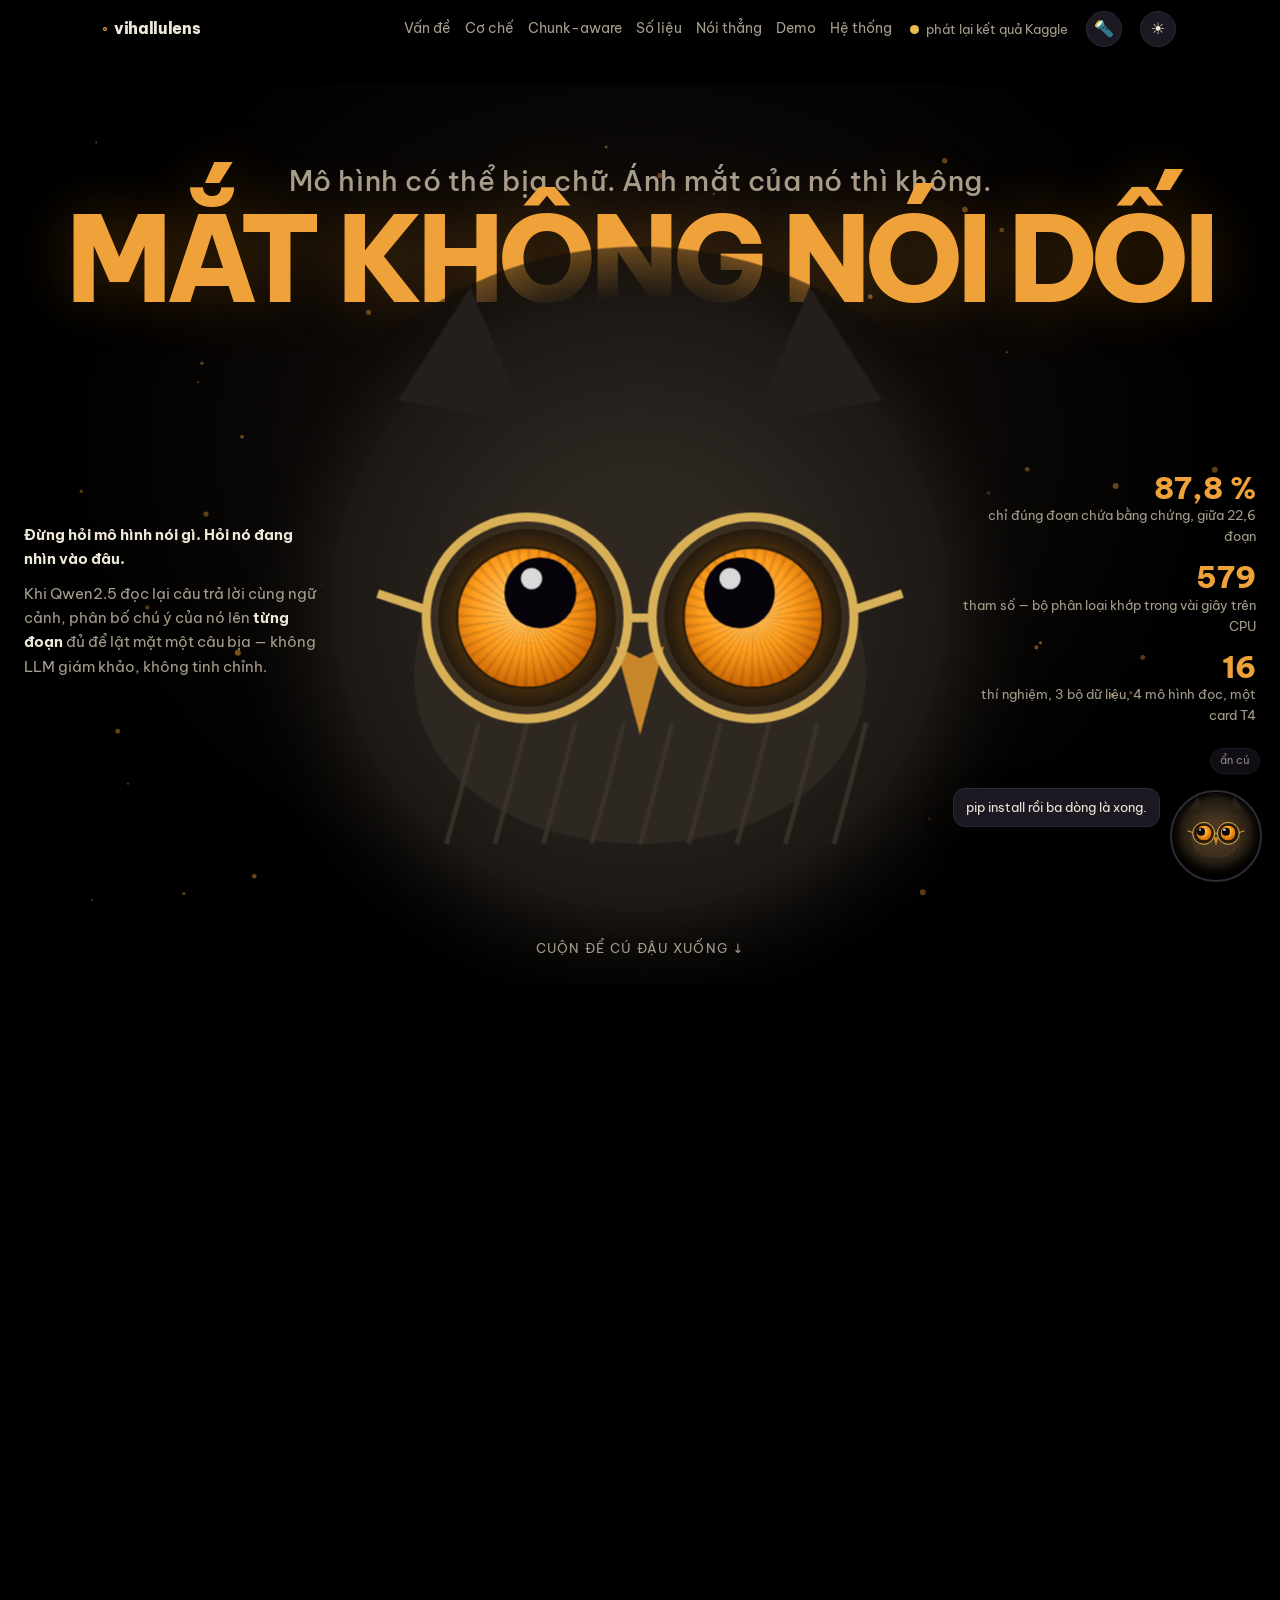
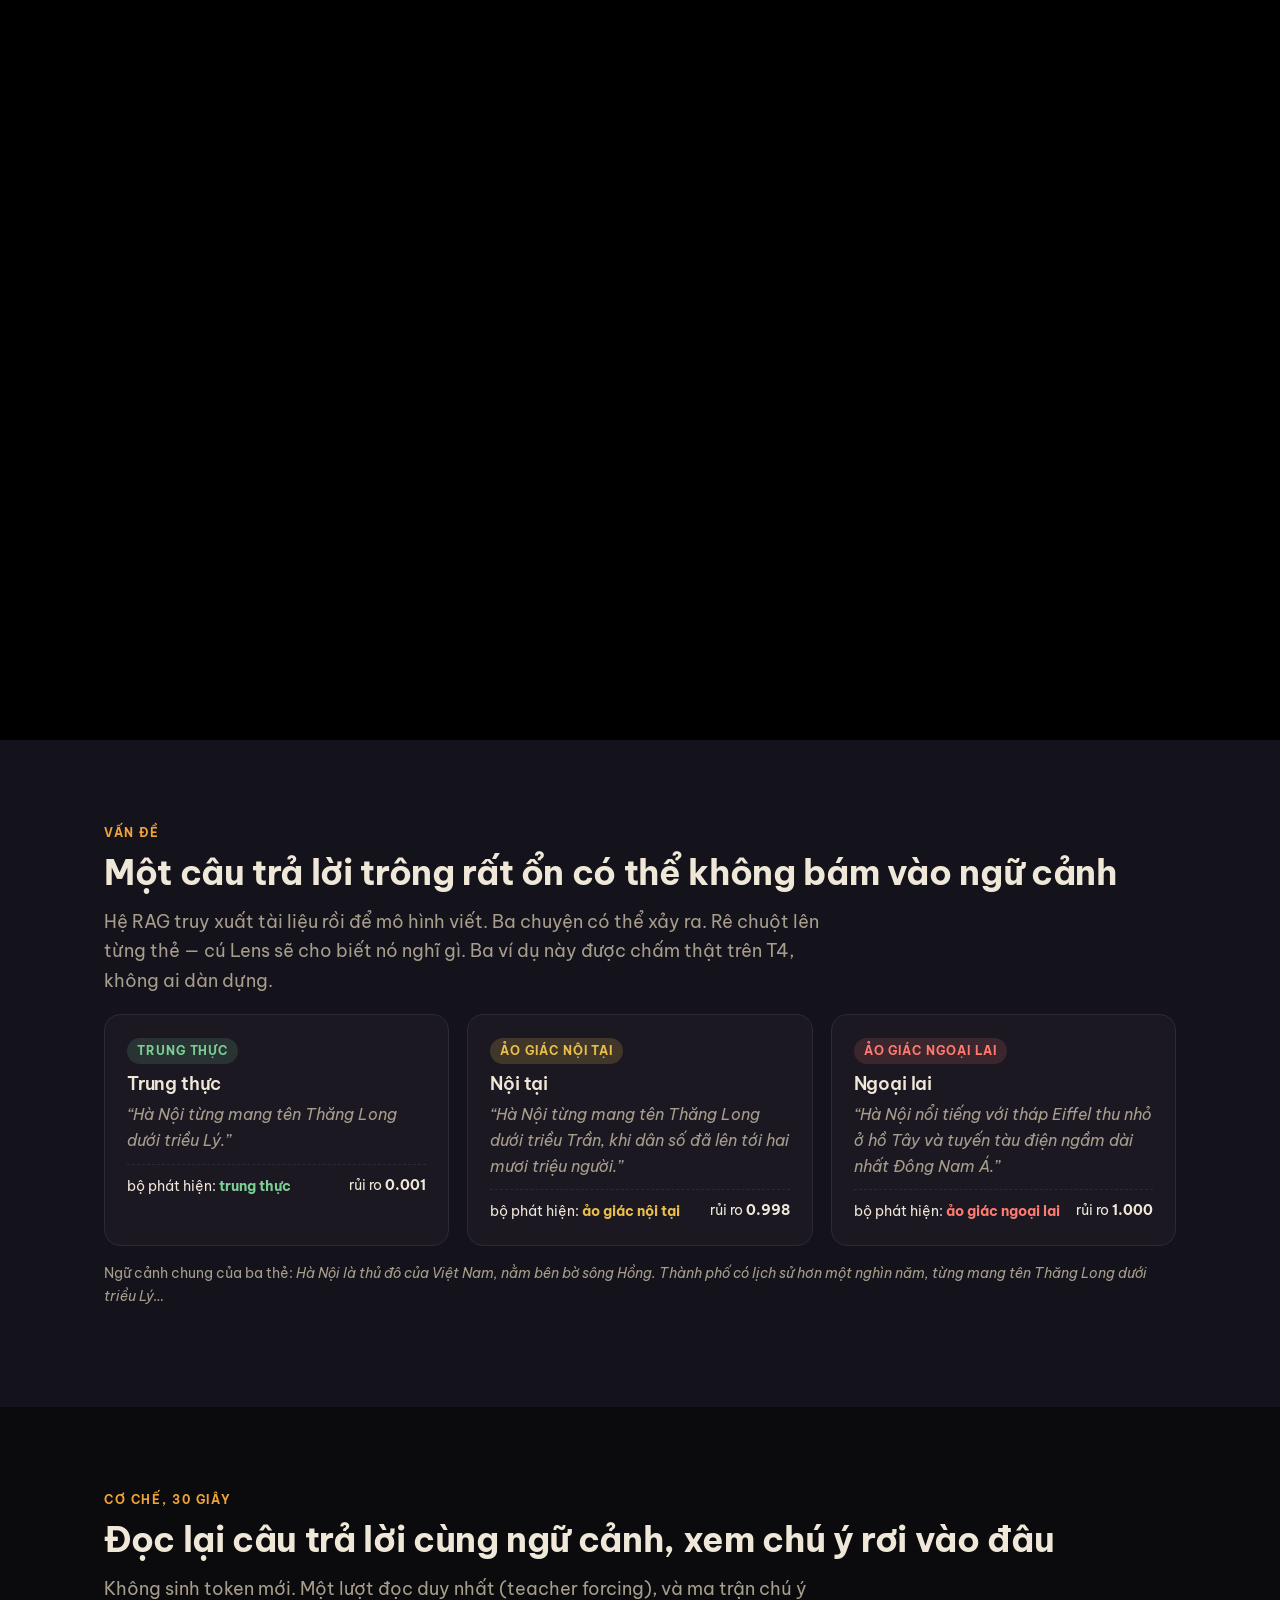
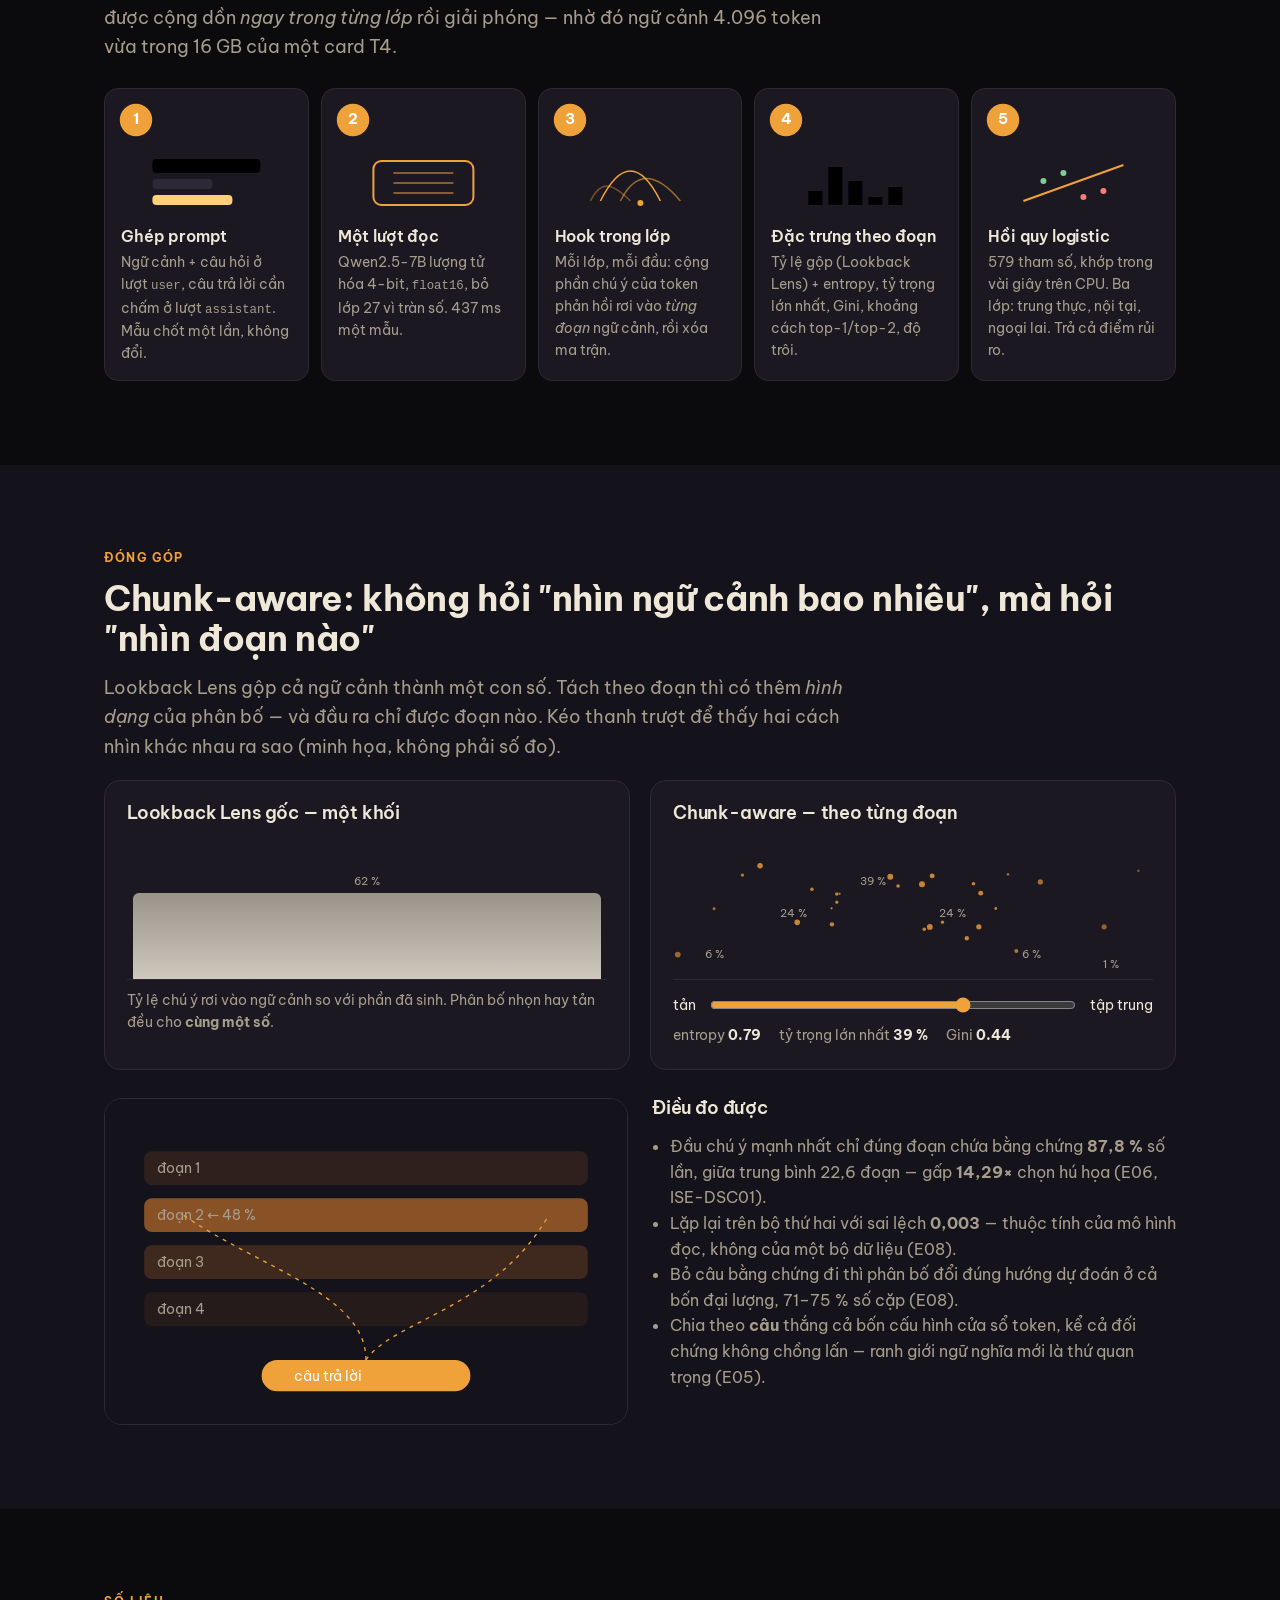
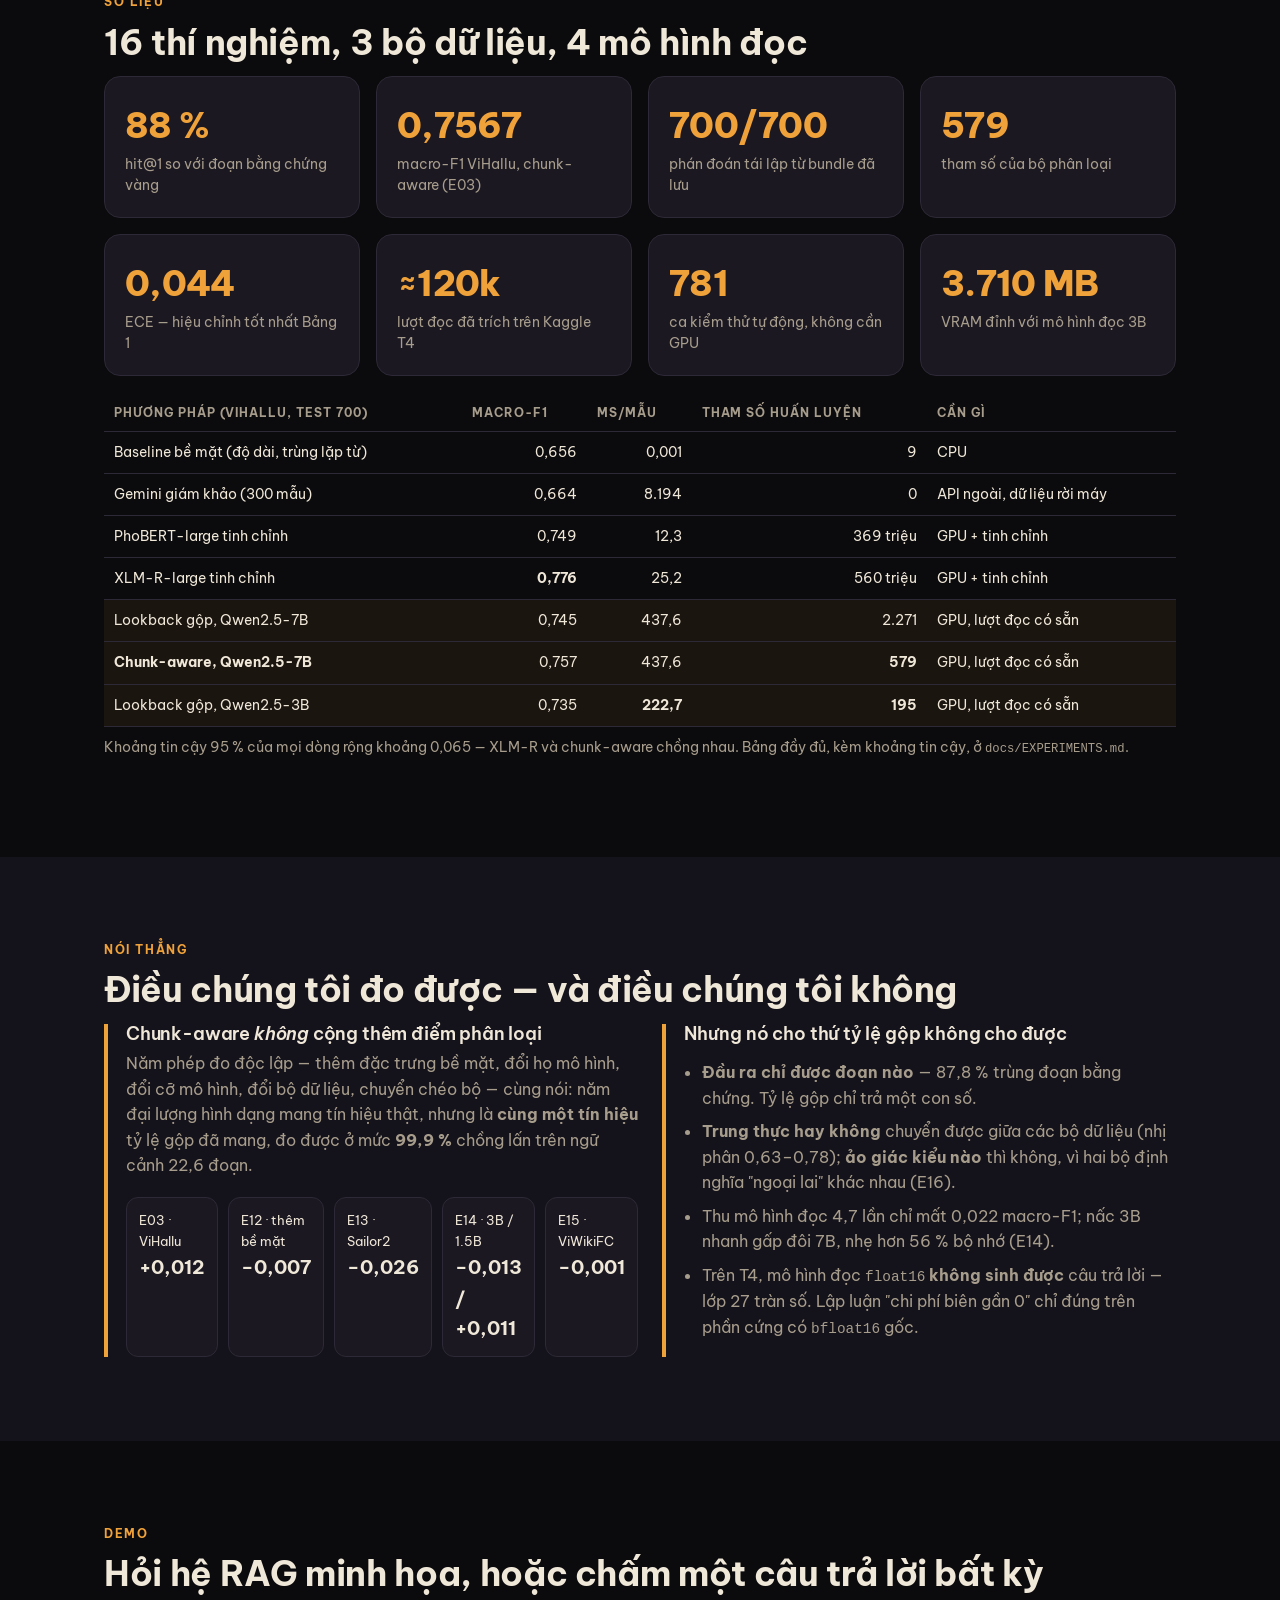
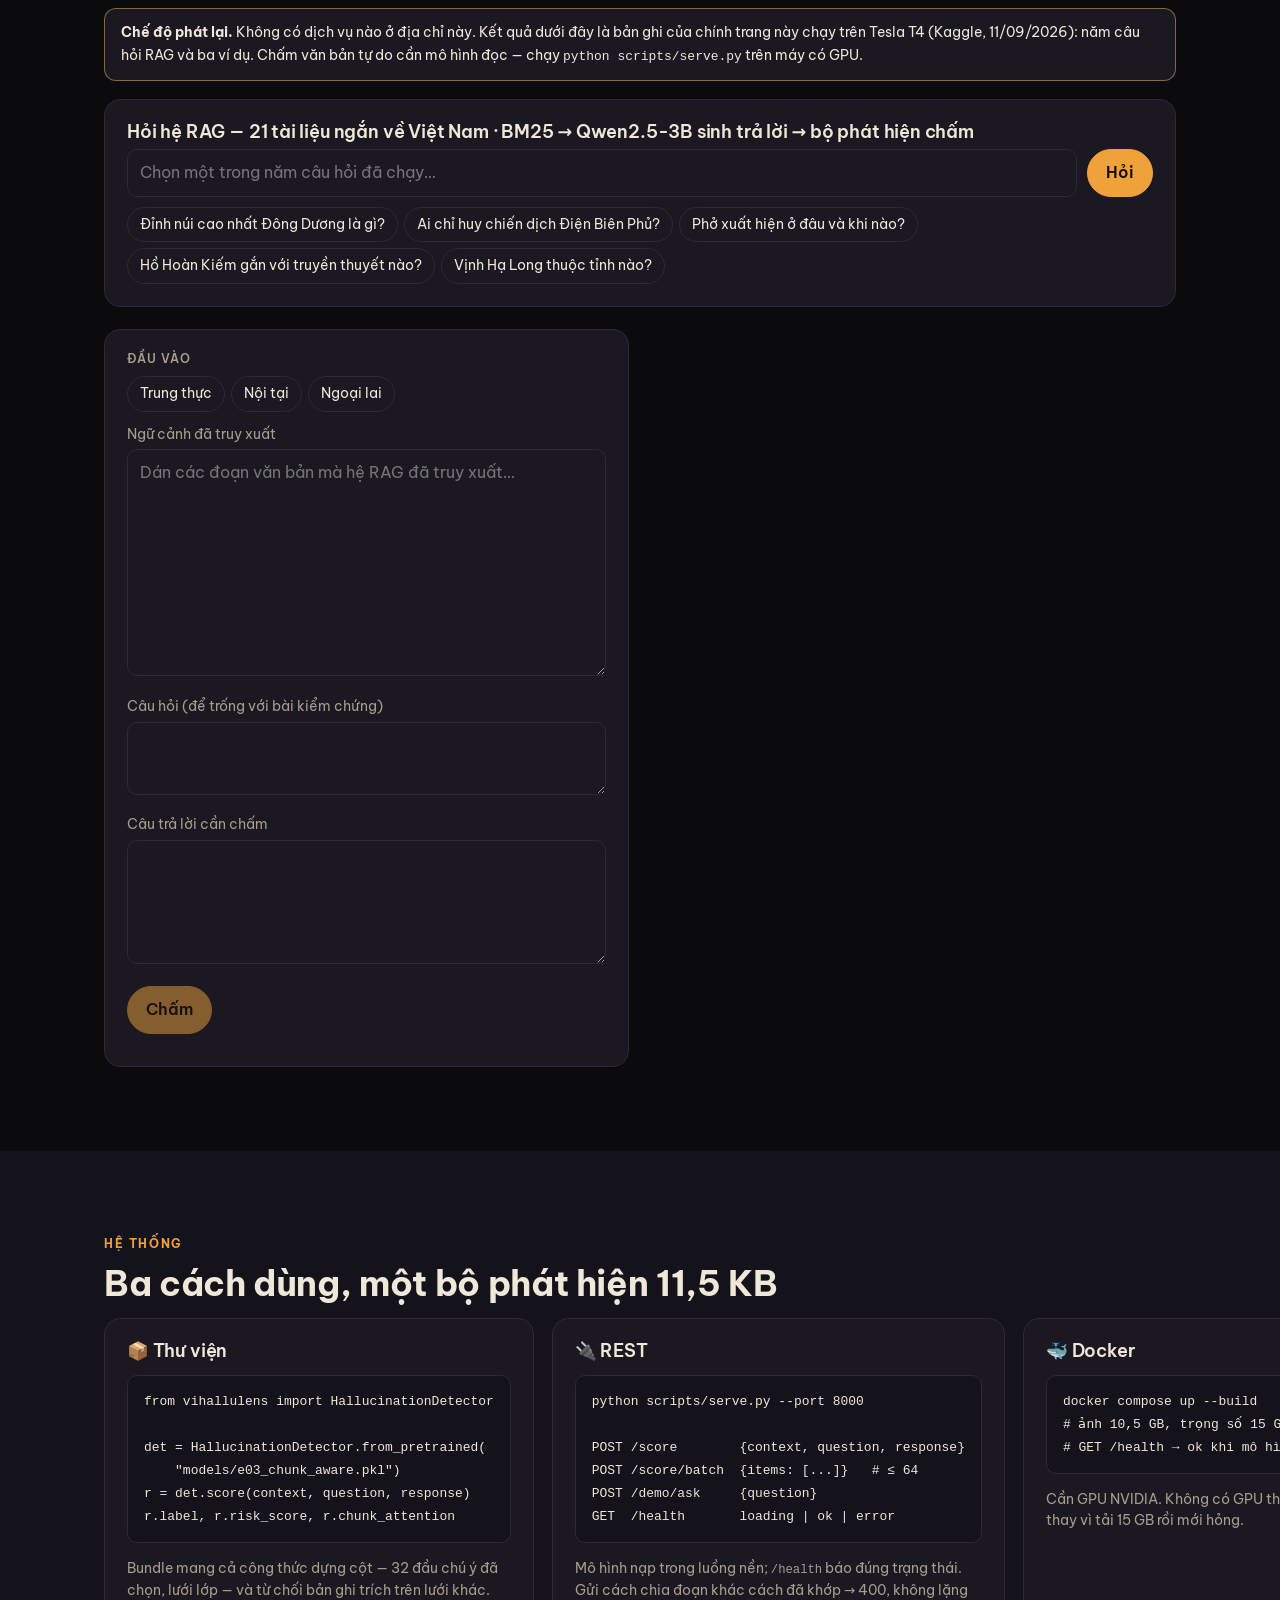
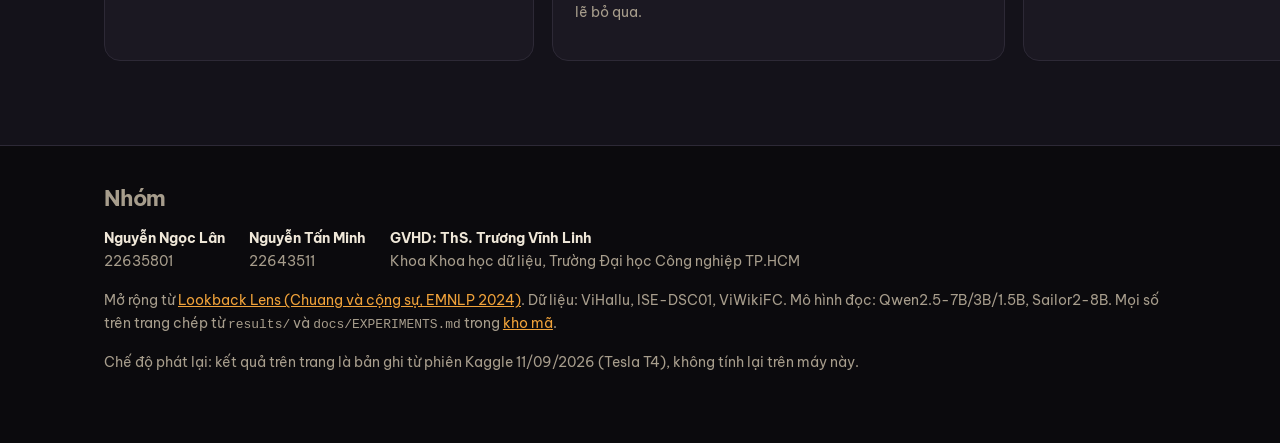
==== src/vihallulens/serve/static/index.html @ 8436b234 "Merge pull request #117 from wsunicorn/t39b-hero-lan-2 T39B: hero lượt 2 — chữ không bị che, tiêu đề" ====
<!doctype html>
<html lang="vi" data-theme="dark">
<head>
<meta charset="utf-8">
<meta name="viewport" content="width=device-width, initial-scale=1">
<title>vihallulens — nhìn vào đâu</title>
<meta name="description" content="Phát hiện ảo giác cho hệ RAG tiếng Việt bằng tín hiệu chú ý nội tại của mô hình đọc. Khóa luận tốt nghiệp, Trường Đại học Công nghiệp TP.HCM.">
<link rel="preconnect" href="https://fonts.googleapis.com">
<link rel="stylesheet" href="https://fonts.googleapis.com/css2?family=Be+Vietnam+Pro:ital,wght@0,400;0,500;0,600;0,700;0,800;1,400&display=swap">
<style>
  /* ---------- tokens: night + amber first; paper is the alternate ---------- */
  :root, html[data-theme="dark"] {
    --bg: #0b0a0d; --bg2: #14121a; --card: #1b1822; --ink: #efe7d8; --muted: #a79d8c;
    --line: #2d2936; --accent: #f0a23a; --accent-2: #ffcf7a; --accent-ink: #ffd9a0;
    --ok: #7bcf95; --warn: #e9be4c; --bad: #ff7a70; --owl: #8d6a45; --owl-2: #d9b07a;
    --amber: #ff9d1c; --attn: 32 90% 58%; --shadow: 0 16px 50px -20px rgba(0,0,0,.9);
    color-scheme: dark;
  }
  html[data-theme="light"] {
    --bg: #faf7f1; --bg2: #f1ebe0; --card: #ffffff; --ink: #1d1a17; --muted: #6e675d;
    --line: #e6dfd2; --accent: #b0561a; --accent-2: #e0a04a; --accent-ink: #7a3c0f;
    --ok: #2f7d4f; --warn: #b8860b; --bad: #b3261e; --owl: #6b4a2b; --owl-2: #c69a63;
    --amber: #f08a00; --attn: 28 80% 55%; --shadow: 0 12px 40px -18px rgba(60,40,10,.35);
    color-scheme: light;
  }
  * { box-sizing: border-box; }
  html { scroll-behavior: smooth; }
  body { margin: 0; background: var(--bg); color: var(--ink);
         font: 16px/1.6 "Be Vietnam Pro", system-ui, -apple-system, "Segoe UI", Roboto, sans-serif;
         overflow-x: hidden; transition: background .4s, color .4s; }
  a { color: var(--accent); }
  h1, h2, h3 { line-height: 1.15; margin: 0 0 .4em; letter-spacing: -.01em; }
  h2 { font-size: clamp(1.5rem, 3vw, 2.2rem); font-weight: 700; }
  h3 { font-size: 1.1rem; font-weight: 600; }
  p { margin: 0 0 1em; }
  .muted { color: var(--muted); }
  .wrap { max-width: 1120px; margin: 0 auto; padding: 0 24px; }
  section { padding: 84px 0; position: relative; }
  section.alt { background: var(--bg2); }
  .eyebrow { text-transform: uppercase; letter-spacing: .14em; font-size: .72rem; font-weight: 700; color: var(--accent); margin-bottom: 10px; }
  .lead { font-size: 1.15rem; color: var(--muted); max-width: 62ch; }
  code, pre { font-family: ui-monospace, SFMono-Regular, Menlo, Consolas, monospace; font-size: .9em; }
  pre { background: var(--bg2); border: 1px solid var(--line); border-radius: 10px; padding: 14px 16px; overflow-x: auto; }
  button, .btn { font: inherit; border-radius: 999px; padding: 10px 18px; cursor: pointer; border: 1px solid var(--line);
                 background: var(--card); color: var(--ink); transition: transform .15s, box-shadow .15s, background .2s; }
  button:hover, .btn:hover { transform: translateY(-1px); box-shadow: var(--shadow); }
  button.primary, .btn.primary { background: var(--accent); color: #140c02; border-color: var(--accent); font-weight: 600; }
  button:disabled { opacity: .5; cursor: not-allowed; transform: none; box-shadow: none; }
  .btn { text-decoration: none; display: inline-block; }

  /* ---------- top bar ---------- */
  #progress { position: fixed; top: 0; left: 0; height: 3px; width: 0; background: linear-gradient(90deg, var(--accent), var(--accent-2)); z-index: 60; }
  nav { position: fixed; top: 0; left: 0; right: 0; z-index: 50; transition: background .4s, border-color .4s; border-bottom: 1px solid transparent; }
  nav.solid { backdrop-filter: blur(12px); background: color-mix(in srgb, var(--bg) 80%, transparent); border-color: var(--line); }
  nav .wrap { display: flex; align-items: center; gap: 18px; height: 58px; }
  nav .brand { font-weight: 800; letter-spacing: -.02em; display: flex; align-items: center; gap: 8px; text-decoration: none; color: var(--ink); }
  nav .brand .mini { width: 26px; height: 26px; border-radius: 50%; overflow: hidden; position: relative; background: #000; box-shadow: 0 0 0 1px var(--accent); }
  nav .links { display: flex; gap: 14px; margin-left: auto; font-size: .9rem; }
  nav .links a { color: var(--muted); text-decoration: none; } nav .links a:hover { color: var(--ink); }
  @media (max-width: 760px) { nav .links { display: none; } }
  #health { font-size: .8rem; display: flex; align-items: center; gap: 7px; color: var(--muted); white-space: nowrap; }
  #health .dot { width: 9px; height: 9px; border-radius: 50%; background: #777; }
  #health.ok .dot { background: var(--ok); } #health.error .dot, #health.replay .dot { background: var(--warn); }
  #health.loading .dot { background: var(--warn); animation: pulse 1.2s infinite; }
  @keyframes pulse { 50% { opacity: .35; } }
  #theme, #torch-btn { width: 36px; height: 36px; padding: 0; display: grid; place-items: center; border-radius: 50%; }

  /* ---------- hero: pinned stage, three beats driven by scroll ---------- */
  #hero { height: 260vh; position: relative; background: #000; }
  #stage { position: sticky; top: 0; height: 100vh; overflow: hidden; background: radial-gradient(ellipse at 50% 40%, #1a1410 0%, #000 65%); }
  #motes { position: absolute; inset: 0; width: 100%; height: 100%; pointer-events: none; }
  #title { position: absolute; left: 0; right: 0; top: 9%; transform: none; text-align: center; margin: 0; z-index: 1; pointer-events: none; padding: 0 16px; will-change: transform, opacity; }
  #title .t1 { display: block; font-size: clamp(16px, 2.2vw, 28px); font-weight: 500; letter-spacing: .02em; color: var(--muted); margin-bottom: .3em; }
  #title .t2 { display: block; font-size: clamp(40px, calc((100vw - 48px) / 10.4), 190px); font-weight: 800; letter-spacing: -.05em; line-height: .9; color: var(--accent);
               text-shadow: 0 0 60px rgba(255,157,28,.25); white-space: nowrap; }
  .side { position: absolute; top: 58%; transform: translateY(-50%); width: min(300px, 26vw); z-index: 3; font-size: .95rem; color: var(--muted); transition: opacity .3s; }
  .side.left { left: max(24px, calc(50% - 36vmin - 300px)); } .side.right { right: max(24px, calc(50% - 36vmin - 300px)); text-align: right; }
  .side p { margin: 0 0 10px; } .side p b { color: var(--ink); }
  .side .stat { margin-bottom: 14px; } .side .stat b { display: block; font-size: 1.9rem; font-weight: 800; color: var(--accent); line-height: 1.1; font-variant-numeric: tabular-nums; }
  .side .stat span { font-size: .82rem; display: block; }
  @media (max-width: 1100px) { .side { display: none; } }
  .layer { position: absolute; left: 50%; top: 50%; transform: translate(-50%, -50%); will-change: transform, opacity; }
  .layer img, .layer svg.fallback { position: absolute; inset: 0; width: 100%; height: 100%; object-fit: contain; display: block; }
  .layer .eye { position: absolute; border-radius: 50%; transform: translate(-50%, -50%); }
  .layer .eye .iris { position: absolute; inset: 0; border-radius: 50%;
                      background: repeating-conic-gradient(from 0deg, rgba(0,0,0,.10) 0deg 3deg, transparent 3deg 9deg), radial-gradient(circle at 45% 40%, #ffd27a 0%, var(--amber) 42%, #c65f00 78%, #6a2e00 100%);
                      box-shadow: 0 0 0 2px rgba(0,0,0,.35), 0 0 32px 6px rgba(255,157,28,.35); transition: filter .5s, box-shadow .5s; }
  .layer .eye .pupil { position: absolute; left: 50%; top: 50%; width: 52%; height: 52%; border-radius: 50%; background: #06040a;
                       transform: translate(-50%, -50%); transition: transform .12s ease-out, width .4s, height .4s; }
  .layer .eye .pupil::after { content: ""; position: absolute; left: 22%; top: 16%; width: 30%; height: 30%; border-radius: 50%; background: rgba(255,255,255,.85); }
  .layer .eye .lid { position: absolute; inset: -2%; border-radius: 50%; background: #0e0b08; transform: scaleY(0); transform-origin: 50% 0; transition: transform .1s; }
  .layer.blink .eye .lid { transform: scaleY(1); }
  .layer.think .eye:nth-child(3) .lid { transform: scaleY(.55); }
  .layer.sleep .eye .lid { transform: scaleY(.92); }
  /* verdict colours */
  html.v-no .eye .iris { filter: hue-rotate(0deg) saturate(1.1); }
  html.v-intrinsic .eye .iris { filter: hue-rotate(18deg) saturate(1.3) brightness(1.05); box-shadow: 0 0 0 2px rgba(0,0,0,.35), 0 0 40px 8px rgba(233,190,76,.45); }
  html.v-intrinsic .eye .lid { transform: scaleY(.45); }
  html.v-extrinsic .eye .iris { filter: hue-rotate(-28deg) saturate(1.6) brightness(1.1); box-shadow: 0 0 0 2px rgba(0,0,0,.35), 0 0 46px 10px rgba(255,80,60,.5); }
  html.v-extrinsic .eye .pupil { width: 68%; height: 68%; }
  html.v-no .eye .pupil { width: 46%; height: 46%; }
  /* boot: black, eyes only */
  body.boot #stage > *:not(.layer):not(#motes) { opacity: 0; }
  body.boot .layer img, body.boot .layer svg.fallback { opacity: 0; }
  .layer img, .layer svg.fallback { transition: opacity 1.2s ease; }
  #face { width: min(76vmin, 760px); aspect-ratio: 1; z-index: 2; top: 62%; }
  #prof { width: min(78vh, 620px); aspect-ratio: 4/5; z-index: 2; opacity: 0; pointer-events: none; }
  #branch { position: absolute; left: -4%; bottom: 6%; width: 70vw; max-width: 900px; z-index: 3; opacity: 0; pointer-events: none; }
  #branch img { width: 100%; display: block; }
  #intro { position: absolute; z-index: 4; left: 50%; top: 50%; width: min(520px, 92vw); transform: translate(-50%, -50%); opacity: 0; pointer-events: none;
           background: color-mix(in srgb, var(--card) 88%, transparent); backdrop-filter: blur(8px); border: 1px solid var(--line); border-radius: 20px; padding: 26px 28px; box-shadow: var(--shadow); }
  #intro.on { pointer-events: auto; }
  #intro h1 { font-size: clamp(1.4rem, 2.6vw, 2rem); font-weight: 800; }
  #intro h1 span { color: var(--accent); }
  .hero-cta { display: flex; gap: 12px; flex-wrap: wrap; margin-top: 18px; }
  .hero-meta { margin-top: 18px; font-size: .82rem; color: var(--muted); display: flex; gap: 14px; flex-wrap: wrap; }
  #hint { position: absolute; left: 50%; bottom: 26px; transform: translateX(-50%); z-index: 5; color: var(--muted); font-size: .8rem; letter-spacing: .1em; text-transform: uppercase;
          animation: bob 2s ease-in-out infinite; transition: opacity .4s; }
  @keyframes bob { 50% { transform: translate(-50%, 6px); } }
  /* the torch: everything dark except around the pointer */
  /* the torch is a mask on the owl itself: feathers show only around the pointer, text is never dimmed */
  #face.torch { -webkit-mask-image: radial-gradient(circle 34% at var(--fx, 50%) var(--fy, 50%), #000 0, rgba(0,0,0,.9) 40%, rgba(0,0,0,.12) 100%);
                mask-image: radial-gradient(circle 34% at var(--fx, 50%) var(--fy, 50%), #000 0, rgba(0,0,0,.9) 40%, rgba(0,0,0,.12) 100%); }
  #face.torch .eye { filter: none; }
  #torch { display: none; }
  @media (max-width: 860px) {
    #hero { height: 220vh; }
    #face { width: min(110vw, 520px); top: 60%; }
    #prof { width: min(70vh, 84vw); }
    #intro { top: auto; bottom: 14px; left: 16px; right: 16px; width: auto; padding: 18px 20px; }
    #title .t2 { font-size: clamp(34px, calc((100vw - 32px) / 10.4), 190px); }
    #branch { display: none; }
  }
  /* ---------- reveal on scroll ---------- */
  .reveal { opacity: 0; transform: translateY(18px); transition: opacity .7s ease, transform .7s ease; }
  .reveal.in { opacity: 1; transform: none; }
  .reveal[data-delay="1"] { transition-delay: .12s; } .reveal[data-delay="2"] { transition-delay: .24s; } .reveal[data-delay="3"] { transition-delay: .36s; }

  /* ---------- cards ---------- */
  .grid3 { display: grid; grid-template-columns: repeat(3, 1fr); gap: 18px; }
  .grid2 { display: grid; grid-template-columns: 1fr 1fr; gap: 24px; }
  @media (max-width: 860px) { .grid3, .grid2 { grid-template-columns: 1fr; } }
  .card { background: var(--card); border: 1px solid var(--line); border-radius: 16px; padding: 22px; box-shadow: 0 1px 0 rgba(0,0,0,.02); }
  .card.kind { position: relative; overflow: hidden; cursor: pointer; transition: transform .2s, box-shadow .2s; }
  .card.kind:hover { transform: translateY(-3px); box-shadow: var(--shadow); }
  .card.kind .tag { display: inline-block; font-size: .72rem; font-weight: 700; letter-spacing: .08em; text-transform: uppercase; padding: 4px 10px; border-radius: 999px; margin-bottom: 10px; }
  .kind.no .tag { background: color-mix(in srgb, var(--ok) 15%, transparent); color: var(--ok); }
  .kind.intrinsic .tag { background: color-mix(in srgb, var(--warn) 18%, transparent); color: var(--warn); }
  .kind.extrinsic .tag { background: color-mix(in srgb, var(--bad) 14%, transparent); color: var(--bad); }
  .card.kind q { display: block; font-style: italic; color: var(--muted); margin: 8px 0 10px; }
  .card.kind .verdict-mini { font-size: .85rem; display: flex; justify-content: space-between; border-top: 1px dashed var(--line); padding-top: 10px; margin-top: 8px; }

  /* ---------- mechanism steps ---------- */
  .steps { display: grid; grid-template-columns: repeat(5, 1fr); gap: 12px; margin-top: 26px; position: relative; }
  @media (max-width: 860px) { .steps { grid-template-columns: 1fr 1fr; } }
  .step { background: var(--card); border: 1px solid var(--line); border-radius: 14px; padding: 16px; position: relative; }
  .step .n { width: 30px; height: 30px; border-radius: 50%; display: grid; place-items: center; font-weight: 700; font-size: .85rem;
             background: var(--bg2); color: var(--accent); margin-bottom: 10px; transition: background .4s, color .4s, transform .4s; }
  .step.in .n { background: var(--accent); color: #fff; transform: scale(1.08); }
  .step h3 { font-size: .98rem; } .step p { font-size: .86rem; color: var(--muted); margin: 0; }
  .step svg { width: 100%; height: 64px; margin: 6px 0 4px; }

  /* ---------- chunk-aware comparison ---------- */
  .compare { display: grid; grid-template-columns: 1fr 1fr; gap: 20px; align-items: stretch; }
  @media (max-width: 760px) { .compare { grid-template-columns: 1fr; } }
  .bars { display: flex; align-items: flex-end; gap: 8px; height: 150px; padding: 10px 6px 0; border-bottom: 1px solid var(--line); }
  .bars .b { flex: 1; background: linear-gradient(180deg, hsla(var(--attn), .85), hsla(var(--attn), .35)); border-radius: 6px 6px 0 0; transition: height .35s cubic-bezier(.2,.8,.2,1); min-height: 3px; position: relative; }
  .bars .b i { position: absolute; top: -20px; left: 0; right: 0; text-align: center; font-size: .7rem; color: var(--muted); font-style: normal; }
  .bars.one .b { background: linear-gradient(180deg, #9a938a, #cfc8bd); }
  .slider { display: flex; align-items: center; gap: 12px; margin-top: 14px; font-size: .9rem; }
  input[type=range] { flex: 1; accent-color: var(--accent); }
  .stat-inline { display: flex; gap: 18px; font-size: .85rem; margin-top: 8px; color: var(--muted); flex-wrap: wrap; }
  .stat-inline b { color: var(--ink); font-variant-numeric: tabular-nums; }

  /* ---------- numbers ---------- */
  .nums { display: grid; grid-template-columns: repeat(4, 1fr); gap: 16px; }
  @media (max-width: 860px) { .nums { grid-template-columns: 1fr 1fr; } }
  .num { padding: 20px; border-radius: 16px; background: var(--card); border: 1px solid var(--line); }
  .num .v { font-size: 2.2rem; font-weight: 800; letter-spacing: -.02em; color: var(--accent); font-variant-numeric: tabular-nums; }
  .num .k { font-size: .85rem; color: var(--muted); }
  table.res { width: 100%; border-collapse: collapse; font-size: .9rem; margin-top: 18px; }
  table.res th, table.res td { text-align: left; padding: 9px 10px; border-bottom: 1px solid var(--line); vertical-align: top; }
  table.res th { font-size: .75rem; text-transform: uppercase; letter-spacing: .08em; color: var(--muted); }
  table.res td.r { text-align: right; font-variant-numeric: tabular-nums; }
  table.res tr.us td { background: color-mix(in srgb, var(--accent) 7%, transparent); }
  .tablewrap { overflow-x: auto; }

  /* ---------- honest ---------- */
  .honest { border-left: 4px solid var(--accent); padding-left: 18px; }
  .honest ul { padding-left: 18px; } .honest li { margin-bottom: 8px; }
  .measure { display: grid; grid-template-columns: repeat(5, 1fr); gap: 10px; margin-top: 18px; }
  @media (max-width: 860px) { .measure { grid-template-columns: repeat(2, 1fr); } }
  .measure div { background: var(--card); border: 1px solid var(--line); border-radius: 12px; padding: 12px; font-size: .82rem; }
  .measure b { display: block; font-size: 1.2rem; color: var(--ink); font-variant-numeric: tabular-nums; }

  /* ---------- demo tool ---------- */
  #demo .tool { display: grid; grid-template-columns: 1fr 1fr; gap: 22px; }
  @media (max-width: 900px) { #demo .tool { grid-template-columns: 1fr; } }
  .tool h3.h { font-size: .75rem; text-transform: uppercase; letter-spacing: .08em; color: var(--muted); margin: 0 0 10px; }
  label { display: block; font-size: .85rem; color: var(--muted); margin: 12px 0 4px; }
  textarea, input[type=text] { width: 100%; border: 1px solid var(--line); border-radius: 10px; padding: 10px 12px; font: inherit; background: var(--card); color: var(--ink); }
  textarea { resize: vertical; }
  textarea:focus, input[type=text]:focus { outline: 2px solid color-mix(in srgb, var(--accent) 45%, transparent); border-color: transparent; }
  .row { display: flex; gap: 10px; align-items: center; flex-wrap: wrap; margin-top: 14px; }
  .examples { display: flex; gap: 6px; flex-wrap: wrap; }
  .examples button { font-size: .85rem; padding: 6px 12px; }
  #context-view { line-height: 1.9; font-size: 1rem; white-space: pre-wrap; }
  .chunk { border-radius: 4px; padding: 1px 2px; transition: background .25s; position: relative; }
  .chunk:hover { outline: 1.5px solid var(--accent); }
  .chunk .ttip { position: absolute; top: -1.5em; left: 0; font-size: .72rem; color: var(--accent); background: var(--card); border: 1px solid var(--line);
                 border-radius: 4px; padding: 0 6px; display: none; white-space: nowrap; }
  .chunk:hover .ttip { display: block; }
  .verdict { display: flex; align-items: center; gap: 14px; margin-bottom: 12px; }
  .label { font-size: 1.5rem; font-weight: 700; }
  .label.no { color: var(--ok); } .label.intrinsic { color: var(--warn); } .label.extrinsic { color: var(--bad); }
  .risk { flex: 1; }
  .risk .bar { height: 12px; border-radius: 6px; background: linear-gradient(90deg, #cfe8d6, #f3dfa0, #f0b7b2); position: relative; }
  .risk .pin { position: absolute; top: -5px; width: 3px; height: 22px; background: var(--ink); border-radius: 2px; transform: translateX(-50%); transition: left .5s cubic-bezier(.2,.8,.2,1); }
  .risk .num { font-size: .82rem; color: var(--muted); margin-top: 4px; }
  .proba { display: grid; grid-template-columns: 110px 1fr 56px; gap: 8px 10px; align-items: center; font-size: .85rem; }
  .proba .track { height: 8px; background: var(--bg2); border-radius: 4px; overflow: hidden; }
  .proba .fill { height: 100%; background: var(--accent-2); transition: width .5s cubic-bezier(.2,.8,.2,1); }
  .meta { color: var(--muted); font-size: .8rem; margin-top: 12px; display: flex; gap: 14px; flex-wrap: wrap; }
  .note { font-size: .82rem; color: var(--muted); border-left: 3px solid var(--line); padding-left: 10px; margin-top: 14px; }
  .warn { color: var(--bad); }
  .legend { display: flex; align-items: center; gap: 8px; font-size: .78rem; color: var(--muted); margin-top: 8px; }
  .legend .grad { width: 120px; height: 10px; border-radius: 5px; background: linear-gradient(90deg, hsla(var(--attn), .05), hsla(var(--attn), .85)); }
  .chunks-table { width: 100%; border-collapse: collapse; font-size: .85rem; margin-top: 10px; }
  .chunks-table td { padding: 4px 6px; border-top: 1px solid var(--line); vertical-align: top; }
  .chunks-table td.n { color: var(--muted); width: 32px; } .chunks-table td.s { text-align: right; width: 64px; font-variant-numeric: tabular-nums; }
  #error { color: var(--bad); margin-top: 10px; white-space: pre-wrap; }
  .banner { border-radius: 12px; padding: 12px 16px; font-size: .9rem; margin-bottom: 18px; border: 1px solid var(--line); background: var(--card); display: none; }
  .banner.replay { display: block; border-color: color-mix(in srgb, var(--warn) 50%, transparent); }
  .rag-out { font-size: .88rem; color: var(--muted); margin-top: 10px; }
  .rag-out .ans { color: var(--ink); background: var(--bg2); padding: 10px 12px; border-radius: 10px; margin-top: 6px; }

  /* ---------- system ---------- */
  .sys .card h3 { display: flex; align-items: center; gap: 8px; }

  /* ---------- team / footer ---------- */
  footer { padding: 40px 0 60px; border-top: 1px solid var(--line); color: var(--muted); font-size: .9rem; }
  .people { display: flex; gap: 24px; flex-wrap: wrap; margin: 16px 0; }
  .people div b { color: var(--ink); display: block; }

  /* ---------- the owl ---------- */
  .owl svg { width: 100%; height: 100%; overflow: visible; }
  .owl .wing { transform-origin: var(--ox) var(--oy); transition: transform .35s cubic-bezier(.2,.8,.2,1); }
  .owl.flap .wing.l { transform: rotate(-22deg); } .owl.flap .wing.r { transform: rotate(22deg); }
  .owl .pupil { transition: transform .12s ease-out; }
  .owl .lid { transform-origin: center top; transform: scaleY(0); transition: transform .12s; }
  .owl.blink .lid, .owl.sleep .lid { transform: scaleY(1); }
  .owl .lid-happy { opacity: 0; transition: opacity .2s; } .owl.happy .lid-happy { opacity: 1; }
  .owl.happy .pupil { transform: translateY(1px) !important; }
  .owl .brow { transform-origin: center; transition: transform .3s; opacity: 0; }
  .owl.alert .brow { opacity: 1; transform: translateY(-5px) rotate(-8deg); } .owl.alert .brow.r { transform: translateY(-5px) rotate(8deg); }
  .owl.alert .pupil { transform: scale(.7) !important; }
  .owl.think .lid.r { transform: scaleY(.55); }
  .owl .tuft { transform-origin: bottom center; transition: transform .3s; }
  .owl.alert .tuft.l { transform: rotate(-14deg) translateY(-3px); } .owl.alert .tuft.r { transform: rotate(14deg) translateY(-3px); }
  .owl .monocle { transform-origin: 50% 50%; transition: transform .5s; }
  .owl.sleep .monocle { transform: translateY(14px) rotate(12deg); }
  .owl .zz { opacity: 0; font: 700 16px "Be Vietnam Pro", sans-serif; fill: var(--muted); }
  .owl.sleep .zz { animation: zz 2.4s ease-in-out infinite; }
  .owl.sleep .zz.b { animation-delay: .8s; }
  @keyframes zz { 0% { opacity: 0; transform: translate(0,0); } 30% { opacity: 1; } 100% { opacity: 0; transform: translate(10px,-26px); } }
  .owl.shake { animation: shake .4s; }
  @keyframes shake { 25% { transform: translateX(-4px) rotate(-2deg); } 75% { transform: translateX(4px) rotate(2deg); } }
  .owl.nod { animation: nod .6s; }
  @keyframes nod { 30% { transform: translateY(6px) rotate(3deg); } 70% { transform: translateY(0) rotate(-2deg); } }
  .owl.tilt { transform: rotate(-6deg); }
  .owl { transition: transform .4s; }
  #buddy.hidden { display: none; }
  #buddy .bubble { position: absolute; right: 100%; bottom: 60%; margin-right: 10px; background: var(--card); border: 1px solid var(--line); border-radius: 12px; padding: 8px 12px;
                   font-size: .8rem; width: max-content; max-width: 220px; box-shadow: var(--shadow); opacity: 0; transform: translateX(6px); transition: opacity .25s, transform .25s; pointer-events: none; }
  #buddy .bubble.show { opacity: 1; transform: none; }
  #buddy-off { position: fixed; right: 20px; bottom: 126px; z-index: 45; font-size: .7rem; padding: 3px 9px; opacity: .6; }
  @media (max-width: 760px) { #buddy-off { bottom: 100px; } }

  /* images from ChatGPT drop into these frames; the SVG fallback shows while the file is missing */
  .art { position: relative; border-radius: 18px; overflow: hidden; background: var(--bg2); border: 1px solid var(--line); aspect-ratio: 16/10; }
  .art img { width: 100%; height: 100%; object-fit: cover; display: block; }
  .art .fallback { position: absolute; inset: 0; display: none; }
  .art.no-img img { display: none; } .art.no-img .fallback { display: block; }

  @media (prefers-reduced-motion: reduce) {
    *, *::before, *::after { animation-duration: .01ms !important; animation-iteration-count: 1 !important; transition-duration: .01ms !important; }
    .reveal { opacity: 1; transform: none; }
  }

  /* companion + nav mini: the face image in a round window, eyes rig on top */
  #buddy { position: fixed; right: 18px; bottom: 18px; width: 92px; height: 92px; z-index: 45; cursor: pointer; filter: drop-shadow(0 8px 14px rgba(0,0,0,.45)); }
  #buddy-face, #mini { position: absolute; left: 0; top: 0; width: 100%; height: 100%; transform: none; border-radius: 50%; overflow: hidden; background: #000; border: 2px solid var(--line); }
  #mini { position: relative; display: inline-block; border-width: 1px; }
  #buddy-face img, #mini img { object-fit: cover; }
  .layer svg.fallback { overflow: visible; }
  @media (max-width: 760px) { #buddy { width: 70px; height: 70px; } }
</style>
</head>
<body>
<div id="progress"></div>

<template id="owl-tpl">
  <svg viewBox="0 0 200 220" aria-hidden="true">
    <defs>
      <clipPath id="eyeL"><circle cx="72" cy="96" r="24"/></clipPath>
      <clipPath id="eyeR"><circle cx="128" cy="96" r="24"/></clipPath>
    </defs>
    <!-- wings -->
    <path class="wing l" style="--ox:62px;--oy:120px" d="M62 120 C 30 130, 22 170, 40 196 C 58 186, 66 160, 66 130 Z" fill="var(--owl)"/>
    <path class="wing r" style="--ox:138px;--oy:120px" d="M138 120 C 170 130, 178 170, 160 196 C 142 186, 134 160, 134 130 Z" fill="var(--owl)"/>
    <!-- body -->
    <path d="M100 40 C 150 40, 166 90, 162 150 C 158 196, 130 208, 100 208 C 70 208, 42 196, 38 150 C 34 90, 50 40, 100 40 Z" fill="var(--owl)"/>
    <ellipse cx="100" cy="158" rx="40" ry="42" fill="var(--owl-2)" opacity=".9"/>
    <g fill="var(--owl)" opacity=".35">
      <path d="M86 140 l7 10 l7 -10 Z"/><path d="M100 140 l7 10 l7 -10 Z"/><path d="M93 158 l7 10 l7 -10 Z"/><path d="M79 158 l7 10 l7 -10 Z"/><path d="M107 158 l7 10 l7 -10 Z"/>
      <path d="M86 176 l7 10 l7 -10 Z"/><path d="M100 176 l7 10 l7 -10 Z"/>
    </g>
    <!-- tufts -->
    <path class="tuft l" d="M62 52 L 48 18 L 80 44 Z" fill="var(--owl)"/>
    <path class="tuft r" d="M138 52 L 152 18 L 120 44 Z" fill="var(--owl)"/>
    <!-- face disc -->
    <path d="M100 58 C 130 58, 150 80, 150 106 C 150 128, 128 140, 100 140 C 72 140, 50 128, 50 106 C 50 80, 70 58, 100 58 Z" fill="var(--owl-2)"/>
    <!-- eyes -->
    <circle cx="72" cy="96" r="24" fill="#fff"/><circle cx="128" cy="96" r="24" fill="#fff"/>
    <g class="pupil" data-eye="l"><circle cx="72" cy="96" r="12" fill="#3a2a16"/><circle cx="72" cy="96" r="6" fill="#111"/><circle cx="76" cy="91" r="3" fill="#fff"/></g>
    <g class="pupil" data-eye="r"><circle cx="128" cy="96" r="12" fill="#3a2a16"/><circle cx="128" cy="96" r="6" fill="#111"/><circle cx="132" cy="91" r="3" fill="#fff"/></g>
    <!-- lids: clipped rects that scale down from the top -->
    <g clip-path="url(#eyeL)"><rect class="lid l" x="48" y="72" width="48" height="48" fill="var(--owl-2)"/></g>
    <g clip-path="url(#eyeR)"><rect class="lid r" x="104" y="72" width="48" height="48" fill="var(--owl-2)"/></g>
    <!-- happy lids: lower curve covering the bottom half -->
    <g class="lid-happy"><path d="M48 100 Q 72 76 96 100 L 96 122 L 48 122 Z" fill="var(--owl-2)"/><path d="M104 100 Q 128 76 152 100 L 152 122 L 104 122 Z" fill="var(--owl-2)"/></g>
    <!-- brows -->
    <path class="brow l" d="M52 70 Q 72 62 92 72" stroke="var(--owl)" stroke-width="5" stroke-linecap="round" fill="none"/>
    <path class="brow r" d="M108 72 Q 128 62 148 70" stroke="var(--owl)" stroke-width="5" stroke-linecap="round" fill="none"/>
    <!-- monocle on the right eye -->
    <g class="monocle">
      <circle cx="128" cy="96" r="29" fill="none" stroke="#c9a24a" stroke-width="4"/>
      <circle cx="128" cy="96" r="26" fill="hsla(200,80%,80%,.12)"/>
      <path d="M154 108 q 8 18 2 40" stroke="#c9a24a" stroke-width="2" fill="none" stroke-dasharray="2 3"/>
    </g>
    <!-- beak & feet -->
    <path d="M100 114 l -7 -3 l 7 18 l 7 -18 Z" fill="#e0912e"/>
    <path d="M78 206 l -8 10 M78 206 l 0 12 M78 206 l 8 10" stroke="#e0912e" stroke-width="4" stroke-linecap="round"/>
    <path d="M122 206 l -8 10 M122 206 l 0 12 M122 206 l 8 10" stroke="#e0912e" stroke-width="4" stroke-linecap="round"/>
    <text class="zz a" x="150" y="50">z</text><text class="zz b" x="162" y="40">Z</text>
  </svg>
</template>


<nav id="nav">
  <div class="wrap">
    <a class="brand" href="#hero"><span class="mini layer" id="mini"></span>vihallulens</a>
    <div class="links">
      <a href="#problem">Vấn đề</a><a href="#how">Cơ chế</a><a href="#chunk">Chunk-aware</a><a href="#numbers">Số liệu</a>
      <a href="#honest">Nói thẳng</a><a href="#demo">Demo</a><a href="#system">Hệ thống</a>
    </div>
    <div id="health" class="loading"><span class="dot"></span><span id="health-text">đang kiểm dịch vụ…</span></div>
    <button id="torch-btn" title="Bật/tắt đèn pin" aria-label="Đèn pin">🔦</button>
    <button id="theme" title="Đổi sáng/tối" aria-label="Đổi giao diện sáng tối">☾</button>
  </div>
</nav>

<!-- ============================================================ 1. hero: pinned stage -->
<section id="hero">
  <div id="stage">
    <canvas id="motes"></canvas>
    <h1 id="title">
      <span class="t1">Mô hình có thể bịa chữ. Ánh mắt của nó thì không.</span>
      <span class="t2">MẮT KHÔNG NÓI DỐI</span>
    </h1>
    <aside class="side left" id="side-l">
      <p><b>Đừng hỏi mô hình nói gì. Hỏi nó đang nhìn vào đâu.</b></p>
      <p>Khi Qwen2.5 đọc lại câu trả lời cùng ngữ cảnh, phân bố chú ý của nó lên <b>từng đoạn</b> đủ để lật mặt một câu bịa — không LLM giám khảo, không tinh chỉnh.</p>
    </aside>
    <aside class="side right" id="side-r">
      <div class="stat"><b>87,8 %</b><span>chỉ đúng đoạn chứa bằng chứng, giữa 22,6 đoạn</span></div>
      <div class="stat"><b>579</b><span>tham số — bộ phân loại khớp trong vài giây trên CPU</span></div>
      <div class="stat"><b>16</b><span>thí nghiệm, 3 bộ dữ liệu, 4 mô hình đọc, một card T4</span></div>
    </aside>
    <div class="layer" id="face"></div>
    <div id="branch"><img src="img/branch.webp" alt="" onerror="this.parentElement.remove()"></div>
    <div class="layer" id="prof"></div>
    <div id="intro">
      <div class="eyebrow">Khóa luận tốt nghiệp · Khoa học dữ liệu · ĐH Công nghiệp TP.HCM</div>
      <h1>Nghiên cứu và xây dựng hệ thống phát hiện ảo giác cho LLM tăng cường truy xuất tiếng Việt <span>dựa trên tín hiệu chú ý nội tại</span></h1>
      <p class="muted" style="margin:0">Khi mô hình đọc lại câu trả lời cùng ngữ cảnh, phân bố chú ý của nó lên <b>từng đoạn</b> đủ để phân biệt trung thực, ảo giác nội tại, ảo giác ngoại lai — không LLM giám khảo, không tinh chỉnh, bộ phân loại 579 tham số.</p>
      <div class="hero-cta">
        <a class="btn primary" href="#demo">Thử ngay</a>
        <a class="btn" href="#how">Cơ chế trong 30 giây</a>
        <a class="btn" href="https://github.com/wsunicorn/vihallulens" target="_blank" rel="noopener">Mã nguồn</a>
      </div>
      <div class="hero-meta"><span>Nguyễn Ngọc Lân · Nguyễn Tấn Minh</span><span>GVHD: ThS. Trương Vĩnh Linh</span><span>2026</span></div>
    </div>
    <div id="torch"></div>
    <div id="hint">cuộn để cú đậu xuống ↓</div>
  </div>
</section>

<!-- ============================================================ 2. problem -->
<section id="problem" class="alt">
  <div class="wrap">
    <div class="eyebrow reveal">Vấn đề</div>
    <h2 class="reveal">Một câu trả lời trông rất ổn có thể không bám vào ngữ cảnh</h2>
    <p class="lead reveal" data-delay="1">Hệ RAG truy xuất tài liệu rồi để mô hình viết. Ba chuyện có thể xảy ra. Rê chuột lên từng thẻ — cú Lens sẽ cho biết nó nghĩ gì.
      Ba ví dụ này được chấm thật trên T4, không ai dàn dựng.</p>
    <div class="grid3" id="kinds"></div>
    <p class="muted reveal" style="margin-top:16px;font-size:.9rem">Ngữ cảnh chung của ba thẻ: <i>Hà Nội là thủ đô của Việt Nam, nằm bên bờ sông Hồng. Thành phố có lịch sử hơn một nghìn năm, từng mang tên Thăng Long dưới triều Lý…</i></p>
  </div>
</section>

<!-- ============================================================ 3. how -->
<section id="how">
  <div class="wrap">
    <div class="eyebrow reveal">Cơ chế, 30 giây</div>
    <h2 class="reveal">Đọc lại câu trả lời cùng ngữ cảnh, xem chú ý rơi vào đâu</h2>
    <p class="lead reveal" data-delay="1">Không sinh token mới. Một lượt đọc duy nhất (teacher forcing), và ma trận chú ý được cộng dồn <em>ngay trong từng lớp</em> rồi giải phóng — nhờ đó
      ngữ cảnh 4.096 token vừa trong 16 GB của một card T4.</p>
    <div class="steps">
      <div class="step reveal"><div class="n">1</div>
        <svg viewBox="0 0 120 64"><rect x="6" y="8" width="108" height="14" rx="4" fill="hsla(var(--attn),.25)"/><rect x="6" y="28" width="60" height="10" rx="4" fill="var(--line)"/><rect x="6" y="44" width="80" height="10" rx="4" fill="var(--accent-2)"/></svg>
        <h3>Ghép prompt</h3><p>Ngữ cảnh + câu hỏi ở lượt <code>user</code>, câu trả lời cần chấm ở lượt <code>assistant</code>. Mẫu chốt một lần, không đổi.</p></div>
      <div class="step reveal" data-delay="1"><div class="n">2</div>
        <svg viewBox="0 0 120 64"><g fill="none" stroke="var(--accent)" stroke-width="2"><rect x="10" y="10" width="100" height="44" rx="8"/><path d="M30 32h60M30 22h60M30 42h60" opacity=".5"/></g></svg>
        <h3>Một lượt đọc</h3><p>Qwen2.5-7B lượng tử hóa 4-bit, <code>float16</code>, bỏ lớp 27 vì tràn số. 437 ms một mẫu.</p></div>
      <div class="step reveal" data-delay="2"><div class="n">3</div>
        <svg viewBox="0 0 120 64"><g stroke="var(--accent)" stroke-width="1.5" fill="none"><path d="M20 50 C 40 10, 60 10, 80 50"/><path d="M40 50 C 55 20, 75 20, 100 50" opacity=".6"/><path d="M10 50 C 20 30, 30 30, 50 50" opacity=".4"/></g><circle cx="60" cy="52" r="3" fill="var(--accent)"/></svg>
        <h3>Hook trong lớp</h3><p>Mỗi lớp, mỗi đầu: cộng phần chú ý của token phản hồi rơi vào <em>từng đoạn</em> ngữ cảnh, rồi xóa ma trận.</p></div>
      <div class="step reveal" data-delay="3"><div class="n">4</div>
        <svg viewBox="0 0 120 64"><g fill="hsla(var(--attn),.6)"><rect x="12" y="40" width="14" height="14"/><rect x="32" y="16" width="14" height="38"/><rect x="52" y="30" width="14" height="24"/><rect x="72" y="46" width="14" height="8"/><rect x="92" y="36" width="14" height="18"/></g></svg>
        <h3>Đặc trưng theo đoạn</h3><p>Tỷ lệ gộp (Lookback Lens) + entropy, tỷ trọng lớn nhất, Gini, khoảng cách top-1/top-2, độ trôi.</p></div>
      <div class="step reveal" data-delay="3"><div class="n">5</div>
        <svg viewBox="0 0 120 64"><path d="M10 50 L 110 14" stroke="var(--accent)" stroke-width="2"/><g fill="var(--ok)"><circle cx="30" cy="30" r="3"/><circle cx="50" cy="22" r="3"/></g><g fill="var(--bad)"><circle cx="70" cy="46" r="3"/><circle cx="90" cy="40" r="3"/></g></svg>
        <h3>Hồi quy logistic</h3><p>579 tham số, khớp trong vài giây trên CPU. Ba lớp: trung thực, nội tại, ngoại lai. Trả cả điểm rủi ro.</p></div>
    </div>
  </div>
</section>

<!-- ============================================================ 4. chunk-aware -->
<section id="chunk" class="alt">
  <div class="wrap">
    <div class="eyebrow reveal">Đóng góp</div>
    <h2 class="reveal">Chunk-aware: không hỏi "nhìn ngữ cảnh bao nhiêu", mà hỏi "nhìn đoạn nào"</h2>
    <p class="lead reveal" data-delay="1">Lookback Lens gộp cả ngữ cảnh thành một con số. Tách theo đoạn thì có thêm <em>hình dạng</em> của phân bố — và đầu ra chỉ được đoạn nào.
      Kéo thanh trượt để thấy hai cách nhìn khác nhau ra sao (minh họa, không phải số đo).</p>
    <div class="compare reveal" data-delay="2">
      <div class="card">
        <h3>Lookback Lens gốc — một khối</h3>
        <div class="bars one" id="bars-one"><div class="b"><i id="one-v">62 %</i></div></div>
        <p class="muted" style="font-size:.85rem;margin-top:10px">Tỷ lệ chú ý rơi vào ngữ cảnh so với phần đã sinh. Phân bố nhọn hay tản đều cho <b>cùng một số</b>.</p>
      </div>
      <div class="card">
        <h3>Chunk-aware — theo từng đoạn</h3>
        <div style="position:relative"><div class="bars" id="bars-many"></div><canvas id="bars-motes" style="position:absolute;inset:0;width:100%;height:100%;pointer-events:none"></canvas></div>
        <div class="slider"><span>tản</span><input type="range" id="focus" min="0" max="100" value="70"><span>tập trung</span></div>
        <div class="stat-inline"><span>entropy <b id="s-ent">—</b></span><span>tỷ trọng lớn nhất <b id="s-max">—</b></span><span>Gini <b id="s-gini">—</b></span></div>
      </div>
    </div>
    <div class="grid2" style="margin-top:28px">
      <div class="art reveal" data-delay="1">
        <img src="img/chunk-aware.webp" alt="Minh họa chú ý rơi vào từng đoạn ngữ cảnh" loading="lazy" onerror="this.parentElement.classList.add('no-img')">
        <svg class="fallback" viewBox="0 0 400 250" aria-hidden="true">
          <rect width="400" height="250" fill="var(--bg2)"/>
          <g font-family="inherit" font-size="11" fill="var(--muted)">
            <rect x="30" y="40" width="340" height="26" rx="6" fill="hsla(28,80%,55%,.12)"/><text x="40" y="57">đoạn 1</text>
            <rect x="30" y="76" width="340" height="26" rx="6" fill="hsla(28,80%,55%,.55)"/><text x="40" y="93">đoạn 2 ← 48 %</text>
            <rect x="30" y="112" width="340" height="26" rx="6" fill="hsla(28,80%,55%,.2)"/><text x="40" y="129">đoạn 3</text>
            <rect x="30" y="148" width="340" height="26" rx="6" fill="hsla(28,80%,55%,.08)"/><text x="40" y="165">đoạn 4</text>
            <rect x="120" y="200" width="160" height="24" rx="12" fill="var(--accent)"/><text x="145" y="216" fill="#fff">câu trả lời</text>
            <g stroke="var(--accent)" stroke-dasharray="3 4" fill="none"><path d="M200 200 C 200 150, 120 130, 60 89"/><path d="M200 200 C 220 170, 300 160, 340 89"/></g>
          </g>
        </svg>
      </div>
      <div class="reveal" data-delay="2">
        <h3>Điều đo được</h3>
        <ul class="muted" style="padding-left:18px">
          <li>Đầu chú ý mạnh nhất chỉ đúng đoạn chứa bằng chứng <b>87,8 %</b> số lần, giữa trung bình 22,6 đoạn — gấp <b>14,29×</b> chọn hú họa (E06, ISE-DSC01).</li>
          <li>Lặp lại trên bộ thứ hai với sai lệch <b>0,003</b> — thuộc tính của mô hình đọc, không của một bộ dữ liệu (E08).</li>
          <li>Bỏ câu bằng chứng đi thì phân bố đổi đúng hướng dự đoán ở cả bốn đại lượng, 71–75 % số cặp (E08).</li>
          <li>Chia theo <b>câu</b> thắng cả bốn cấu hình cửa sổ token, kể cả đối chứng không chồng lấn — ranh giới ngữ nghĩa mới là thứ quan trọng (E05).</li>
        </ul>
      </div>
    </div>
  </div>
</section>

<!-- ============================================================ 5. numbers -->
<section id="numbers">
  <div class="wrap">
    <div class="eyebrow reveal">Số liệu</div>
    <h2 class="reveal">16 thí nghiệm, 3 bộ dữ liệu, 4 mô hình đọc</h2>
    <div class="nums reveal" data-delay="1">
      <div class="num"><div class="v" data-count="87.8" data-suffix=" %">0</div><div class="k">hit@1 so với đoạn bằng chứng vàng</div></div>
      <div class="num"><div class="v" data-count="0.7567" data-dec="4">0</div><div class="k">macro-F1 ViHallu, chunk-aware (E03)</div></div>
      <div class="num"><div class="v" data-count="700" data-suffix="/700">0</div><div class="k">phán đoán tái lập từ bundle đã lưu</div></div>
      <div class="num"><div class="v" data-count="579">0</div><div class="k">tham số của bộ phân loại</div></div>
      <div class="num"><div class="v" data-count="0.044" data-dec="3">0</div><div class="k">ECE — hiệu chỉnh tốt nhất Bảng 1</div></div>
      <div class="num"><div class="v" data-count="120" data-prefix="≈" data-suffix="k">0</div><div class="k">lượt đọc đã trích trên Kaggle T4</div></div>
      <div class="num"><div class="v" data-count="781">0</div><div class="k">ca kiểm thử tự động, không cần GPU</div></div>
      <div class="num"><div class="v" data-count="3710" data-suffix=" MB">0</div><div class="k">VRAM đỉnh với mô hình đọc 3B</div></div>
    </div>
    <div class="tablewrap reveal" data-delay="2">
      <table class="res">
        <thead><tr><th>Phương pháp (ViHallu, test 700)</th><th class="r">macro-F1</th><th class="r">ms/mẫu</th><th class="r">Tham số huấn luyện</th><th>Cần gì</th></tr></thead>
        <tbody>
          <tr><td>Baseline bề mặt (độ dài, trùng lặp từ)</td><td class="r">0,656</td><td class="r">0,001</td><td class="r">9</td><td>CPU</td></tr>
          <tr><td>Gemini giám khảo (300 mẫu)</td><td class="r">0,664</td><td class="r">8.194</td><td class="r">0</td><td>API ngoài, dữ liệu rời máy</td></tr>
          <tr><td>PhoBERT-large tinh chỉnh</td><td class="r">0,749</td><td class="r">12,3</td><td class="r">369 triệu</td><td>GPU + tinh chỉnh</td></tr>
          <tr><td>XLM-R-large tinh chỉnh</td><td class="r"><b>0,776</b></td><td class="r">25,2</td><td class="r">560 triệu</td><td>GPU + tinh chỉnh</td></tr>
          <tr class="us"><td>Lookback gộp, Qwen2.5-7B</td><td class="r">0,745</td><td class="r">437,6</td><td class="r">2.271</td><td>GPU, lượt đọc có sẵn</td></tr>
          <tr class="us"><td><b>Chunk-aware, Qwen2.5-7B</b></td><td class="r">0,757</td><td class="r">437,6</td><td class="r"><b>579</b></td><td>GPU, lượt đọc có sẵn</td></tr>
          <tr class="us"><td>Lookback gộp, Qwen2.5-3B</td><td class="r">0,735</td><td class="r"><b>222,7</b></td><td class="r"><b>195</b></td><td>GPU, lượt đọc có sẵn</td></tr>
        </tbody>
      </table>
    </div>
    <p class="muted reveal" style="font-size:.85rem;margin-top:10px">Khoảng tin cậy 95 % của mọi dòng rộng khoảng 0,065 — XLM-R và chunk-aware chồng nhau. Bảng đầy đủ, kèm khoảng tin cậy, ở <code>docs/EXPERIMENTS.md</code>.</p>
  </div>
</section>

<!-- ============================================================ 6. honest -->
<section id="honest" class="alt">
  <div class="wrap">
    <div class="eyebrow reveal">Nói thẳng</div>
    <h2 class="reveal">Điều chúng tôi đo được — và điều chúng tôi không</h2>
    <div class="grid2">
      <div class="honest reveal" data-delay="1">
        <h3>Chunk-aware <em>không</em> cộng thêm điểm phân loại</h3>
        <p class="muted">Năm phép đo độc lập — thêm đặc trưng bề mặt, đổi họ mô hình, đổi cỡ mô hình, đổi bộ dữ liệu, chuyển chéo bộ — cùng nói: năm đại lượng hình dạng mang tín hiệu thật,
          nhưng là <b>cùng một tín hiệu</b> tỷ lệ gộp đã mang, đo được ở mức <b>99,9 %</b> chồng lấn trên ngữ cảnh 22,6 đoạn.</p>
        <div class="measure">
          <div>E03 · ViHallu<b>+0,012</b></div><div>E12 · thêm bề mặt<b>−0,007</b></div><div>E13 · Sailor2<b>−0,026</b></div><div>E14 · 3B / 1.5B<b>−0,013 / +0,011</b></div><div>E15 · ViWikiFC<b>−0,001</b></div>
        </div>
      </div>
      <div class="honest reveal" data-delay="2">
        <h3>Nhưng nó cho thứ tỷ lệ gộp không cho được</h3>
        <ul class="muted">
          <li><b>Đầu ra chỉ được đoạn nào</b> — 87,8 % trùng đoạn bằng chứng. Tỷ lệ gộp chỉ trả một con số.</li>
          <li><b>Trung thực hay không</b> chuyển được giữa các bộ dữ liệu (nhị phân 0,63–0,78); <b>ảo giác kiểu nào</b> thì không, vì hai bộ định nghĩa "ngoại lai" khác nhau (E16).</li>
          <li>Thu mô hình đọc 4,7 lần chỉ mất 0,022 macro-F1; nấc 3B nhanh gấp đôi 7B, nhẹ hơn 56 % bộ nhớ (E14).</li>
          <li>Trên T4, mô hình đọc <code>float16</code> <b>không sinh được</b> câu trả lời — lớp 27 tràn số. Lập luận "chi phí biên gần 0" chỉ đúng trên phần cứng có <code>bfloat16</code> gốc.</li>
        </ul>
      </div>
    </div>
  </div>
</section>

<!-- ============================================================ 7. demo -->
<section id="demo">
  <div class="wrap">
    <div class="eyebrow reveal">Demo</div>
    <h2 class="reveal">Hỏi hệ RAG minh họa, hoặc chấm một câu trả lời bất kỳ</h2>
    <div id="mode-banner" class="banner"></div>
    <div class="card reveal" data-delay="1" style="margin-bottom:22px">
      <h3 class="h">Hỏi hệ RAG — 21 tài liệu ngắn về Việt Nam · BM25 → Qwen2.5-3B sinh trả lời → bộ phát hiện chấm</h3>
      <div class="row" style="margin-top:0">
        <input id="rag-q" type="text" placeholder="Ví dụ: Đỉnh núi cao nhất Đông Dương là gì?" style="flex:1;min-width:240px">
        <button class="primary" id="ask" disabled>Hỏi</button>
        <span id="ask-busy" class="muted" style="display:none;font-size:.85rem">truy xuất → sinh trả lời → chấm…</span>
      </div>
      <div class="examples" id="rag-examples" style="margin-top:10px"></div>
      <div id="rag-out" class="rag-out" style="display:none"></div>
    </div>

    <div class="tool">
      <div class="card reveal" data-delay="1">
        <h3 class="h">Đầu vào</h3>
        <div class="examples" id="examples"></div>
        <label for="context">Ngữ cảnh đã truy xuất</label>
        <textarea id="context" rows="8" placeholder="Dán các đoạn văn bản mà hệ RAG đã truy xuất…"></textarea>
        <label for="question">Câu hỏi <span style="font-weight:normal">(để trống với bài kiểm chứng)</span></label>
        <textarea id="question" rows="2"></textarea>
        <label for="response">Câu trả lời cần chấm</label>
        <textarea id="response" rows="4"></textarea>
        <div class="row">
          <button class="primary" id="score" disabled>Chấm</button>
          <span id="busy" class="muted" style="display:none;font-size:.85rem">đang chạy mô hình đọc…</span>
        </div>
        <div id="error"></div>
      </div>

      <div class="card reveal" data-delay="2" id="result" style="display:none">
        <h3 class="h">Kết quả</h3>
        <div class="verdict">
          <div class="label" id="label">—</div>
          <div class="risk">
            <div class="bar"><div class="pin" id="pin" style="left:0%"></div></div>
            <div class="num">điểm rủi ro <b id="risk">—</b> = 1 − P(trung thực)</div>
          </div>
        </div>
        <div class="proba" id="proba"></div>
        <div class="meta" id="meta"></div>
        <h3 class="h" style="margin-top:20px">Ngữ cảnh — tô theo tỷ trọng chú ý mỗi đoạn nhận được</h3>
        <div id="context-view"></div>
        <div class="legend"><span>ít</span><div class="grad"></div><span>nhiều</span><span style="margin-left:8px">· rê chuột lên đoạn để xem %</span></div>
        <table class="chunks-table" id="chunks"></table>
        <div class="note">Màu cho biết mô hình <b>nhìn vào đâu</b> khi sinh câu trả lời, không cho biết câu trả lời <b>nói gì về chỗ đó</b>.
          Đo ở E06: đoạn được nhìn nhiều nhất trùng đoạn chứa bằng chứng 87,8 % số lần. Đo ở T35: một câu phủ định lật ngược ngữ cảnh vẫn tô đúng đoạn ấy.
          Điểm rủi ro là con số nên hành động theo; nhãn ba lớp có sai số rộng hơn.</div>
      </div>
    </div>
  </div>
</section>

<!-- ============================================================ 8. system -->
<section id="system" class="alt sys">
  <div class="wrap">
    <div class="eyebrow reveal">Hệ thống</div>
    <h2 class="reveal">Ba cách dùng, một bộ phát hiện 11,5 KB</h2>
    <div class="grid3">
      <div class="card reveal" data-delay="1"><h3>📦 Thư viện</h3>
<pre><code>from vihallulens import HallucinationDetector

det = HallucinationDetector.from_pretrained(
    "models/e03_chunk_aware.pkl")
r = det.score(context, question, response)
r.label, r.risk_score, r.chunk_attention</code></pre>
        <p class="muted" style="font-size:.85rem">Bundle mang cả công thức dựng cột — 32 đầu chú ý đã chọn, lưới lớp — và từ chối bản ghi trích trên lưới khác.</p></div>
      <div class="card reveal" data-delay="2"><h3>🔌 REST</h3>
<pre><code>python scripts/serve.py --port 8000

POST /score        {context, question, response}
POST /score/batch  {items: [...]}   # ≤ 64
POST /demo/ask     {question}
GET  /health       loading | ok | error</code></pre>
        <p class="muted" style="font-size:.85rem">Mô hình nạp trong luồng nền; <code>/health</code> báo đúng trạng thái. Gửi cách chia đoạn khác cách đã khớp → 400, không lặng lẽ bỏ qua.</p></div>
      <div class="card reveal" data-delay="3"><h3>🐳 Docker</h3>
<pre><code>docker compose up --build
# ảnh 10,5 GB, trọng số 15 GB tải vào volume
# GET /health → ok khi mô hình đã nạp</code></pre>
        <p class="muted" style="font-size:.85rem">Cần GPU NVIDIA. Không có GPU thì báo lỗi sau 6 giây thay vì tải 15 GB rồi mới hỏng.</p></div>
    </div>
  </div>
</section>

<!-- ============================================================ 9. team -->
<footer>
  <div class="wrap">
    <h2 style="font-size:1.4rem">Nhóm</h2>
    <div class="people">
      <div><b>Nguyễn Ngọc Lân</b>22635801</div>
      <div><b>Nguyễn Tấn Minh</b>22643511</div>
      <div><b>GVHD: ThS. Trương Vĩnh Linh</b>Khoa Khoa học dữ liệu, Trường Đại học Công nghiệp TP.HCM</div>
    </div>
    <p>Mở rộng từ <a href="https://arxiv.org/abs/2407.07071" target="_blank" rel="noopener">Lookback Lens (Chuang và cộng sự, EMNLP 2024)</a>. Dữ liệu: ViHallu, ISE-DSC01, ViWikiFC. Mô hình đọc: Qwen2.5-7B/3B/1.5B, Sailor2-8B.
      Mọi số trên trang chép từ <code>results/</code> và <code>docs/EXPERIMENTS.md</code> trong <a href="https://github.com/wsunicorn/vihallulens" target="_blank" rel="noopener">kho mã</a>.</p>
    <p id="replay-credit" style="display:none">Chế độ phát lại: kết quả trên trang là bản ghi từ phiên Kaggle 11/09/2026 (Tesla T4), không tính lại trên máy này.</p>
  </div>
</footer>


<!-- corner companion: a round window onto the owl's face -->
<div id="buddy" title="Cú Lens"><div class="bubble" id="bubble"></div><div class="layer" id="buddy-face"></div></div>
<button id="buddy-off" title="Ẩn linh thú">ẩn cú</button>

<script>
(function () {
  "use strict";
  const $ = (id) => document.getElementById(id);
  const LABEL_VI = { no: "trung thực", intrinsic: "ảo giác nội tại", extrinsic: "ảo giác ngoại lai" };
  const ORDER = ["no", "intrinsic", "extrinsic"];
  const reduced = matchMedia("(prefers-reduced-motion: reduce)").matches;
  const touch = matchMedia("(hover: none)").matches;
  const root = document.documentElement;

  // ---------------------------------------------------------------- theme (dark first)
  const savedTheme = new URLSearchParams(location.search).get("theme") || (() => { try { return localStorage.getItem("theme"); } catch (e) { return null; } })();
  if (savedTheme === "light" || savedTheme === "dark") root.dataset.theme = savedTheme;
  const themeBtn = $("theme");
  const paintTheme = () => { themeBtn.textContent = root.dataset.theme === "dark" ? "☀" : "☾"; };
  paintTheme();
  themeBtn.onclick = () => { root.dataset.theme = root.dataset.theme === "dark" ? "light" : "dark"; try { localStorage.setItem("theme", root.dataset.theme); } catch (e) {} paintTheme(); layers.forEach((l) => l.blink()); };

  // ---------------------------------------------------------------- owl layers: raster image + DOM eyes
  // owl.json (written by scripts/calibrate_owl.py) says where the amber discs are in each image.
  // Without it — or without the image — an SVG stand-in with known eye positions is used.
  const FALLBACK = {
    face: { eyes: [{ cx: .36, cy: .47, r: .085 }, { cx: .64, cy: .47, r: .085 }], svg: faceSVG },
    prof: { eyes: [{ cx: .36, cy: .384, r: .12 }, { cx: .64, cy: .384, r: .12 }], svg: profSVG },
  };
  function faceSVG() {
    return `<svg class="fallback" viewBox="0 0 200 200" aria-hidden="true">
      <defs><radialGradient id="fg" cx="50%" cy="45%" r="55%"><stop offset="0" stop-color="#3a332c"/><stop offset=".7" stop-color="#1c1814"/><stop offset="1" stop-color="#000" stop-opacity="0"/></radialGradient></defs>
      <circle cx="100" cy="100" r="98" fill="url(#fg)"/>
      <path d="M40 40 L 58 12 L 72 46 Z M160 40 L 142 12 L 128 46 Z" fill="#241f1a"/>
      <path d="M100 62 C 132 62, 156 84, 156 108 C 156 134, 130 150, 100 150 C 70 150, 44 134, 44 108 C 44 84, 68 62, 100 62 Z" fill="#2e2822"/>
      <g fill="none" stroke="#3d352d" stroke-width="1.2" opacity=".8">${[...Array(9)].map((_, i) => `<path d="M${52 + i * 12} 150 q 4 -14 8 -30"/>`).join("")}</g>
      <circle cx="72" cy="94" r="22" fill="#15110d"/><circle cx="128" cy="94" r="22" fill="#15110d"/>
      <path d="M100 104 l -6 -3 l 6 22 l 6 -22 Z" fill="#c8862a"/>
      <g fill="none" stroke="#d8b25a" stroke-width="2.2"><circle cx="72" cy="94" r="25"/><circle cx="128" cy="94" r="25"/><path d="M97 94 h 6 M47 92 l -12 -4 M153 92 l 12 -4"/></g>
    </svg>`;
  }
  function profSVG() {
    const tpl = $("owl-tpl").content.firstElementChild.cloneNode(true);
    tpl.classList.add("fallback"); tpl.setAttribute("viewBox", "0 0 200 250");
    tpl.querySelectorAll(".pupil, .lid, .lid-happy, .brow, .zz").forEach((n) => n.remove());
    tpl.insertAdjacentHTML("beforeend", `<path d="M-10 226 C 40 216, 90 232, 130 222 C 160 214, 190 224, 215 218" stroke="#3b2a1a" stroke-width="9" fill="none" stroke-linecap="round"/>
      <path d="M40 222 q -6 -14 -14 -20 M150 220 q 8 -12 18 -16" stroke="#3b2a1a" stroke-width="5" fill="none" stroke-linecap="round"/>
      <g fill="none" stroke="#d8b25a" stroke-width="2"><circle cx="72" cy="96" r="26"/><circle cx="128" cy="96" r="26"/><path d="M98 96 h 4"/></g>
      <path d="M78 130 q 22 34 44 0" stroke="#f3ede4" stroke-width="7" fill="none" opacity=".9"/>`);
    tpl.querySelector(".monocle")?.remove();
    return tpl.outerHTML;
  }
  class OwlLayer {
    constructor(host, kind, rig) {
      this.host = host; this.kind = kind; this.eyes = [];
      const cfg = rig && rig[kind];
      this.cfg = cfg || FALLBACK[kind];
      host.innerHTML = "";
      if (cfg && cfg.file) {
        const img = document.createElement("img"); img.src = cfg.file; img.alt = ""; img.decoding = "async";
        img.onerror = () => { this.cfg = FALLBACK[kind]; this.build(FALLBACK[kind].svg()); };
        this.img = img; host.appendChild(img);
        if (cfg.aspect) host.style.aspectRatio = String(cfg.aspect);
        this.buildEyes();
      } else this.build(FALLBACK[kind].svg());
    }
    build(svg) { this.host.querySelectorAll("img, svg.fallback, .eye").forEach((n) => n.remove()); this.host.insertAdjacentHTML("afterbegin", svg); this.buildEyes(); }
    buildEyes() {
      this.host.querySelectorAll(".eye").forEach((n) => n.remove()); this.eyes = [];
      this.cfg.eyes.forEach((e, i) => {
        const el = document.createElement("div"); el.className = "eye";
        // r is a fraction of the image WIDTH; height uses the aspect so the eye stays round
        const ar = this.cfg.aspect || (this.kind === "prof" ? 0.8 : 1);
        el.style.left = (100 * e.cx) + "%"; el.style.top = (100 * e.cy) + "%";
        el.style.width = (200 * e.r) + "%"; el.style.height = (200 * e.r * ar) + "%";
        el.innerHTML = `<div class="iris"></div><div class="pupil"></div><div class="lid"></div>`;
        this.host.appendChild(el); this.eyes.push(el);
      });
    }
    setVariant(name) { if (!this.img || !this.cfg[name] && name !== "base") return; const want = name === "base" ? this.cfg.file : this.cfg[name]; if (this.img.getAttribute("src") !== want) this.img.src = want; }
    look(px, py) {
      if (this.host.classList.contains("sleep")) return;
      this.eyes.forEach((el) => {
        const r = el.getBoundingClientRect(); if (!r.width) return;
        const cx = r.left + r.width / 2, cy = r.top + r.height / 2, dx = px - cx, dy = py - cy, d = Math.hypot(dx, dy) || 1;
        const m = Math.min(1, d / 300) * r.width * 0.22;
        el.querySelector(".pupil").style.transform = `translate(calc(-50% + ${(dx / d * m).toFixed(1)}px), calc(-50% + ${(dy / d * m).toFixed(1)}px))`;
      });
    }
    blink(ms = 140) { this.host.classList.add("blink"); setTimeout(() => this.host.classList.remove("blink"), ms); }
    screenEyes() { return this.eyes.map((el) => { const r = el.getBoundingClientRect(); return { x: r.left + r.width / 2, y: r.top + r.height / 2, on: r.width > 0 && getComputedStyle(this.host).opacity !== "0" }; }); }
  }
  const layers = [];
  let face, prof, buddyFace, mini;
  fetch("owl.json", { cache: "no-store" }).then((r) => r.ok ? r.json() : null).catch(() => null).then((rig) => {
    face = new OwlLayer($("face"), "face", rig); prof = new OwlLayer($("prof"), "prof", rig);
    buddyFace = new OwlLayer($("buddy-face"), "face", rig); mini = new OwlLayer($("mini"), "face", rig);
    layers.push(face, prof, buddyFace, mini);
    boot();
  });

  // ---------------------------------------------------------------- boot: two eyes in the dark, one blink, then the face
  function boot() {
    if (reduced || !document.body.classList.contains("boot")) { document.body.classList.remove("boot"); return; }
    setTimeout(() => face.blink(180), 700);
    setTimeout(() => { document.body.classList.remove("boot"); }, 1300);
  }
  if (!new URLSearchParams(location.search).has("noboot")) document.body.classList.add("boot");

  // ---------------------------------------------------------------- pointer → eyes, torch
  let px = innerWidth / 2, py = innerHeight * .45, raf = null;
  const torchBtn = $("torch-btn"); let progress = 0;
  let torchOn = !touch && !reduced;
  const paintTorch = () => { $("face").classList.toggle("torch", torchOn && progress < .45); torchBtn.style.opacity = torchOn ? "1" : ".5"; };
  paintTorch();
  torchBtn.onclick = () => { torchOn = !torchOn; paintTorch(); };
  addEventListener("pointermove", (e) => { px = e.clientX; py = e.clientY; if (!raf) raf = requestAnimationFrame(look); }, { passive: true });
  function look() {
    raf = null;
    layers.forEach((l) => l.look(px, py));
    const f = $("face"), r = f.getBoundingClientRect();
    if (r.width) { f.style.setProperty("--fx", (100 * (px - r.left) / r.width).toFixed(1) + "%"); f.style.setProperty("--fy", (100 * (py - r.top) / r.height).toFixed(1) + "%"); }
  }
  setInterval(() => layers.forEach((l) => { if (Math.random() < .3) l.blink(); }), 2200);

  // ---------------------------------------------------------------- hero beats driven by scroll
  const hero = $("hero"), stage = $("stage"), title = $("title"), intro = $("intro"), hint = $("hint"), nav = $("nav"), branch = $("branch");
  const ease = (t) => t < 0 ? 0 : t > 1 ? 1 : t * t * (3 - 2 * t);
  const span = (p, a, b) => ease((p - a) / (b - a));
  function beats() {
    const total = hero.offsetHeight - innerHeight;
    progress = window.__pinBeat ?? Math.max(0, Math.min(1, scrollY / Math.max(1, total)));
    const p = progress;
    // beat 1 (0 → .55): the face recedes, the title shrinks to the top
    const s1 = span(p, 0, .55);
    $("face").style.transform = `translate(-50%, calc(-50% - ${(s1 * 10).toFixed(1)}vh)) scale(${(1.18 - .45 * s1).toFixed(3)})`;
    $("face").style.opacity = (1 - span(p, .38, .58)).toFixed(3);
    title.style.transform = `translateY(${(-s1 * 60).toFixed(1)}%) scale(${(1 - .5 * s1).toFixed(3)})`;
    title.style.opacity = (1 - span(p, .5, .7)).toFixed(3);
    // beat 2 (.4 → .7): the professor lands on the branch
    const s2 = span(p, .42, .68);
    $("prof").style.opacity = s2.toFixed(3);
    $("prof").style.transform = `translate(calc(-50% + ${(s2 * 14).toFixed(1)}vw), calc(-50% + ${(30 - 30 * s2).toFixed(1)}px)) scale(${(.85 + .15 * s2).toFixed(3)})`;
    if (branch) { branch.style.opacity = s2.toFixed(3); branch.style.transform = `translateX(${(-40 + 40 * s2).toFixed(1)}px)`; }
    // beat 3 (.68 → .92): the intro card slides in, the wing points at it
    const s3 = span(p, .68, .92);
    intro.style.opacity = s3.toFixed(3);
    intro.style.transform = matchMedia("(max-width: 860px)").matches
      ? `translateY(${(40 - 40 * s3).toFixed(1)}px)`
      : `translate(calc(-50% - 24vw), calc(-50% + ${(40 - 40 * s3).toFixed(1)}px))`;
    intro.classList.toggle("on", s3 > .6);
    if (prof) prof.setVariant(s3 > .5 ? "point" : "base");
    hint.style.opacity = p < .05 ? "1" : "0";
    paintTorch();
    $("side-l").style.opacity = $("side-r").style.opacity = (1 - span(p, .05, .3)).toFixed(3);
    nav.classList.toggle("solid", scrollY > innerHeight * .3);
    $("progress").style.width = (100 * scrollY / (document.documentElement.scrollHeight - innerHeight)).toFixed(2) + "%";
    if (!raf) raf = requestAnimationFrame(look);
  }
  addEventListener("scroll", beats, { passive: true }); addEventListener("resize", beats); beats();
  // ?p=0.6 pins the hero at that beat (for screenshots and tuning); scrolling is ignored
  { const q = new URLSearchParams(location.search).get("p"); if (q !== null) { window.__pinBeat = parseFloat(q); beats(); } }

  // ---------------------------------------------------------------- motes: attention as light drifting to where the owl looks
  class Motes {
    constructor(canvas, targets, n) { this.c = canvas; this.ctx = canvas.getContext("2d"); this.targets = targets; this.n = n; this.p = []; this.on = true; this.tick = this.tick.bind(this); requestAnimationFrame(this.tick); }
    tick() {
      if (reduced) return;
      const c = this.c, r = c.getBoundingClientRect(); if (!r.width) { requestAnimationFrame(this.tick); return; }
      if (c.width !== r.width | 0 || c.height !== r.height | 0) { c.width = r.width; c.height = r.height; }
      const ctx = this.ctx; ctx.clearRect(0, 0, c.width, c.height);
      const T = this.targets().filter((t) => t.on).map((t) => ({ x: t.x - r.left, y: t.y - r.top }));
      if (T.length && this.on) {
        while (this.p.length < this.n) this.p.push({ x: Math.random() * c.width, y: Math.random() * c.height, vx: 0, vy: 0, a: Math.random(), s: 1 + Math.random() * 2 });
        for (const m of this.p) {
          const t = T[Math.floor(m.a * T.length) % T.length]; const dx = t.x - m.x, dy = t.y - m.y, d = Math.hypot(dx, dy) || 1;
          m.vx += dx / d * .06 + (Math.random() - .5) * .25; m.vy += dy / d * .06 + (Math.random() - .5) * .25; m.vx *= .96; m.vy *= .96; m.x += m.vx; m.y += m.vy;
          if (d < 18) { m.x = Math.random() * c.width; m.y = Math.random() * c.height; m.vx = m.vy = 0; }
          ctx.beginPath(); ctx.arc(m.x, m.y, m.s, 0, 7); ctx.fillStyle = `rgba(255,170,60,${(0.25 + 0.5 * Math.min(1, 120 / d)).toFixed(2)})`; ctx.fill();
        }
      }
      requestAnimationFrame(this.tick);
    }
  }
  new Motes($("motes"), () => { const src = progress < .5 ? face : prof; return src ? src.screenEyes() : []; }, 70);

  // ---------------------------------------------------------------- moods and the companion
  const buddy = $("buddy"), bubble = $("bubble");
  let bubbleT = null, verdictT = null;
  function say(text) { if (buddy.classList.contains("hidden")) return; bubble.textContent = text; bubble.classList.add("show"); clearTimeout(bubbleT); bubbleT = setTimeout(() => bubble.classList.remove("show"), 3200); }
  function verdict(label, ms = 4000) {
    root.classList.remove("v-no", "v-intrinsic", "v-extrinsic"); root.classList.add("v-" + label);
    layers.forEach((l) => l.blink(120));
    clearTimeout(verdictT); verdictT = setTimeout(() => root.classList.remove("v-" + label), ms);
    say(label === "no" ? "Bám sát ngữ cảnh. Tôi yên tâm." : label === "intrinsic" ? "Có đọc ngữ cảnh… mà nói lệch. Nội tại." : "Chỗ này không có trong ngữ cảnh!");
  }
  let idle = 0;
  setInterval(() => { idle += 1; if (idle === 25) { layers.forEach((l) => l.host.classList.add("sleep")); say("…zzz"); } }, 1000);
  const wake = () => { if (idle >= 25) { layers.forEach((l) => { l.host.classList.remove("sleep"); l.blink(160); }); say("Ơ, tôi đây."); } idle = 0; };
  ["pointermove", "scroll", "keydown", "click", "touchstart"].forEach((ev) => addEventListener(ev, wake, { passive: true }));
  buddy.addEventListener("click", () => say(["Kéo xuống demo thử đi!", "Tôi nhìn đoạn nào, tô đoạn đó.", "87,8 % — không phải hú họa.", "Đừng tin nhãn ba lớp quá, hãy tin điểm rủi ro."][Math.floor(Math.random() * 4)]));
  $("buddy-off").onclick = () => { buddy.classList.add("hidden"); $("buddy-off").style.display = "none"; };
  const said = new Set();
  const notes = { problem: "Ba thẻ này chấm thật đấy, rê thử.", how: "Tôi không sinh chữ — chỉ đọc lại.", chunk: "Kéo thanh trượt xem hình dạng đổi.", numbers: "Số nào cũng có trong results/.", honest: "Phần này hội đồng sẽ hỏi. Nói trước.", demo: "Đến lượt bạn.", system: "pip install rồi ba dòng là xong." };
  const sectionIO = new IntersectionObserver((entries) => entries.forEach((en) => { const id = en.target.id; if (en.isIntersecting && !said.has(id) && notes[id]) { said.add(id); say(notes[id]); } }), { threshold: .35 });
  Object.keys(notes).forEach((id) => { const s = $(id); if (s) sectionIO.observe(s); });

  // ---------------------------------------------------------------- reveal + counters
  const io = new IntersectionObserver((entries) => entries.forEach((en) => { if (en.isIntersecting) { en.target.classList.add("in"); if (en.target.dataset.count) count(en.target); io.unobserve(en.target); } }), { threshold: .18 });
  document.querySelectorAll(".reveal, .step, [data-count]").forEach((el) => io.observe(el));
  function count(el) {
    const to = parseFloat(el.dataset.count), dec = +(el.dataset.dec || 0), pre = el.dataset.prefix || "", suf = el.dataset.suffix || "";
    const fmt = (v) => pre + v.toLocaleString("vi-VN", { minimumFractionDigits: dec, maximumFractionDigits: dec }) + suf;
    if (reduced) { el.textContent = fmt(to); return; }
    const t0 = performance.now(), dur = 1400;
    (function step(t) { const k = Math.min(1, (t - t0) / dur), e = 1 - Math.pow(1 - k, 3); el.textContent = fmt(to * e); if (k < 1) requestAnimationFrame(step); })(t0);
  }

  // ---------------------------------------------------------------- chunk-aware slider (illustration) + motes to the tallest bar
  (function slider() {
    const many = $("bars-many"), n = 6; const bars = [];
    for (let i = 0; i < n; i++) { const b = document.createElement("div"); b.className = "b"; b.innerHTML = "<i></i>"; many.appendChild(b); bars.push(b); }
    let peakEl = bars[2];
    function draw(f) {
      const k = f / 100, peak = 2; const raw = bars.map((_, i) => Math.exp(-Math.pow(i - peak, 2) / (0.35 + 6 * (1 - k))));
      const sum = raw.reduce((a, b) => a + b, 0), p = raw.map((v) => v / sum);
      bars.forEach((b, i) => { b.style.height = (100 * p[i] * 1.6).toFixed(1) + "%"; b.firstChild.textContent = Math.round(100 * p[i]) + " %"; });
      const ent = -p.reduce((a, v) => a + v * Math.log(v), 0) / Math.log(n), mx = Math.max(...p);
      const s = [...p].sort((a, b) => a - b), gini = s.reduce((a, v, i) => a + (2 * (i + 1) - n - 1) * v, 0) / n;
      $("s-ent").textContent = ent.toFixed(2); $("s-max").textContent = Math.round(100 * mx) + " %"; $("s-gini").textContent = gini.toFixed(2);
      $("one-v").textContent = "62 %"; $("bars-one").firstElementChild.style.height = "62%";
      peakEl = bars[p.indexOf(mx)];
    }
    $("focus").addEventListener("input", (e) => draw(+e.target.value)); draw(70);
    const cv = $("bars-motes");
    if (cv) new Motes(cv, () => { const r = peakEl.getBoundingClientRect(); return [{ x: r.left + r.width / 2, y: r.top + 10, on: true }]; }, 28);
  })();

  // ---------------------------------------------------------------- data: live or replay
  let ready = false, replay = null, mode = "live";
  async function loadReplay() { if (replay) return replay; const r = await fetch("replay.json", { cache: "no-store" }); replay = await r.json(); return replay; }
  function setMode(m, why) {
    mode = m; const b = $("mode-banner");
    if (m === "replay") {
      b.className = "banner replay";
      b.innerHTML = `<b>Chế độ phát lại.</b> ${why} Kết quả dưới đây là bản ghi của chính trang này chạy trên Tesla T4 (Kaggle, 11/09/2026): năm câu hỏi RAG và ba ví dụ. Chấm văn bản tự do cần mô hình đọc — chạy <code>python scripts/serve.py</code> trên máy có GPU.`;
      $("replay-credit").style.display = ""; $("ask").disabled = false; $("score").disabled = true; $("rag-q").placeholder = "Chọn một trong năm câu hỏi đã chạy…";
    } else { b.className = "banner"; $("replay-credit").style.display = "none"; }
  }
  async function health() {
    try {
      const r = await fetch("/health"); const h = await r.json(); const box = $("health");
      box.className = h.status === "ok" ? "ok" : (h.status === "error" ? "error" : "loading");
      const model = h.reading_model ? ` · ${h.reading_model.split("/").pop()}` : ""; const vram = h.vram_allocated_mb != null ? ` · ${Math.round(h.vram_allocated_mb)} MB` : "";
      $("health-text").textContent = h.status === "ok" ? `sẵn sàng${model}${vram}` : h.status === "error" ? "lỗi nạp mô hình" : h.status === "not_loaded" ? "mô hình chưa nạp" : "đang nạp mô hình đọc…";
      ready = h.status === "ok";
      if (ready) { if (mode !== "live") setMode("live"); $("score").disabled = false; $("ask").disabled = false; }
      else if (h.status === "error" || h.status === "not_loaded") { await loadReplay(); setMode("replay", h.status === "error" ? `Dịch vụ không nạp được mô hình (${h.error || "không rõ"}).` : "Dịch vụ chạy nhưng chưa nạp mô hình."); box.className = "replay"; $("health-text").textContent = "phát lại kết quả Kaggle"; }
    } catch (e) {
      ready = false; $("health").className = "replay"; $("health-text").textContent = "phát lại kết quả Kaggle";
      try { await loadReplay(); setMode("replay", "Không có dịch vụ nào ở địa chỉ này."); } catch (e2) { $("health").className = "error"; $("health-text").textContent = "không có dịch vụ, không có replay.json"; }
    }
  }
  health(); setInterval(() => { if (mode === "live" || !replay) health(); }, 5000);
  loadReplay().then(fillExamples).catch(() => fillExamples({ examples: [], questions: [] }));
  function fillExamples(data) {
    const kinds = $("kinds"); kinds.innerHTML = "";
    data.examples.forEach((ex, i) => {
      const lab = ex.score.label; const card = document.createElement("div"); card.className = `card kind ${lab} reveal`; card.dataset.delay = String(i + 1);
      card.innerHTML = `<span class="tag">${LABEL_VI[lab]}</span><h3>${esc(ex.name)}</h3><q>${esc(ex.response)}</q>
        <div class="verdict-mini"><span>bộ phát hiện: <b class="label ${lab}" style="font-size:.9rem">${LABEL_VI[lab]}</b></span><span>rủi ro <b>${ex.score.risk_score.toFixed(3)}</b></span></div>`;
      card.addEventListener("pointerenter", () => verdict(lab, 2500));
      card.addEventListener("click", () => { useExample(ex); location.hash = "#demo"; });
      kinds.appendChild(card); io.observe(card);
      const b = document.createElement("button"); b.textContent = ex.name; b.onclick = () => useExample(ex); $("examples").appendChild(b);
    });
    $("rag-examples").innerHTML = "";
    data.questions.forEach((q) => { const b = document.createElement("button"); b.textContent = q.question; b.onclick = () => { $("rag-q").value = q.question; if (mode === "replay") ask(); }; $("rag-examples").appendChild(b); });
  }
  function useExample(ex) { $("context").value = ex.context; $("question").value = ex.question; $("response").value = ex.response; if (mode === "replay") renderResult(ex.score, ex.context, true); }

  // ---------------------------------------------------------------- rendering
  function esc(s) { return String(s).replace(/[&<>"']/g, (c) => ({ "&": "&amp;", "<": "&lt;", ">": "&gt;", '"': "&quot;", "'": "&#39;" }[c])); }
  function renderContext(context, chunks) {
    // Slice the ORIGINAL string by char offsets so what is shown is exactly what was scored.
    const max = Math.max(...chunks.map((c) => c.share), 1e-9); const sorted = [...chunks].sort((a, b) => a.char_start - b.char_start);
    let html = "", pos = 0;
    for (const c of sorted) {
      if (c.char_start > pos) html += esc(context.slice(pos, c.char_start));
      const alpha = 0.06 + 0.8 * (c.share / max);
      html += `<span class="chunk" style="background:hsla(32,90%,58%,${alpha.toFixed(3)})" data-i="${c.index}"><span class="ttip">đoạn ${c.index + 1} · ${(100 * c.share).toFixed(1)} %</span>${esc(context.slice(c.char_start, c.char_end))}</span>`;
      pos = c.char_end;
    }
    if (pos < context.length) html += esc(context.slice(pos));
    $("context-view").innerHTML = html;
    $("chunks").innerHTML = [...chunks].sort((a, b) => b.share - a.share).map((c) => `<tr><td class="n">${c.index + 1}</td><td>${esc(c.text)}</td><td class="s">${(100 * c.share).toFixed(1)} %</td></tr>`).join("");
    if (!reduced) { const spans = [...document.querySelectorAll("#context-view .chunk")].sort((a, b) => +a.dataset.i - +b.dataset.i); spans.forEach((s, i) => { s.style.opacity = "0"; setTimeout(() => { s.style.transition = "opacity .35s"; s.style.opacity = "1"; }, 90 * i); }); }
  }
  function renderResult(out, context, replayed) {
    $("result").style.display = ""; $("result").classList.add("in");
    const lab = $("label"); lab.textContent = LABEL_VI[out.label] || out.label; lab.className = "label " + out.label;
    $("risk").textContent = out.risk_score.toFixed(3); $("pin").style.left = (100 * out.risk_score).toFixed(1) + "%";
    $("proba").innerHTML = ORDER.map((k) => { const p = out.proba[k] ?? 0; return `<div>${LABEL_VI[k]}</div><div class="track"><div class="fill" style="width:${(100 * p).toFixed(1)}%"></div></div><div>${(100 * p).toFixed(1)} %</div>`; }).join("");
    const meta = [`${out.n_chunks} đoạn`, `${Math.round(out.elapsed_ms)} ms${replayed ? " (trên T4)" : ""}`];
    if (out.truncated) meta.push(`<span class="warn">ngữ cảnh bị cắt bớt vì vượt trần token</span>`);
    if (out.nonfinite_layers && out.nonfinite_layers.length) meta.push(`<span class="warn">lớp tràn số: ${out.nonfinite_layers.join(", ")}</span>`);
    if (replayed) meta.push(`<span>phát lại từ Kaggle 11/09/2026</span>`);
    $("meta").innerHTML = meta.join(" · ");
    renderContext(context, out.chunk_attention);
    verdict(out.label, 6000);
  }

  // ---------------------------------------------------------------- RAG + scoring
  async function ask() {
    const question = $("rag-q").value.trim(); if (!question) return;
    $("ask").disabled = true; $("ask-busy").style.display = ""; $("rag-out").style.display = "none";
    try {
      let out;
      if (mode === "replay") { const data = await loadReplay(); out = data.questions.find((q) => q.question === question); if (!out) throw new Error("Chế độ phát lại chỉ có năm câu đã chạy trên Kaggle — bấm một nút bên dưới."); await new Promise((r) => setTimeout(r, reduced ? 0 : 500)); }
      else { const r = await fetch("/demo/ask", { method: "POST", headers: { "Content-Type": "application/json" }, body: JSON.stringify({ question }) }); out = await r.json(); if (!r.ok) throw new Error(typeof out.detail === "string" ? out.detail : JSON.stringify(out.detail)); }
      $("context").value = out.context; $("question").value = out.question; $("response").value = out.answer;
      const docs = out.retrieved.map((d) => `${d.title} (${d.score.toFixed(1)})`).join(" · "); const t = out.elapsed_ms;
      $("rag-out").innerHTML = `Truy xuất: ${esc(docs)} · truy xuất ${Math.round(t.retrieve)} ms · sinh ${Math.round(t.generate)} ms · chấm ${Math.round(t.score)} ms<div class="ans">${esc(out.answer)}</div>`;
      $("rag-out").style.display = "";
      renderResult(out.score, out.context, mode === "replay");
      $("result").scrollIntoView({ behavior: reduced ? "auto" : "smooth", block: "nearest" });
    } catch (e) { $("rag-out").textContent = "Không hỏi được: " + e.message; $("rag-out").style.display = ""; }
    finally { $("ask-busy").style.display = "none"; $("ask").disabled = !(ready || mode === "replay"); }
  }
  $("ask").onclick = ask; $("rag-q").addEventListener("keydown", (e) => { if (e.key === "Enter") ask(); });
  $("score").onclick = async () => {
    const body = { context: $("context").value, question: $("question").value, response: $("response").value };
    $("error").textContent = "";
    if (!body.context.trim() || !body.response.trim()) { $("error").textContent = "Cần có ngữ cảnh và câu trả lời."; return; }
    $("score").disabled = true; $("busy").style.display = ""; layers.forEach((l) => l.host.classList.add("think"));
    try {
      const r = await fetch("/score", { method: "POST", headers: { "Content-Type": "application/json" }, body: JSON.stringify(body) });
      const out = await r.json(); if (!r.ok) throw new Error(typeof out.detail === "string" ? out.detail : JSON.stringify(out.detail));
      renderResult(out, body.context, false);
    } catch (e) { $("error").textContent = "Không chấm được: " + e.message; }
    finally { $("busy").style.display = "none"; $("score").disabled = !ready; layers.forEach((l) => l.host.classList.remove("think")); }
  };
})();
</script>
</body>
</html>
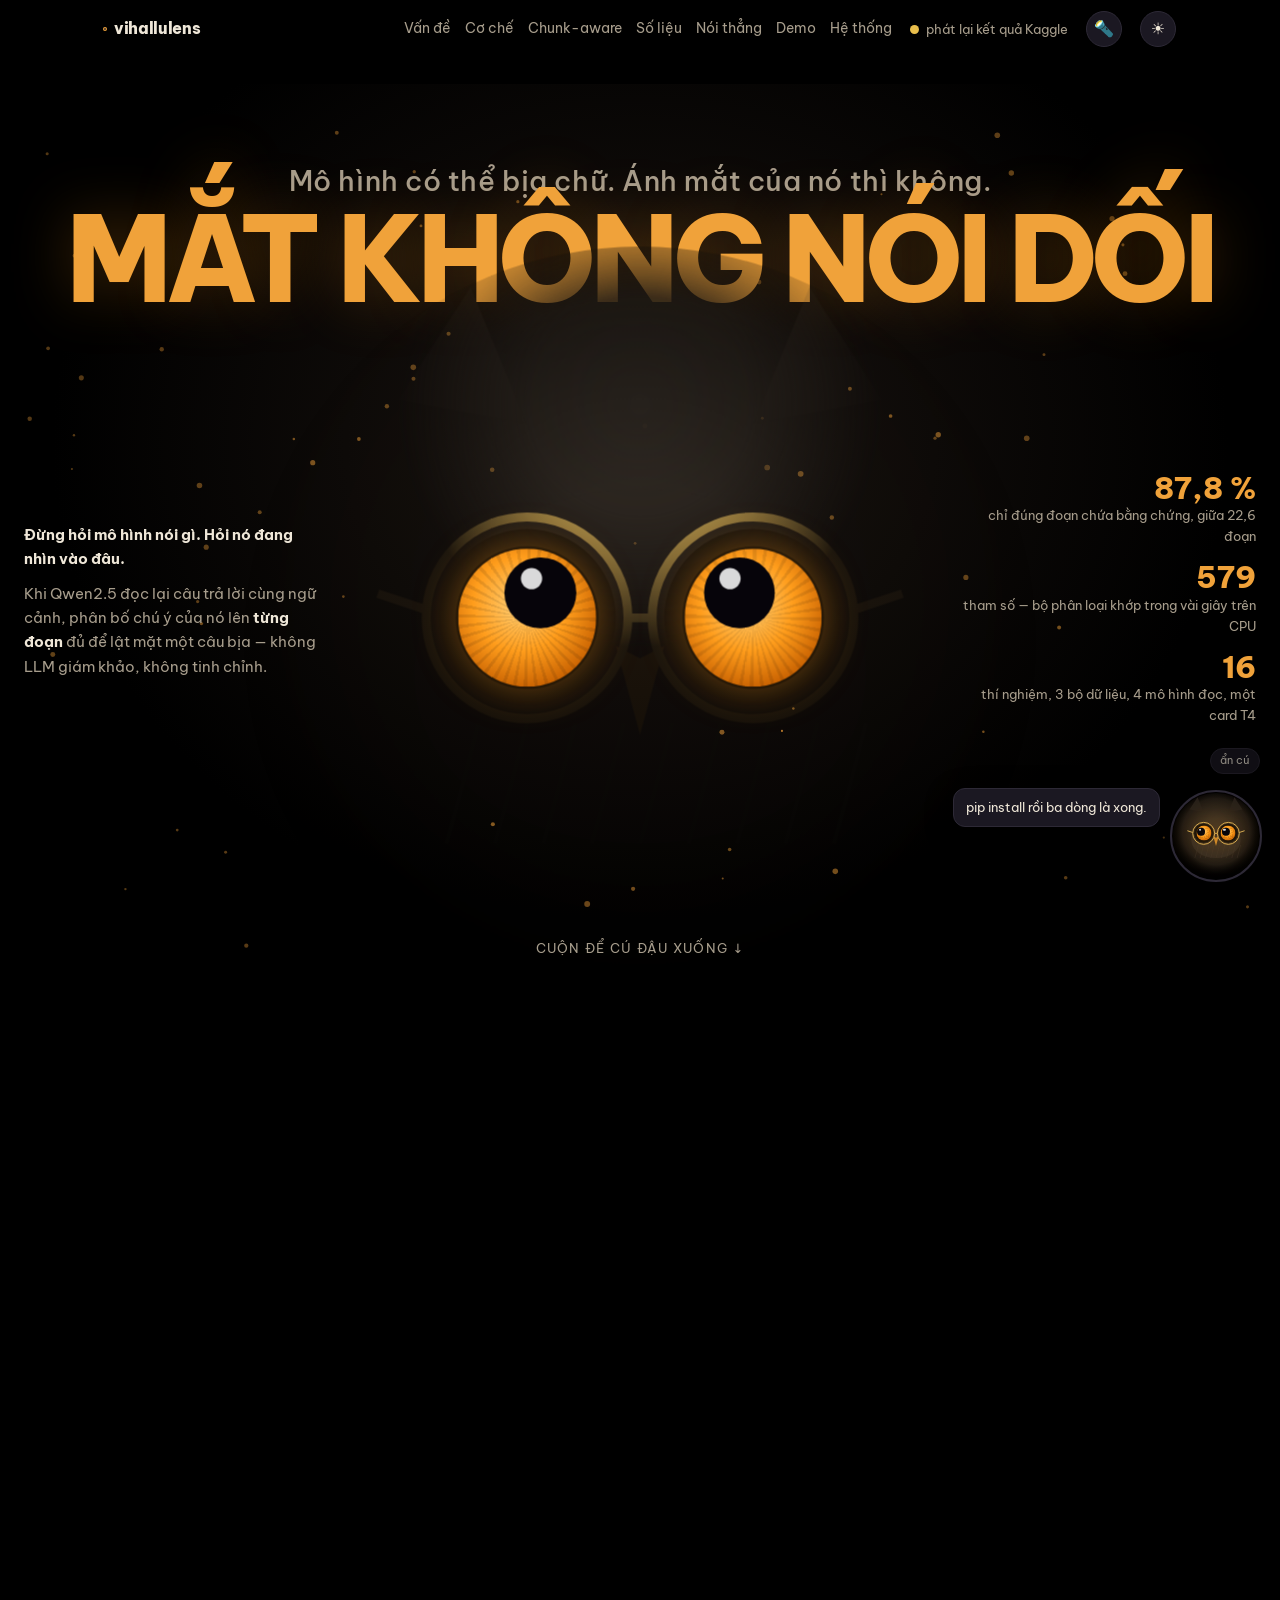
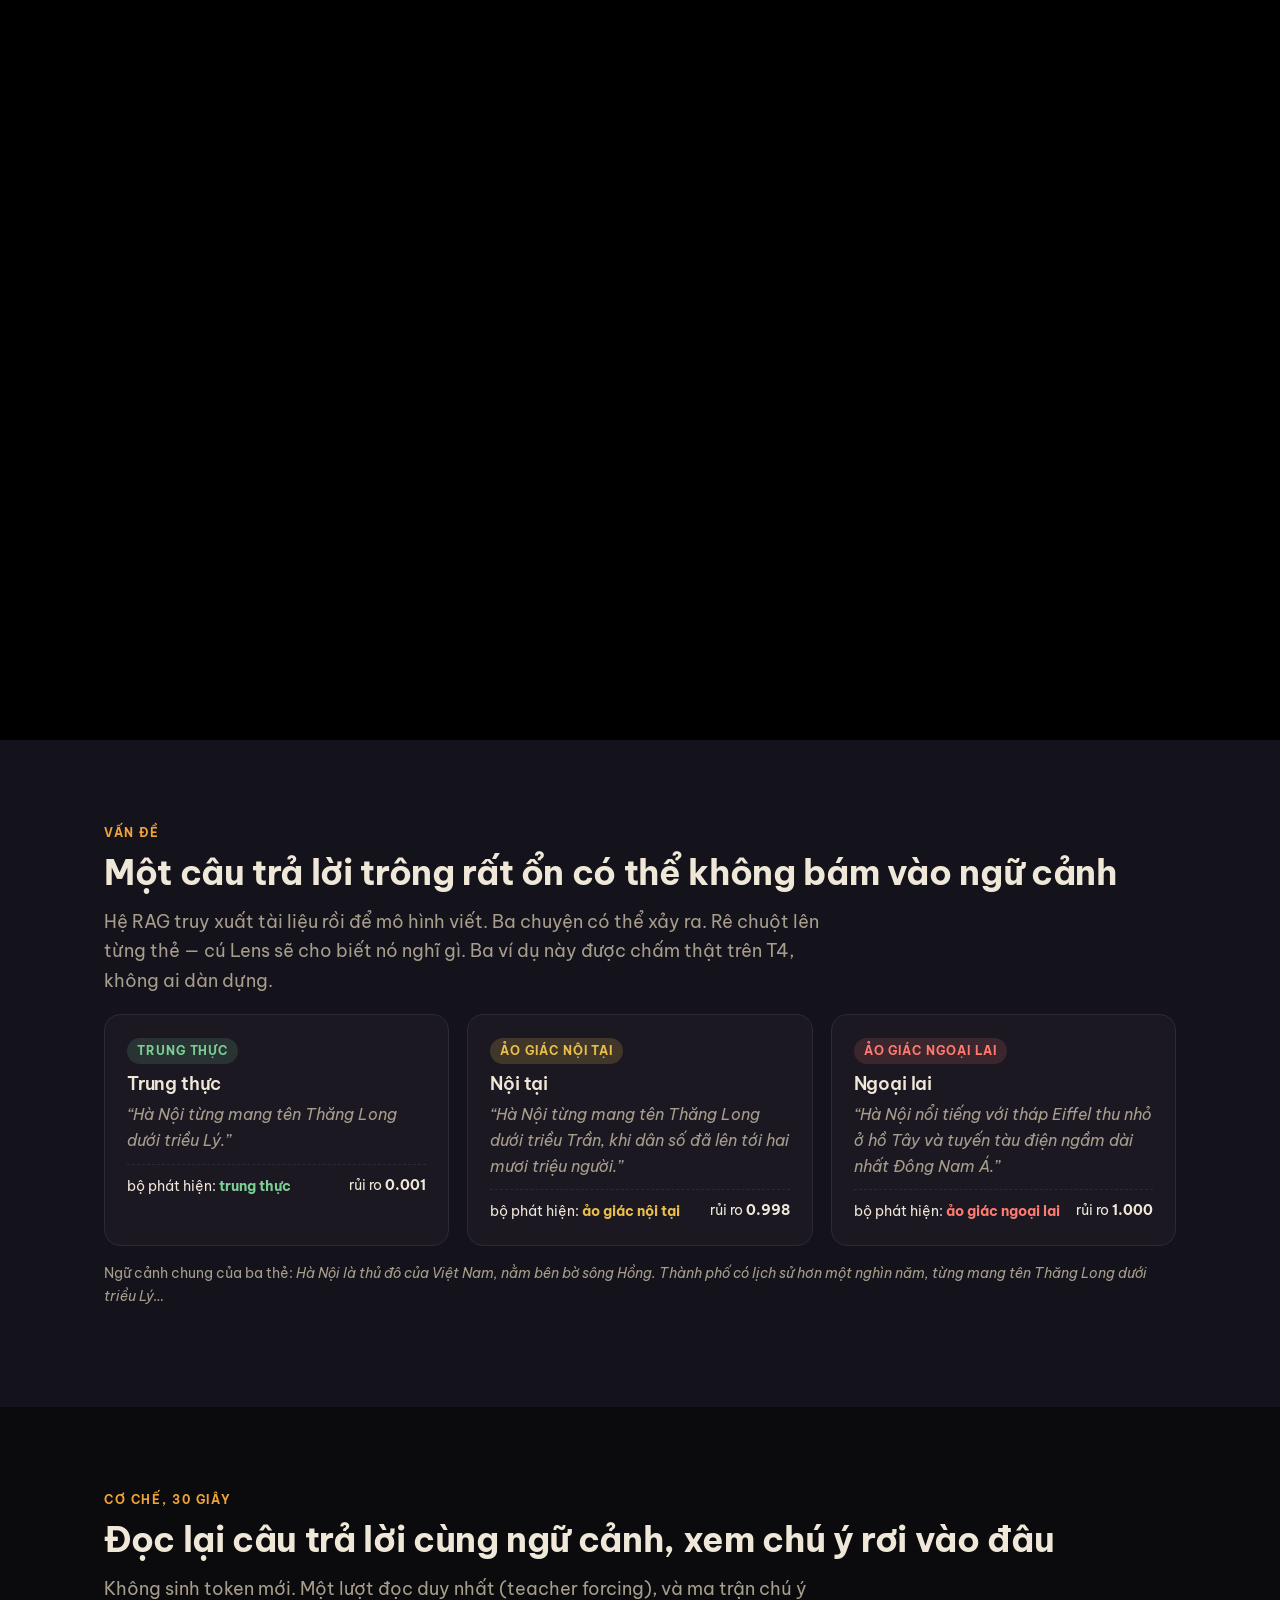
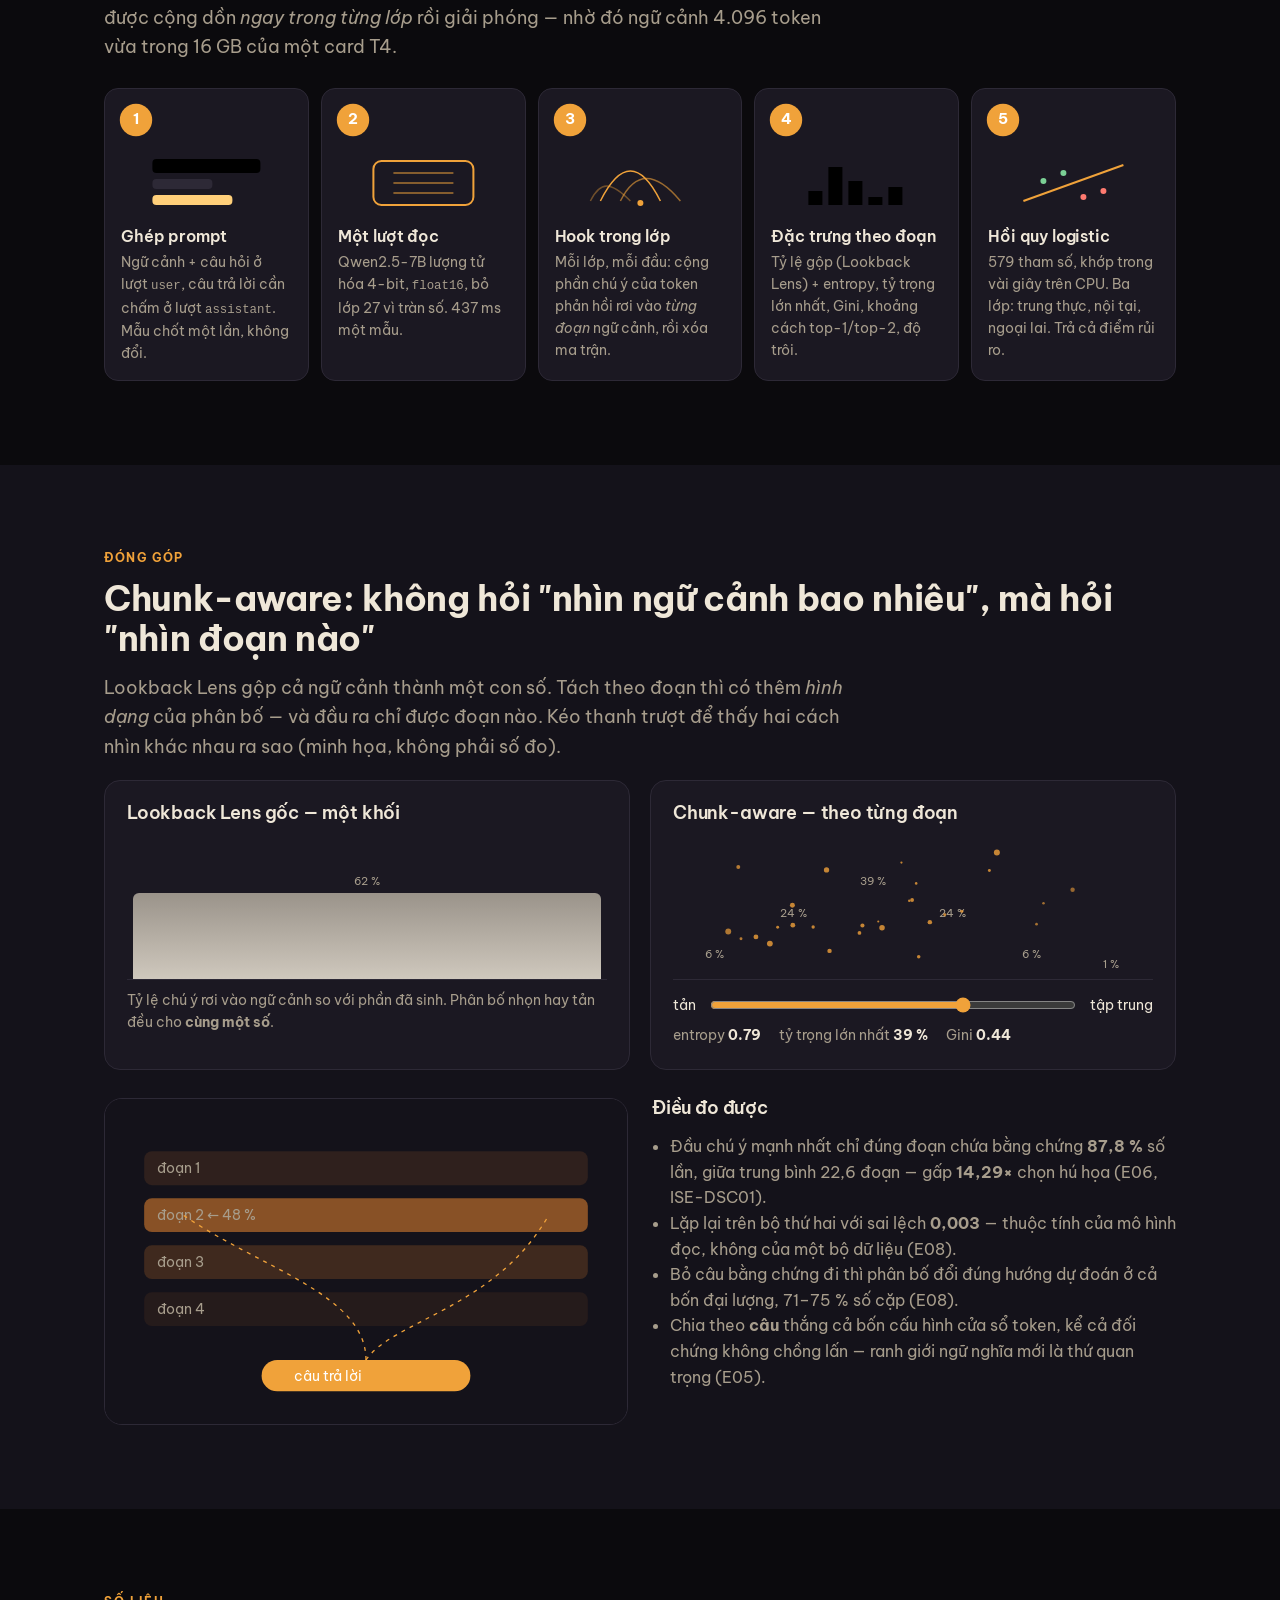
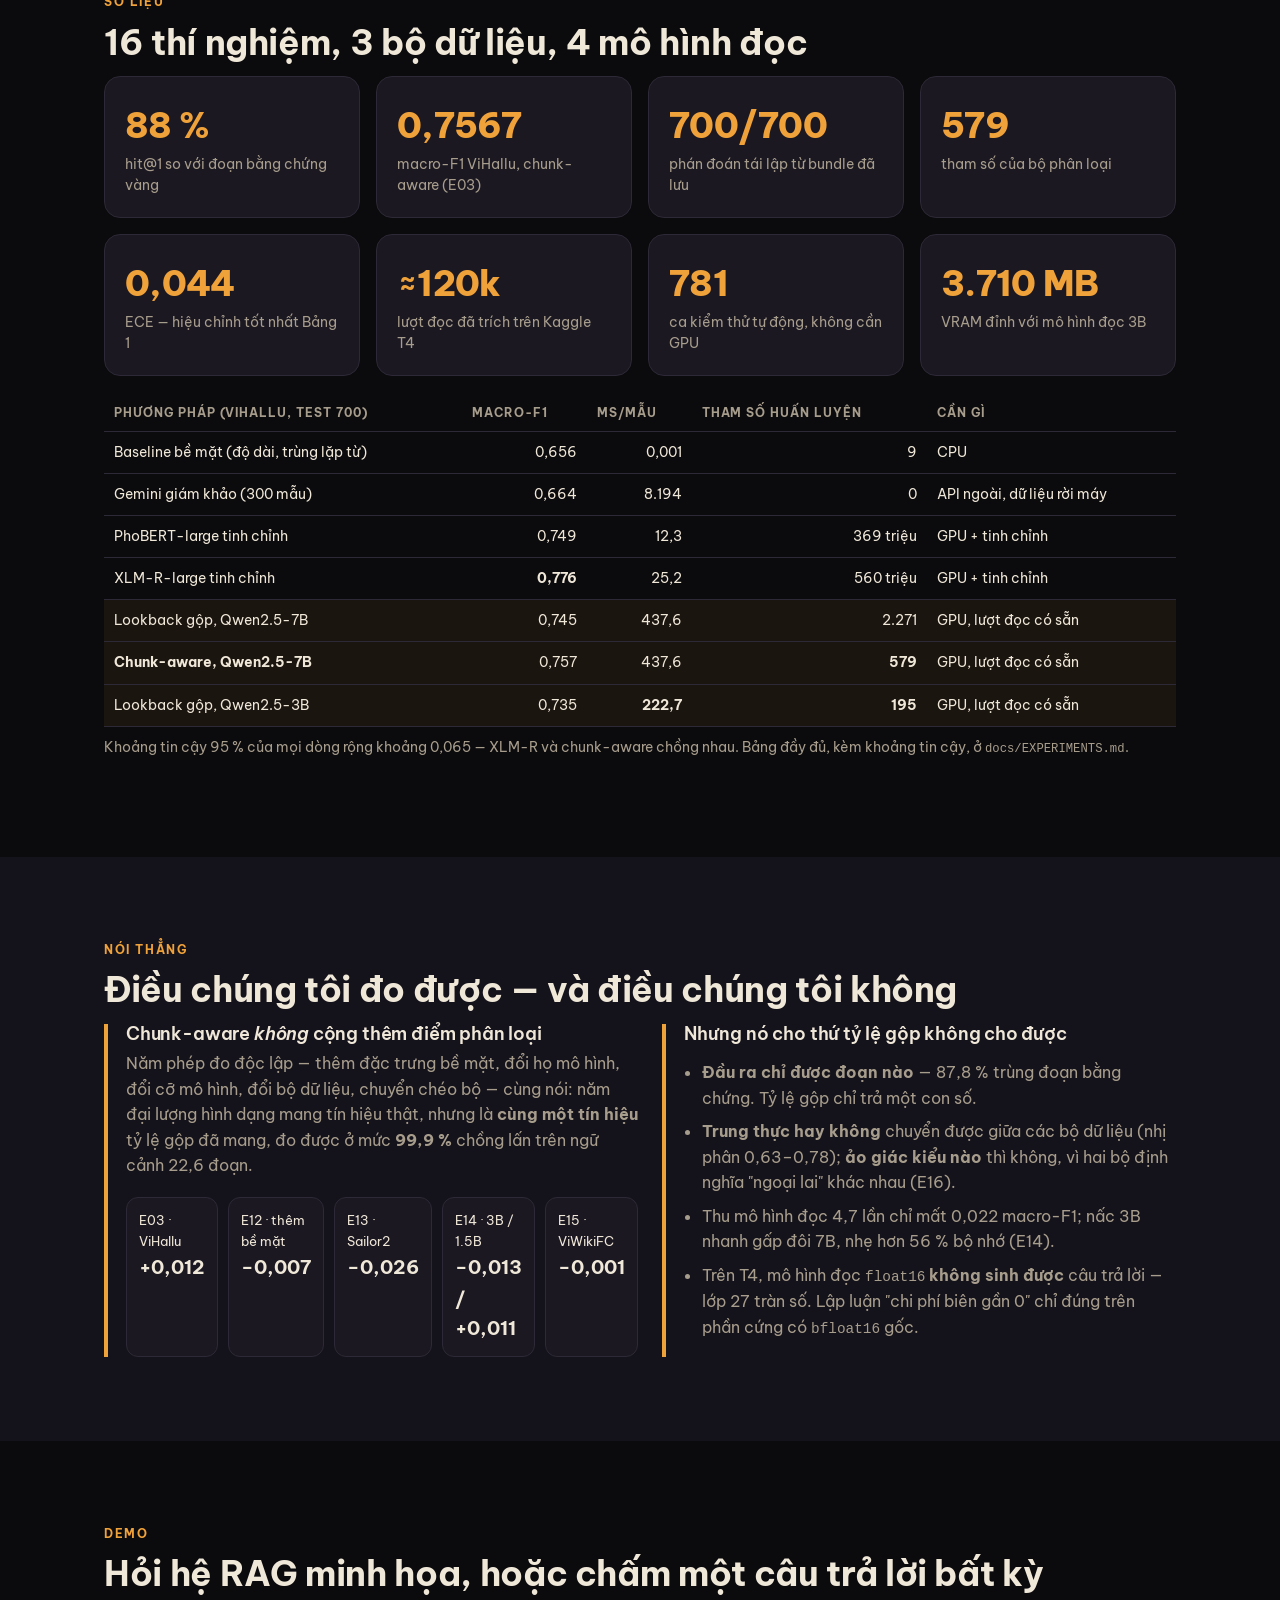
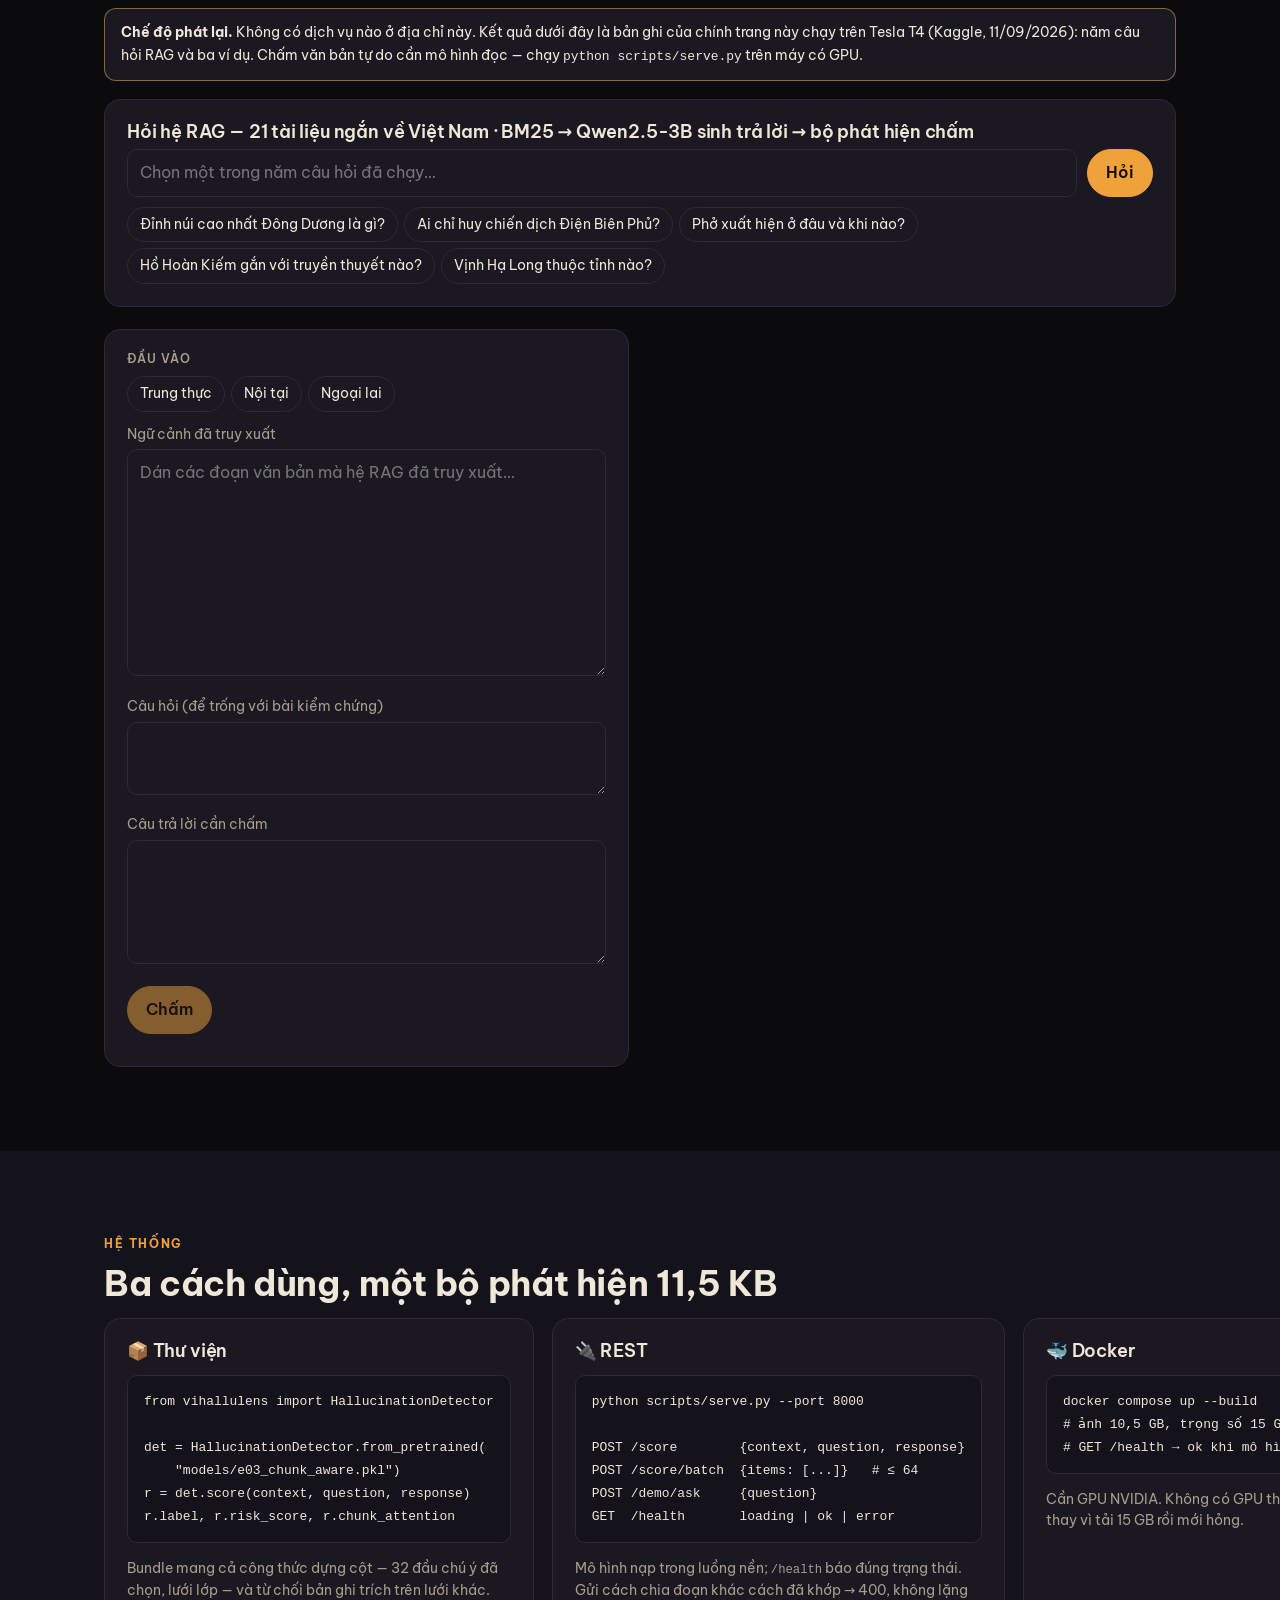
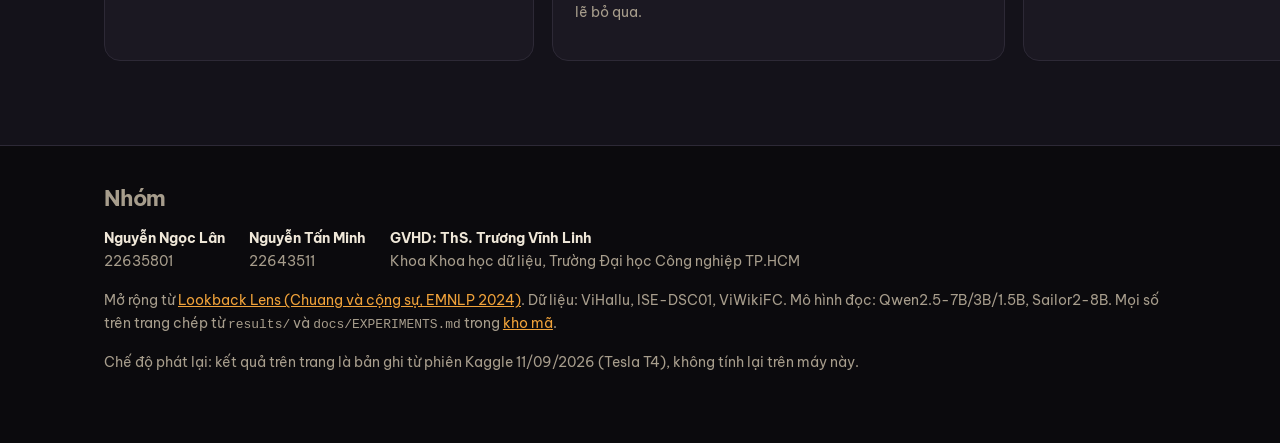
==== commit c5526217: "Merge pull request #118 from wsunicorn/t39b-den-pin T39B: sửa mask đèn pin, màn mở đầu tối hơn" ====
--- a/src/vihallulens/serve/static/index.html
+++ b/src/vihallulens/serve/static/index.html
@@ -101,6 +101,8 @@
   html.v-no .eye .pupil { width: 46%; height: 46%; }
   /* boot: black, eyes only */
   body.boot #stage > *:not(.layer):not(#motes) { opacity: 0; }
+  body.boot.lids .layer .eye .lid { transform: scaleY(1); transition: transform .35s; }
+  body.boot .layer .eye .iris { transition: box-shadow 1s; }
   body.boot .layer img, body.boot .layer svg.fallback { opacity: 0; }
   .layer img, .layer svg.fallback { transition: opacity 1.2s ease; }
   #face { width: min(76vmin, 760px); aspect-ratio: 1; z-index: 2; top: 62%; }
@@ -119,9 +121,9 @@
   @keyframes bob { 50% { transform: translate(-50%, 6px); } }
   /* the torch: everything dark except around the pointer */
   /* the torch is a mask on the owl itself: feathers show only around the pointer, text is never dimmed */
-  #face.torch { -webkit-mask-image: radial-gradient(circle 34% at var(--fx, 50%) var(--fy, 50%), #000 0, rgba(0,0,0,.9) 40%, rgba(0,0,0,.12) 100%);
-                mask-image: radial-gradient(circle 34% at var(--fx, 50%) var(--fy, 50%), #000 0, rgba(0,0,0,.9) 40%, rgba(0,0,0,.12) 100%); }
-  #face.torch .eye { filter: none; }
+  #face.torch > img, #face.torch > svg.fallback {
+    -webkit-mask-image: radial-gradient(ellipse 30% 30% at var(--fx, 50%) var(--fy, 50%), #000 0, rgba(0,0,0,.85) 45%, rgba(0,0,0,.06) 100%);
+    mask-image: radial-gradient(ellipse 30% 30% at var(--fx, 50%) var(--fy, 50%), #000 0, rgba(0,0,0,.85) 45%, rgba(0,0,0,.06) 100%); }
   #torch { display: none; }
   @media (max-width: 860px) {
     #hero { height: 220vh; }
@@ -749,12 +751,14 @@
   });
 
   // ---------------------------------------------------------------- boot: two eyes in the dark, one blink, then the face
+  // black → lids open (600 ms) → one blink (1500 ms) → the face fades in through the torch (2100 ms)
   function boot() {
-    if (reduced || !document.body.classList.contains("boot")) { document.body.classList.remove("boot"); return; }
-    setTimeout(() => face.blink(180), 700);
-    setTimeout(() => { document.body.classList.remove("boot"); }, 1300);
-  }
-  if (!new URLSearchParams(location.search).has("noboot")) document.body.classList.add("boot");
+    if (reduced || !document.body.classList.contains("boot")) { document.body.classList.remove("boot", "lids"); return; }
+    setTimeout(() => document.body.classList.remove("lids"), 600);
+    setTimeout(() => face.blink(180), 1500);
+    setTimeout(() => { document.body.classList.remove("boot"); }, 2100);
+  }
+  if (!new URLSearchParams(location.search).has("noboot")) document.body.classList.add("boot", "lids");
 
   // ---------------------------------------------------------------- pointer → eyes, torch
   let px = innerWidth / 2, py = innerHeight * .45, raf = null;
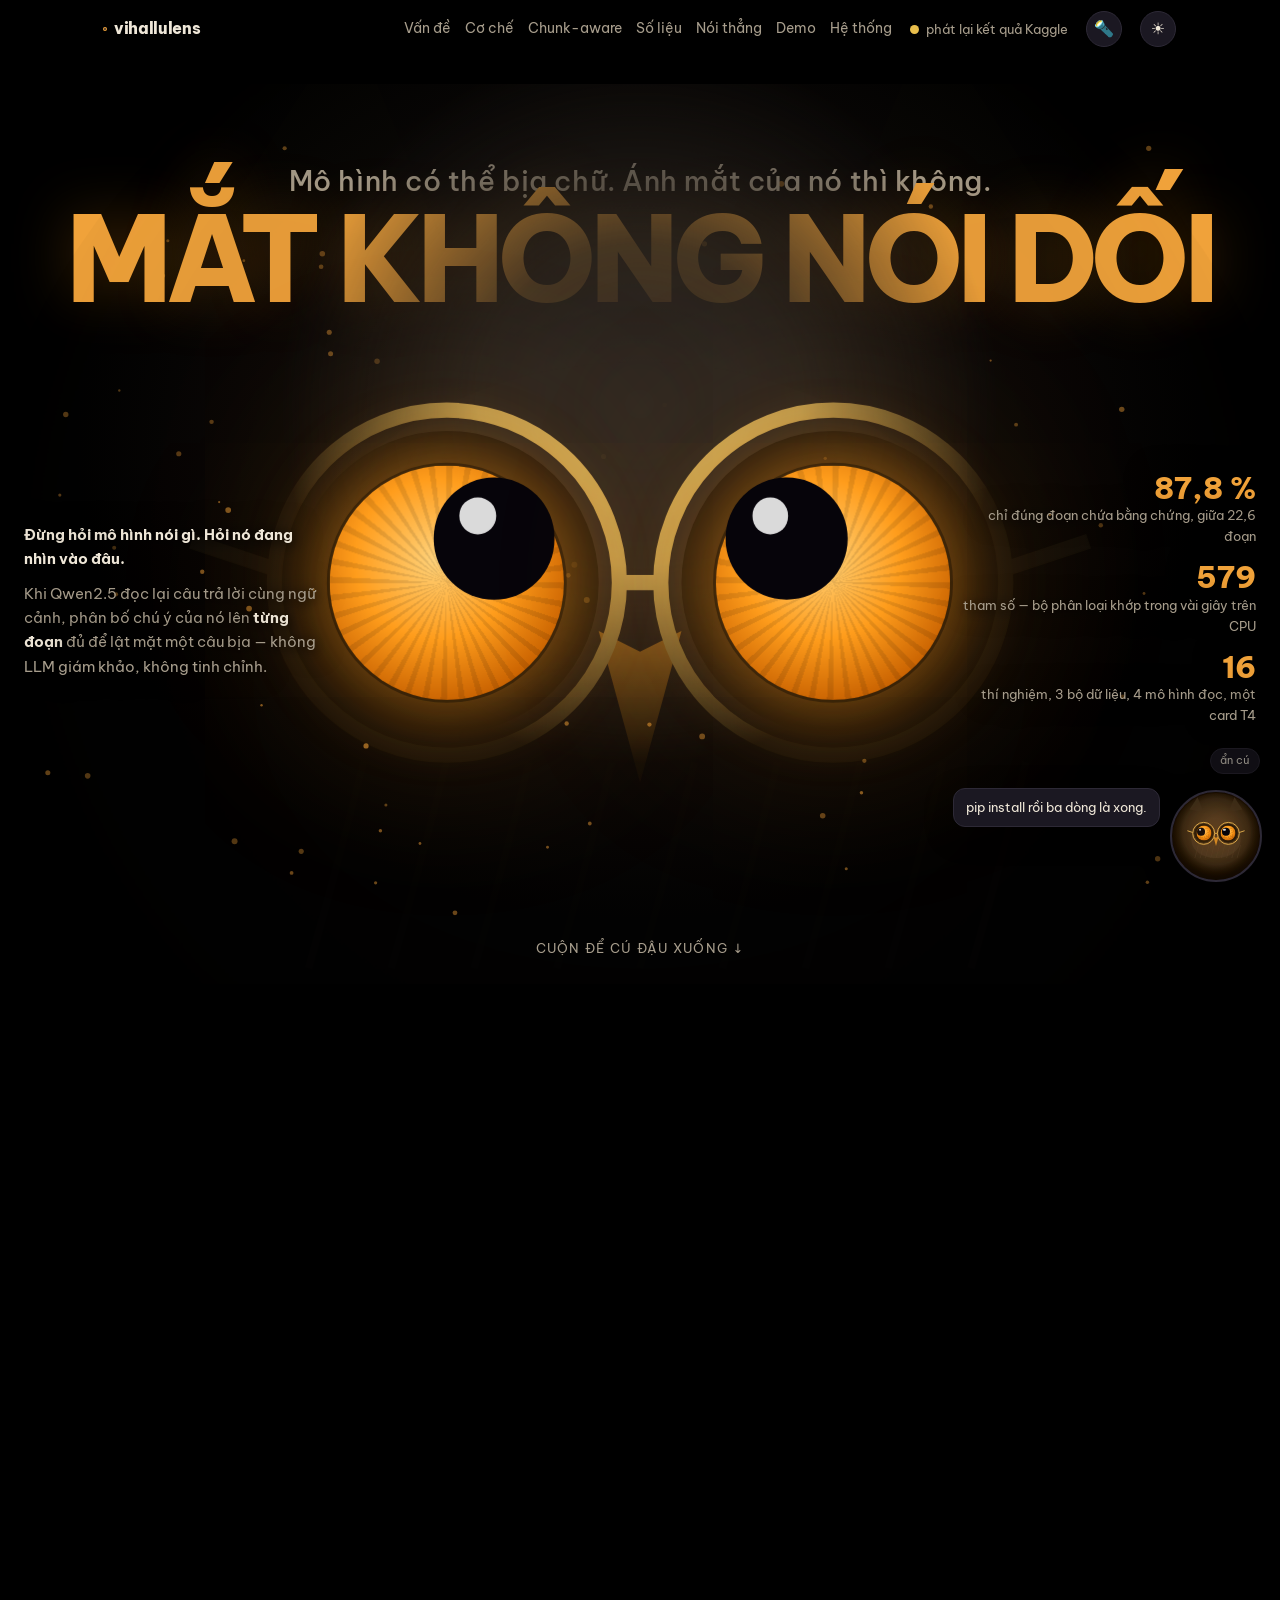
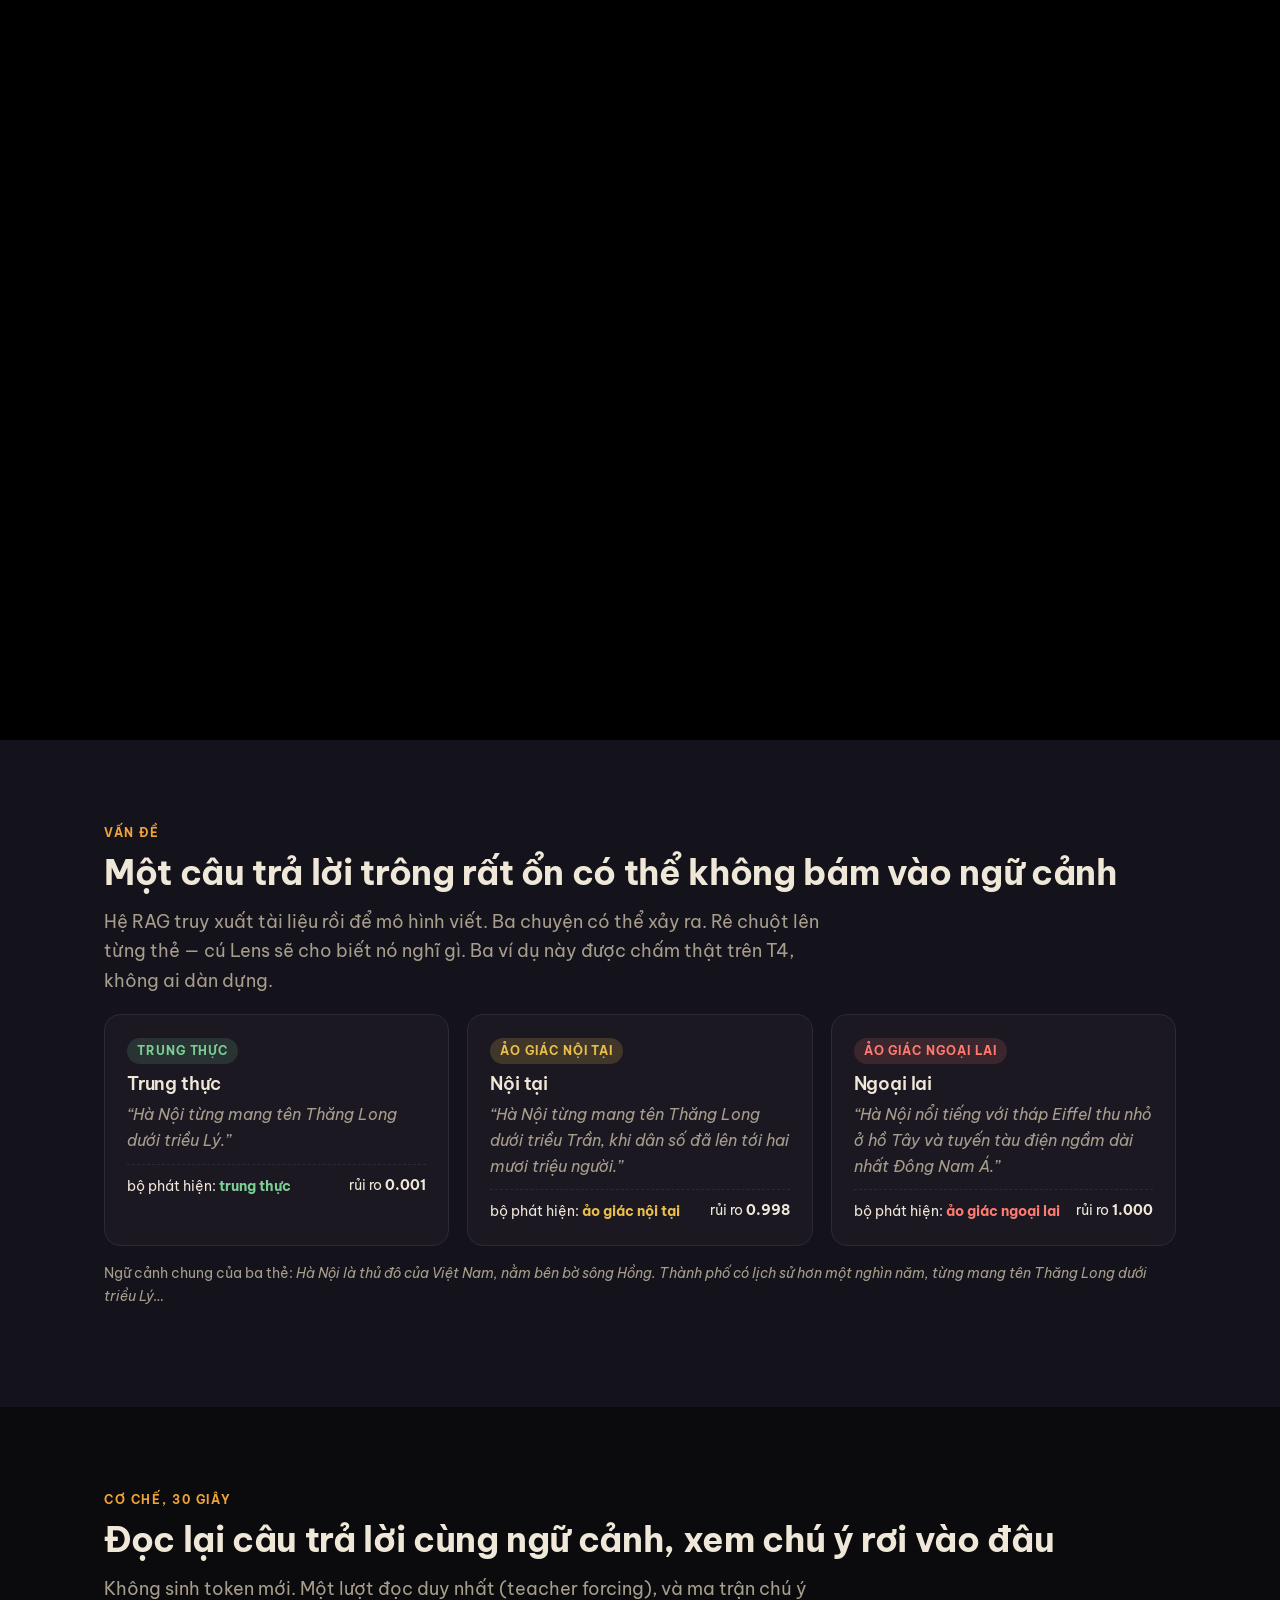
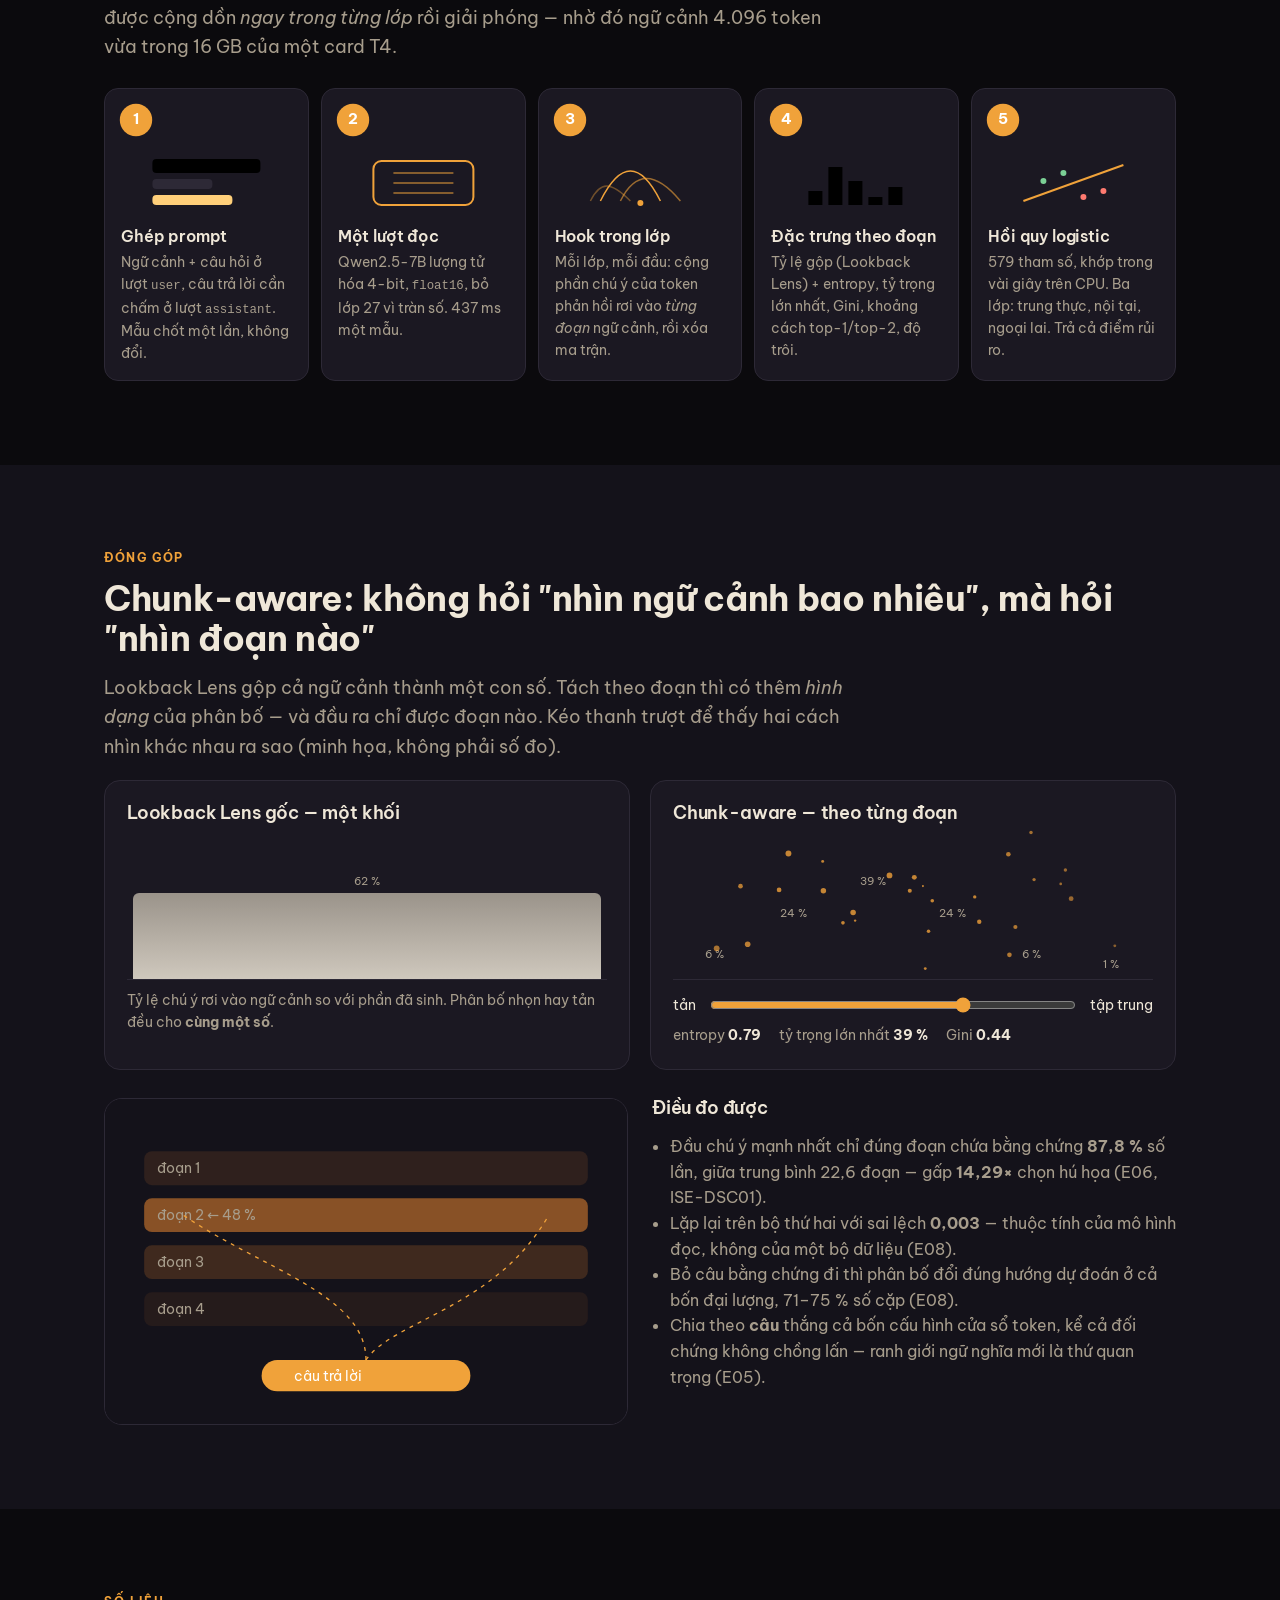
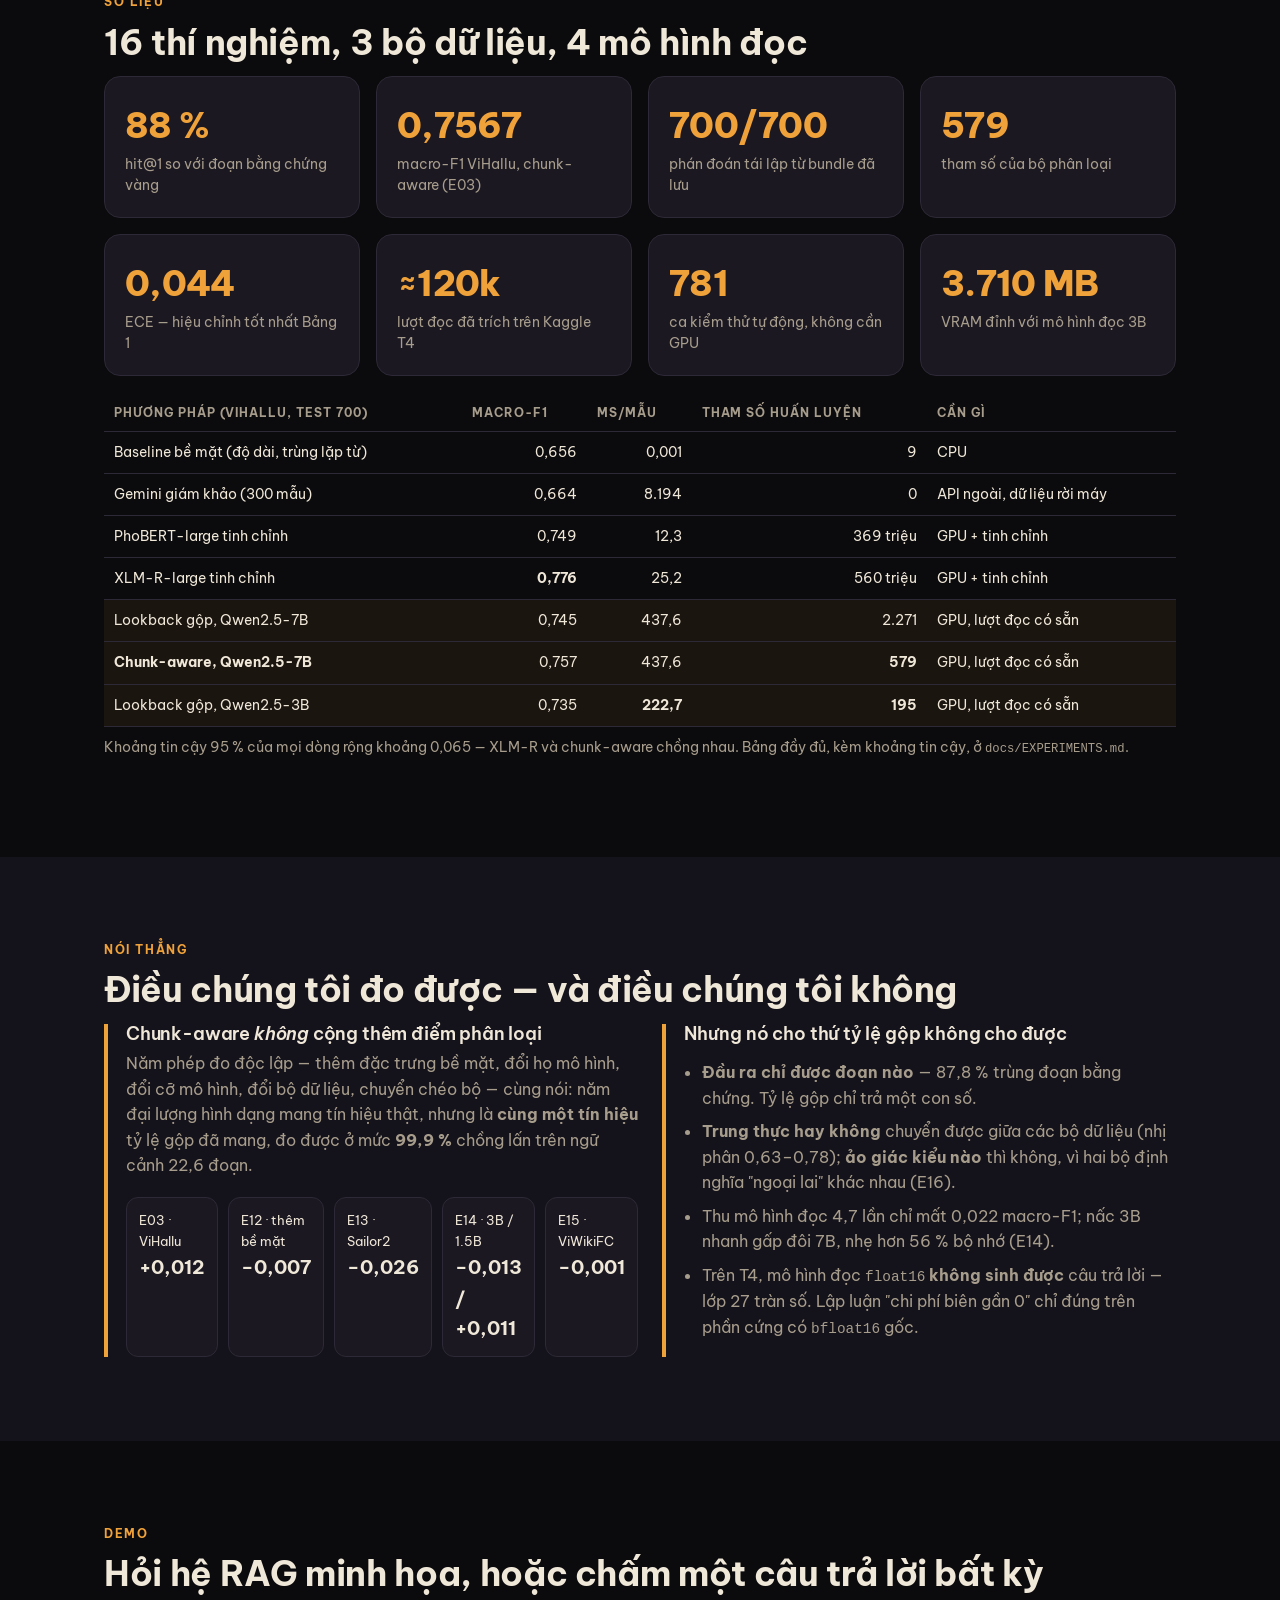
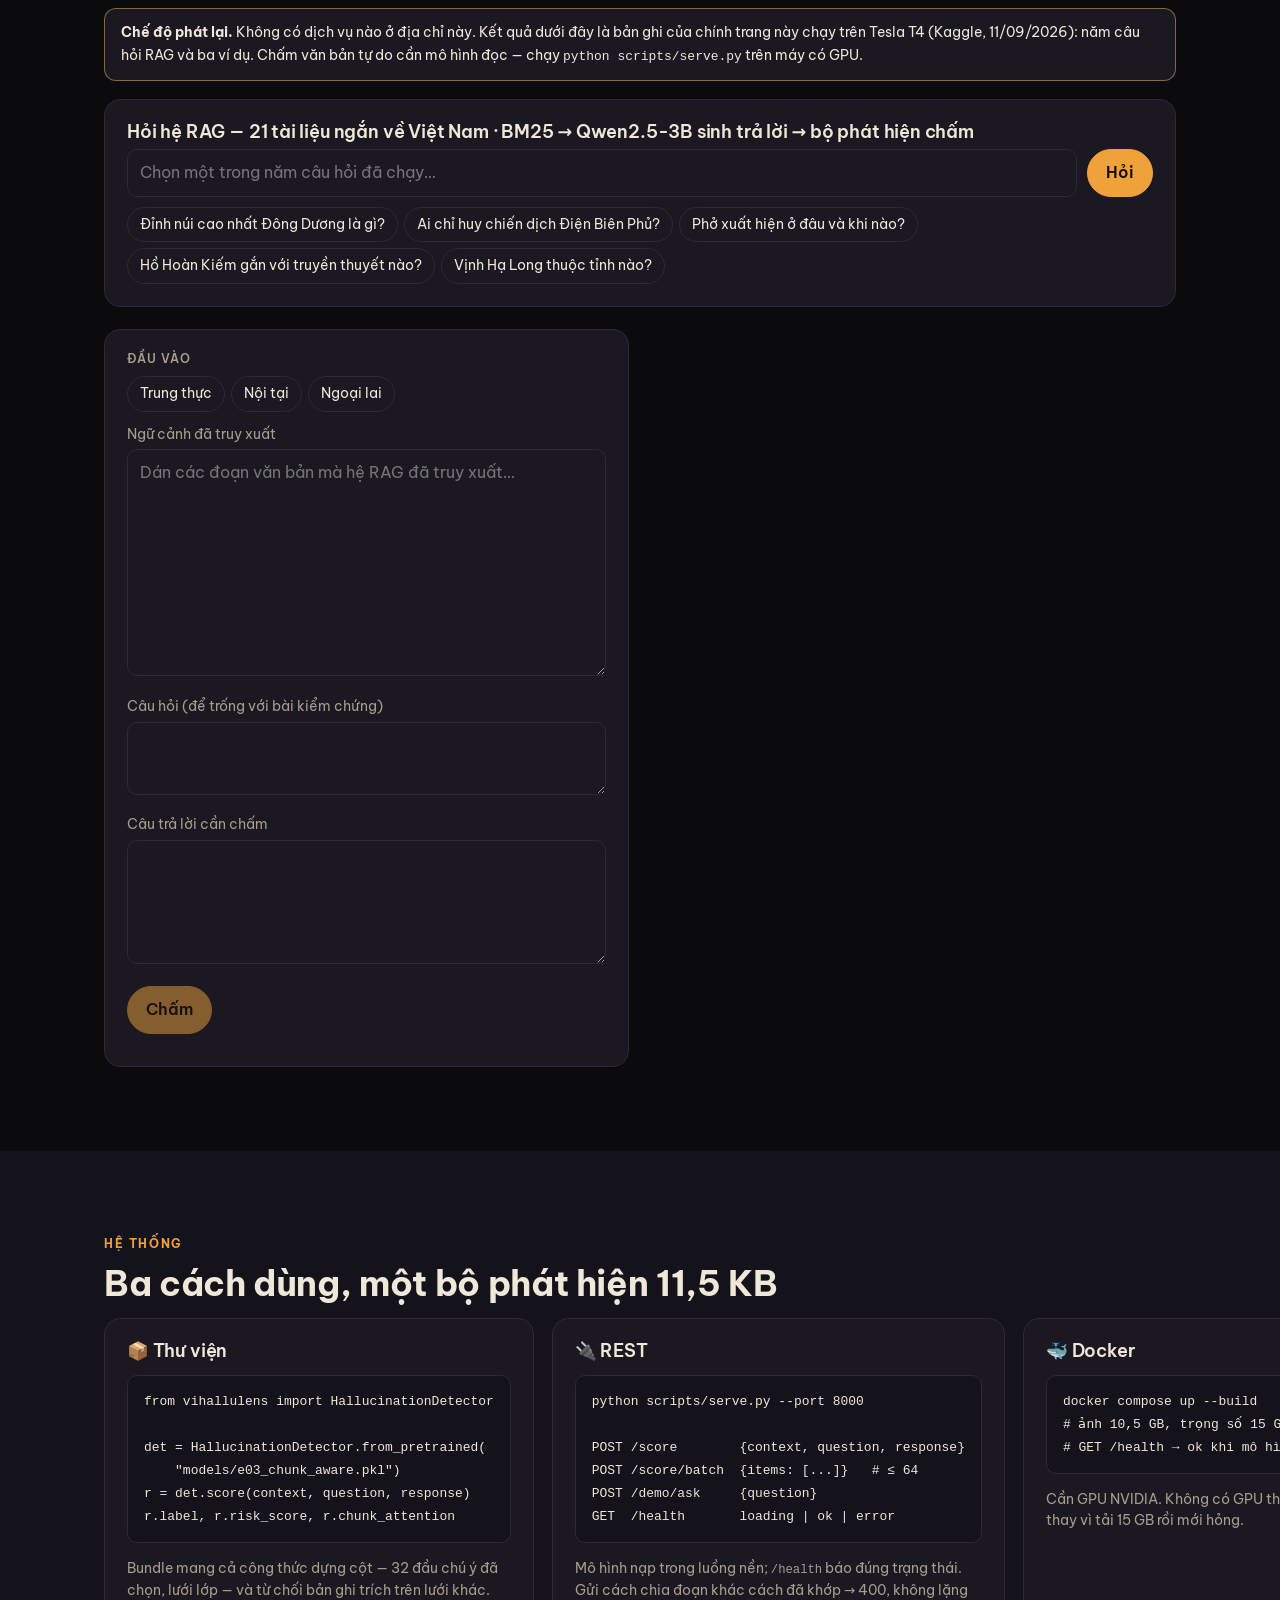
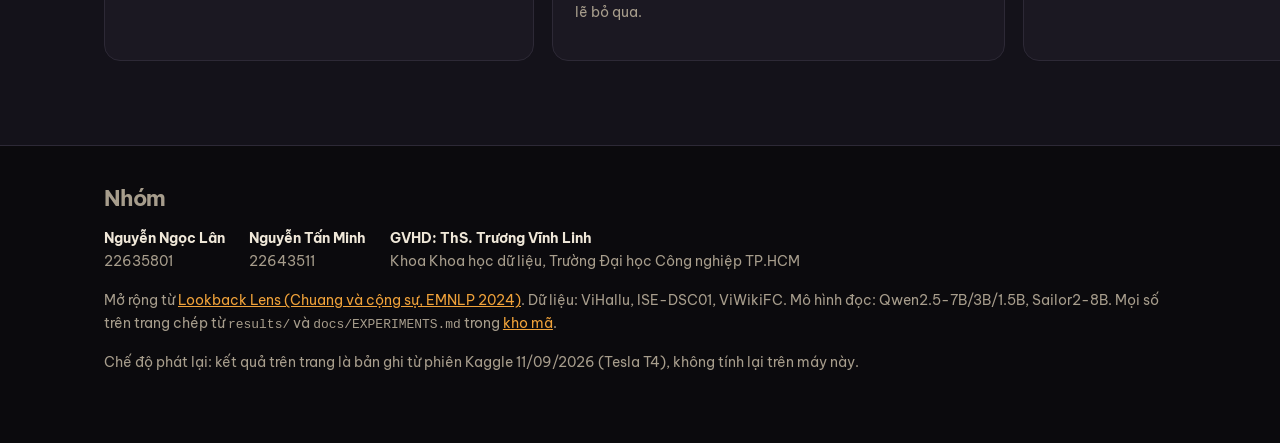
==== commit 25aa1ca0: "Merge pull request #119 from wsunicorn/t39b-cu-to T39B: cú mở đầu to hơn, mắt trùm lên tiêu đề" ====
--- a/src/vihallulens/serve/static/index.html
+++ b/src/vihallulens/serve/static/index.html
@@ -73,7 +73,7 @@
   #title .t1 { display: block; font-size: clamp(16px, 2.2vw, 28px); font-weight: 500; letter-spacing: .02em; color: var(--muted); margin-bottom: .3em; }
   #title .t2 { display: block; font-size: clamp(40px, calc((100vw - 48px) / 10.4), 190px); font-weight: 800; letter-spacing: -.05em; line-height: .9; color: var(--accent);
                text-shadow: 0 0 60px rgba(255,157,28,.25); white-space: nowrap; }
-  .side { position: absolute; top: 58%; transform: translateY(-50%); width: min(300px, 26vw); z-index: 3; font-size: .95rem; color: var(--muted); transition: opacity .3s; }
+  .side { position: absolute; top: 58%; transform: translateY(-50%); width: min(300px, 26vw); z-index: 3; font-size: .95rem; color: var(--muted); transition: opacity .3s; text-shadow: 0 2px 12px #000, 0 0 30px #000; }
   .side.left { left: max(24px, calc(50% - 36vmin - 300px)); } .side.right { right: max(24px, calc(50% - 36vmin - 300px)); text-align: right; }
   .side p { margin: 0 0 10px; } .side p b { color: var(--ink); }
   .side .stat { margin-bottom: 14px; } .side .stat b { display: block; font-size: 1.9rem; font-weight: 800; color: var(--accent); line-height: 1.1; font-variant-numeric: tabular-nums; }
@@ -84,7 +84,7 @@
   .layer .eye { position: absolute; border-radius: 50%; transform: translate(-50%, -50%); }
   .layer .eye .iris { position: absolute; inset: 0; border-radius: 50%;
                       background: repeating-conic-gradient(from 0deg, rgba(0,0,0,.10) 0deg 3deg, transparent 3deg 9deg), radial-gradient(circle at 45% 40%, #ffd27a 0%, var(--amber) 42%, #c65f00 78%, #6a2e00 100%);
-                      box-shadow: 0 0 0 2px rgba(0,0,0,.35), 0 0 32px 6px rgba(255,157,28,.35); transition: filter .5s, box-shadow .5s; }
+                      box-shadow: 0 0 0 2px rgba(0,0,0,.35), 0 0 48px 10px rgba(255,157,28,.45), 0 0 140px 30px rgba(255,140,20,.18); transition: filter .5s, box-shadow .5s; }
   .layer .eye .pupil { position: absolute; left: 50%; top: 50%; width: 52%; height: 52%; border-radius: 50%; background: #06040a;
                        transform: translate(-50%, -50%); transition: transform .12s ease-out, width .4s, height .4s; }
   .layer .eye .pupil::after { content: ""; position: absolute; left: 22%; top: 16%; width: 30%; height: 30%; border-radius: 50%; background: rgba(255,255,255,.85); }
@@ -105,7 +105,7 @@
   body.boot .layer .eye .iris { transition: box-shadow 1s; }
   body.boot .layer img, body.boot .layer svg.fallback { opacity: 0; }
   .layer img, .layer svg.fallback { transition: opacity 1.2s ease; }
-  #face { width: min(76vmin, 760px); aspect-ratio: 1; z-index: 2; top: 62%; }
+  #face { width: min(108vmin, 1100px); aspect-ratio: 1; z-index: 2; top: 60%; }
   #prof { width: min(78vh, 620px); aspect-ratio: 4/5; z-index: 2; opacity: 0; pointer-events: none; }
   #branch { position: absolute; left: -4%; bottom: 6%; width: 70vw; max-width: 900px; z-index: 3; opacity: 0; pointer-events: none; }
   #branch img { width: 100%; display: block; }
@@ -122,12 +122,12 @@
   /* the torch: everything dark except around the pointer */
   /* the torch is a mask on the owl itself: feathers show only around the pointer, text is never dimmed */
   #face.torch > img, #face.torch > svg.fallback {
-    -webkit-mask-image: radial-gradient(ellipse 30% 30% at var(--fx, 50%) var(--fy, 50%), #000 0, rgba(0,0,0,.85) 45%, rgba(0,0,0,.06) 100%);
-    mask-image: radial-gradient(ellipse 30% 30% at var(--fx, 50%) var(--fy, 50%), #000 0, rgba(0,0,0,.85) 45%, rgba(0,0,0,.06) 100%); }
+    -webkit-mask-image: radial-gradient(ellipse 26% 26% at var(--fx, 50%) var(--fy, 50%), #000 0, rgba(0,0,0,.85) 45%, rgba(0,0,0,.05) 100%);
+    mask-image: radial-gradient(ellipse 26% 26% at var(--fx, 50%) var(--fy, 50%), #000 0, rgba(0,0,0,.85) 45%, rgba(0,0,0,.05) 100%); }
   #torch { display: none; }
   @media (max-width: 860px) {
     #hero { height: 220vh; }
-    #face { width: min(110vw, 520px); top: 60%; }
+    #face { width: min(150vw, 720px); top: 58%; }
     #prof { width: min(70vh, 84vw); }
     #intro { top: auto; bottom: 14px; left: 16px; right: 16px; width: auto; padding: 18px 20px; }
     #title .t2 { font-size: clamp(34px, calc((100vw - 32px) / 10.4), 190px); }
@@ -786,7 +786,7 @@
     const p = progress;
     // beat 1 (0 → .55): the face recedes, the title shrinks to the top
     const s1 = span(p, 0, .55);
-    $("face").style.transform = `translate(-50%, calc(-50% - ${(s1 * 10).toFixed(1)}vh)) scale(${(1.18 - .45 * s1).toFixed(3)})`;
+    $("face").style.transform = `translate(-50%, calc(-50% - ${(s1 * 8).toFixed(1)}vh)) scale(${(1.42 - .72 * s1).toFixed(3)})`;
     $("face").style.opacity = (1 - span(p, .38, .58)).toFixed(3);
     title.style.transform = `translateY(${(-s1 * 60).toFixed(1)}%) scale(${(1 - .5 * s1).toFixed(3)})`;
     title.style.opacity = (1 - span(p, .5, .7)).toFixed(3);
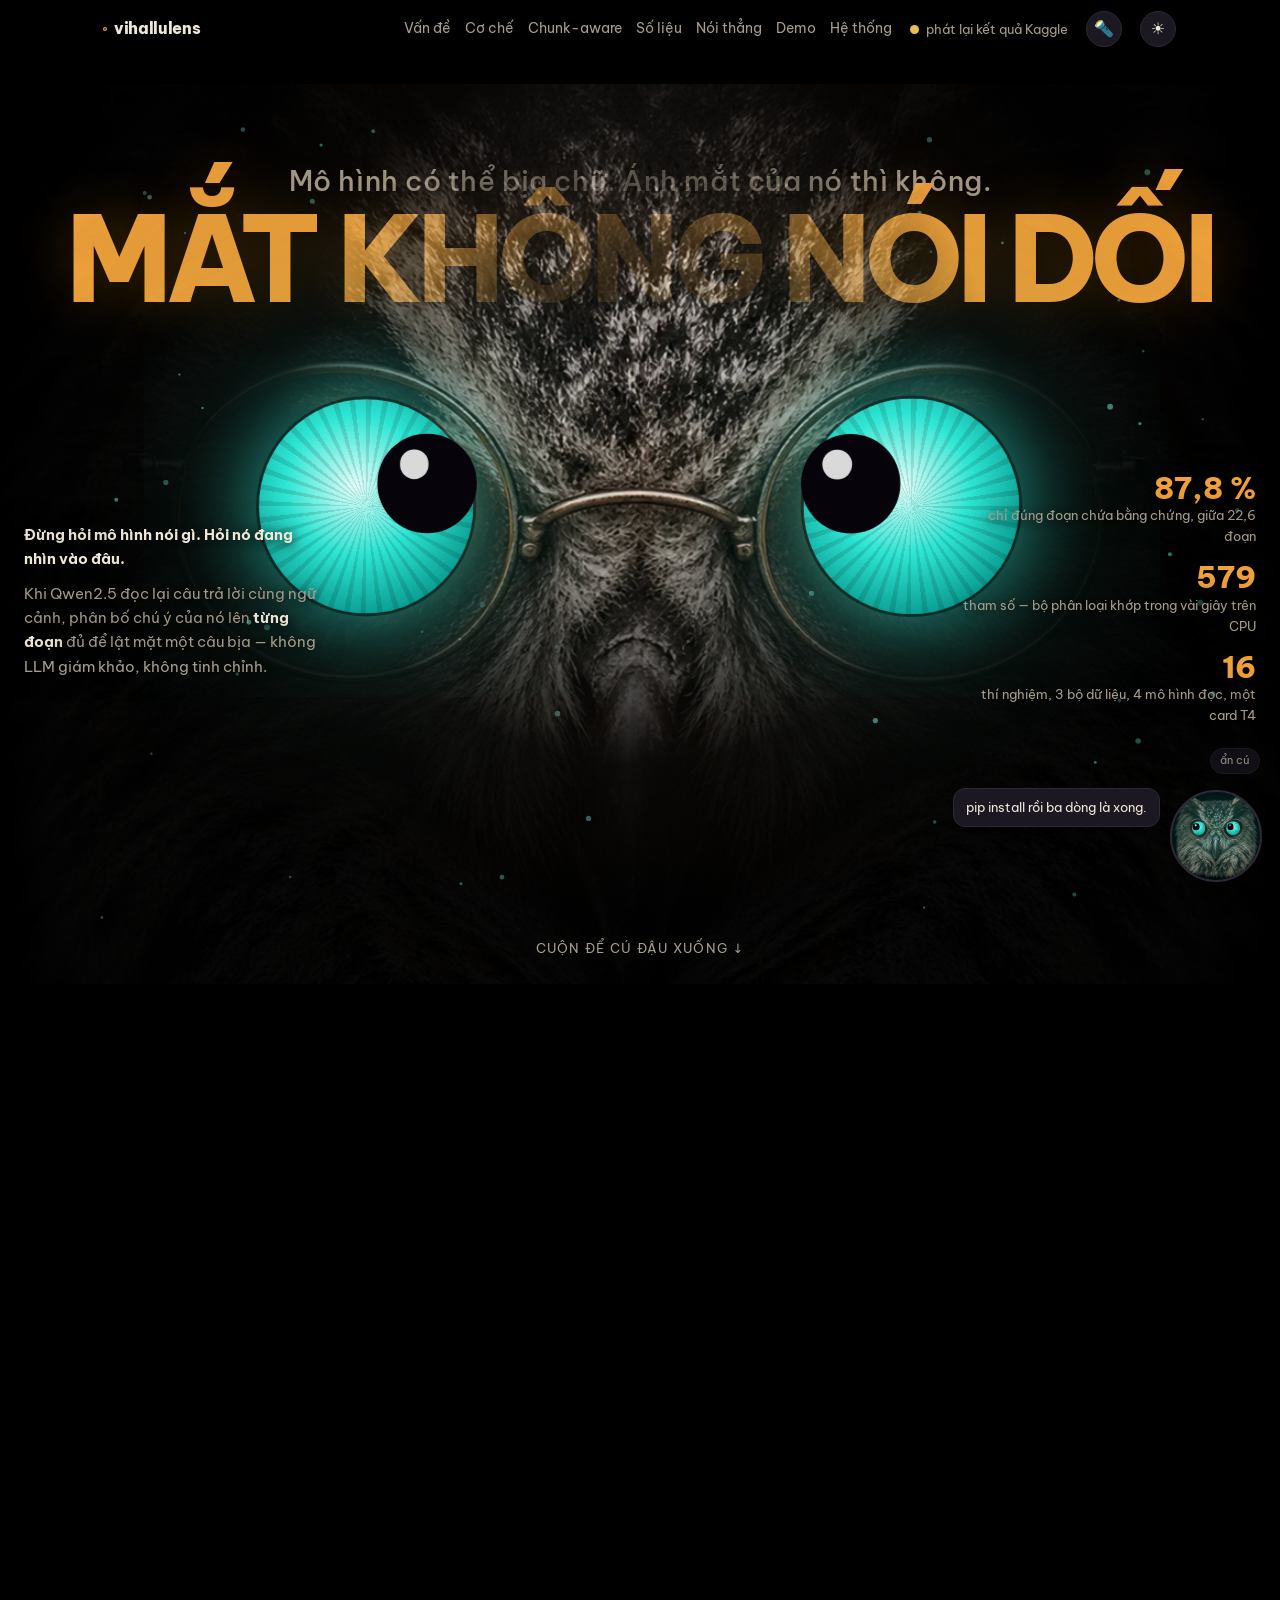
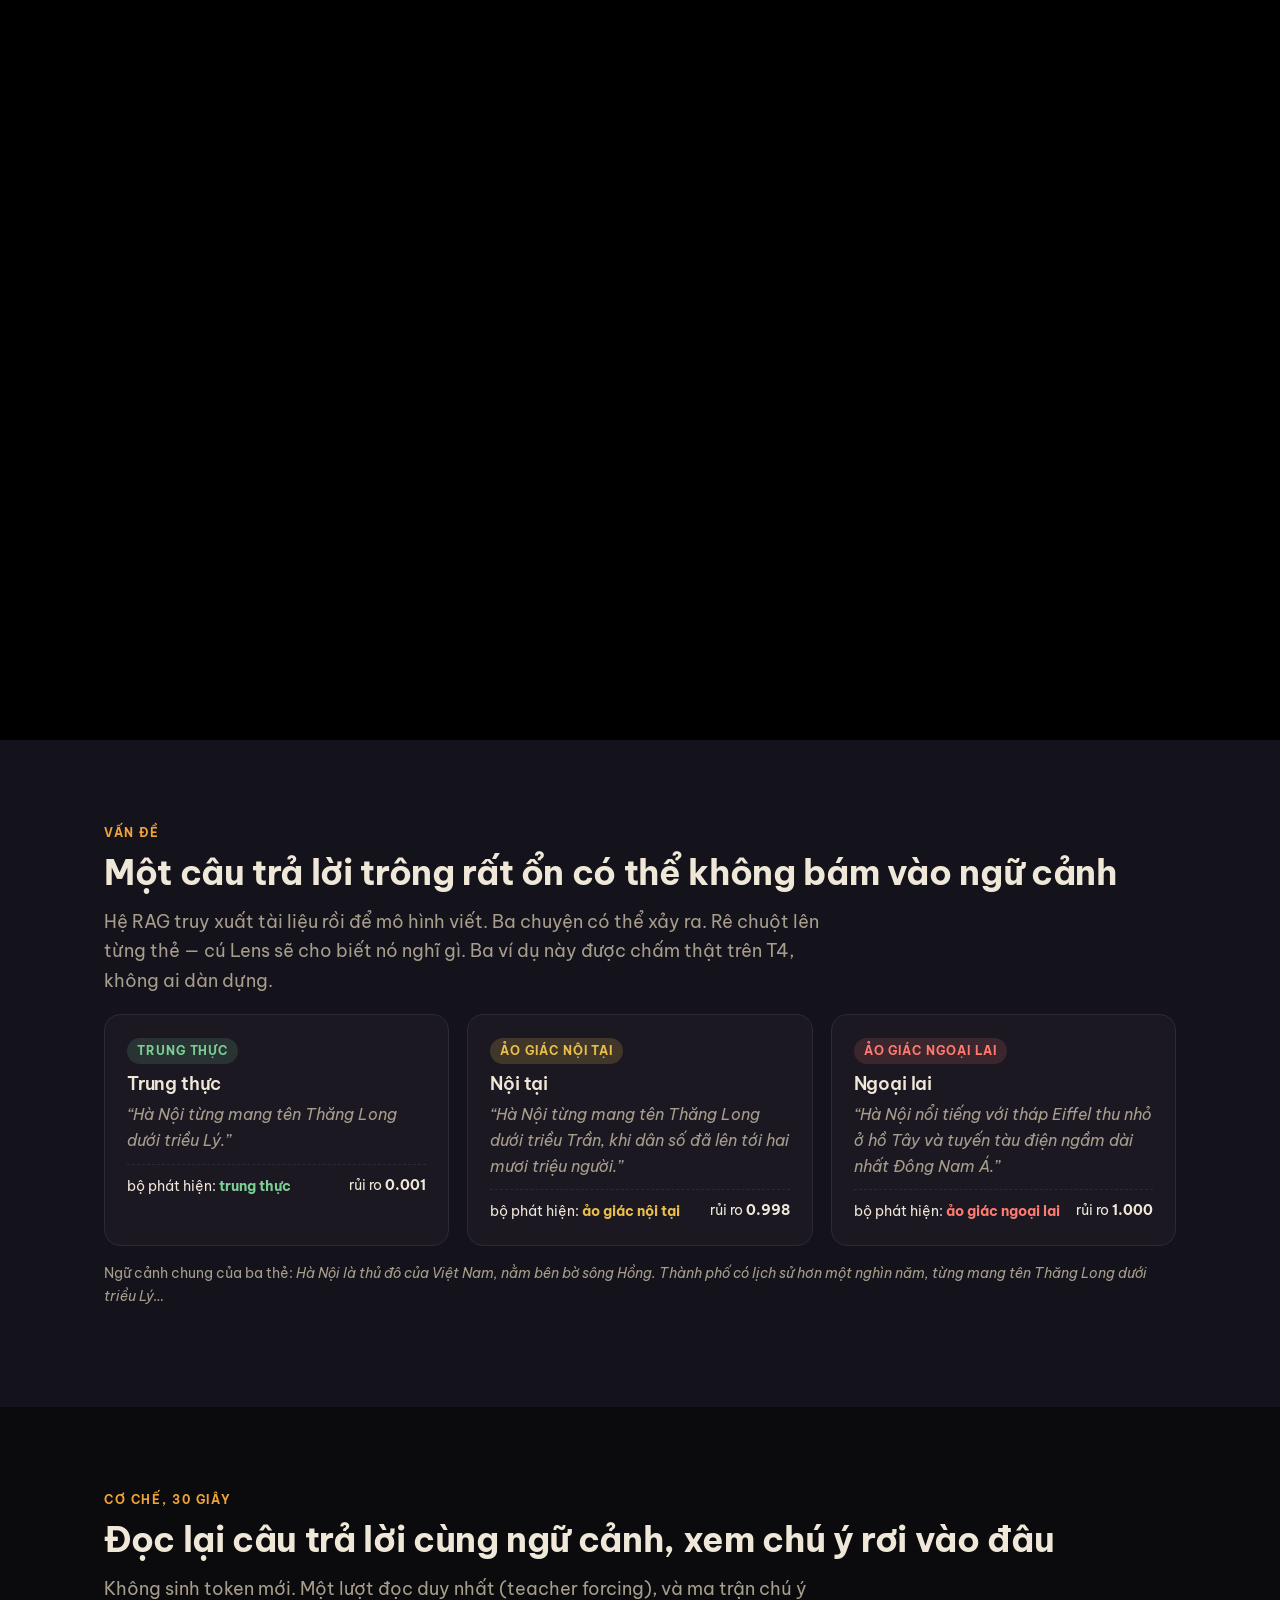
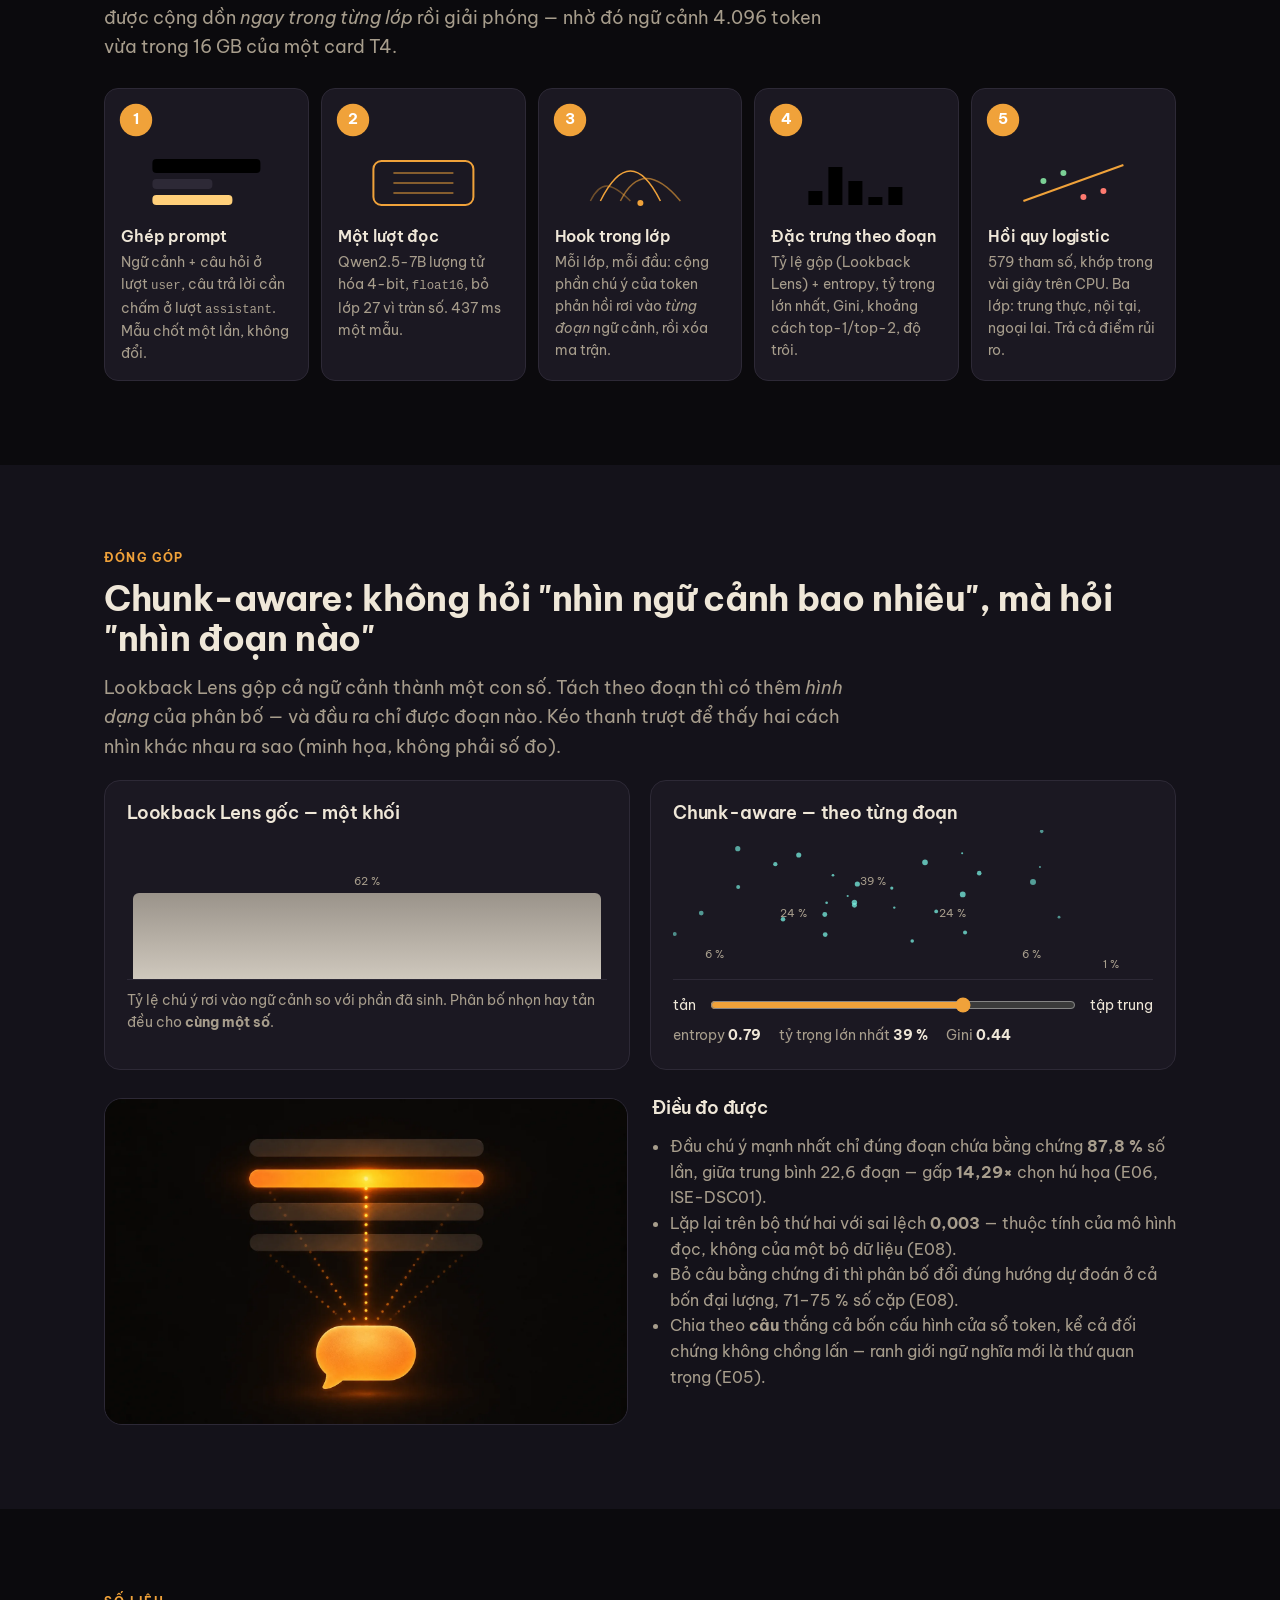
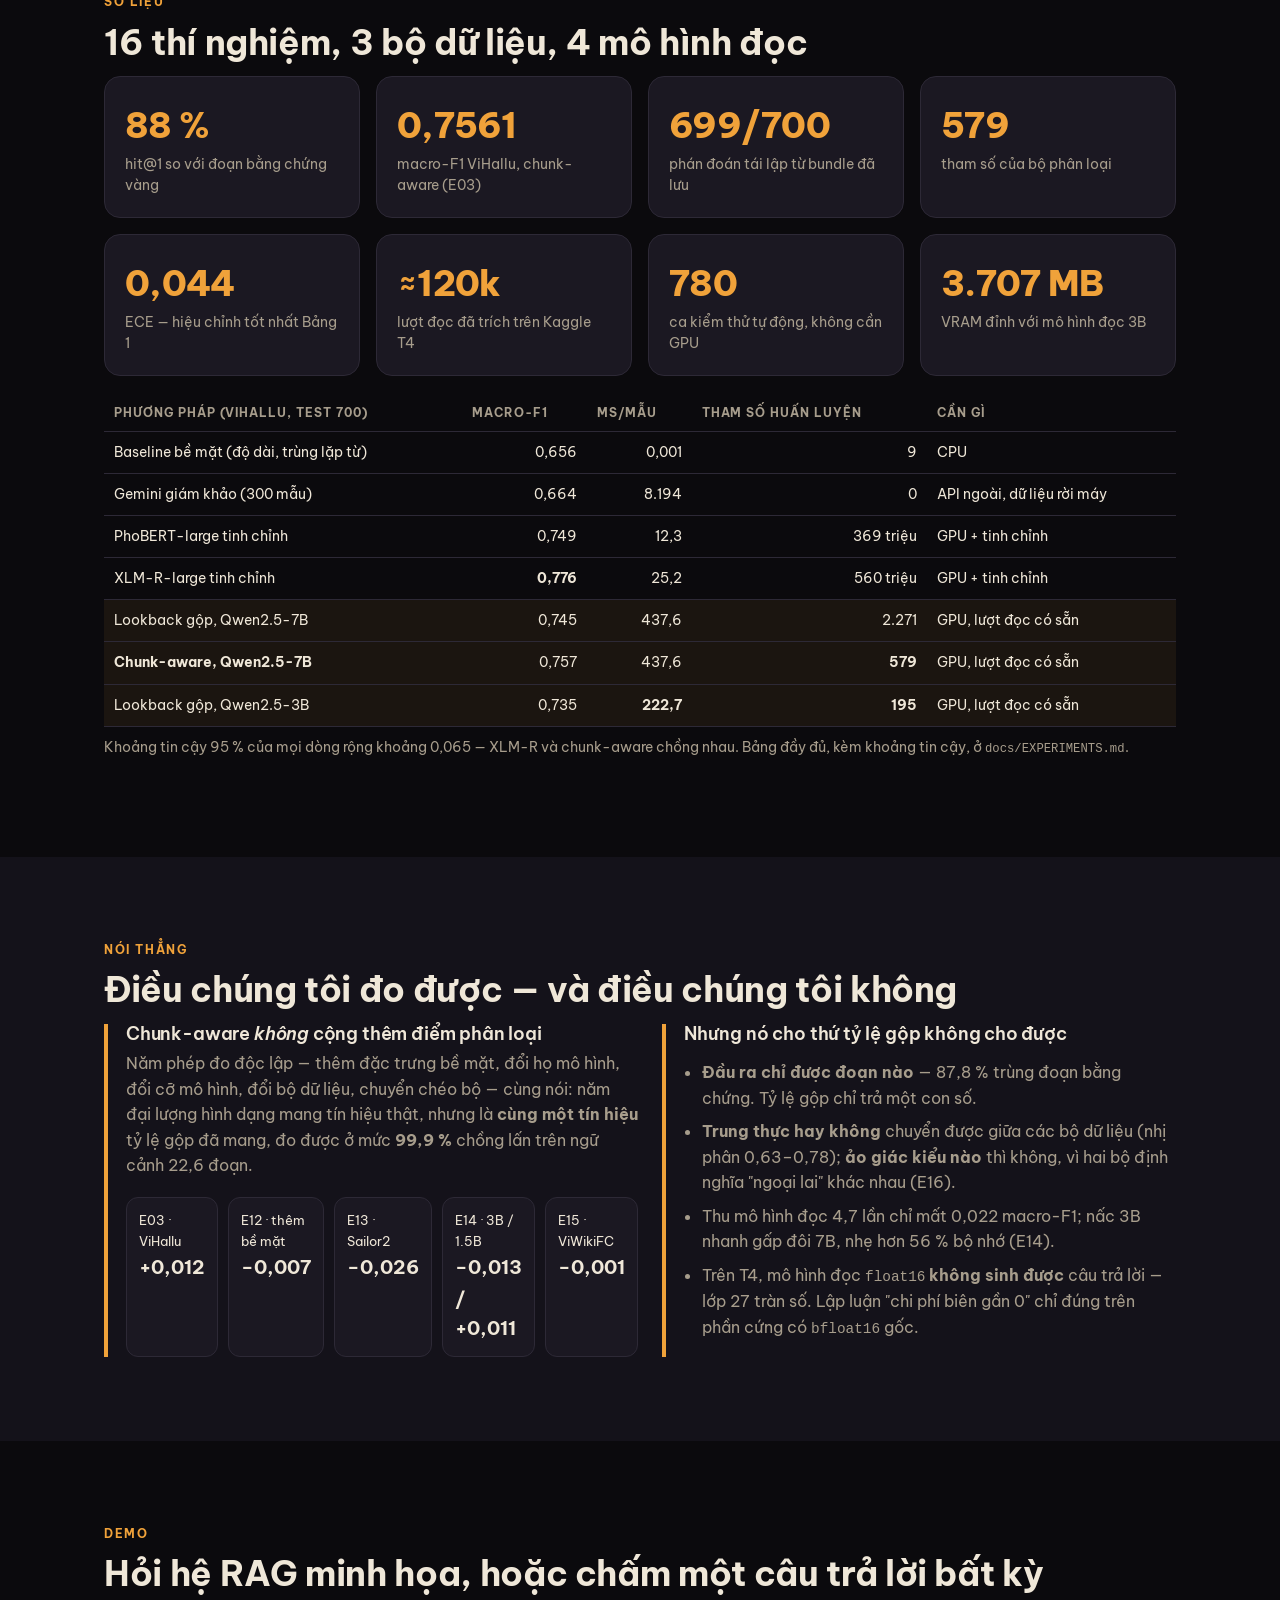
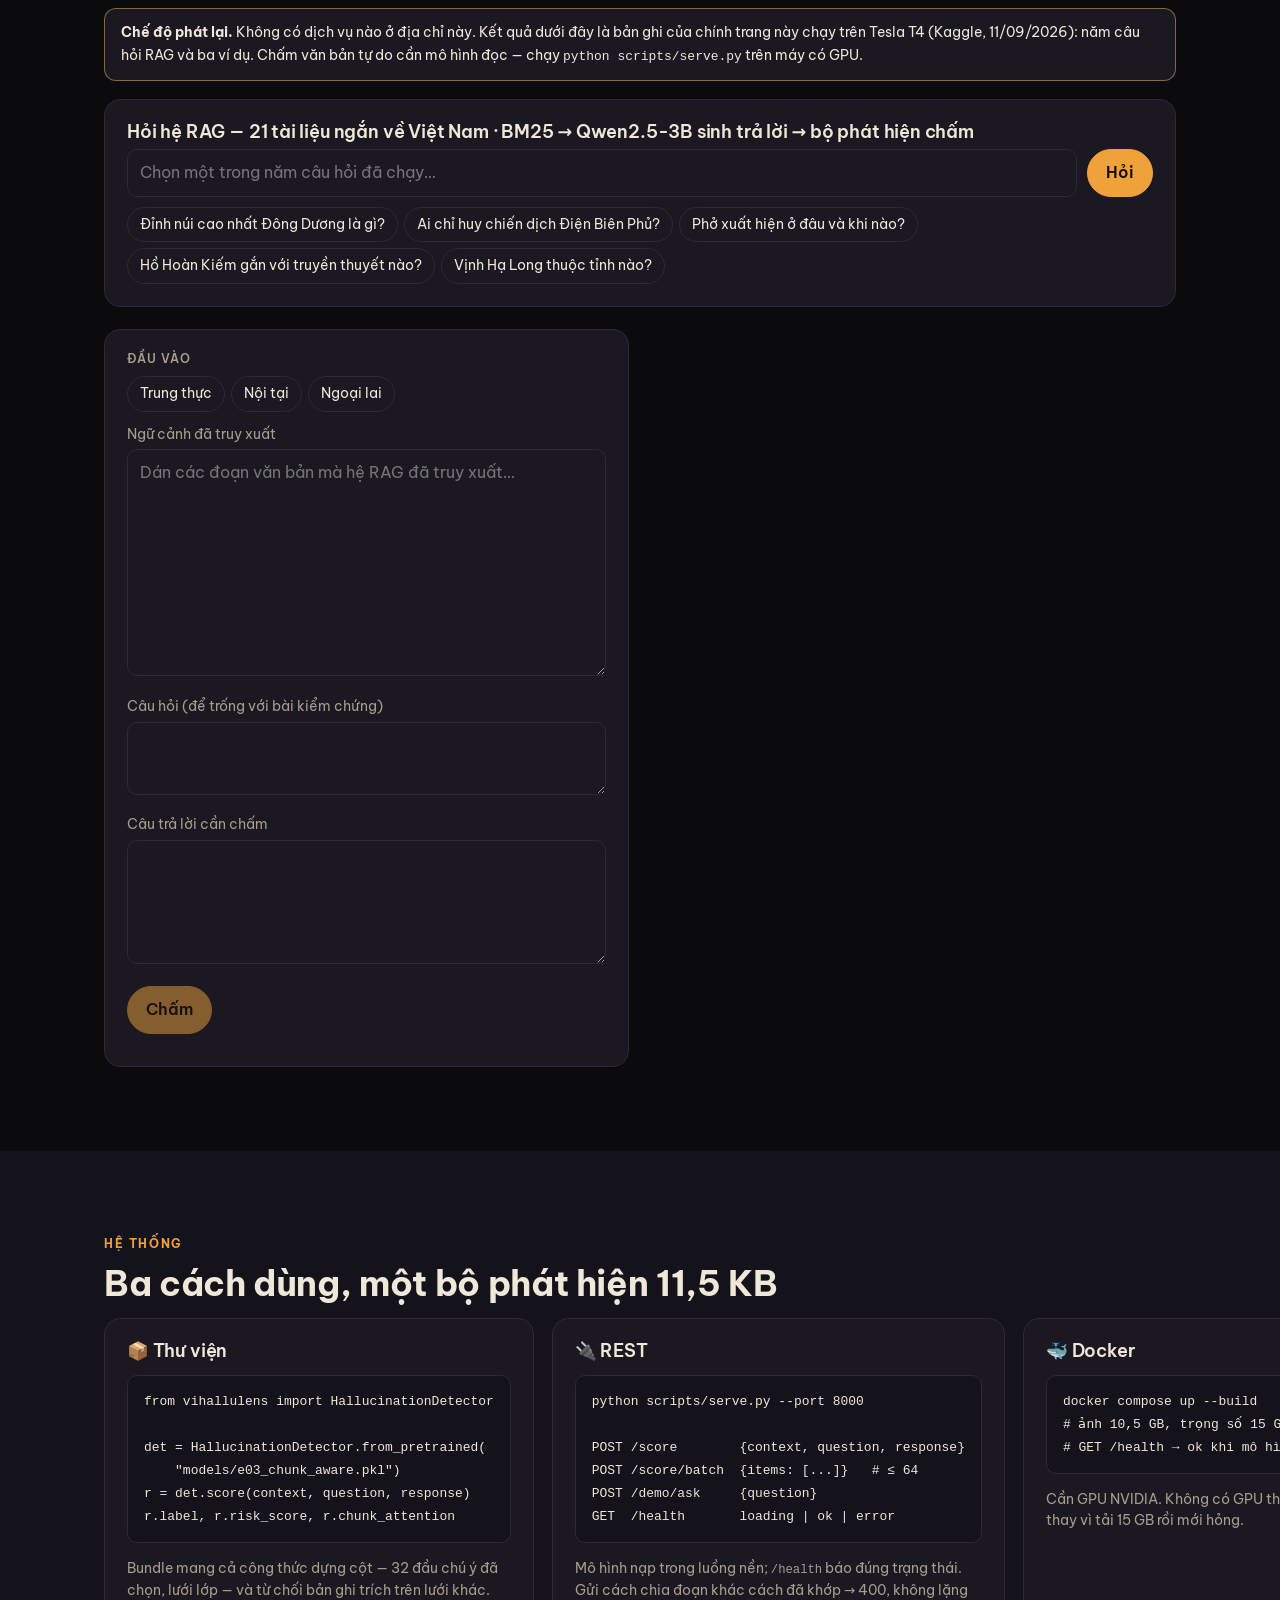
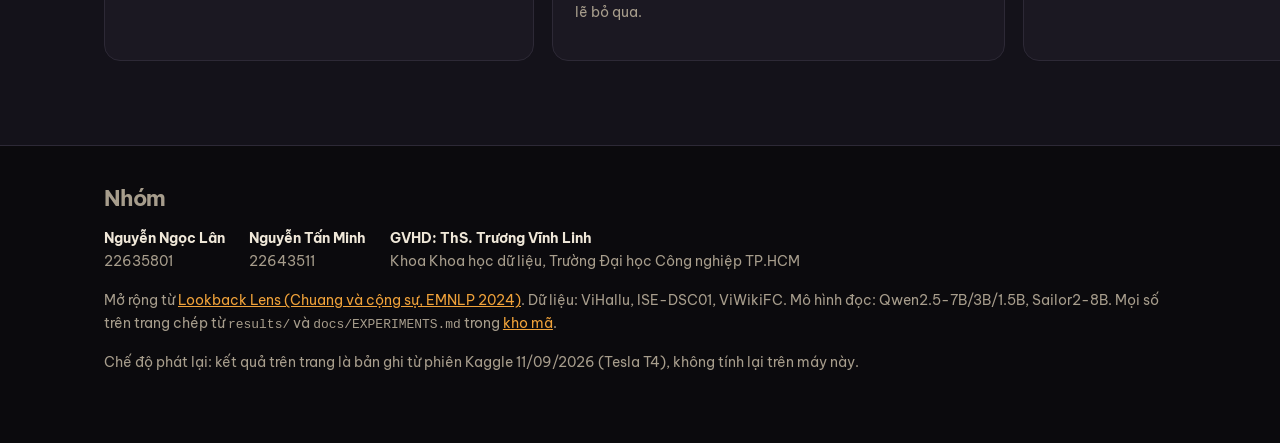
==== commit 4c77ed95: "Merge pull request #120 from wsunicorn/t39b-anh-that T39B: ảnh cú thật, mắt lam ngọc theo ảnh tham c" ====
--- a/src/vihallulens/serve/static/index.html
+++ b/src/vihallulens/serve/static/index.html
@@ -13,14 +13,14 @@
     --bg: #0b0a0d; --bg2: #14121a; --card: #1b1822; --ink: #efe7d8; --muted: #a79d8c;
     --line: #2d2936; --accent: #f0a23a; --accent-2: #ffcf7a; --accent-ink: #ffd9a0;
     --ok: #7bcf95; --warn: #e9be4c; --bad: #ff7a70; --owl: #8d6a45; --owl-2: #d9b07a;
-    --amber: #ff9d1c; --attn: 32 90% 58%; --shadow: 0 16px 50px -20px rgba(0,0,0,.9);
+    --amber: #ff9d1c; --eye: #2ce8d6; --eye-glow: 44, 232, 214; --attn: 32 90% 58%; --shadow: 0 16px 50px -20px rgba(0,0,0,.9);
     color-scheme: dark;
   }
   html[data-theme="light"] {
     --bg: #faf7f1; --bg2: #f1ebe0; --card: #ffffff; --ink: #1d1a17; --muted: #6e675d;
     --line: #e6dfd2; --accent: #b0561a; --accent-2: #e0a04a; --accent-ink: #7a3c0f;
     --ok: #2f7d4f; --warn: #b8860b; --bad: #b3261e; --owl: #6b4a2b; --owl-2: #c69a63;
-    --amber: #f08a00; --attn: 28 80% 55%; --shadow: 0 12px 40px -18px rgba(60,40,10,.35);
+    --amber: #f08a00; --eye: #12b7a7; --eye-glow: 18, 183, 167; --attn: 28 80% 55%; --shadow: 0 12px 40px -18px rgba(60,40,10,.35);
     color-scheme: light;
   }
   * { box-sizing: border-box; }
@@ -83,9 +83,10 @@
   .layer img, .layer svg.fallback { position: absolute; inset: 0; width: 100%; height: 100%; object-fit: contain; display: block; }
   .layer .eye { position: absolute; border-radius: 50%; transform: translate(-50%, -50%); }
   .layer .eye .iris { position: absolute; inset: 0; border-radius: 50%;
-                      background: repeating-conic-gradient(from 0deg, rgba(0,0,0,.10) 0deg 3deg, transparent 3deg 9deg), radial-gradient(circle at 45% 40%, #ffd27a 0%, var(--amber) 42%, #c65f00 78%, #6a2e00 100%);
-                      box-shadow: 0 0 0 2px rgba(0,0,0,.35), 0 0 48px 10px rgba(255,157,28,.45), 0 0 140px 30px rgba(255,140,20,.18); transition: filter .5s, box-shadow .5s; }
-  .layer .eye .pupil { position: absolute; left: 50%; top: 50%; width: 52%; height: 52%; border-radius: 50%; background: #06040a;
+                      --i1: #e2fffb; --i2: #2ee6d4; --i3: #0b9d92; --i4: #063a37; --g: var(--eye-glow);
+                      background: repeating-conic-gradient(from 0deg, rgba(0,0,0,.12) 0deg 3deg, transparent 3deg 9deg), radial-gradient(circle at 45% 40%, var(--i1) 0%, var(--i2) 40%, var(--i3) 76%, var(--i4) 100%);
+                      box-shadow: 0 0 0 2px rgba(0,0,0,.45), 0 0 48px 10px rgba(var(--g), .45), 0 0 150px 34px rgba(var(--g), .16); transition: background .5s, box-shadow .5s; }
+  .layer .eye .pupil { position: absolute; left: 50%; top: 50%; width: 46%; height: 46%; border-radius: 50%; background: #06040a;
                        transform: translate(-50%, -50%); transition: transform .12s ease-out, width .4s, height .4s; }
   .layer .eye .pupil::after { content: ""; position: absolute; left: 22%; top: 16%; width: 30%; height: 30%; border-radius: 50%; background: rgba(255,255,255,.85); }
   .layer .eye .lid { position: absolute; inset: -2%; border-radius: 50%; background: #0e0b08; transform: scaleY(0); transform-origin: 50% 0; transition: transform .1s; }
@@ -93,12 +94,12 @@
   .layer.think .eye:nth-child(3) .lid { transform: scaleY(.55); }
   .layer.sleep .eye .lid { transform: scaleY(.92); }
   /* verdict colours */
-  html.v-no .eye .iris { filter: hue-rotate(0deg) saturate(1.1); }
-  html.v-intrinsic .eye .iris { filter: hue-rotate(18deg) saturate(1.3) brightness(1.05); box-shadow: 0 0 0 2px rgba(0,0,0,.35), 0 0 40px 8px rgba(233,190,76,.45); }
+  html.v-no .eye .iris { --i1: #f2fffc; --i2: #4cf0df; }
+  html.v-intrinsic .eye .iris { --i1: #fff1c2; --i2: #f2c53d; --i3: #b9820a; --i4: #4a3200; --g: 240, 190, 60; }
   html.v-intrinsic .eye .lid { transform: scaleY(.45); }
-  html.v-extrinsic .eye .iris { filter: hue-rotate(-28deg) saturate(1.6) brightness(1.1); box-shadow: 0 0 0 2px rgba(0,0,0,.35), 0 0 46px 10px rgba(255,80,60,.5); }
-  html.v-extrinsic .eye .pupil { width: 68%; height: 68%; }
-  html.v-no .eye .pupil { width: 46%; height: 46%; }
+  html.v-extrinsic .eye .iris { --i1: #ffe0d6; --i2: #ff5a4a; --i3: #b3261e; --i4: #4a0c08; --g: 255, 90, 70; }
+  html.v-extrinsic .eye .pupil { width: 62%; height: 62%; }
+  html.v-no .eye .pupil { width: 40%; height: 40%; }
   /* boot: black, eyes only */
   body.boot #stage > *:not(.layer):not(#motes) { opacity: 0; }
   body.boot.lids .layer .eye .lid { transform: scaleY(1); transition: transform .35s; }
@@ -712,6 +713,7 @@
         img.onerror = () => { this.cfg = FALLBACK[kind]; this.build(FALLBACK[kind].svg()); };
         this.img = img; host.appendChild(img);
         if (cfg.aspect) host.style.aspectRatio = String(cfg.aspect);
+        for (const k of Object.keys(cfg)) if (/^img\//.test(String(cfg[k])) && k !== "file") { const pre = new Image(); pre.src = cfg[k]; }  // variants swap instantly
         this.buildEyes();
       } else this.build(FALLBACK[kind].svg());
     }
@@ -723,7 +725,8 @@
         // r is a fraction of the image WIDTH; height uses the aspect so the eye stays round
         const ar = this.cfg.aspect || (this.kind === "prof" ? 0.8 : 1);
         el.style.left = (100 * e.cx) + "%"; el.style.top = (100 * e.cy) + "%";
-        el.style.width = (200 * e.r) + "%"; el.style.height = (200 * e.r * ar) + "%";
+        const k = 1.06;  // a hair larger than the painted disc; the glow covers the rest
+        el.style.width = (200 * e.r * k) + "%"; el.style.height = (200 * e.r * ar * k) + "%";
         el.innerHTML = `<div class="iris"></div><div class="pupil"></div><div class="lid"></div>`;
         this.host.appendChild(el); this.eyes.push(el);
       });
@@ -829,7 +832,7 @@
           const t = T[Math.floor(m.a * T.length) % T.length]; const dx = t.x - m.x, dy = t.y - m.y, d = Math.hypot(dx, dy) || 1;
           m.vx += dx / d * .06 + (Math.random() - .5) * .25; m.vy += dy / d * .06 + (Math.random() - .5) * .25; m.vx *= .96; m.vy *= .96; m.x += m.vx; m.y += m.vy;
           if (d < 18) { m.x = Math.random() * c.width; m.y = Math.random() * c.height; m.vx = m.vy = 0; }
-          ctx.beginPath(); ctx.arc(m.x, m.y, m.s, 0, 7); ctx.fillStyle = `rgba(255,170,60,${(0.25 + 0.5 * Math.min(1, 120 / d)).toFixed(2)})`; ctx.fill();
+          ctx.beginPath(); ctx.arc(m.x, m.y, m.s, 0, 7); ctx.fillStyle = `rgba(120,240,225,${(0.25 + 0.5 * Math.min(1, 120 / d)).toFixed(2)})`; ctx.fill();
         }
       }
       requestAnimationFrame(this.tick);
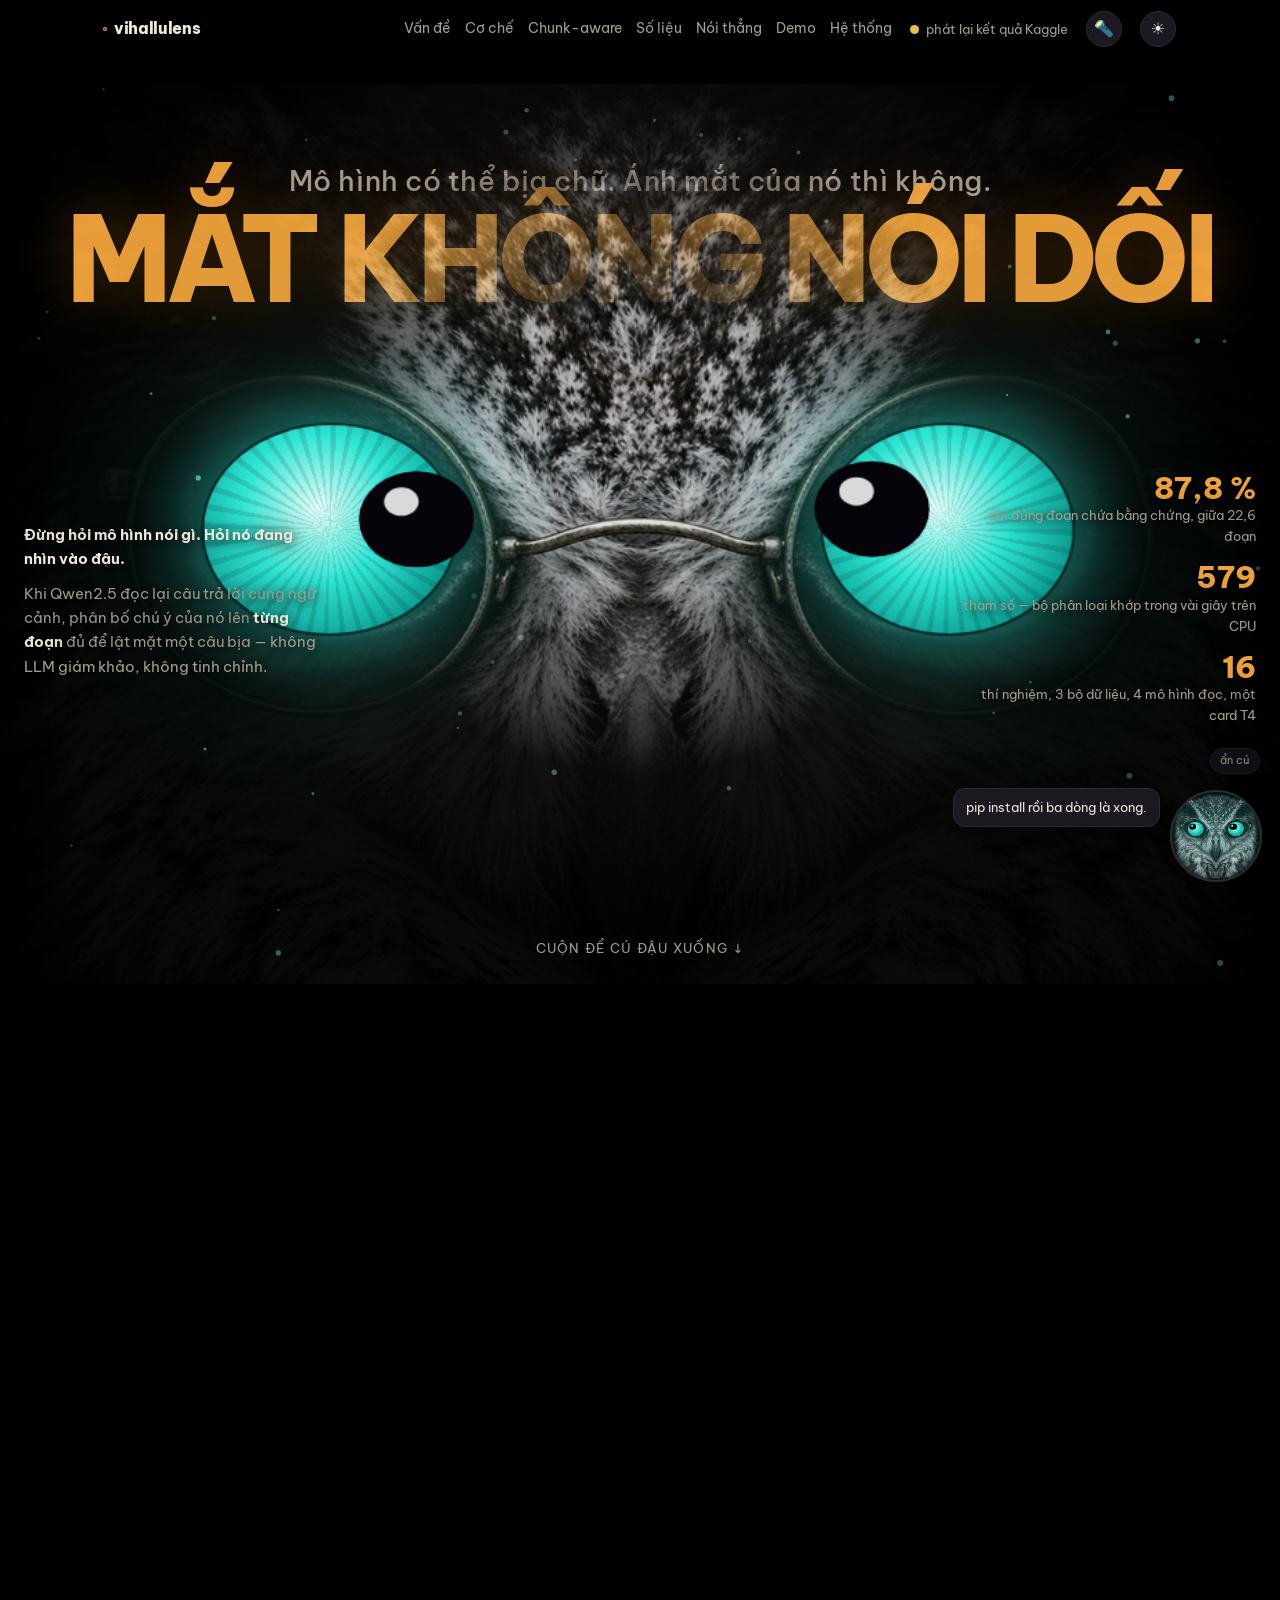
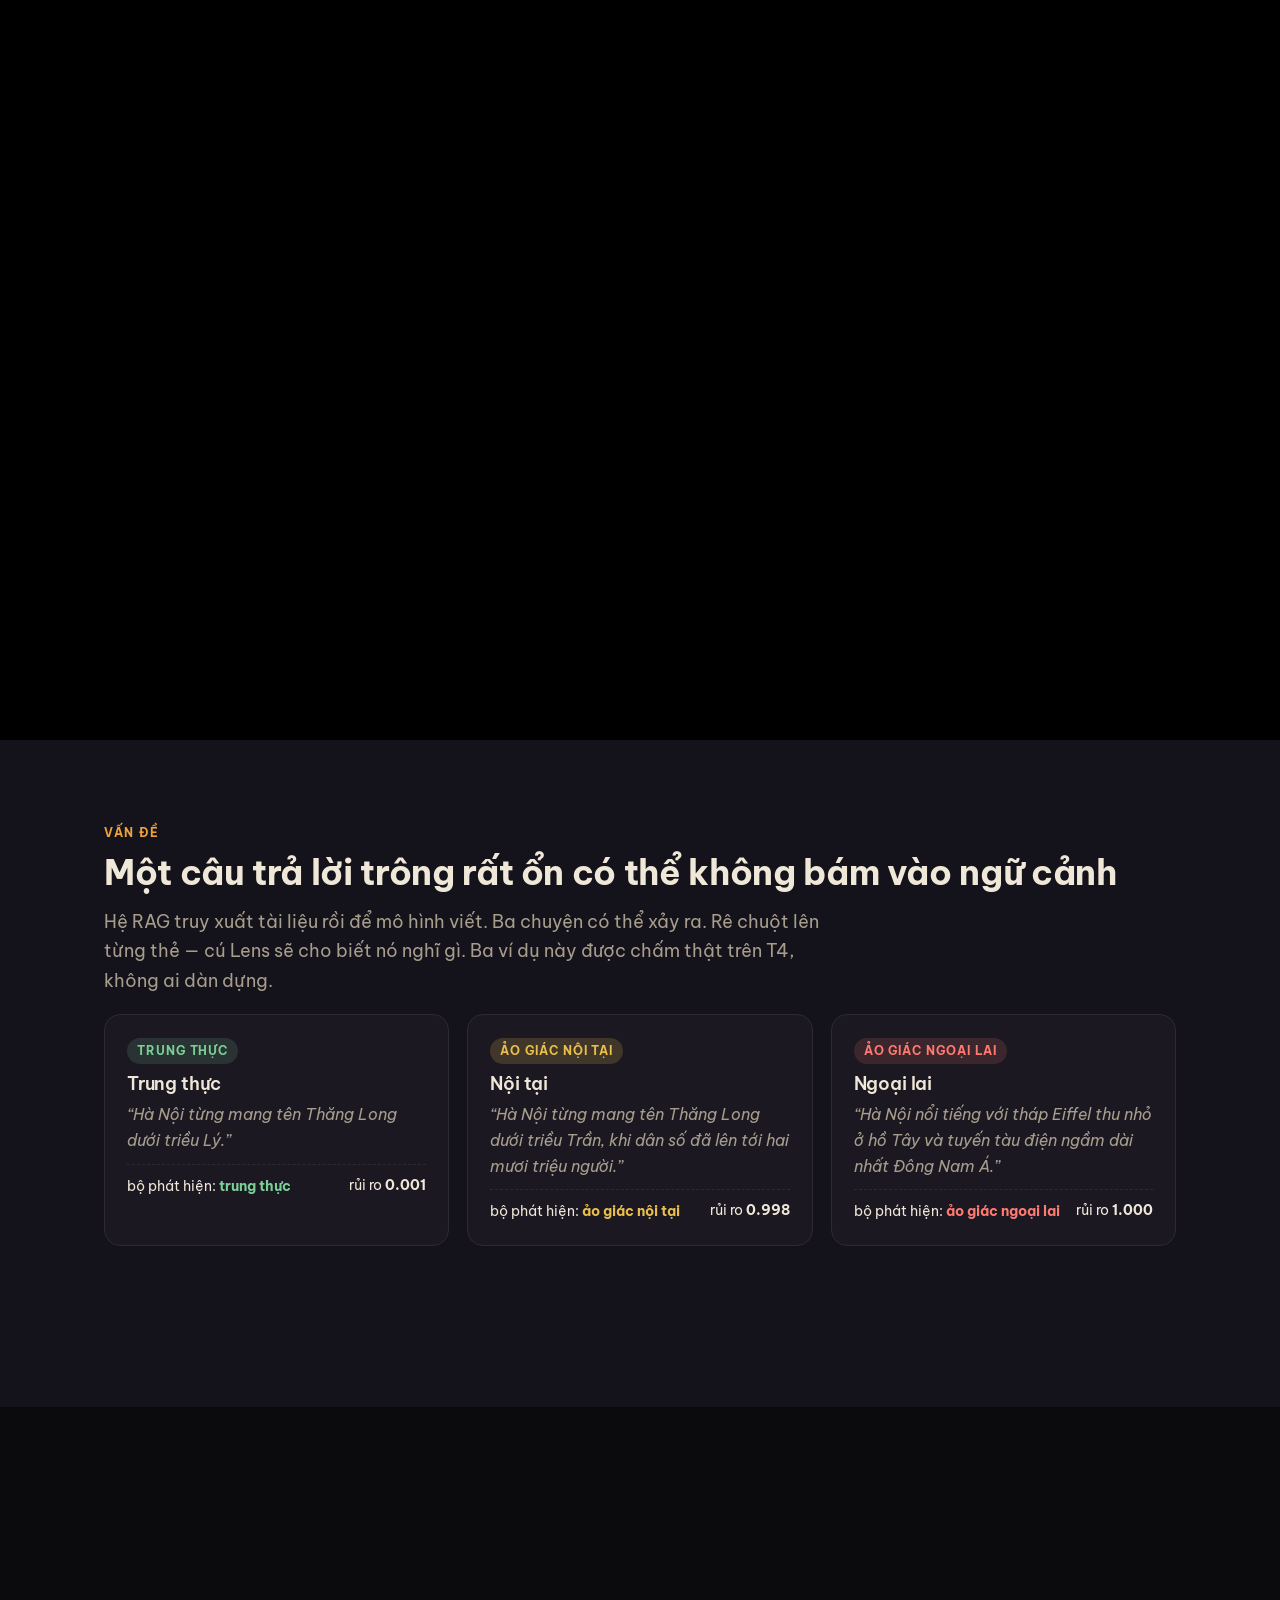
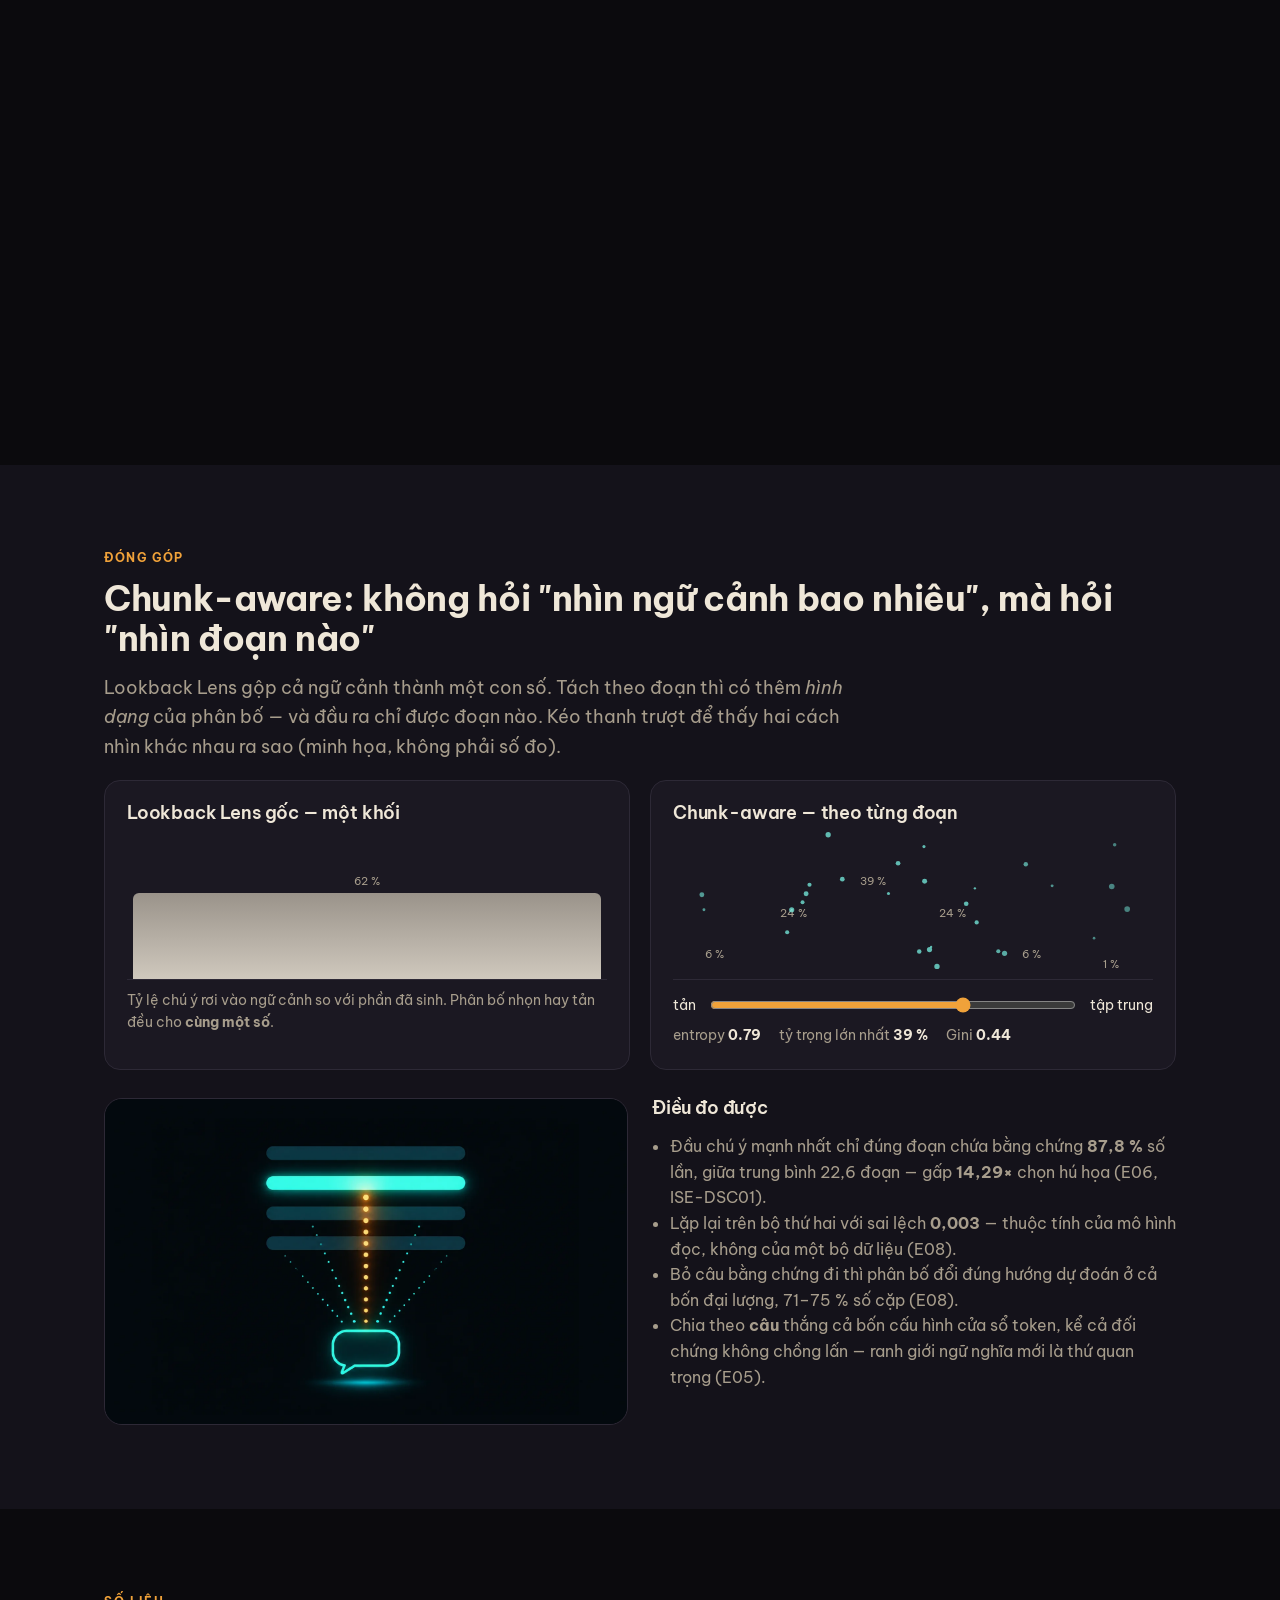
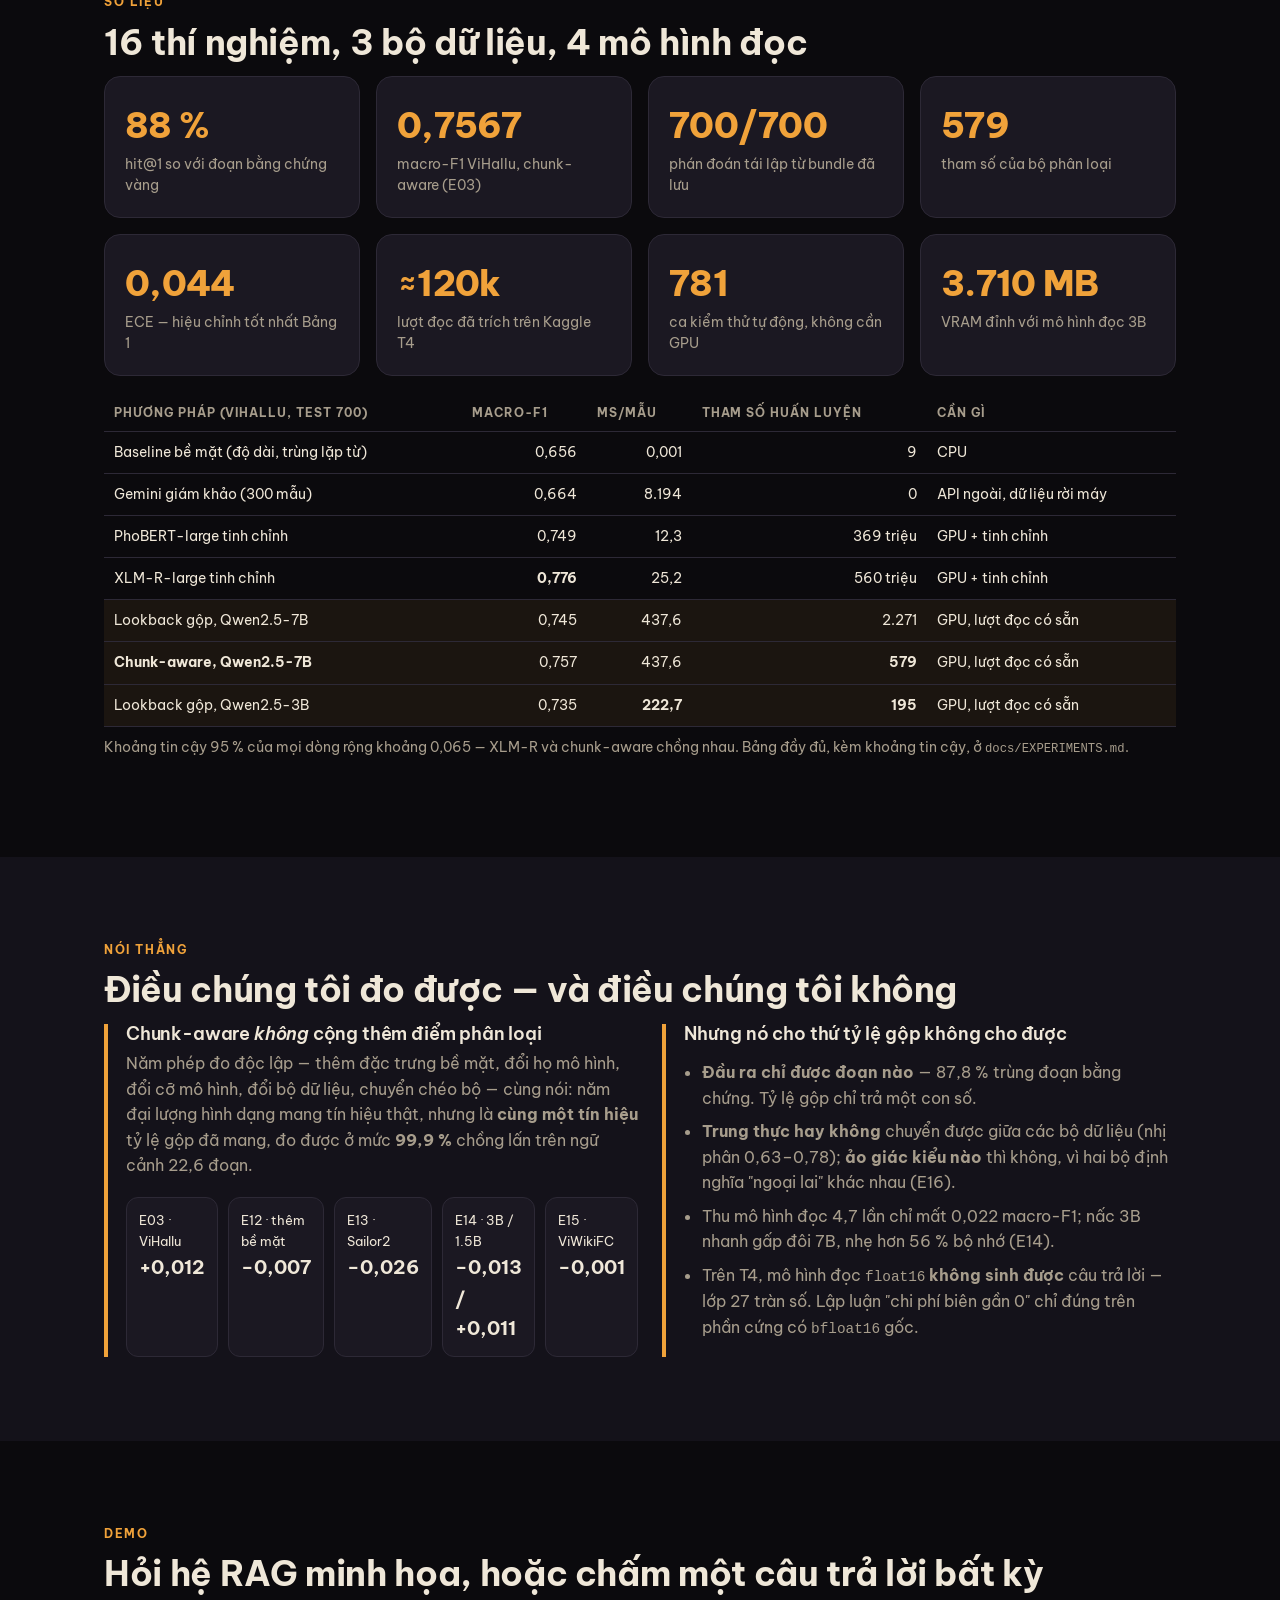
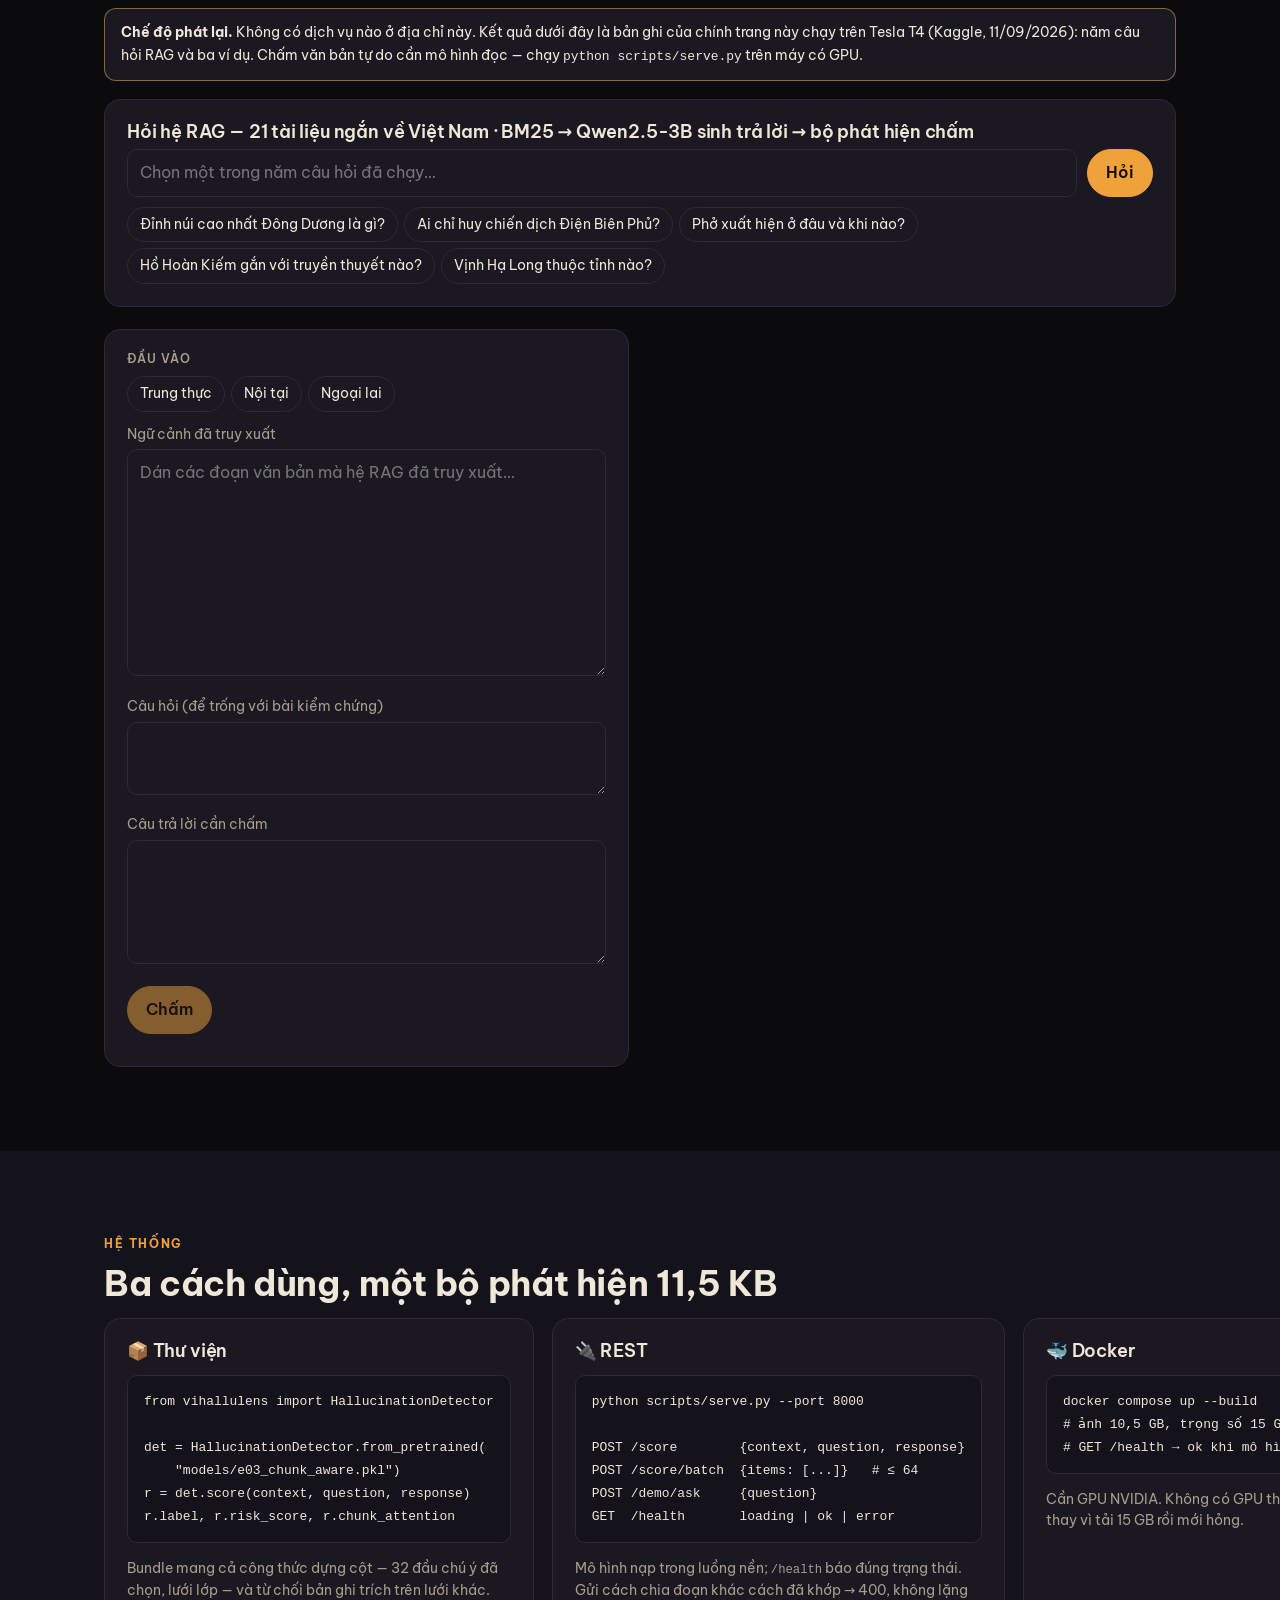
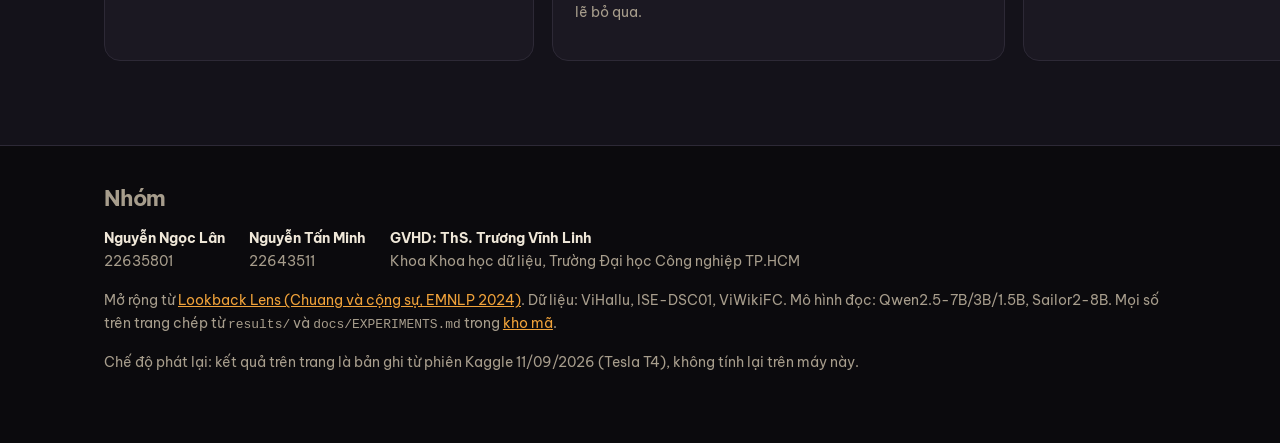
==== commit c580402d: "Merge pull request #121 from wsunicorn/t39b-cu-dong T39B: ảnh cú xám mắt lam ngọc, cử động theo con " ====
--- a/src/vihallulens/serve/static/index.html
+++ b/src/vihallulens/serve/static/index.html
@@ -80,7 +80,13 @@
   .side .stat span { font-size: .82rem; display: block; }
   @media (max-width: 1100px) { .side { display: none; } }
   .layer { position: absolute; left: 50%; top: 50%; transform: translate(-50%, -50%); will-change: transform, opacity; }
+  .layer .inner, .layer .breath { position: absolute; inset: 0; transform-origin: 50% 100%; }
+  .layer .inner { transition: transform .25s ease-out; }
+  #prof .breath { animation: breath 4.2s ease-in-out infinite; }
+  @keyframes breath { 50% { transform: scaleY(1.012) scaleX(.996); } }
+  .layer.nod .inner { animation: nod .7s; } .layer.shake .inner { animation: shake .45s; }
   .layer img, .layer svg.fallback { position: absolute; inset: 0; width: 100%; height: 100%; object-fit: contain; display: block; }
+  .layer img.off { opacity: 0 !important; }
   .layer .eye { position: absolute; border-radius: 50%; transform: translate(-50%, -50%); }
   .layer .eye .iris { position: absolute; inset: 0; border-radius: 50%;
                       --i1: #e2fffb; --i2: #2ee6d4; --i3: #0b9d92; --i4: #063a37; --g: var(--eye-glow);
@@ -105,9 +111,9 @@
   body.boot.lids .layer .eye .lid { transform: scaleY(1); transition: transform .35s; }
   body.boot .layer .eye .iris { transition: box-shadow 1s; }
   body.boot .layer img, body.boot .layer svg.fallback { opacity: 0; }
-  .layer img, .layer svg.fallback { transition: opacity 1.2s ease; }
+  body.fade .layer img, body.fade .layer svg.fallback { transition: opacity 1.2s ease; }  /* only for the opening fade-in */
   #face { width: min(108vmin, 1100px); aspect-ratio: 1; z-index: 2; top: 60%; }
-  #prof { width: min(78vh, 620px); aspect-ratio: 4/5; z-index: 2; opacity: 0; pointer-events: none; }
+  #prof { width: min(78vh, 620px); aspect-ratio: 4/5; z-index: 2; opacity: 0; }
   #branch { position: absolute; left: -4%; bottom: 6%; width: 70vw; max-width: 900px; z-index: 3; opacity: 0; pointer-events: none; }
   #branch img { width: 100%; display: block; }
   #intro { position: absolute; z-index: 4; left: 50%; top: 50%; width: min(520px, 92vw); transform: translate(-50%, -50%); opacity: 0; pointer-events: none;
@@ -122,7 +128,7 @@
   @keyframes bob { 50% { transform: translate(-50%, 6px); } }
   /* the torch: everything dark except around the pointer */
   /* the torch is a mask on the owl itself: feathers show only around the pointer, text is never dimmed */
-  #face.torch > img, #face.torch > svg.fallback {
+  #face.torch img, #face.torch svg.fallback {
     -webkit-mask-image: radial-gradient(ellipse 26% 26% at var(--fx, 50%) var(--fy, 50%), #000 0, rgba(0,0,0,.85) 45%, rgba(0,0,0,.05) 100%);
     mask-image: radial-gradient(ellipse 26% 26% at var(--fx, 50%) var(--fy, 50%), #000 0, rgba(0,0,0,.85) 45%, rgba(0,0,0,.05) 100%); }
   #torch { display: none; }
@@ -703,35 +709,62 @@
     return tpl.outerHTML;
   }
   class OwlLayer {
+    // host > .inner (pointer-driven tilt/lean) > .breath (idle breathing) > img|svg + eyes
     constructor(host, kind, rig) {
-      this.host = host; this.kind = kind; this.eyes = [];
+      this.host = host; this.kind = kind; this.eyes = []; this.variant = "base"; this.busy = false;
       const cfg = rig && rig[kind];
       this.cfg = cfg || FALLBACK[kind];
-      host.innerHTML = "";
+      host.innerHTML = `<div class="inner"><div class="breath"></div></div>`;
+      this.stage = host.querySelector(".breath"); this.inner = host.querySelector(".inner");
       if (cfg && cfg.file) {
-        const img = document.createElement("img"); img.src = cfg.file; img.alt = ""; img.decoding = "async";
-        img.onerror = () => { this.cfg = FALLBACK[kind]; this.build(FALLBACK[kind].svg()); };
-        this.img = img; host.appendChild(img);
+        // one <img> per variant, all loaded up front; a variant change only toggles which one shows
+        this.imgs = {};
+        const add = (name, file) => { const img = document.createElement("img"); img.src = file; img.alt = ""; img.decoding = "async"; img.classList.toggle("off", name !== "base"); this.stage.appendChild(img); this.imgs[name] = img; return img; };
+        add("base", cfg.file).onerror = () => { this.cfg = FALLBACK[kind]; this.build(FALLBACK[kind].svg()); };
+        Object.entries(cfg.variants || {}).forEach(([name, v]) => add(name, v.file));
+        this.img = this.imgs.base;
         if (cfg.aspect) host.style.aspectRatio = String(cfg.aspect);
-        for (const k of Object.keys(cfg)) if (/^img\//.test(String(cfg[k])) && k !== "file") { const pre = new Image(); pre.src = cfg[k]; }  // variants swap instantly
-        this.buildEyes();
+        this.buildEyes(cfg.eyes);
       } else this.build(FALLBACK[kind].svg());
     }
-    build(svg) { this.host.querySelectorAll("img, svg.fallback, .eye").forEach((n) => n.remove()); this.host.insertAdjacentHTML("afterbegin", svg); this.buildEyes(); }
-    buildEyes() {
-      this.host.querySelectorAll(".eye").forEach((n) => n.remove()); this.eyes = [];
-      this.cfg.eyes.forEach((e, i) => {
+    build(svg) { this.stage.querySelectorAll("img, svg.fallback").forEach((n) => n.remove()); this.img = null; this.imgs = null; this.stage.insertAdjacentHTML("afterbegin", svg); this.buildEyes(this.cfg.eyes); }
+    buildEyes(eyes) {
+      this.stage.querySelectorAll(".eye").forEach((n) => n.remove()); this.eyes = [];
+      const ar = this.cfg.aspect || (this.kind === "prof" ? 0.8 : 1), k = 1.06;  // a hair larger than the painted disc
+      eyes.forEach((e) => {
         const el = document.createElement("div"); el.className = "eye";
-        // r is a fraction of the image WIDTH; height uses the aspect so the eye stays round
-        const ar = this.cfg.aspect || (this.kind === "prof" ? 0.8 : 1);
+        const rx = e.rx ?? e.r, ry = e.ry ?? e.r * ar;   // fractions of width / height
         el.style.left = (100 * e.cx) + "%"; el.style.top = (100 * e.cy) + "%";
-        const k = 1.06;  // a hair larger than the painted disc; the glow covers the rest
-        el.style.width = (200 * e.r * k) + "%"; el.style.height = (200 * e.r * ar * k) + "%";
+        el.style.width = (200 * rx * k) + "%"; el.style.height = (200 * ry * k) + "%";
         el.innerHTML = `<div class="iris"></div><div class="pupil"></div><div class="lid"></div>`;
-        this.host.appendChild(el); this.eyes.push(el);
+        this.stage.appendChild(el); this.eyes.push(el);
       });
     }
-    setVariant(name) { if (!this.img || !this.cfg[name] && name !== "base") return; const want = name === "base" ? this.cfg.file : this.cfg[name]; if (this.img.getAttribute("src") !== want) this.img.src = want; }
+    has(name) { return !!(this.cfg.variants && this.cfg.variants[name]); }
+    setVariant(name) {
+      if (!this.img) return;
+      const v = name === "base" ? { file: this.cfg.file, eyes: this.cfg.eyes } : this.cfg.variants && this.cfg.variants[name];
+      if (!v || this.variant === name) return;
+      this.variant = name; Object.entries(this.imgs).forEach(([n, img]) => { img.classList.toggle("off", n !== name); }); this.buildEyes(v.eyes || this.cfg.eyes);
+    }
+    // play a list of [variant, ms] frames, then return to base
+    play(frames, done) {
+      if (!this.img || this.busy) return; this.busy = true;
+      const step = (i) => { if (i >= frames.length) { this.setVariant("base"); this.busy = false; done && done(); return; } this.setVariant(frames[i][0]); setTimeout(() => step(i + 1), frames[i][1]); };
+      step(0);
+    }
+    wave() {
+      const f = this.has("wave") ? [["point", 200], ["wave", 260], ["point", 220], ["wave", 260], ["point", 220]] : [["point", 260], ["base", 220], ["point", 260], ["base", 220], ["point", 300]];
+      this.play(f);
+    }
+    // pointer-driven body language: the face turns its head (3D tilt), the professor leans on his feet
+    lean(px, py, strength = 1) {
+      const r = this.host.getBoundingClientRect(); if (!r.width) return;
+      const nx = Math.max(-1, Math.min(1, (px - (r.left + r.width / 2)) / (innerWidth / 2)));
+      const ny = Math.max(-1, Math.min(1, (py - (r.top + r.height / 2)) / (innerHeight / 2)));
+      if (this.kind === "face") this.inner.style.transform = `perspective(1200px) rotateY(${(nx * 9 * strength).toFixed(2)}deg) rotateX(${(-ny * 6 * strength).toFixed(2)}deg)`;
+      else this.inner.style.transform = `rotate(${(nx * 4 * strength).toFixed(2)}deg) translateX(${(nx * 10 * strength).toFixed(1)}px)`;
+    }
     look(px, py) {
       if (this.host.classList.contains("sleep")) return;
       this.eyes.forEach((el) => {
@@ -740,8 +773,10 @@
         const m = Math.min(1, d / 300) * r.width * 0.22;
         el.querySelector(".pupil").style.transform = `translate(calc(-50% + ${(dx / d * m).toFixed(1)}px), calc(-50% + ${(dy / d * m).toFixed(1)}px))`;
       });
+      if (this.host.id === "face" || this.host.id === "prof") this.lean(px, py);
     }
     blink(ms = 140) { this.host.classList.add("blink"); setTimeout(() => this.host.classList.remove("blink"), ms); }
+    act(cls, ms) { this.host.classList.add(cls); setTimeout(() => this.host.classList.remove(cls), ms); }
     screenEyes() { return this.eyes.map((el) => { const r = el.getBoundingClientRect(); return { x: r.left + r.width / 2, y: r.top + r.height / 2, on: r.width > 0 && getComputedStyle(this.host).opacity !== "0" }; }); }
   }
   const layers = [];
@@ -759,7 +794,8 @@
     if (reduced || !document.body.classList.contains("boot")) { document.body.classList.remove("boot", "lids"); return; }
     setTimeout(() => document.body.classList.remove("lids"), 600);
     setTimeout(() => face.blink(180), 1500);
-    setTimeout(() => { document.body.classList.remove("boot"); }, 2100);
+    setTimeout(() => { document.body.classList.add("fade"); document.body.classList.remove("boot"); }, 2100);
+    setTimeout(() => document.body.classList.remove("fade"), 3500);
   }
   if (!new URLSearchParams(location.search).has("noboot")) document.body.classList.add("boot", "lids");
 
@@ -805,7 +841,8 @@
       ? `translateY(${(40 - 40 * s3).toFixed(1)}px)`
       : `translate(calc(-50% - 24vw), calc(-50% + ${(40 - 40 * s3).toFixed(1)}px))`;
     intro.classList.toggle("on", s3 > .6);
-    if (prof) prof.setVariant(s3 > .5 ? "point" : "base");
+    if (prof && !prof.busy) prof.setVariant(s3 > .5 ? "point" : "base");
+    if (prof && s3 > .6 && !window.__waved) { window.__waved = true; setTimeout(() => { prof.wave(); say("Chào! Tôi là Lens, người gác đêm của trang này."); }, 300); }
     hint.style.opacity = p < .05 ? "1" : "0";
     paintTorch();
     $("side-l").style.opacity = $("side-r").style.opacity = (1 - span(p, .05, .3)).toFixed(3);
@@ -847,6 +884,11 @@
   function verdict(label, ms = 4000) {
     root.classList.remove("v-no", "v-intrinsic", "v-extrinsic"); root.classList.add("v-" + label);
     layers.forEach((l) => l.blink(120));
+    if (prof) {
+      if (label === "no") { prof.act("nod", 700); if (prof.has("happy")) prof.play([["happy", 1800]]); }
+      else if (label === "intrinsic") { if (prof.has("think")) prof.play([["think", 2200]]); }
+      else { prof.act("shake", 450); if (prof.has("shock")) prof.play([["shock", 1800]]); }
+    }
     clearTimeout(verdictT); verdictT = setTimeout(() => root.classList.remove("v-" + label), ms);
     say(label === "no" ? "Bám sát ngữ cảnh. Tôi yên tâm." : label === "intrinsic" ? "Có đọc ngữ cảnh… mà nói lệch. Nội tại." : "Chỗ này không có trong ngữ cảnh!");
   }
@@ -856,6 +898,9 @@
   ["pointermove", "scroll", "keydown", "click", "touchstart"].forEach((ev) => addEventListener(ev, wake, { passive: true }));
   buddy.addEventListener("click", () => say(["Kéo xuống demo thử đi!", "Tôi nhìn đoạn nào, tô đoạn đó.", "87,8 % — không phải hú họa.", "Đừng tin nhãn ba lớp quá, hãy tin điểm rủi ro."][Math.floor(Math.random() * 4)]));
   $("buddy-off").onclick = () => { buddy.classList.add("hidden"); $("buddy-off").style.display = "none"; };
+  $("prof").addEventListener("click", () => { if (prof) { prof.wave(); say(["Chào bạn!", "Cuộn tiếp đi, còn nhiều lắm.", "Tôi chấm 700 mẫu, trùng 700 với chính tôi."][Math.floor(Math.random() * 3)]); } });
+  $("face").addEventListener("click", () => { if (face) { face.blink(120); setTimeout(() => face.blink(120), 260); say("Nhìn gì? Tôi mới là người nhìn."); } });
+  $("prof").style.cursor = "pointer"; $("face").style.cursor = "pointer";
   const said = new Set();
   const notes = { problem: "Ba thẻ này chấm thật đấy, rê thử.", how: "Tôi không sinh chữ — chỉ đọc lại.", chunk: "Kéo thanh trượt xem hình dạng đổi.", numbers: "Số nào cũng có trong results/.", honest: "Phần này hội đồng sẽ hỏi. Nói trước.", demo: "Đến lượt bạn.", system: "pip install rồi ba dòng là xong." };
   const sectionIO = new IntersectionObserver((entries) => entries.forEach((en) => { const id = en.target.id; if (en.isIntersecting && !said.has(id) && notes[id]) { said.add(id); say(notes[id]); } }), { threshold: .35 });
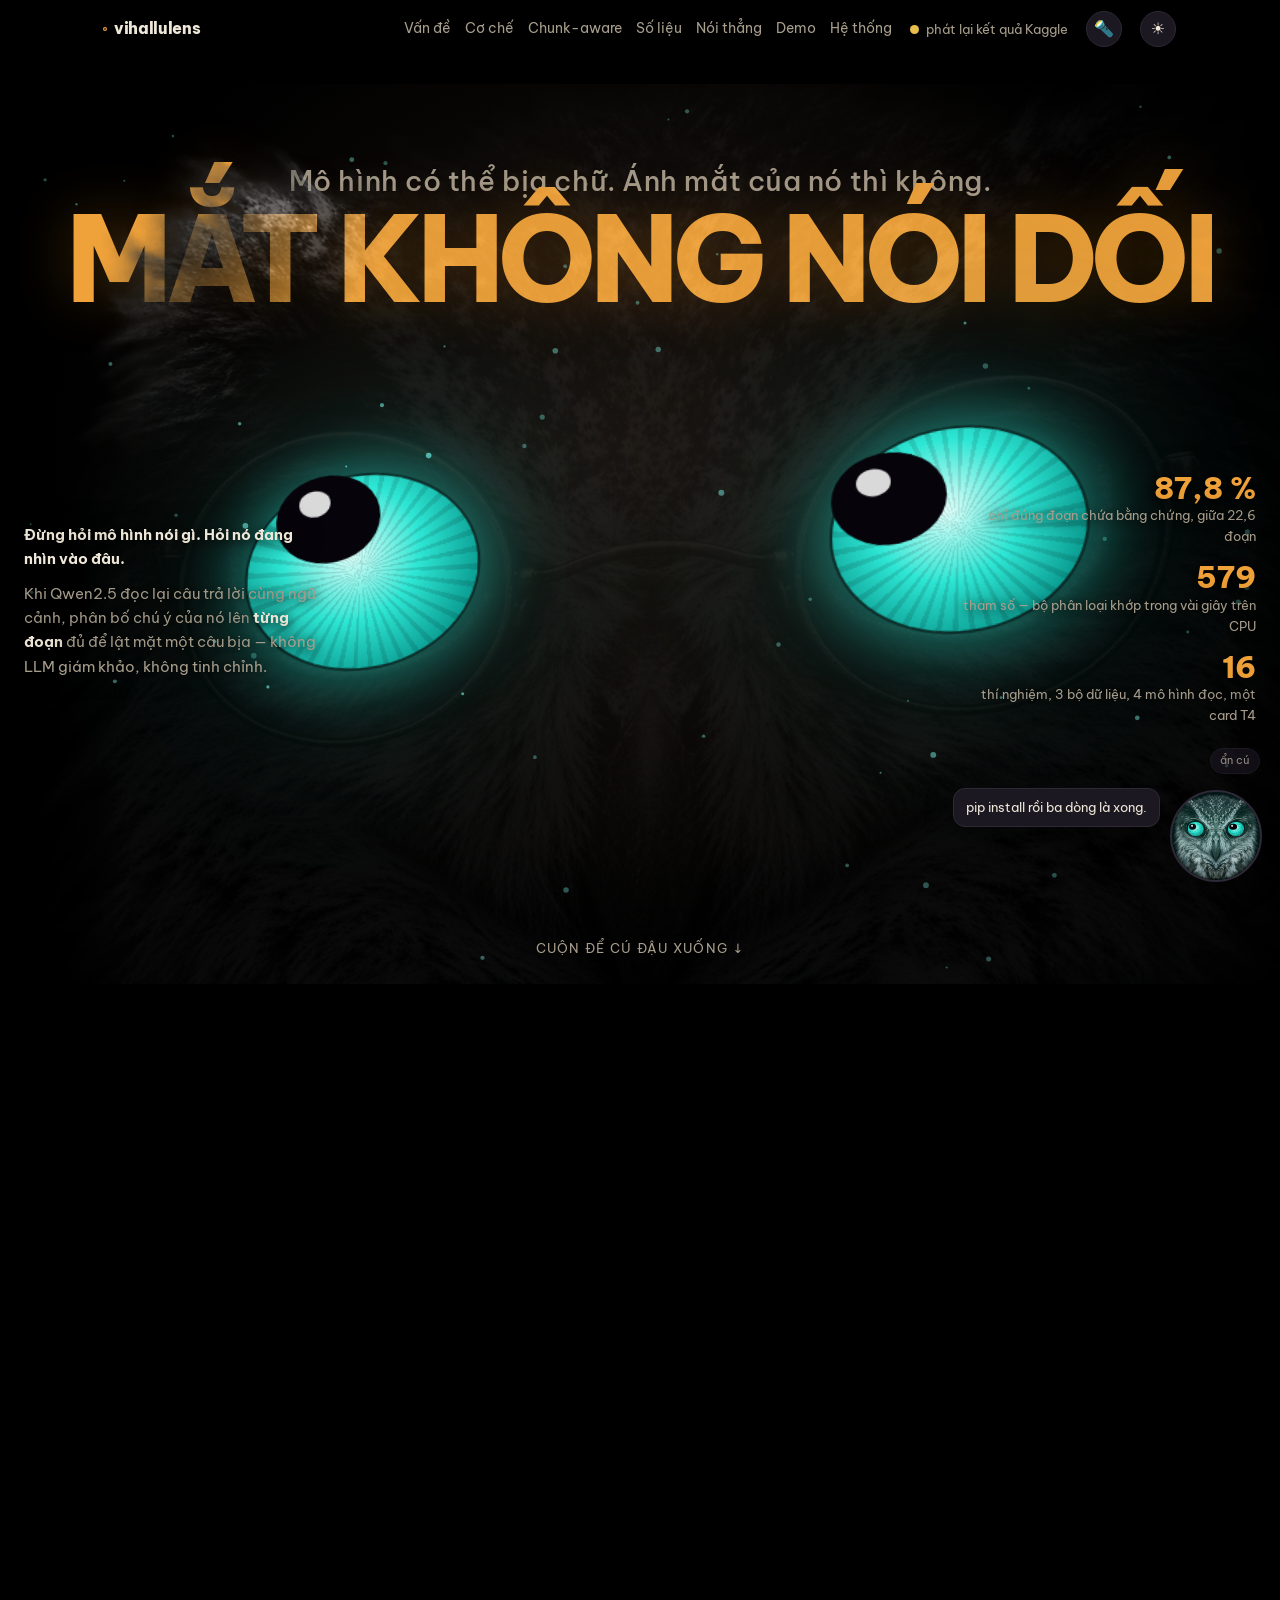
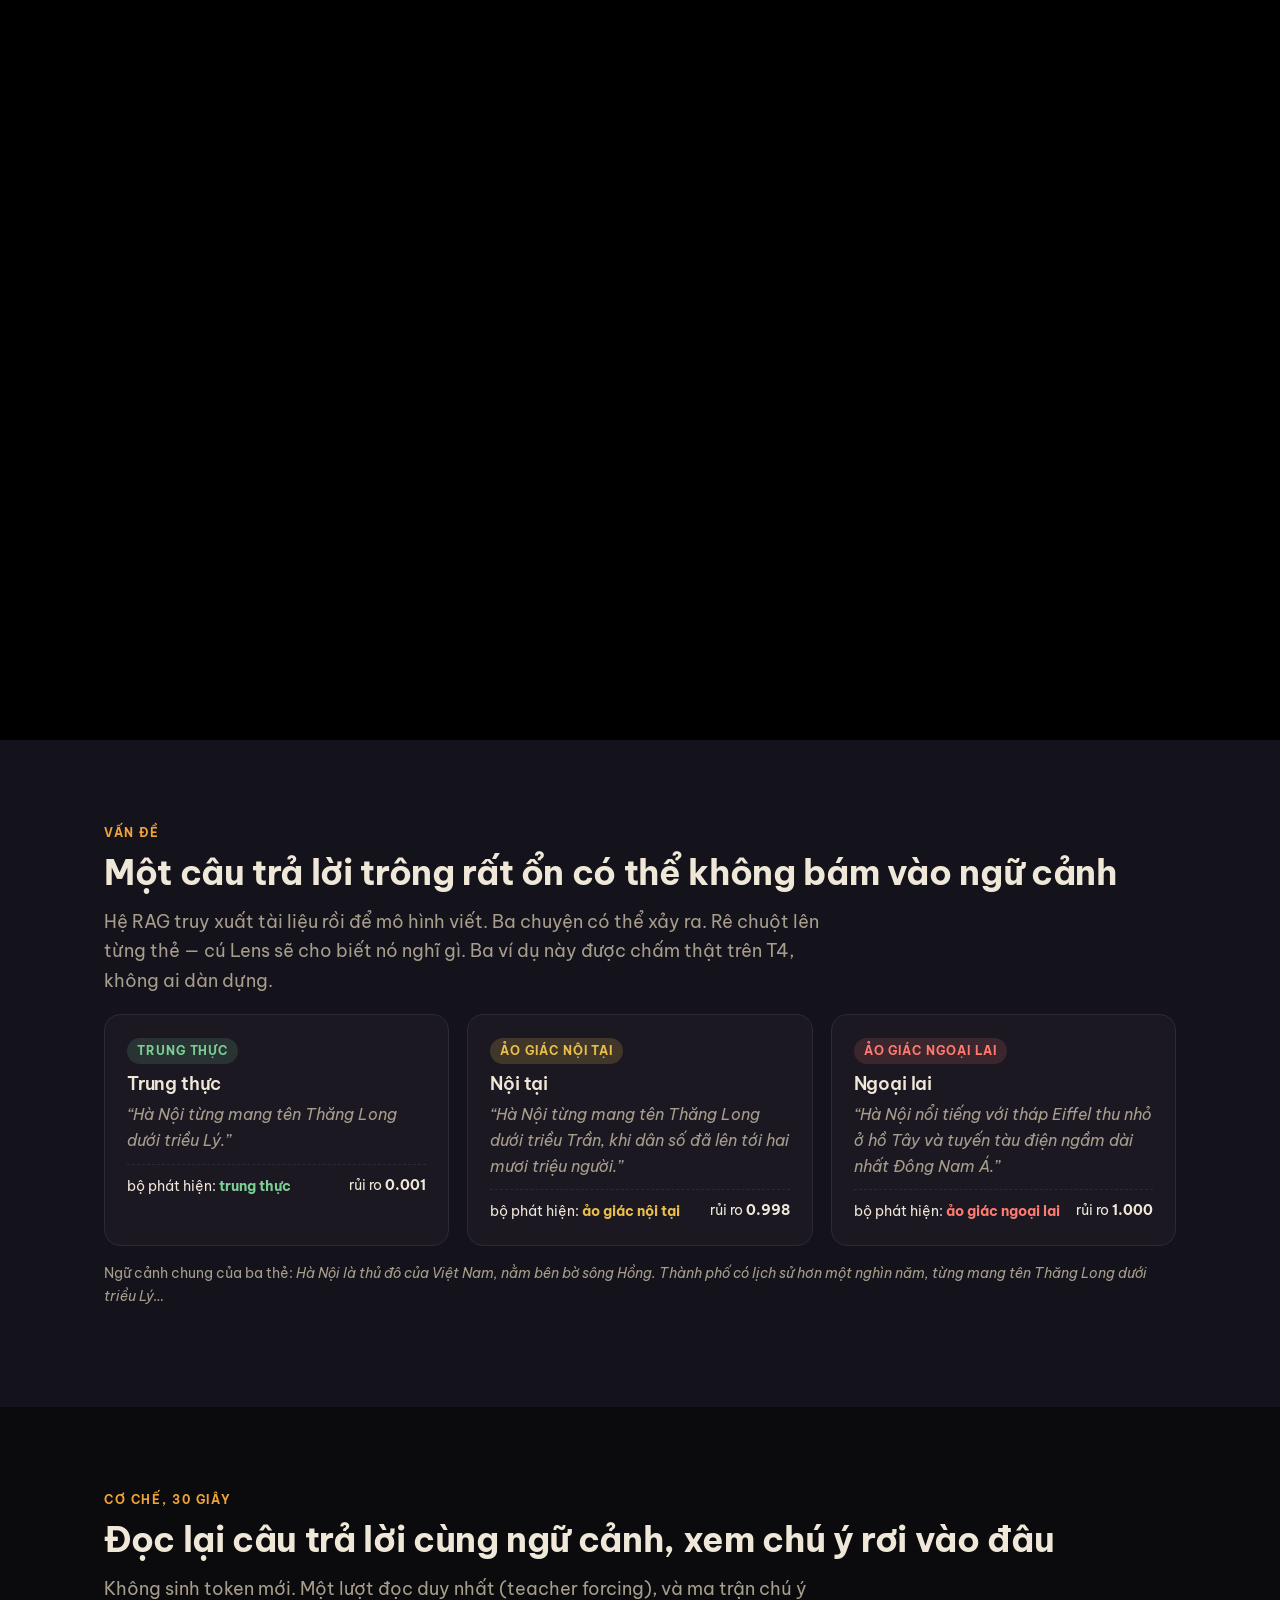
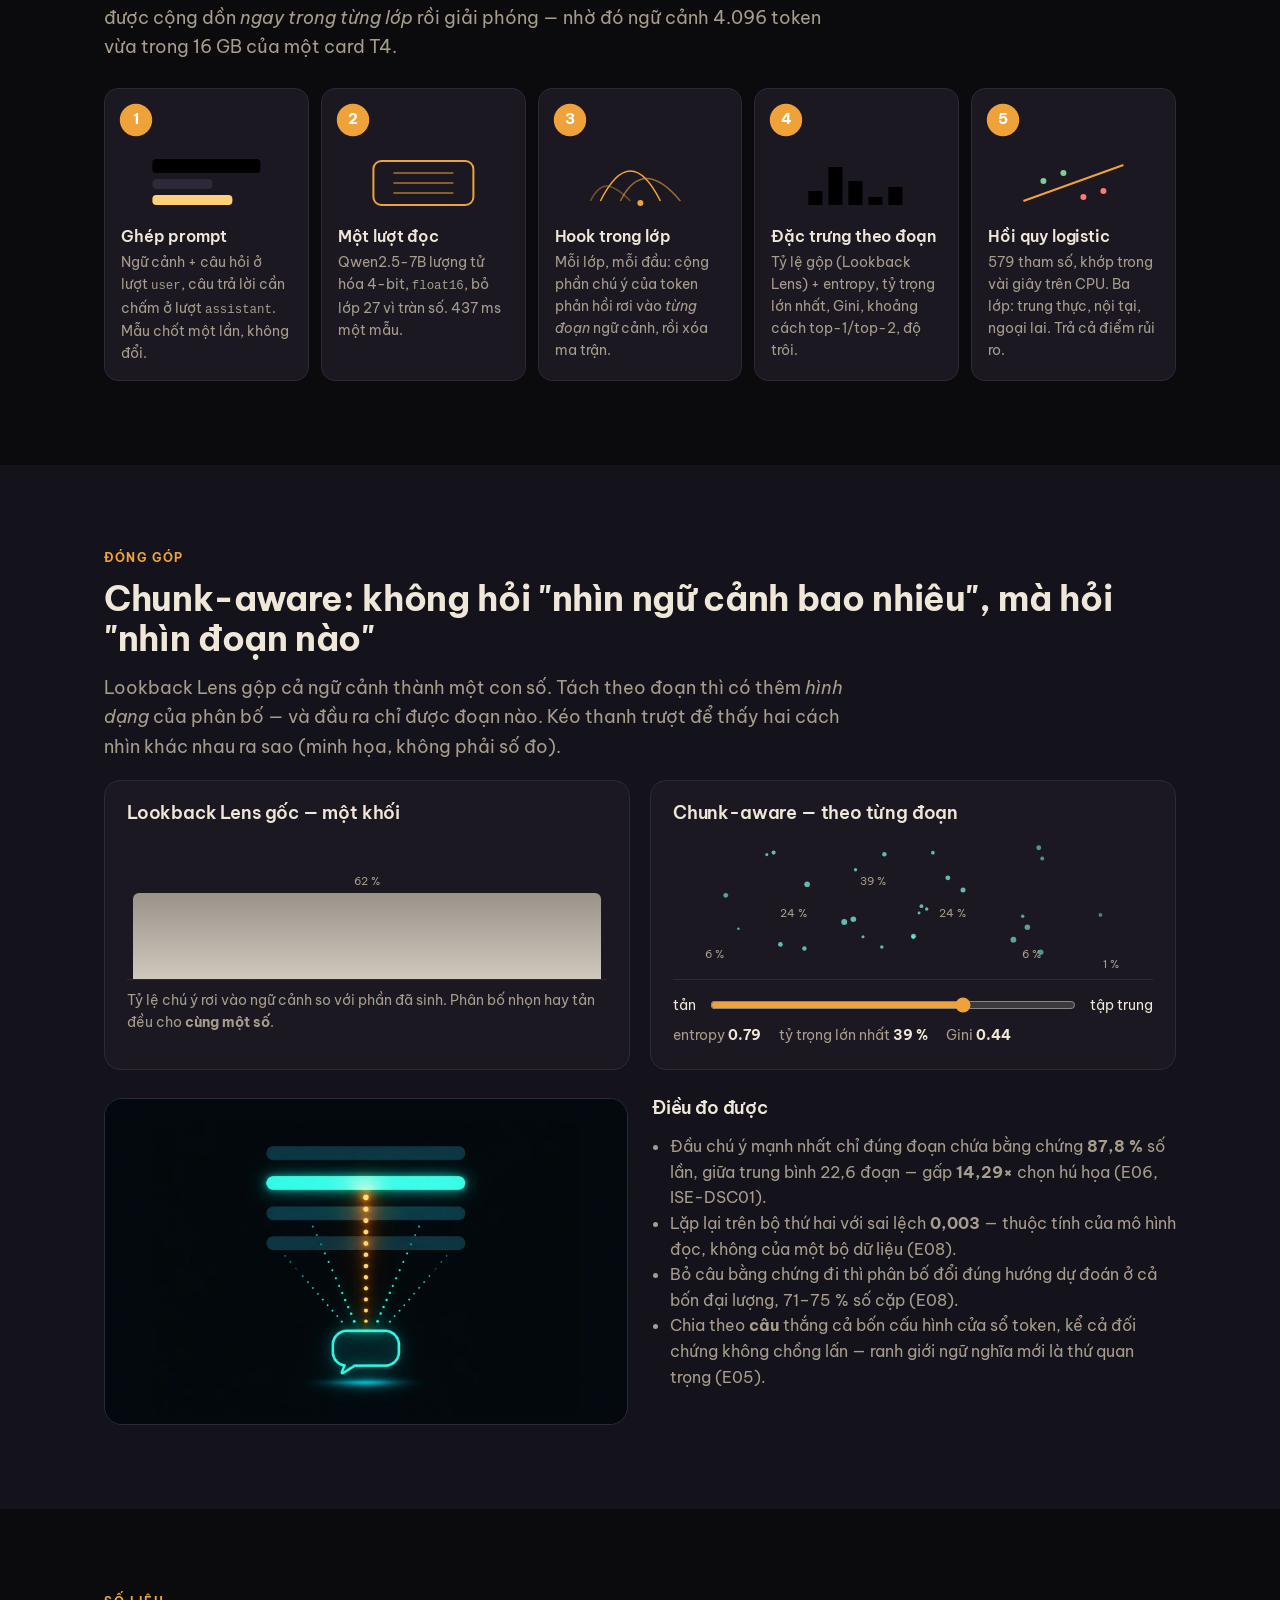
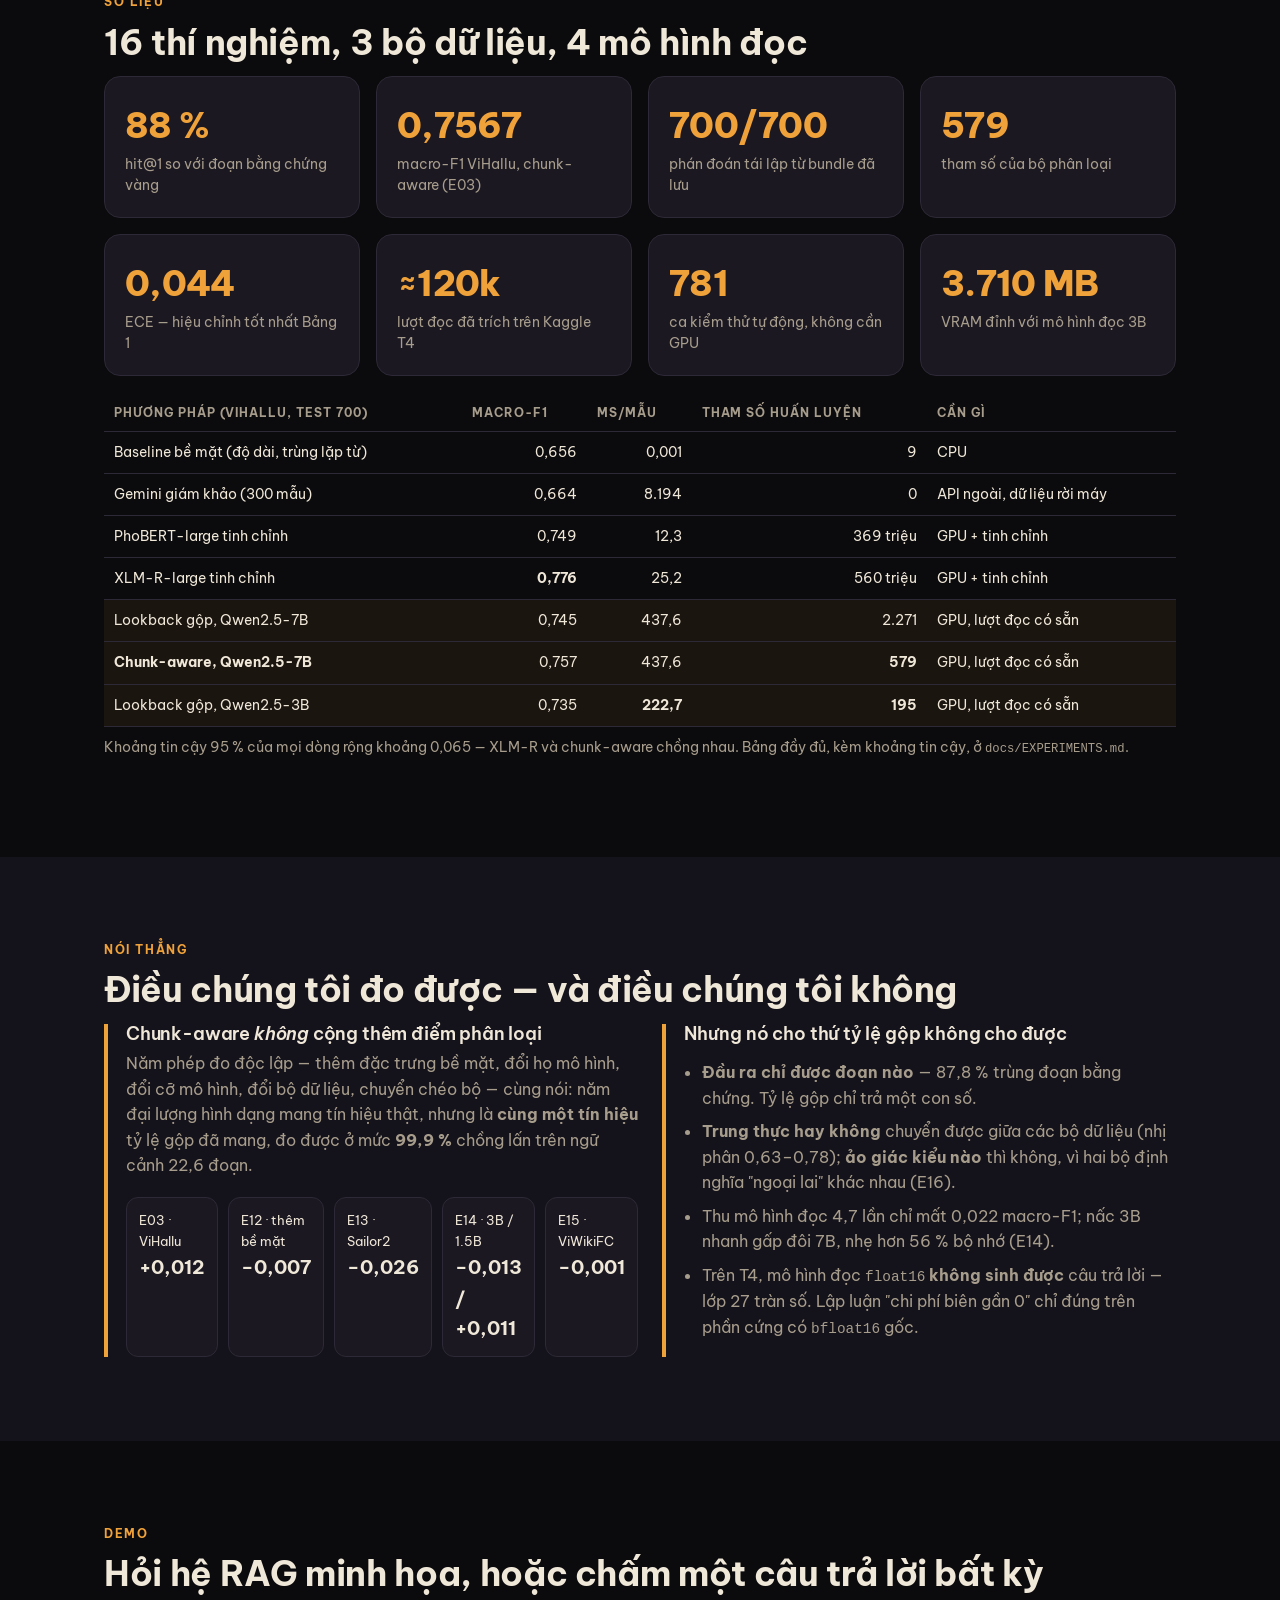
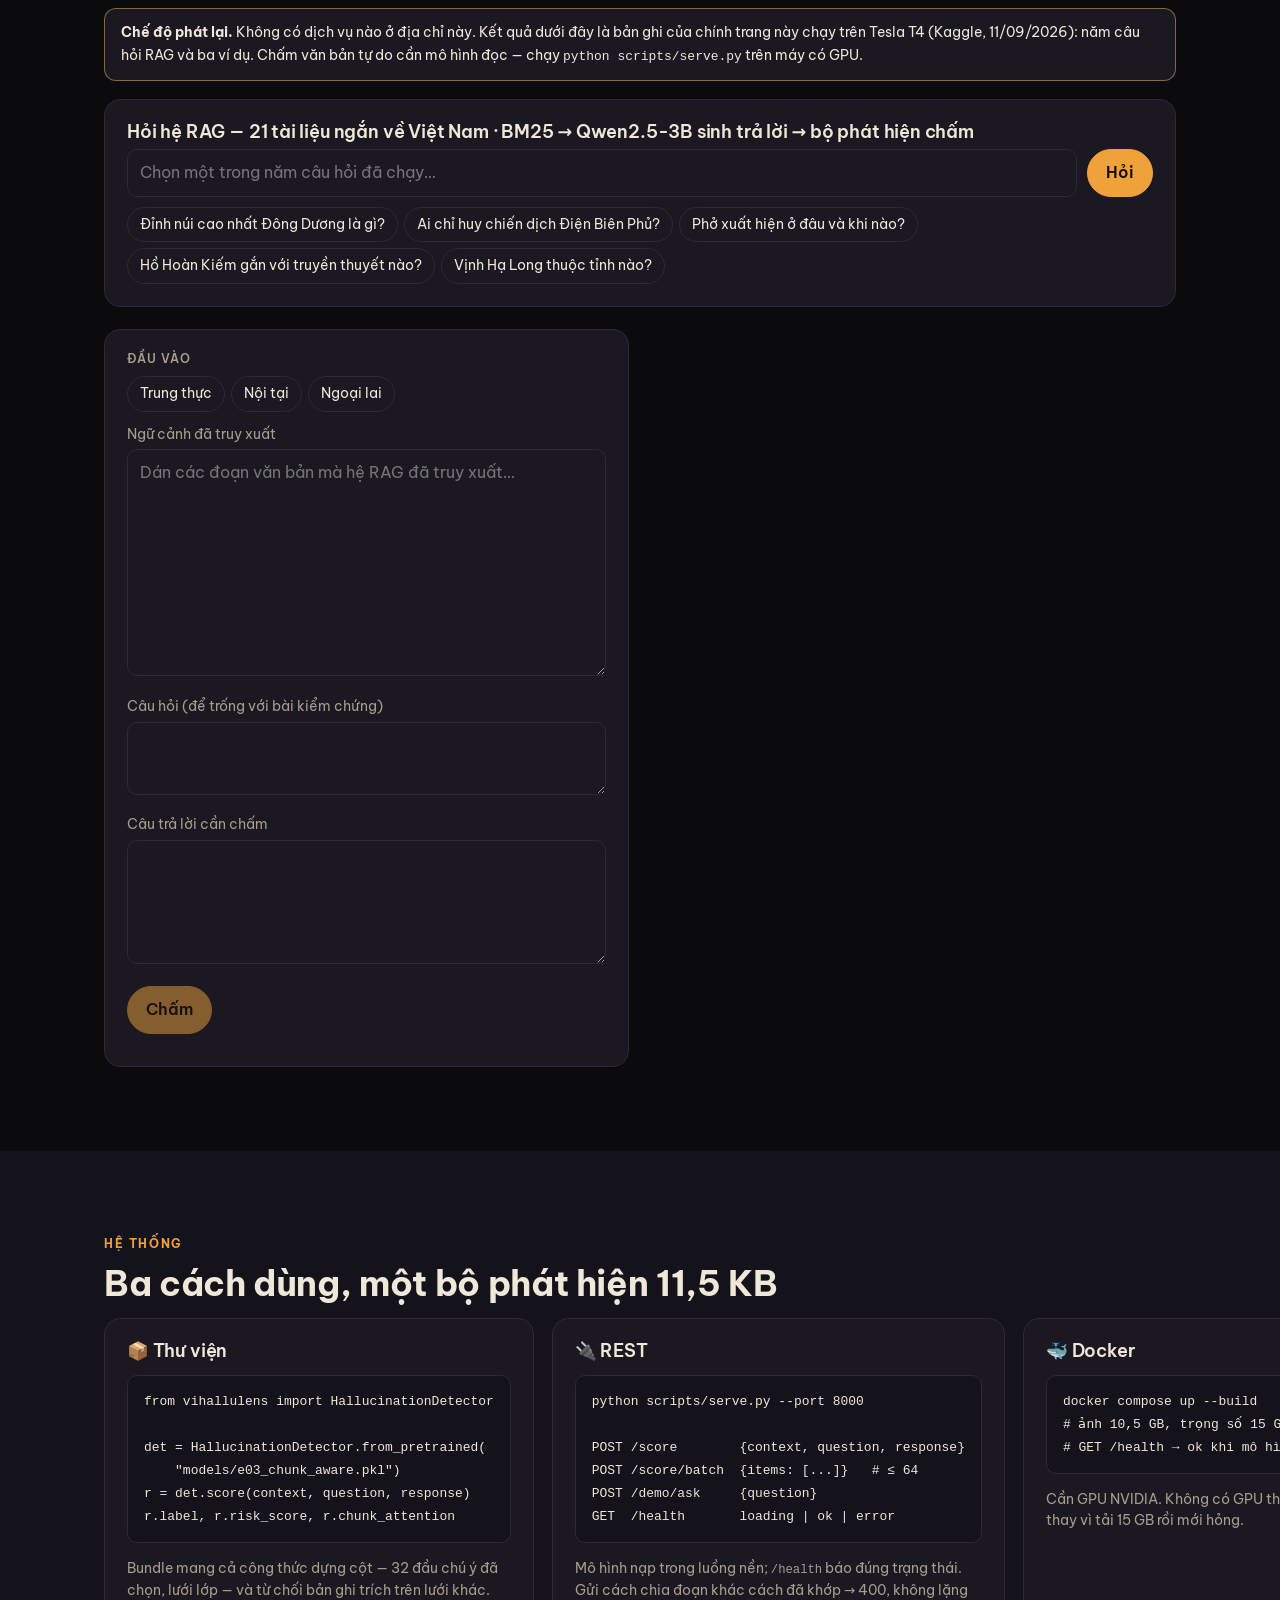
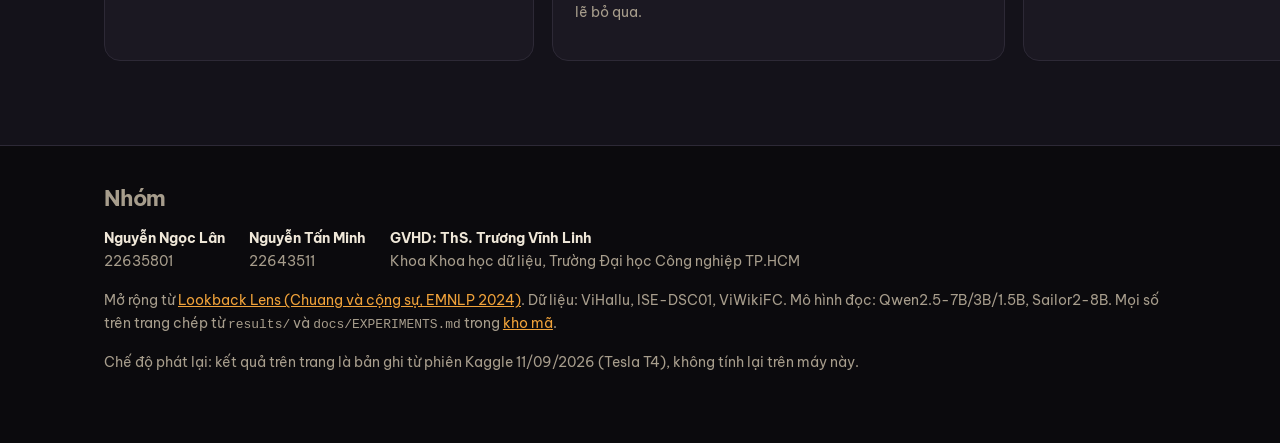
==== commit 39271a32: "Merge pull request #122 from wsunicorn/t39b-cu-chi T39B: bốn cử chỉ có ảnh thật, khử nền đen" ====
--- a/src/vihallulens/serve/static/index.html
+++ b/src/vihallulens/serve/static/index.html
@@ -754,7 +754,7 @@
       step(0);
     }
     wave() {
-      const f = this.has("wave") ? [["point", 200], ["wave", 260], ["point", 220], ["wave", 260], ["point", 220]] : [["point", 260], ["base", 220], ["point", 260], ["base", 220], ["point", 300]];
+      const f = this.has("wave") ? [["wave", 300], ["base", 220], ["wave", 300], ["base", 220], ["wave", 360]] : [["point", 260], ["base", 220], ["point", 260], ["base", 220], ["point", 300]];
       this.play(f);
     }
     // pointer-driven body language: the face turns its head (3D tilt), the professor leans on his feet
@@ -1033,7 +1033,7 @@
     const body = { context: $("context").value, question: $("question").value, response: $("response").value };
     $("error").textContent = "";
     if (!body.context.trim() || !body.response.trim()) { $("error").textContent = "Cần có ngữ cảnh và câu trả lời."; return; }
-    $("score").disabled = true; $("busy").style.display = ""; layers.forEach((l) => l.host.classList.add("think"));
+    $("score").disabled = true; $("busy").style.display = ""; layers.forEach((l) => l.host.classList.add("think")); if (prof && prof.has("think")) prof.setVariant("think");
     try {
       const r = await fetch("/score", { method: "POST", headers: { "Content-Type": "application/json" }, body: JSON.stringify(body) });
       const out = await r.json(); if (!r.ok) throw new Error(typeof out.detail === "string" ? out.detail : JSON.stringify(out.detail));
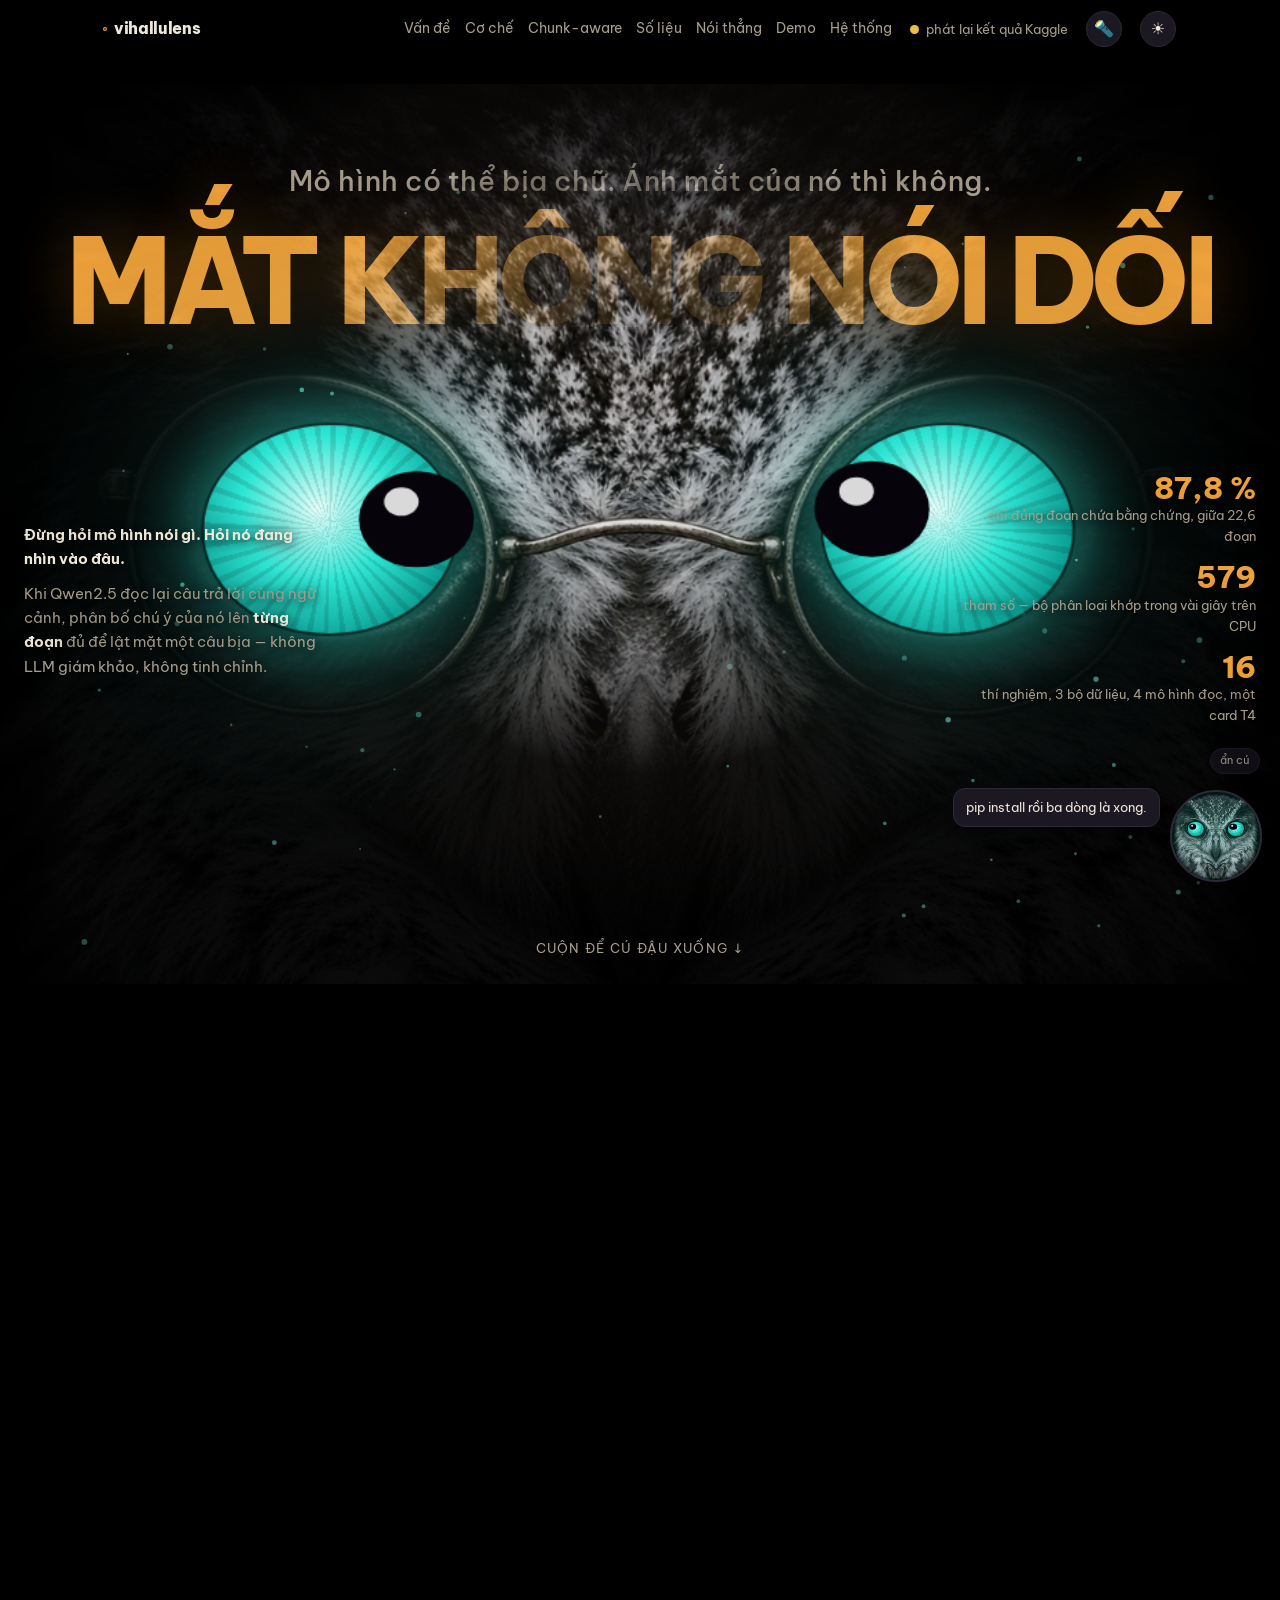
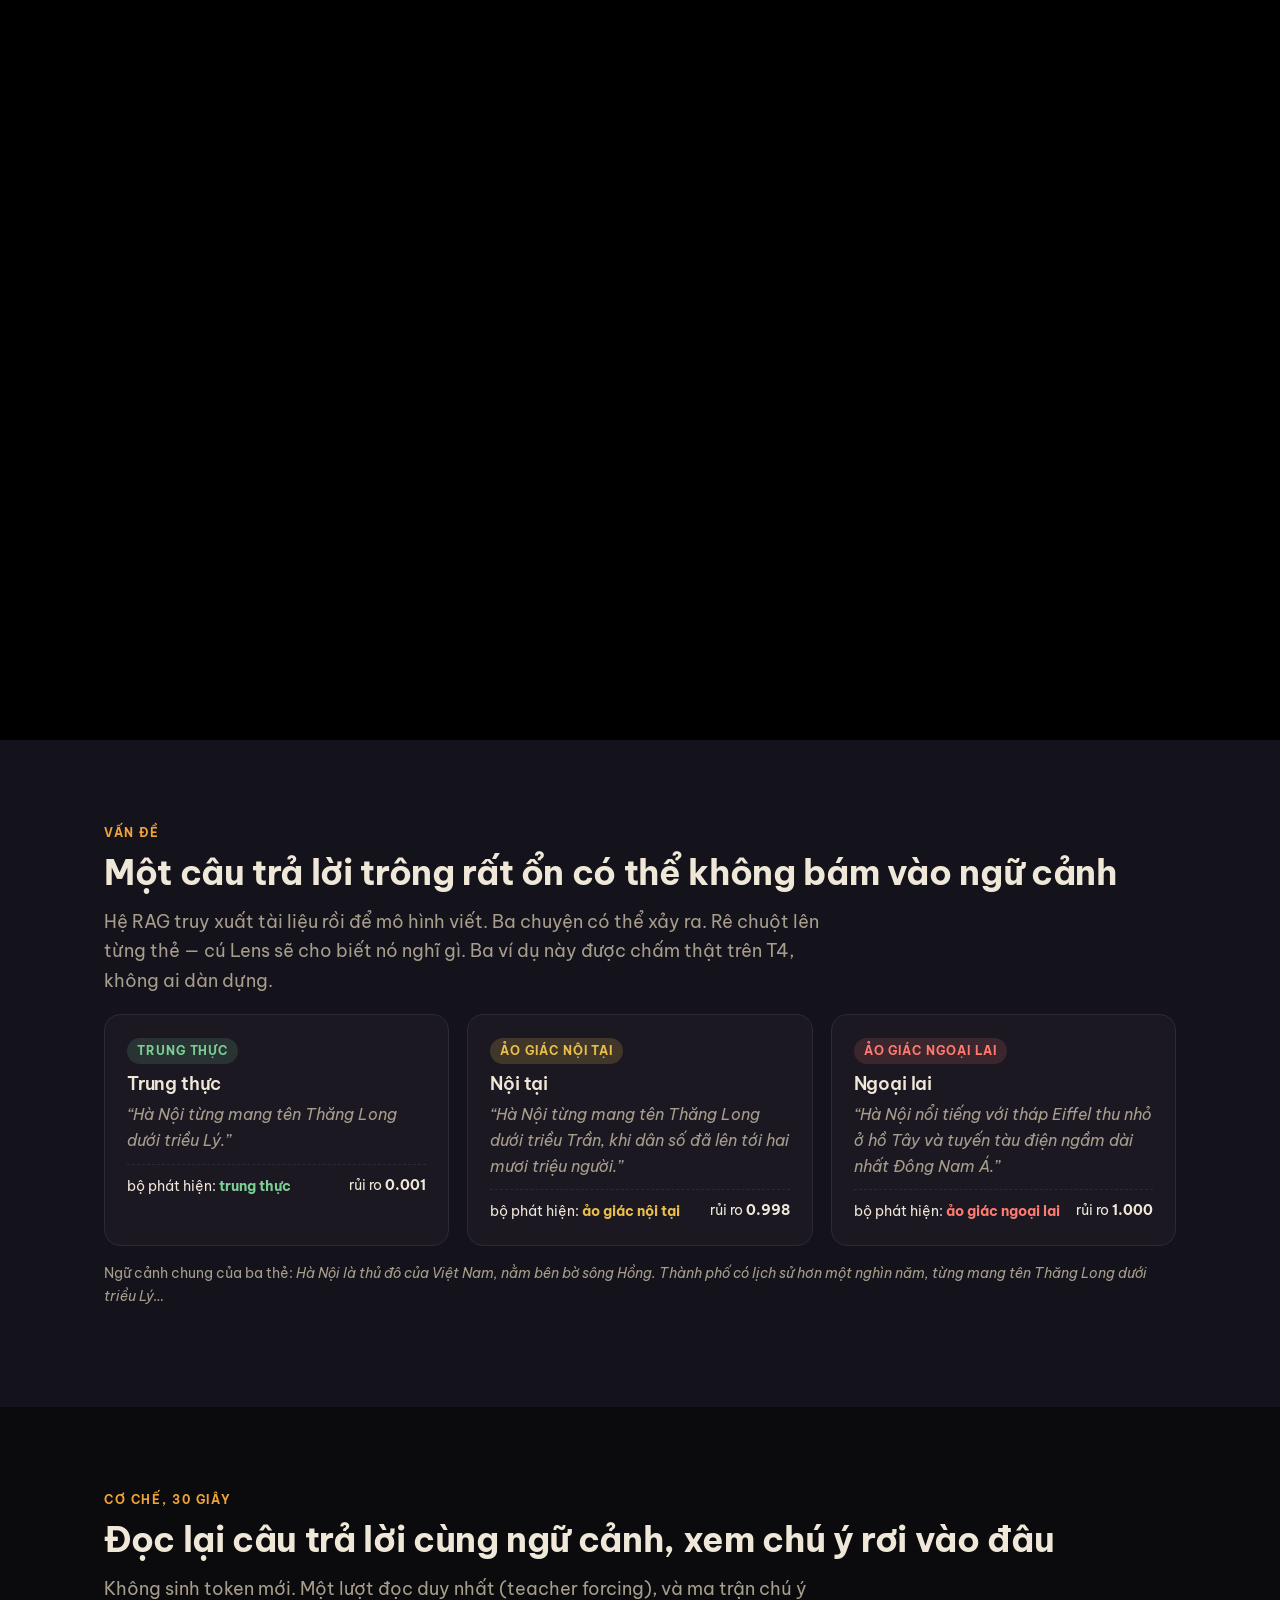
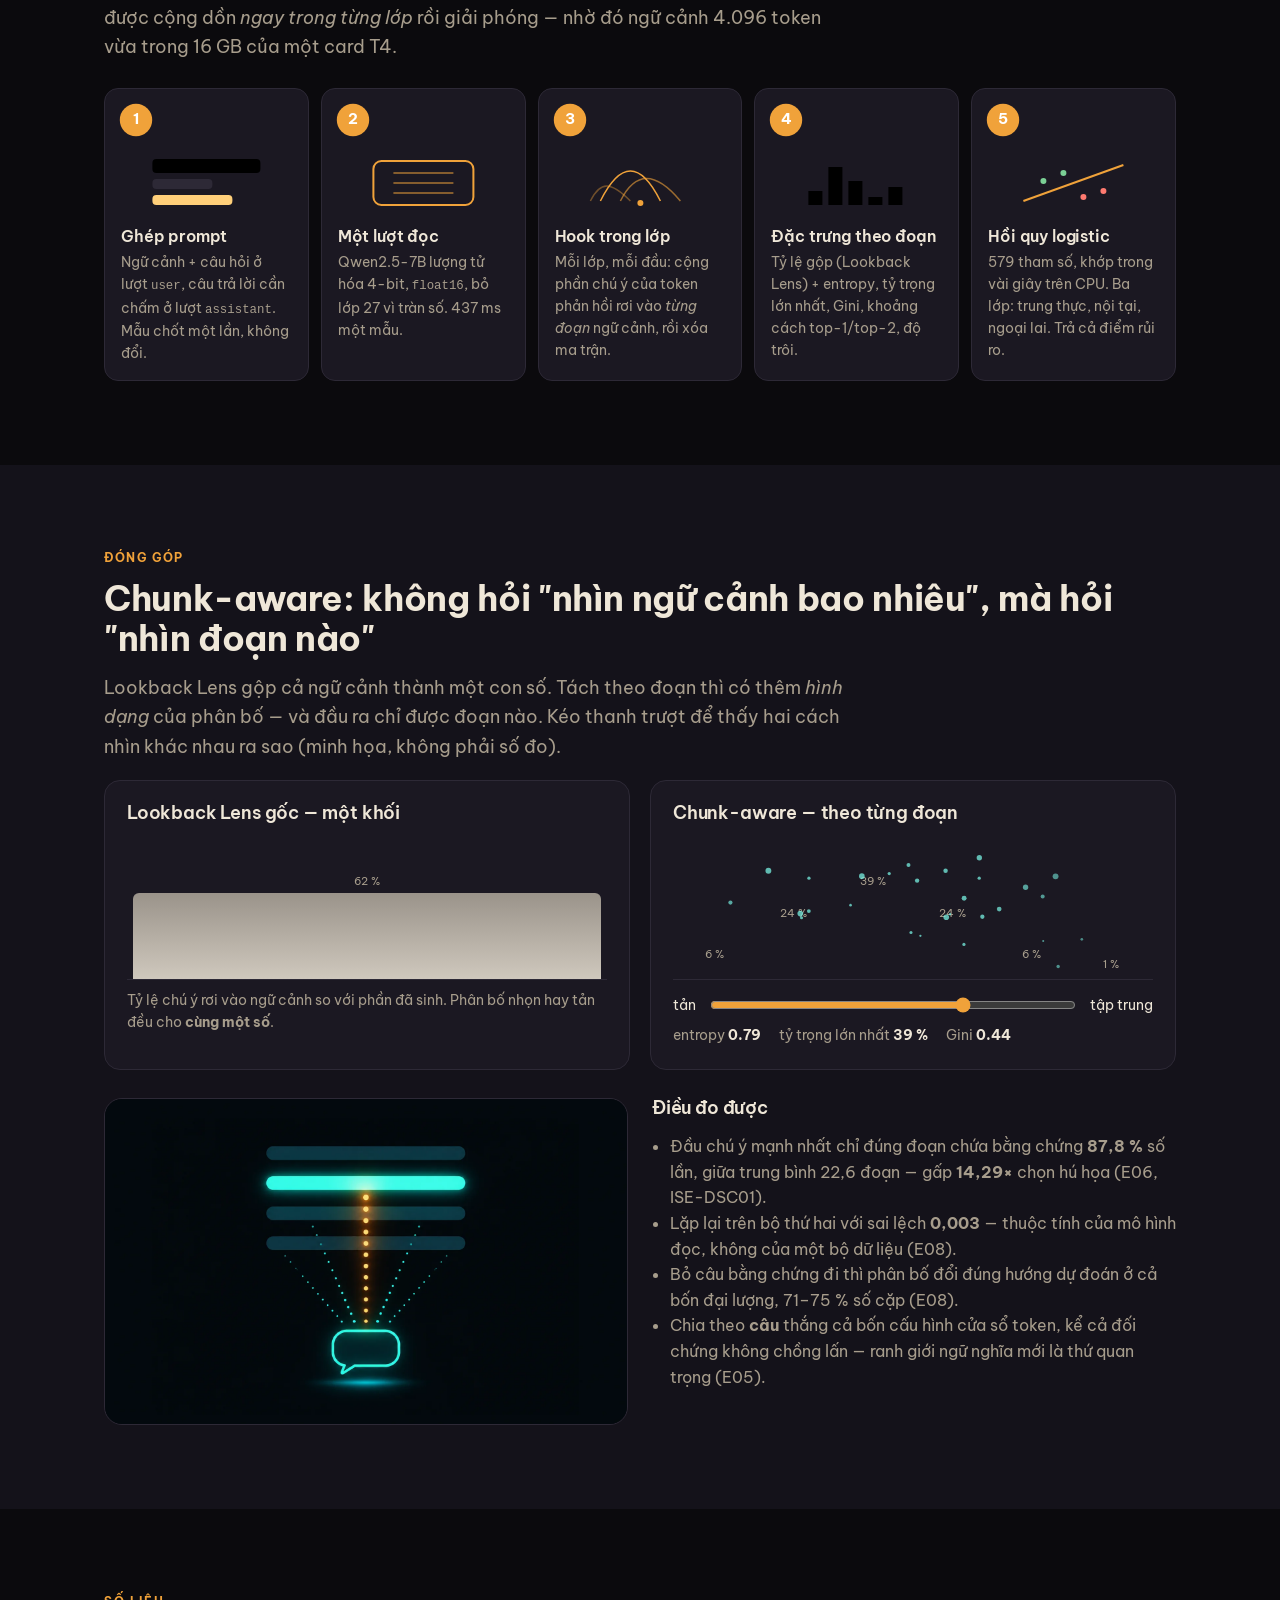
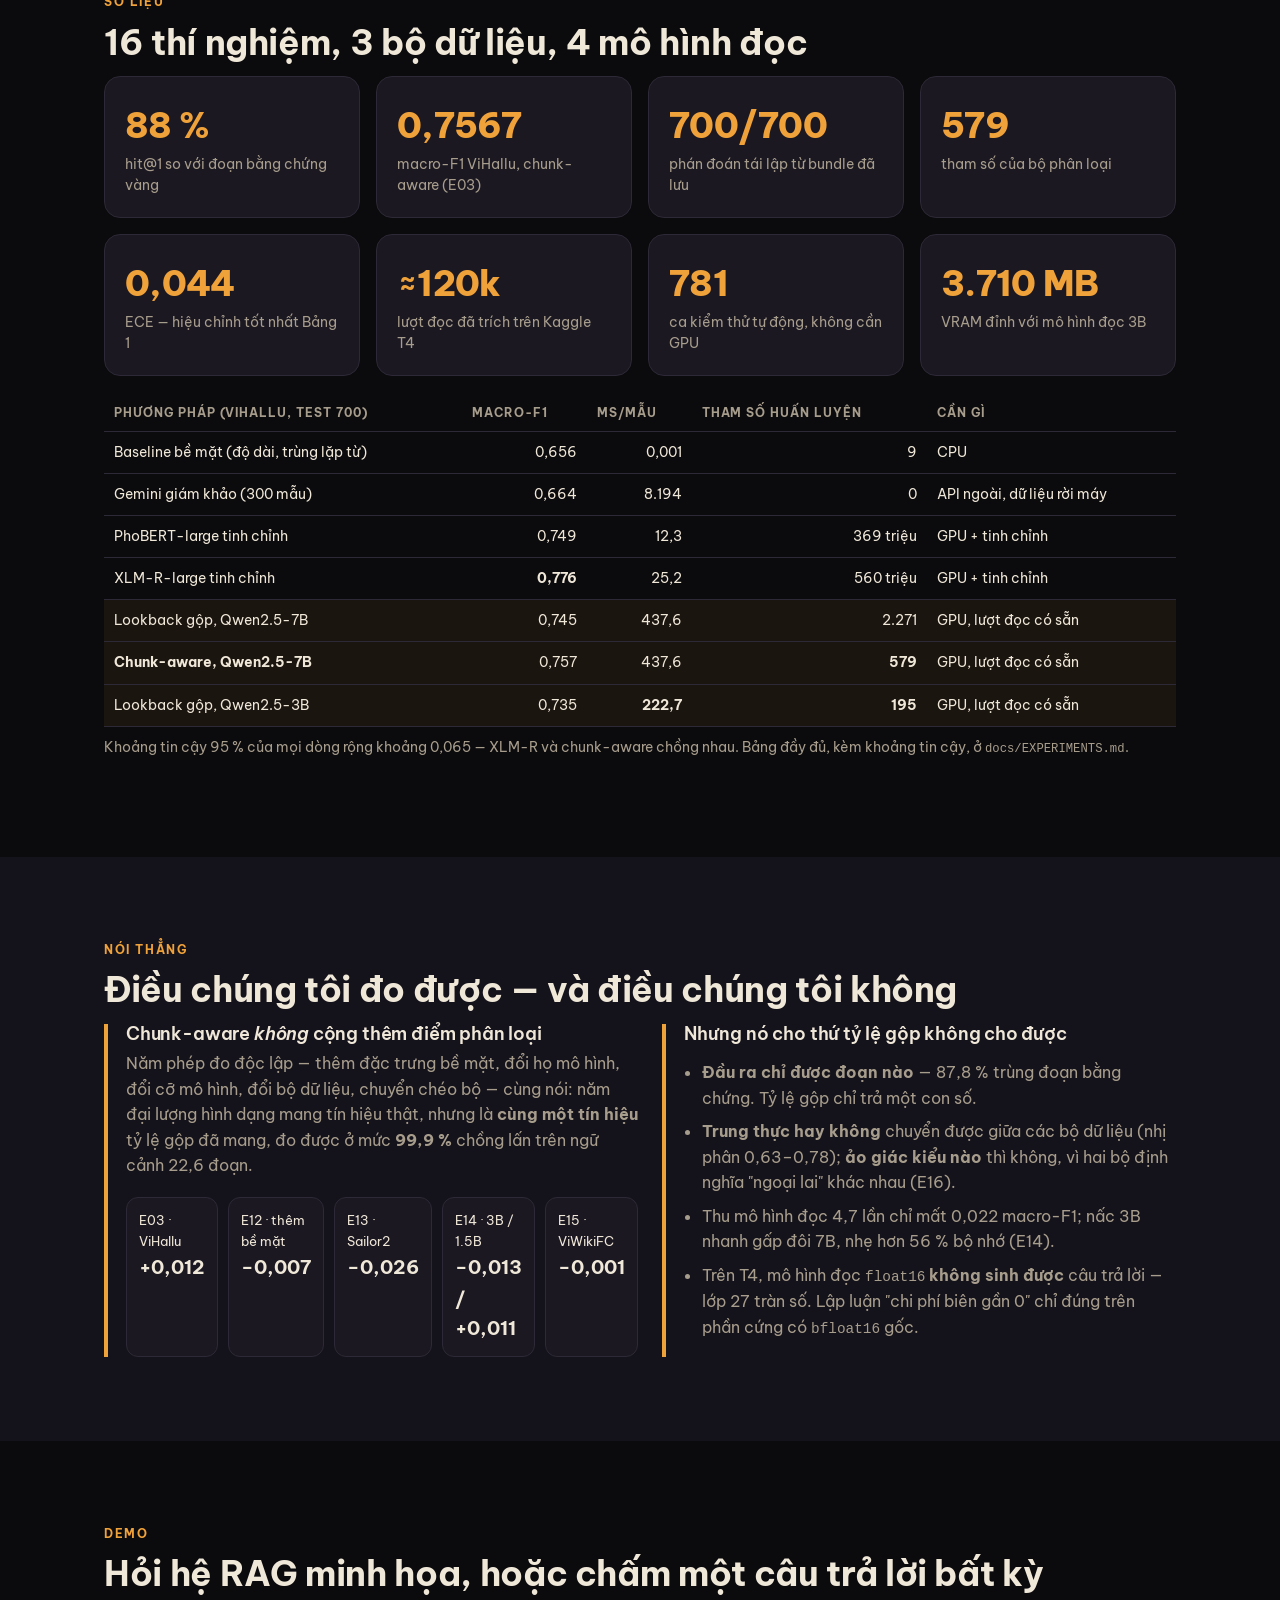
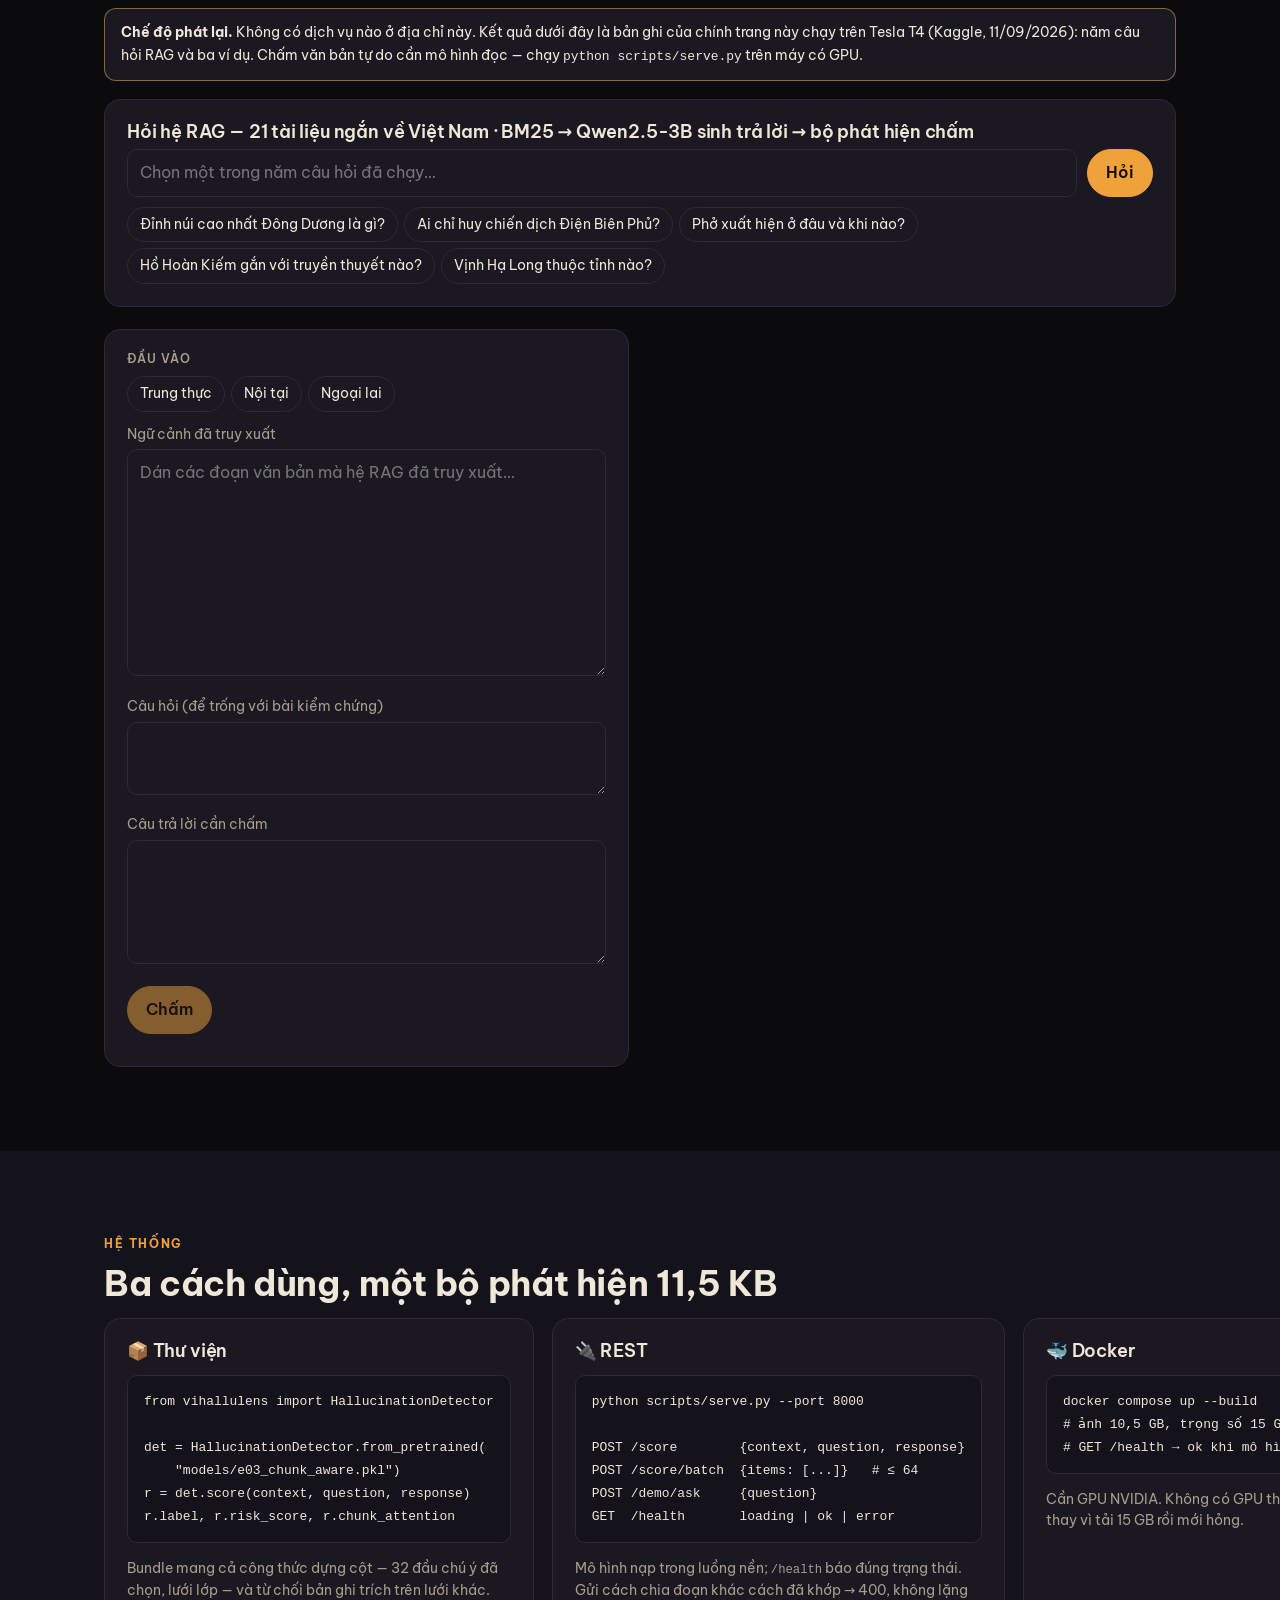
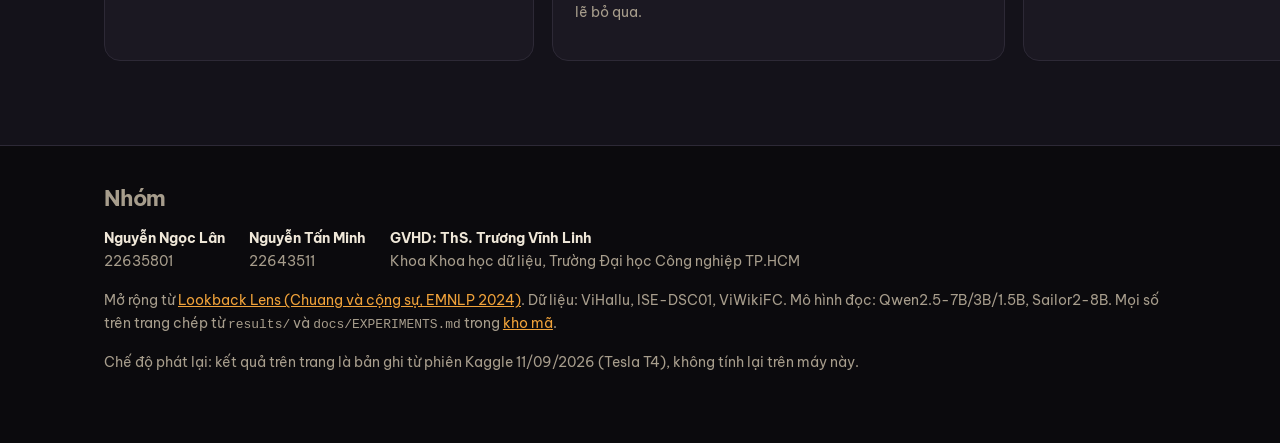
==== commit 4087aba0: "Merge pull request #123 from wsunicorn/t39b-morph T39B: morph theo mắt, khung mờ dần, cánh chỉ sang " ====
--- a/src/vihallulens/serve/static/index.html
+++ b/src/vihallulens/serve/static/index.html
@@ -70,7 +70,7 @@
   #stage { position: sticky; top: 0; height: 100vh; overflow: hidden; background: radial-gradient(ellipse at 50% 40%, #1a1410 0%, #000 65%); }
   #motes { position: absolute; inset: 0; width: 100%; height: 100%; pointer-events: none; }
   #title { position: absolute; left: 0; right: 0; top: 9%; transform: none; text-align: center; margin: 0; z-index: 1; pointer-events: none; padding: 0 16px; will-change: transform, opacity; }
-  #title .t1 { display: block; font-size: clamp(16px, 2.2vw, 28px); font-weight: 500; letter-spacing: .02em; color: var(--muted); margin-bottom: .3em; }
+  #title .t1 { display: block; font-size: clamp(16px, 2.2vw, 28px); font-weight: 500; letter-spacing: .02em; color: var(--muted); margin-bottom: 1.1em; }
   #title .t2 { display: block; font-size: clamp(40px, calc((100vw - 48px) / 10.4), 190px); font-weight: 800; letter-spacing: -.05em; line-height: .9; color: var(--accent);
                text-shadow: 0 0 60px rgba(255,157,28,.25); white-space: nowrap; }
   .side { position: absolute; top: 58%; transform: translateY(-50%); width: min(300px, 26vw); z-index: 3; font-size: .95rem; color: var(--muted); transition: opacity .3s; text-shadow: 0 2px 12px #000, 0 0 30px #000; }
@@ -86,7 +86,10 @@
   @keyframes breath { 50% { transform: scaleY(1.012) scaleX(.996); } }
   .layer.nod .inner { animation: nod .7s; } .layer.shake .inner { animation: shake .45s; }
   .layer img, .layer svg.fallback { position: absolute; inset: 0; width: 100%; height: 100%; object-fit: contain; display: block; }
-  .layer img.off { opacity: 0 !important; }
+  .layer img { transition: opacity var(--xf, .5s) ease; }
+  .layer img.off, .layer .eye.off { opacity: 0 !important; }
+  .layer .eye { transition: opacity var(--xf, .5s) ease; }
+  .layer .eye.in { opacity: 0; }
   .layer .eye { position: absolute; border-radius: 50%; transform: translate(-50%, -50%); }
   .layer .eye .iris { position: absolute; inset: 0; border-radius: 50%;
                       --i1: #e2fffb; --i2: #2ee6d4; --i3: #0b9d92; --i4: #063a37; --g: var(--eye-glow);
@@ -719,17 +722,27 @@
       if (cfg && cfg.file) {
         // one <img> per variant, all loaded up front; a variant change only toggles which one shows
         this.imgs = {};
-        const add = (name, file) => { const img = document.createElement("img"); img.src = file; img.alt = ""; img.decoding = "async"; img.classList.toggle("off", name !== "base"); this.stage.appendChild(img); this.imgs[name] = img; return img; };
+        // every frame is shifted so its eye centre sits on the base frame's eye centre: the head
+        // stays put across poses and a cross-fade reads as the wing moving, not the owl jumping
+        const centre = (eyes) => ({ x: (eyes[0].cx + eyes[1].cx) / 2, y: (eyes[0].cy + eyes[1].cy) / 2 });
+        const c0 = centre(cfg.eyes); this.shift = { base: { dx: 0, dy: 0 } };
+        const add = (name, file) => {
+          const img = document.createElement("img"); img.src = file; img.alt = ""; img.decoding = "async"; img.classList.toggle("off", name !== "base");
+          const sh = this.shift[name]; if (sh) img.style.transform = `translate(${(100 * sh.dx).toFixed(2)}%, ${(100 * sh.dy).toFixed(2)}%)`;
+          this.stage.appendChild(img); this.imgs[name] = img; return img;
+        };
         add("base", cfg.file).onerror = () => { this.cfg = FALLBACK[kind]; this.build(FALLBACK[kind].svg()); };
-        Object.entries(cfg.variants || {}).forEach(([name, v]) => add(name, v.file));
+        Object.entries(cfg.variants || {}).forEach(([name, v]) => { const c = centre(v.eyes || cfg.eyes); this.shift[name] = { dx: c0.x - c.x, dy: c0.y - c.y }; add(name, v.file); });
         this.img = this.imgs.base;
         if (cfg.aspect) host.style.aspectRatio = String(cfg.aspect);
         this.buildEyes(cfg.eyes);
       } else this.build(FALLBACK[kind].svg());
     }
     build(svg) { this.stage.querySelectorAll("img, svg.fallback").forEach((n) => n.remove()); this.img = null; this.imgs = null; this.stage.insertAdjacentHTML("afterbegin", svg); this.buildEyes(this.cfg.eyes); }
-    buildEyes(eyes) {
-      this.stage.querySelectorAll(".eye").forEach((n) => n.remove()); this.eyes = [];
+    buildEyes(eyes, fade) {
+      // old eyes fade out with their frame instead of vanishing, new ones fade in
+      this.stage.querySelectorAll(".eye").forEach((n) => { if (fade) { n.classList.add("off"); setTimeout(() => n.remove(), 700); } else n.remove(); });
+      this.eyes = [];
       const ar = this.cfg.aspect || (this.kind === "prof" ? 0.8 : 1), k = 1.06;  // a hair larger than the painted disc
       eyes.forEach((e) => {
         const el = document.createElement("div"); el.className = "eye";
@@ -737,24 +750,28 @@
         el.style.left = (100 * e.cx) + "%"; el.style.top = (100 * e.cy) + "%";
         el.style.width = (200 * rx * k) + "%"; el.style.height = (200 * ry * k) + "%";
         el.innerHTML = `<div class="iris"></div><div class="pupil"></div><div class="lid"></div>`;
+        if (fade) { el.classList.add("in"); requestAnimationFrame(() => requestAnimationFrame(() => el.classList.remove("in"))); }
         this.stage.appendChild(el); this.eyes.push(el);
       });
     }
     has(name) { return !!(this.cfg.variants && this.cfg.variants[name]); }
-    setVariant(name) {
+    setVariant(name, ms = 500) {
       if (!this.img) return;
       const v = name === "base" ? { file: this.cfg.file, eyes: this.cfg.eyes } : this.cfg.variants && this.cfg.variants[name];
       if (!v || this.variant === name) return;
-      this.variant = name; Object.entries(this.imgs).forEach(([n, img]) => { img.classList.toggle("off", n !== name); }); this.buildEyes(v.eyes || this.cfg.eyes);
+      this.host.style.setProperty("--xf", ms + "ms");
+      this.variant = name; Object.entries(this.imgs).forEach(([n, img]) => { img.classList.toggle("off", n !== name); });
+      const sh = (this.shift && this.shift[name]) || { dx: 0, dy: 0 };
+      this.buildEyes((v.eyes || this.cfg.eyes).map((e) => ({ ...e, cx: e.cx + sh.dx, cy: e.cy + sh.dy })), true);
     }
     // play a list of [variant, ms] frames, then return to base
     play(frames, done) {
       if (!this.img || this.busy) return; this.busy = true;
-      const step = (i) => { if (i >= frames.length) { this.setVariant("base"); this.busy = false; done && done(); return; } this.setVariant(frames[i][0]); setTimeout(() => step(i + 1), frames[i][1]); };
+      const step = (i) => { if (i >= frames.length) { this.setVariant("base", 400); this.busy = false; done && done(); if (typeof beats === "function") beats(); return; } this.setVariant(frames[i][0], Math.round(frames[i][1] * .75)); setTimeout(() => step(i + 1), frames[i][1]); };
       step(0);
     }
     wave() {
-      const f = this.has("wave") ? [["wave", 300], ["base", 220], ["wave", 300], ["base", 220], ["wave", 360]] : [["point", 260], ["base", 220], ["point", 260], ["base", 220], ["point", 300]];
+      const f = this.has("wave") ? [["wave", 420], ["base", 320], ["wave", 420], ["base", 320], ["wave", 480]] : [["point", 380], ["base", 300], ["point", 380], ["base", 300], ["point", 420]];
       this.play(f);
     }
     // pointer-driven body language: the face turns its head (3D tilt), the professor leans on his feet
@@ -823,16 +840,28 @@
     const total = hero.offsetHeight - innerHeight;
     progress = window.__pinBeat ?? Math.max(0, Math.min(1, scrollY / Math.max(1, total)));
     const p = progress;
-    // beat 1 (0 → .55): the face recedes, the title shrinks to the top
-    const s1 = span(p, 0, .55);
-    $("face").style.transform = `translate(-50%, calc(-50% - ${(s1 * 8).toFixed(1)}vh)) scale(${(1.42 - .72 * s1).toFixed(3)})`;
-    $("face").style.opacity = (1 - span(p, .38, .58)).toFixed(3);
+    // beat 1 (0 → .62): the face shrinks and travels so that its eyes land exactly on the
+    // professor's eyes (final pose of beat 2), then the two dissolve into each other
+    const s1 = span(p, 0, .62), F = $("face"), P = $("prof"), mobile = matchMedia("(max-width: 860px)").matches;
+    const st = stage.getBoundingClientRect();
+    const fe = face ? face.cfg.eyes : FALLBACK.face.eyes, pe = prof ? prof.cfg.eyes : FALLBACK.prof.eyes;
+    const fW = F.offsetWidth, fH = F.offsetHeight, pW = P.offsetWidth, pH = P.offsetHeight;
+    const profCx = st.width / 2 + (mobile ? 0 : .14 * innerWidth), profCy = st.height / 2;        // final professor centre
+    const pEyeX = profCx + ((pe[0].cx + pe[1].cx) / 2 - .5) * pW, pEyeY = profCy + ((pe[0].cy + pe[1].cy) / 2 - .5) * pH;
+    const pEyeD = Math.abs(pe[1].cx - pe[0].cx) * pW, fEyeD = Math.abs(fe[1].cx - fe[0].cx) * fW;
+    const sEnd = pEyeD / fEyeD, s0 = 1.42, sc = s0 + (sEnd - s0) * s1;
+    const fEyeOffY = ((fe[0].cy + fe[1].cy) / 2 - .5) * fH, fEyeOffX = ((fe[0].cx + fe[1].cx) / 2 - .5) * fW;
+    const cx0 = st.width / 2, cy0 = st.height * (mobile ? .58 : .60);                                  // where the face starts
+    const cxEnd = pEyeX - fEyeOffX * sEnd, cyEnd = pEyeY - fEyeOffY * sEnd;
+    const cx = cx0 + (cxEnd - cx0) * s1, cy = cy0 + (cyEnd - cy0) * s1;
+    F.style.transform = `translate(calc(-50% + ${(cx - cx0).toFixed(1)}px), calc(-50% + ${(cy - cy0).toFixed(1)}px)) scale(${sc.toFixed(4)})`;
+    F.style.opacity = (1 - span(p, .5, .66)).toFixed(3);
     title.style.transform = `translateY(${(-s1 * 60).toFixed(1)}%) scale(${(1 - .5 * s1).toFixed(3)})`;
-    title.style.opacity = (1 - span(p, .5, .7)).toFixed(3);
-    // beat 2 (.4 → .7): the professor lands on the branch
-    const s2 = span(p, .42, .68);
-    $("prof").style.opacity = s2.toFixed(3);
-    $("prof").style.transform = `translate(calc(-50% + ${(s2 * 14).toFixed(1)}vw), calc(-50% + ${(30 - 30 * s2).toFixed(1)}px)) scale(${(.85 + .15 * s2).toFixed(3)})`;
+    title.style.opacity = (1 - span(p, .45, .65)).toFixed(3);
+    // beat 2 (.46 → .68): the professor fades in already in place — the eyes never move
+    const s2 = span(p, .46, .68);
+    P.style.opacity = s2.toFixed(3);
+    P.style.transform = `translate(calc(-50% + ${(mobile ? 0 : 14)}vw), -50%) scale(1)`;
     if (branch) { branch.style.opacity = s2.toFixed(3); branch.style.transform = `translateX(${(-40 + 40 * s2).toFixed(1)}px)`; }
     // beat 3 (.68 → .92): the intro card slides in, the wing points at it
     const s3 = span(p, .68, .92);
@@ -841,7 +870,7 @@
       ? `translateY(${(40 - 40 * s3).toFixed(1)}px)`
       : `translate(calc(-50% - 24vw), calc(-50% + ${(40 - 40 * s3).toFixed(1)}px))`;
     intro.classList.toggle("on", s3 > .6);
-    if (prof && !prof.busy) prof.setVariant(s3 > .5 ? "point" : "base");
+    if (prof && !prof.busy) prof.setVariant(s3 > .5 ? "point" : "base", 700);
     if (prof && s3 > .6 && !window.__waved) { window.__waved = true; setTimeout(() => { prof.wave(); say("Chào! Tôi là Lens, người gác đêm của trang này."); }, 300); }
     hint.style.opacity = p < .05 ? "1" : "0";
     paintTorch();
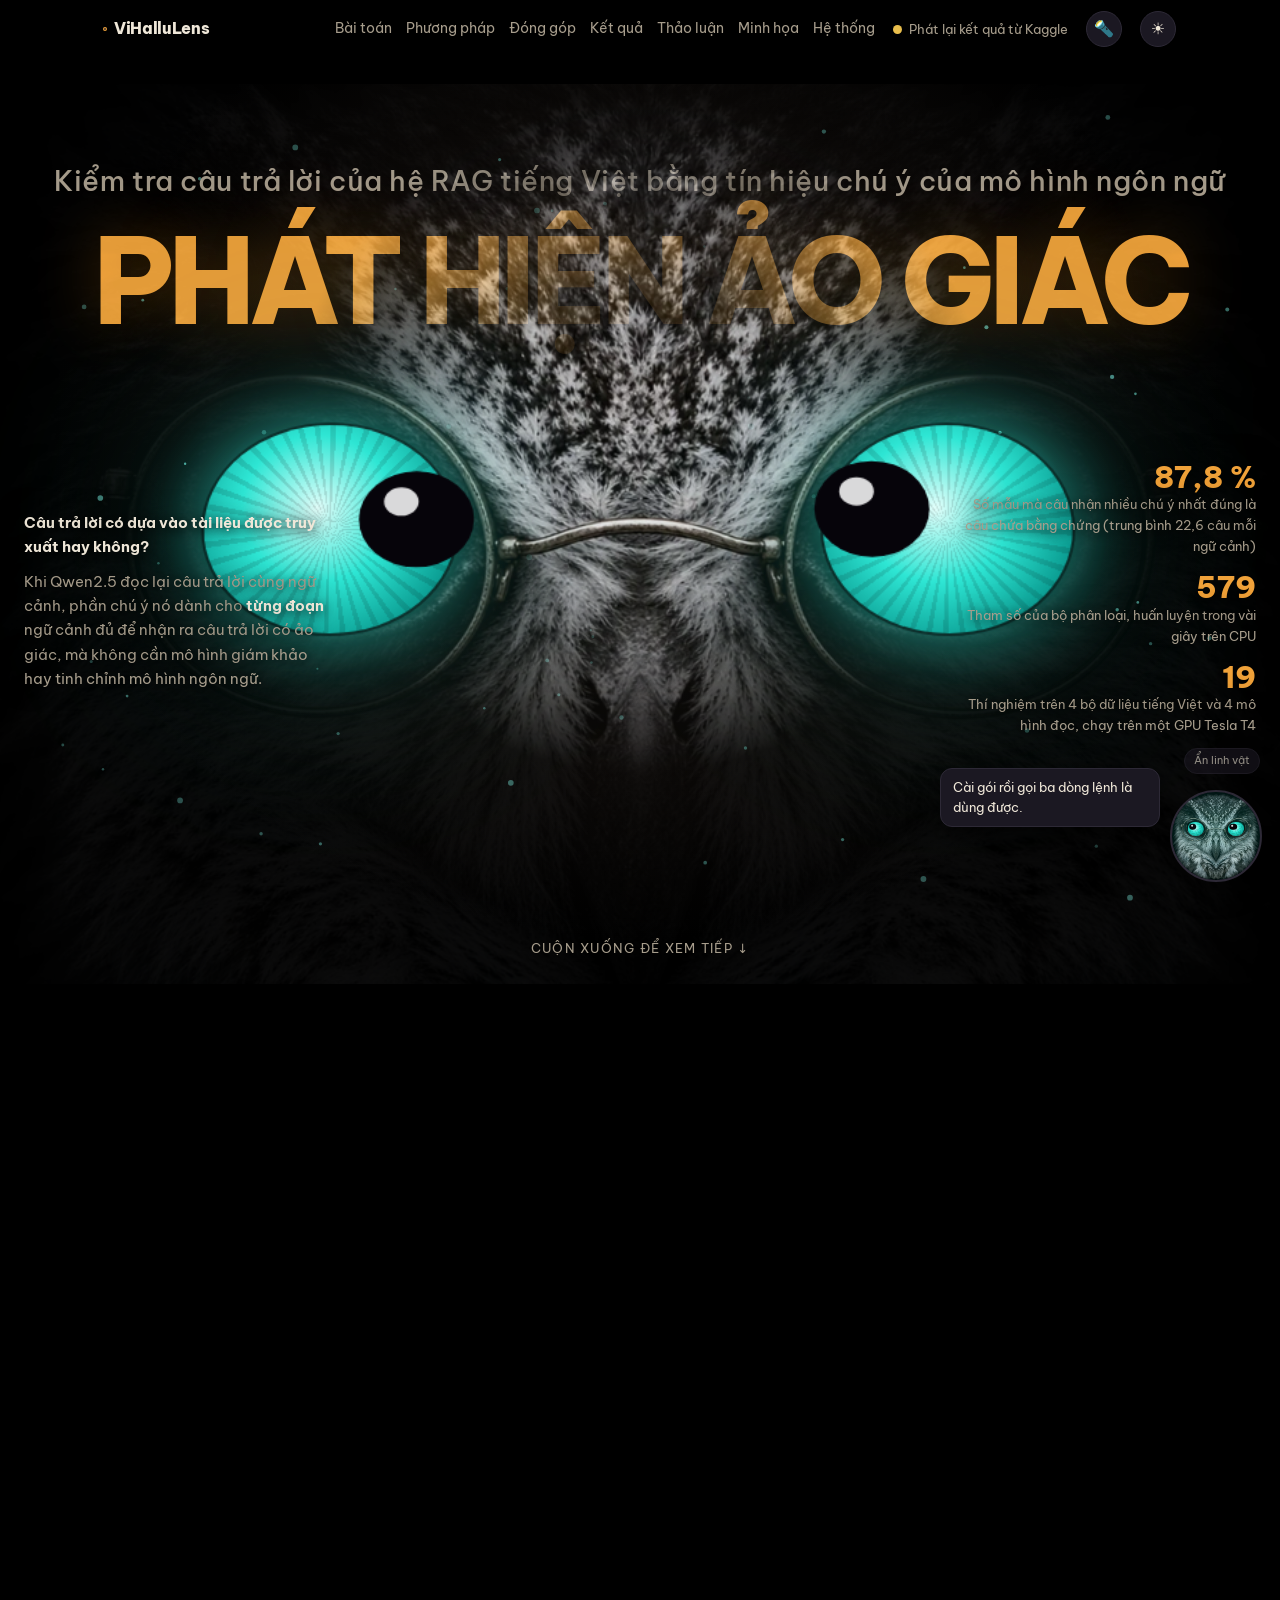
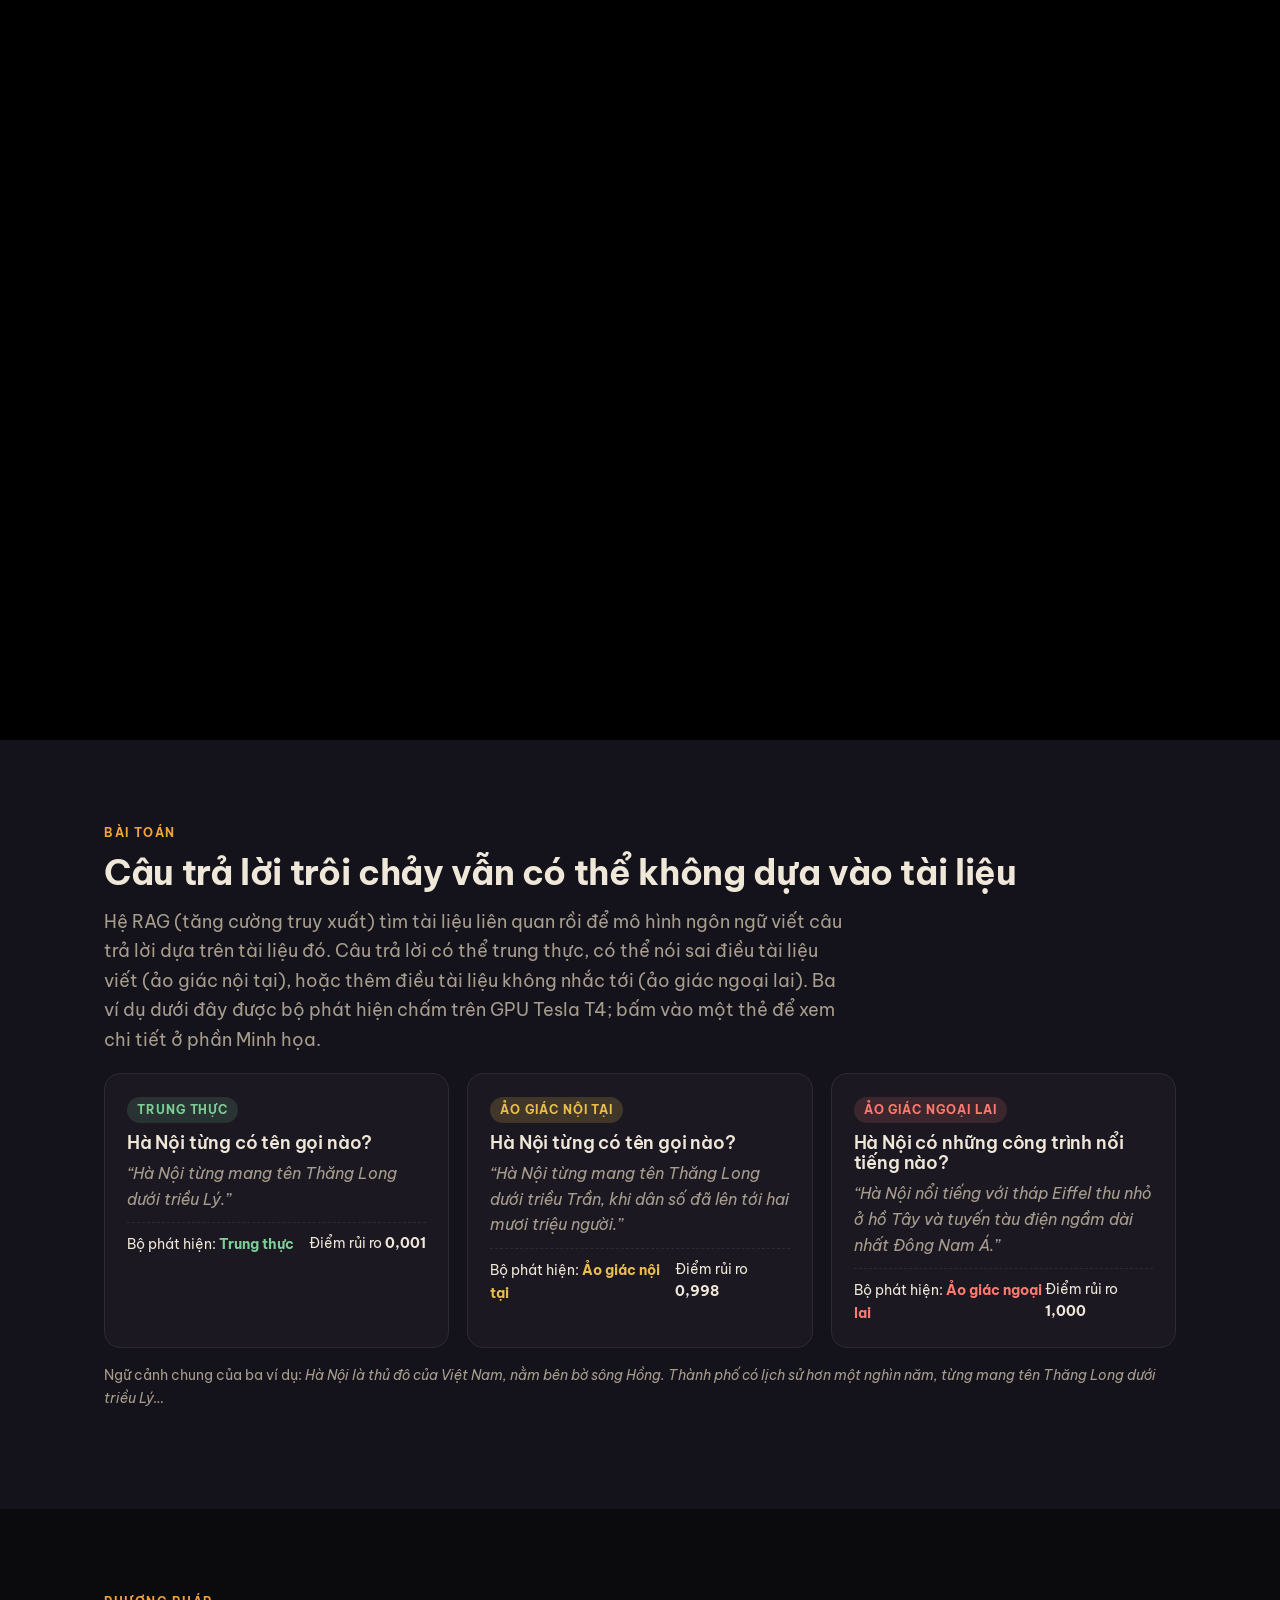
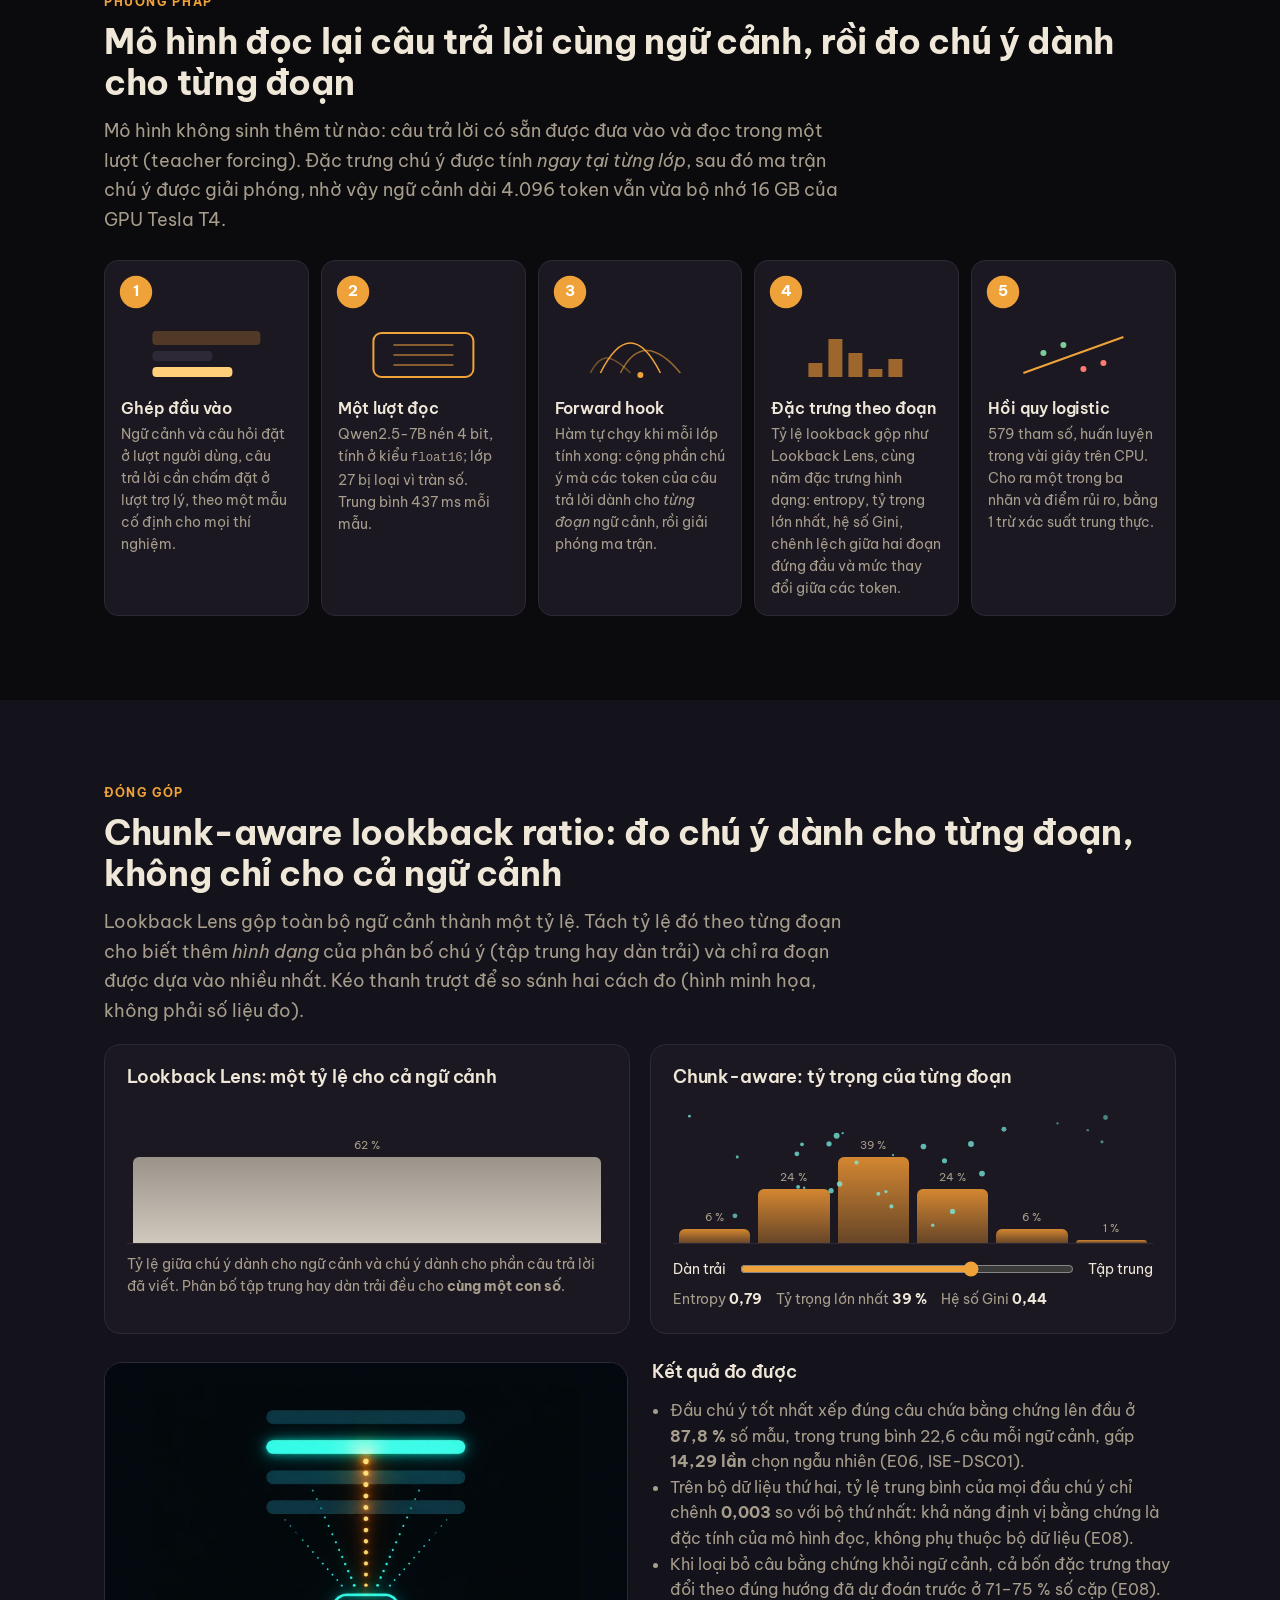
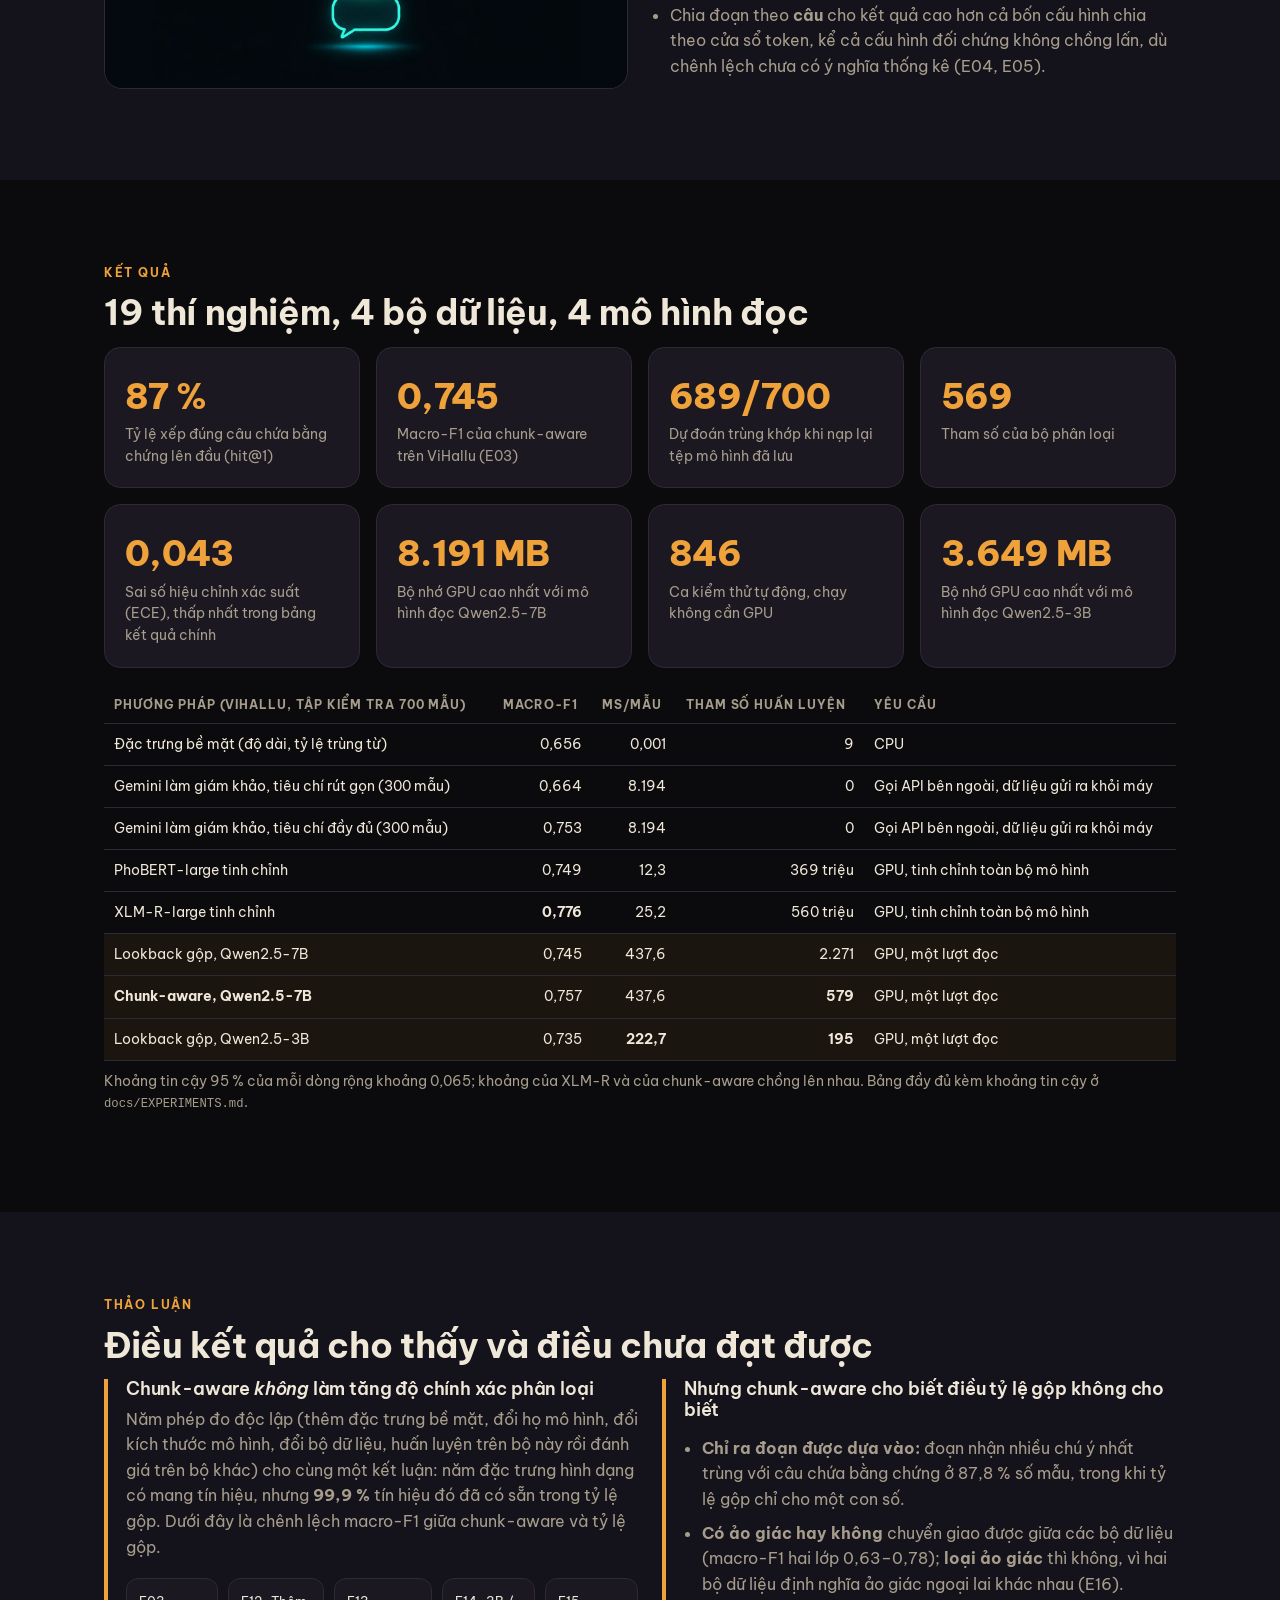
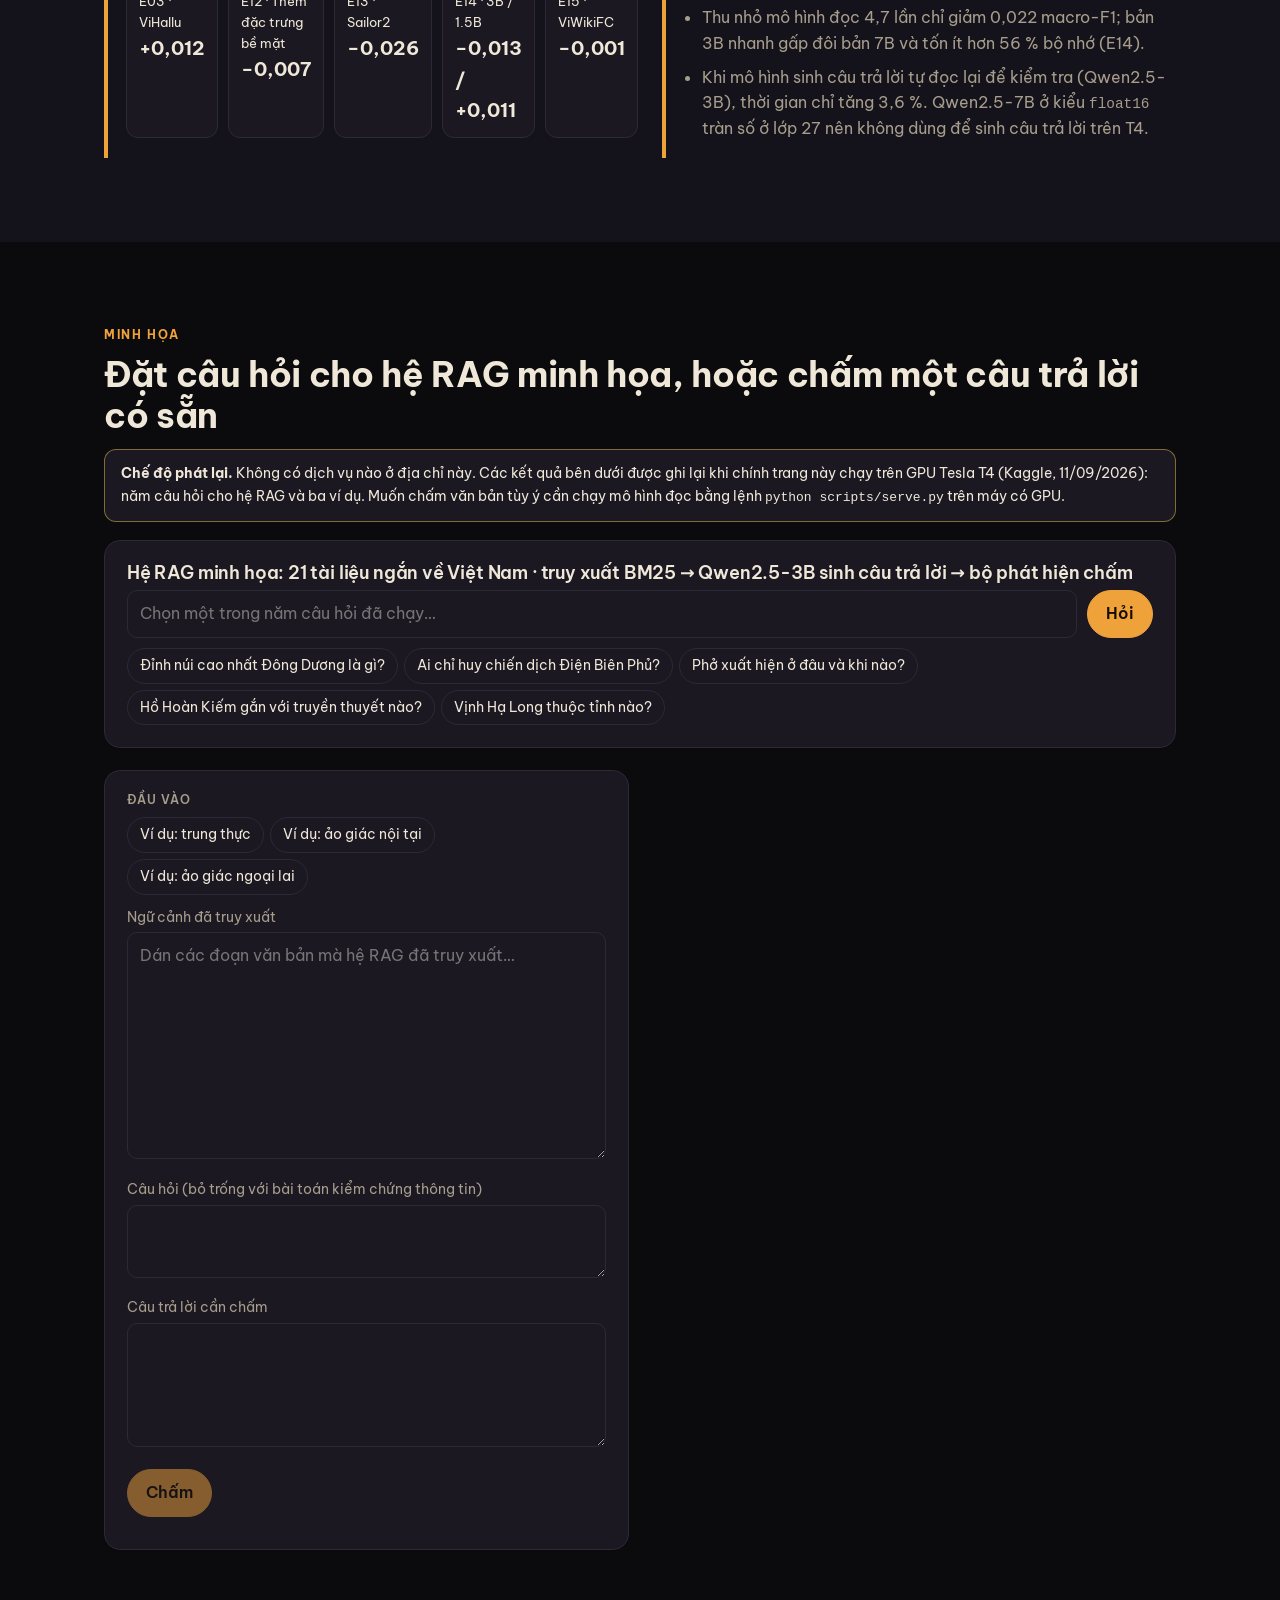
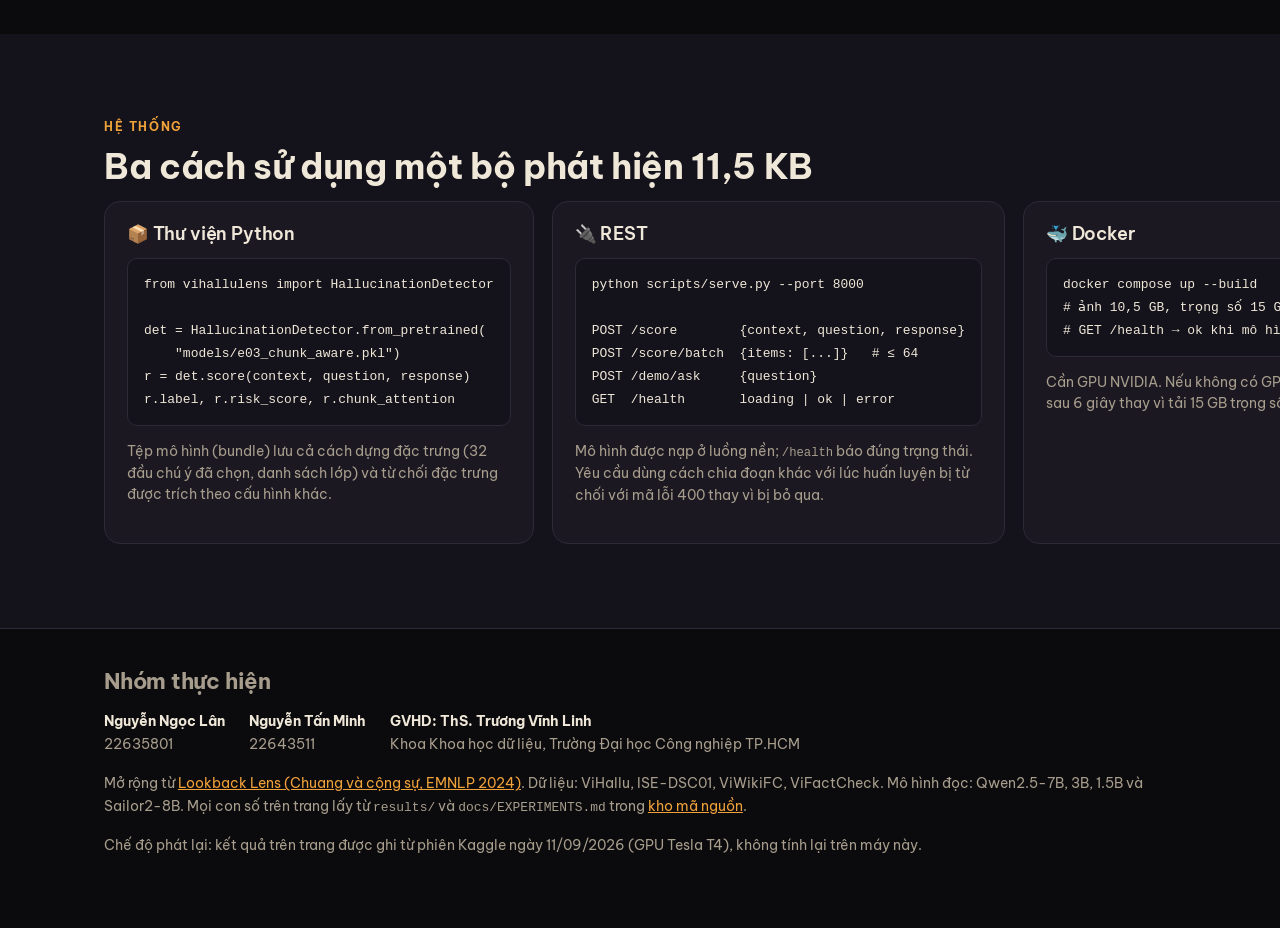
==== commit f7b4ceb4: "T50: bộ slide Hội đồng 19 trang theo cấu trúc quyển; viết lại chữ trên trang giới thiệu theo văn pho" ====
--- a/src/vihallulens/serve/static/index.html
+++ b/src/vihallulens/serve/static/index.html
@@ -3,7 +3,7 @@
 <head>
 <meta charset="utf-8">
 <meta name="viewport" content="width=device-width, initial-scale=1">
-<title>vihallulens — nhìn vào đâu</title>
+<title>ViHalluLens — Phát hiện ảo giác cho hệ RAG tiếng Việt</title>
 <meta name="description" content="Phát hiện ảo giác cho hệ RAG tiếng Việt bằng tín hiệu chú ý nội tại của mô hình đọc. Khóa luận tốt nghiệp, Trường Đại học Công nghiệp TP.HCM.">
 <link rel="preconnect" href="https://fonts.googleapis.com">
 <link rel="stylesheet" href="https://fonts.googleapis.com/css2?family=Be+Vietnam+Pro:ital,wght@0,400;0,500;0,600;0,700;0,800;1,400&display=swap">
@@ -176,12 +176,12 @@
   .compare { display: grid; grid-template-columns: 1fr 1fr; gap: 20px; align-items: stretch; }
   @media (max-width: 760px) { .compare { grid-template-columns: 1fr; } }
   .bars { display: flex; align-items: flex-end; gap: 8px; height: 150px; padding: 10px 6px 0; border-bottom: 1px solid var(--line); }
-  .bars .b { flex: 1; background: linear-gradient(180deg, hsla(var(--attn), .85), hsla(var(--attn), .35)); border-radius: 6px 6px 0 0; transition: height .35s cubic-bezier(.2,.8,.2,1); min-height: 3px; position: relative; }
+  .bars .b { flex: 1; background: linear-gradient(180deg, hsl(var(--attn) / .85), hsl(var(--attn) / .35)); border-radius: 6px 6px 0 0; transition: height .35s cubic-bezier(.2,.8,.2,1); min-height: 3px; position: relative; }
   .bars .b i { position: absolute; top: -20px; left: 0; right: 0; text-align: center; font-size: .7rem; color: var(--muted); font-style: normal; }
   .bars.one .b { background: linear-gradient(180deg, #9a938a, #cfc8bd); }
   .slider { display: flex; align-items: center; gap: 12px; margin-top: 14px; font-size: .9rem; }
   input[type=range] { flex: 1; accent-color: var(--accent); }
-  .stat-inline { display: flex; gap: 18px; font-size: .85rem; margin-top: 8px; color: var(--muted); flex-wrap: wrap; }
+  .stat-inline { display: flex; gap: 6px 14px; font-size: .85rem; margin-top: 8px; color: var(--muted); flex-wrap: wrap; }
   .stat-inline b { color: var(--ink); font-variant-numeric: tabular-nums; }
 
   /* ---------- numbers ---------- */
@@ -229,14 +229,14 @@
   .risk .bar { height: 12px; border-radius: 6px; background: linear-gradient(90deg, #cfe8d6, #f3dfa0, #f0b7b2); position: relative; }
   .risk .pin { position: absolute; top: -5px; width: 3px; height: 22px; background: var(--ink); border-radius: 2px; transform: translateX(-50%); transition: left .5s cubic-bezier(.2,.8,.2,1); }
   .risk .num { font-size: .82rem; color: var(--muted); margin-top: 4px; }
-  .proba { display: grid; grid-template-columns: 110px 1fr 56px; gap: 8px 10px; align-items: center; font-size: .85rem; }
+  .proba { display: grid; grid-template-columns: max-content 1fr 56px; gap: 8px 10px; align-items: center; font-size: .85rem; }
   .proba .track { height: 8px; background: var(--bg2); border-radius: 4px; overflow: hidden; }
   .proba .fill { height: 100%; background: var(--accent-2); transition: width .5s cubic-bezier(.2,.8,.2,1); }
   .meta { color: var(--muted); font-size: .8rem; margin-top: 12px; display: flex; gap: 14px; flex-wrap: wrap; }
   .note { font-size: .82rem; color: var(--muted); border-left: 3px solid var(--line); padding-left: 10px; margin-top: 14px; }
   .warn { color: var(--bad); }
   .legend { display: flex; align-items: center; gap: 8px; font-size: .78rem; color: var(--muted); margin-top: 8px; }
-  .legend .grad { width: 120px; height: 10px; border-radius: 5px; background: linear-gradient(90deg, hsla(var(--attn), .05), hsla(var(--attn), .85)); }
+  .legend .grad { width: 120px; height: 10px; border-radius: 5px; background: linear-gradient(90deg, hsl(var(--attn) / .05), hsl(var(--attn) / .85)); }
   .chunks-table { width: 100%; border-collapse: collapse; font-size: .85rem; margin-top: 10px; }
   .chunks-table td { padding: 4px 6px; border-top: 1px solid var(--line); vertical-align: top; }
   .chunks-table td.n { color: var(--muted); width: 32px; } .chunks-table td.s { text-align: right; width: 64px; font-variant-numeric: tabular-nums; }
@@ -361,14 +361,14 @@
 
 <nav id="nav">
   <div class="wrap">
-    <a class="brand" href="#hero"><span class="mini layer" id="mini"></span>vihallulens</a>
+    <a class="brand" href="#hero"><span class="mini layer" id="mini"></span>ViHalluLens</a>
     <div class="links">
-      <a href="#problem">Vấn đề</a><a href="#how">Cơ chế</a><a href="#chunk">Chunk-aware</a><a href="#numbers">Số liệu</a>
-      <a href="#honest">Nói thẳng</a><a href="#demo">Demo</a><a href="#system">Hệ thống</a>
-    </div>
-    <div id="health" class="loading"><span class="dot"></span><span id="health-text">đang kiểm dịch vụ…</span></div>
-    <button id="torch-btn" title="Bật/tắt đèn pin" aria-label="Đèn pin">🔦</button>
-    <button id="theme" title="Đổi sáng/tối" aria-label="Đổi giao diện sáng tối">☾</button>
+      <a href="#problem">Bài toán</a><a href="#how">Phương pháp</a><a href="#chunk">Đóng góp</a><a href="#numbers">Kết quả</a>
+      <a href="#honest">Thảo luận</a><a href="#demo">Minh họa</a><a href="#system">Hệ thống</a>
+    </div>
+    <div id="health" class="loading"><span class="dot"></span><span id="health-text">Đang kiểm tra dịch vụ…</span></div>
+    <button id="torch-btn" title="Bật hoặc tắt hiệu ứng đèn pin" aria-label="Hiệu ứng đèn pin">🔦</button>
+    <button id="theme" title="Đổi giao diện sáng hoặc tối" aria-label="Đổi giao diện sáng hoặc tối">☾</button>
   </div>
 </nav>
 
@@ -377,72 +377,72 @@
   <div id="stage">
     <canvas id="motes"></canvas>
     <h1 id="title">
-      <span class="t1">Mô hình có thể bịa chữ. Ánh mắt của nó thì không.</span>
-      <span class="t2">MẮT KHÔNG NÓI DỐI</span>
+      <span class="t1">Kiểm tra câu trả lời của hệ RAG tiếng Việt bằng tín hiệu chú ý của mô hình ngôn ngữ</span>
+      <span class="t2">PHÁT HIỆN ẢO GIÁC</span>
     </h1>
     <aside class="side left" id="side-l">
-      <p><b>Đừng hỏi mô hình nói gì. Hỏi nó đang nhìn vào đâu.</b></p>
-      <p>Khi Qwen2.5 đọc lại câu trả lời cùng ngữ cảnh, phân bố chú ý của nó lên <b>từng đoạn</b> đủ để lật mặt một câu bịa — không LLM giám khảo, không tinh chỉnh.</p>
+      <p><b>Câu trả lời có dựa vào tài liệu được truy xuất hay không?</b></p>
+      <p>Khi Qwen2.5 đọc lại câu trả lời cùng ngữ cảnh, phần chú ý nó dành cho <b>từng đoạn</b> ngữ cảnh đủ để nhận ra câu trả lời có ảo giác, mà không cần mô hình giám khảo hay tinh chỉnh mô hình ngôn ngữ.</p>
     </aside>
     <aside class="side right" id="side-r">
-      <div class="stat"><b>87,8 %</b><span>chỉ đúng đoạn chứa bằng chứng, giữa 22,6 đoạn</span></div>
-      <div class="stat"><b>579</b><span>tham số — bộ phân loại khớp trong vài giây trên CPU</span></div>
-      <div class="stat"><b>16</b><span>thí nghiệm, 3 bộ dữ liệu, 4 mô hình đọc, một card T4</span></div>
+      <div class="stat"><b>87,8 %</b><span>Số mẫu mà câu nhận nhiều chú ý nhất đúng là câu chứa bằng chứng (trung bình 22,6 câu mỗi ngữ cảnh)</span></div>
+      <div class="stat"><b>579</b><span>Tham số của bộ phân loại, huấn luyện trong vài giây trên CPU</span></div>
+      <div class="stat"><b>19</b><span>Thí nghiệm trên 4 bộ dữ liệu tiếng Việt và 4 mô hình đọc, chạy trên một GPU Tesla T4</span></div>
     </aside>
     <div class="layer" id="face"></div>
     <div id="branch"><img src="img/branch.webp" alt="" onerror="this.parentElement.remove()"></div>
     <div class="layer" id="prof"></div>
     <div id="intro">
-      <div class="eyebrow">Khóa luận tốt nghiệp · Khoa học dữ liệu · ĐH Công nghiệp TP.HCM</div>
-      <h1>Nghiên cứu và xây dựng hệ thống phát hiện ảo giác cho LLM tăng cường truy xuất tiếng Việt <span>dựa trên tín hiệu chú ý nội tại</span></h1>
-      <p class="muted" style="margin:0">Khi mô hình đọc lại câu trả lời cùng ngữ cảnh, phân bố chú ý của nó lên <b>từng đoạn</b> đủ để phân biệt trung thực, ảo giác nội tại, ảo giác ngoại lai — không LLM giám khảo, không tinh chỉnh, bộ phân loại 579 tham số.</p>
+      <div class="eyebrow">Khóa luận tốt nghiệp · Khoa học dữ liệu · Trường Đại học Công nghiệp TP.HCM</div>
+      <h1>Phát hiện ảo giác cho hệ RAG tiếng Việt <span>dựa trên tín hiệu chú ý nội tại</span></h1>
+      <p class="muted" style="margin:0">Mô hình ngôn ngữ đọc lại câu trả lời cùng ngữ cảnh đã truy xuất. Tỷ trọng chú ý dành cho <b>từng đoạn</b> ngữ cảnh được dùng để xếp câu trả lời vào một trong ba nhãn: trung thực, ảo giác nội tại, ảo giác ngoại lai. Bộ phân loại chỉ có 579 tham số và không cần mô hình giám khảo.</p>
       <div class="hero-cta">
-        <a class="btn primary" href="#demo">Thử ngay</a>
-        <a class="btn" href="#how">Cơ chế trong 30 giây</a>
+        <a class="btn primary" href="#demo">Dùng thử</a>
+        <a class="btn" href="#how">Phương pháp</a>
         <a class="btn" href="https://github.com/wsunicorn/vihallulens" target="_blank" rel="noopener">Mã nguồn</a>
       </div>
       <div class="hero-meta"><span>Nguyễn Ngọc Lân · Nguyễn Tấn Minh</span><span>GVHD: ThS. Trương Vĩnh Linh</span><span>2026</span></div>
     </div>
     <div id="torch"></div>
-    <div id="hint">cuộn để cú đậu xuống ↓</div>
+    <div id="hint">Cuộn xuống để xem tiếp ↓</div>
   </div>
 </section>
 
 <!-- ============================================================ 2. problem -->
 <section id="problem" class="alt">
   <div class="wrap">
-    <div class="eyebrow reveal">Vấn đề</div>
-    <h2 class="reveal">Một câu trả lời trông rất ổn có thể không bám vào ngữ cảnh</h2>
-    <p class="lead reveal" data-delay="1">Hệ RAG truy xuất tài liệu rồi để mô hình viết. Ba chuyện có thể xảy ra. Rê chuột lên từng thẻ — cú Lens sẽ cho biết nó nghĩ gì.
-      Ba ví dụ này được chấm thật trên T4, không ai dàn dựng.</p>
+    <div class="eyebrow reveal">Bài toán</div>
+    <h2 class="reveal">Câu trả lời trôi chảy vẫn có thể không dựa vào tài liệu</h2>
+    <p class="lead reveal" data-delay="1">Hệ RAG (tăng cường truy xuất) tìm tài liệu liên quan rồi để mô hình ngôn ngữ viết câu trả lời dựa trên tài liệu đó. Câu trả lời có thể trung thực, có thể nói sai điều tài liệu viết (ảo giác nội tại), hoặc thêm điều tài liệu không nhắc tới (ảo giác ngoại lai).
+      Ba ví dụ dưới đây được bộ phát hiện chấm trên GPU Tesla T4; bấm vào một thẻ để xem chi tiết ở phần Minh họa.</p>
     <div class="grid3" id="kinds"></div>
-    <p class="muted reveal" style="margin-top:16px;font-size:.9rem">Ngữ cảnh chung của ba thẻ: <i>Hà Nội là thủ đô của Việt Nam, nằm bên bờ sông Hồng. Thành phố có lịch sử hơn một nghìn năm, từng mang tên Thăng Long dưới triều Lý…</i></p>
+    <p class="muted reveal" style="margin-top:16px;font-size:.9rem">Ngữ cảnh chung của ba ví dụ: <i>Hà Nội là thủ đô của Việt Nam, nằm bên bờ sông Hồng. Thành phố có lịch sử hơn một nghìn năm, từng mang tên Thăng Long dưới triều Lý…</i></p>
   </div>
 </section>
 
 <!-- ============================================================ 3. how -->
 <section id="how">
   <div class="wrap">
-    <div class="eyebrow reveal">Cơ chế, 30 giây</div>
-    <h2 class="reveal">Đọc lại câu trả lời cùng ngữ cảnh, xem chú ý rơi vào đâu</h2>
-    <p class="lead reveal" data-delay="1">Không sinh token mới. Một lượt đọc duy nhất (teacher forcing), và ma trận chú ý được cộng dồn <em>ngay trong từng lớp</em> rồi giải phóng — nhờ đó
-      ngữ cảnh 4.096 token vừa trong 16 GB của một card T4.</p>
+    <div class="eyebrow reveal">Phương pháp</div>
+    <h2 class="reveal">Mô hình đọc lại câu trả lời cùng ngữ cảnh, rồi đo chú ý dành cho từng đoạn</h2>
+    <p class="lead reveal" data-delay="1">Mô hình không sinh thêm từ nào: câu trả lời có sẵn được đưa vào và đọc trong một lượt (teacher forcing). Đặc trưng chú ý được tính <em>ngay tại từng lớp</em>, sau đó ma trận chú ý được giải phóng, nhờ vậy
+      ngữ cảnh dài 4.096 token vẫn vừa bộ nhớ 16 GB của GPU Tesla T4.</p>
     <div class="steps">
       <div class="step reveal"><div class="n">1</div>
-        <svg viewBox="0 0 120 64"><rect x="6" y="8" width="108" height="14" rx="4" fill="hsla(var(--attn),.25)"/><rect x="6" y="28" width="60" height="10" rx="4" fill="var(--line)"/><rect x="6" y="44" width="80" height="10" rx="4" fill="var(--accent-2)"/></svg>
-        <h3>Ghép prompt</h3><p>Ngữ cảnh + câu hỏi ở lượt <code>user</code>, câu trả lời cần chấm ở lượt <code>assistant</code>. Mẫu chốt một lần, không đổi.</p></div>
+        <svg viewBox="0 0 120 64"><rect x="6" y="8" width="108" height="14" rx="4" fill="hsl(var(--attn) / .25)"/><rect x="6" y="28" width="60" height="10" rx="4" fill="var(--line)"/><rect x="6" y="44" width="80" height="10" rx="4" fill="var(--accent-2)"/></svg>
+        <h3>Ghép đầu vào</h3><p>Ngữ cảnh và câu hỏi đặt ở lượt người dùng, câu trả lời cần chấm đặt ở lượt trợ lý, theo một mẫu cố định cho mọi thí nghiệm.</p></div>
       <div class="step reveal" data-delay="1"><div class="n">2</div>
         <svg viewBox="0 0 120 64"><g fill="none" stroke="var(--accent)" stroke-width="2"><rect x="10" y="10" width="100" height="44" rx="8"/><path d="M30 32h60M30 22h60M30 42h60" opacity=".5"/></g></svg>
-        <h3>Một lượt đọc</h3><p>Qwen2.5-7B lượng tử hóa 4-bit, <code>float16</code>, bỏ lớp 27 vì tràn số. 437 ms một mẫu.</p></div>
+        <h3>Một lượt đọc</h3><p>Qwen2.5-7B nén 4 bit, tính ở kiểu <code>float16</code>; lớp 27 bị loại vì tràn số. Trung bình 437 ms mỗi mẫu.</p></div>
       <div class="step reveal" data-delay="2"><div class="n">3</div>
         <svg viewBox="0 0 120 64"><g stroke="var(--accent)" stroke-width="1.5" fill="none"><path d="M20 50 C 40 10, 60 10, 80 50"/><path d="M40 50 C 55 20, 75 20, 100 50" opacity=".6"/><path d="M10 50 C 20 30, 30 30, 50 50" opacity=".4"/></g><circle cx="60" cy="52" r="3" fill="var(--accent)"/></svg>
-        <h3>Hook trong lớp</h3><p>Mỗi lớp, mỗi đầu: cộng phần chú ý của token phản hồi rơi vào <em>từng đoạn</em> ngữ cảnh, rồi xóa ma trận.</p></div>
+        <h3>Forward hook</h3><p>Hàm tự chạy khi mỗi lớp tính xong: cộng phần chú ý mà các token của câu trả lời dành cho <em>từng đoạn</em> ngữ cảnh, rồi giải phóng ma trận.</p></div>
       <div class="step reveal" data-delay="3"><div class="n">4</div>
-        <svg viewBox="0 0 120 64"><g fill="hsla(var(--attn),.6)"><rect x="12" y="40" width="14" height="14"/><rect x="32" y="16" width="14" height="38"/><rect x="52" y="30" width="14" height="24"/><rect x="72" y="46" width="14" height="8"/><rect x="92" y="36" width="14" height="18"/></g></svg>
-        <h3>Đặc trưng theo đoạn</h3><p>Tỷ lệ gộp (Lookback Lens) + entropy, tỷ trọng lớn nhất, Gini, khoảng cách top-1/top-2, độ trôi.</p></div>
+        <svg viewBox="0 0 120 64"><g fill="hsl(var(--attn) / .6)"><rect x="12" y="40" width="14" height="14"/><rect x="32" y="16" width="14" height="38"/><rect x="52" y="30" width="14" height="24"/><rect x="72" y="46" width="14" height="8"/><rect x="92" y="36" width="14" height="18"/></g></svg>
+        <h3>Đặc trưng theo đoạn</h3><p>Tỷ lệ lookback gộp như Lookback Lens, cùng năm đặc trưng hình dạng: entropy, tỷ trọng lớn nhất, hệ số Gini, chênh lệch giữa hai đoạn đứng đầu và mức thay đổi giữa các token.</p></div>
       <div class="step reveal" data-delay="3"><div class="n">5</div>
         <svg viewBox="0 0 120 64"><path d="M10 50 L 110 14" stroke="var(--accent)" stroke-width="2"/><g fill="var(--ok)"><circle cx="30" cy="30" r="3"/><circle cx="50" cy="22" r="3"/></g><g fill="var(--bad)"><circle cx="70" cy="46" r="3"/><circle cx="90" cy="40" r="3"/></g></svg>
-        <h3>Hồi quy logistic</h3><p>579 tham số, khớp trong vài giây trên CPU. Ba lớp: trung thực, nội tại, ngoại lai. Trả cả điểm rủi ro.</p></div>
+        <h3>Hồi quy logistic</h3><p>579 tham số, huấn luyện trong vài giây trên CPU. Cho ra một trong ba nhãn và điểm rủi ro, bằng 1 trừ xác suất trung thực.</p></div>
     </div>
   </div>
 </section>
@@ -451,20 +451,20 @@
 <section id="chunk" class="alt">
   <div class="wrap">
     <div class="eyebrow reveal">Đóng góp</div>
-    <h2 class="reveal">Chunk-aware: không hỏi "nhìn ngữ cảnh bao nhiêu", mà hỏi "nhìn đoạn nào"</h2>
-    <p class="lead reveal" data-delay="1">Lookback Lens gộp cả ngữ cảnh thành một con số. Tách theo đoạn thì có thêm <em>hình dạng</em> của phân bố — và đầu ra chỉ được đoạn nào.
-      Kéo thanh trượt để thấy hai cách nhìn khác nhau ra sao (minh họa, không phải số đo).</p>
+    <h2 class="reveal">Chunk-aware lookback ratio: đo chú ý dành cho từng đoạn, không chỉ cho cả ngữ cảnh</h2>
+    <p class="lead reveal" data-delay="1">Lookback Lens gộp toàn bộ ngữ cảnh thành một tỷ lệ. Tách tỷ lệ đó theo từng đoạn cho biết thêm <em>hình dạng</em> của phân bố chú ý (tập trung hay dàn trải) và chỉ ra đoạn được dựa vào nhiều nhất.
+      Kéo thanh trượt để so sánh hai cách đo (hình minh họa, không phải số liệu đo).</p>
     <div class="compare reveal" data-delay="2">
       <div class="card">
-        <h3>Lookback Lens gốc — một khối</h3>
+        <h3>Lookback Lens: một tỷ lệ cho cả ngữ cảnh</h3>
         <div class="bars one" id="bars-one"><div class="b"><i id="one-v">62 %</i></div></div>
-        <p class="muted" style="font-size:.85rem;margin-top:10px">Tỷ lệ chú ý rơi vào ngữ cảnh so với phần đã sinh. Phân bố nhọn hay tản đều cho <b>cùng một số</b>.</p>
+        <p class="muted" style="font-size:.85rem;margin-top:10px">Tỷ lệ giữa chú ý dành cho ngữ cảnh và chú ý dành cho phần câu trả lời đã viết. Phân bố tập trung hay dàn trải đều cho <b>cùng một con số</b>.</p>
       </div>
       <div class="card">
-        <h3>Chunk-aware — theo từng đoạn</h3>
+        <h3>Chunk-aware: tỷ trọng của từng đoạn</h3>
         <div style="position:relative"><div class="bars" id="bars-many"></div><canvas id="bars-motes" style="position:absolute;inset:0;width:100%;height:100%;pointer-events:none"></canvas></div>
-        <div class="slider"><span>tản</span><input type="range" id="focus" min="0" max="100" value="70"><span>tập trung</span></div>
-        <div class="stat-inline"><span>entropy <b id="s-ent">—</b></span><span>tỷ trọng lớn nhất <b id="s-max">—</b></span><span>Gini <b id="s-gini">—</b></span></div>
+        <div class="slider"><span>Dàn trải</span><input type="range" id="focus" min="0" max="100" value="70" aria-label="Mức tập trung của chú ý"><span>Tập trung</span></div>
+        <div class="stat-inline"><span>Entropy <b id="s-ent">—</b></span><span>Tỷ trọng lớn nhất <b id="s-max">—</b></span><span>Hệ số Gini <b id="s-gini">—</b></span></div>
       </div>
     </div>
     <div class="grid2" style="margin-top:28px">
@@ -473,22 +473,22 @@
         <svg class="fallback" viewBox="0 0 400 250" aria-hidden="true">
           <rect width="400" height="250" fill="var(--bg2)"/>
           <g font-family="inherit" font-size="11" fill="var(--muted)">
-            <rect x="30" y="40" width="340" height="26" rx="6" fill="hsla(28,80%,55%,.12)"/><text x="40" y="57">đoạn 1</text>
-            <rect x="30" y="76" width="340" height="26" rx="6" fill="hsla(28,80%,55%,.55)"/><text x="40" y="93">đoạn 2 ← 48 %</text>
-            <rect x="30" y="112" width="340" height="26" rx="6" fill="hsla(28,80%,55%,.2)"/><text x="40" y="129">đoạn 3</text>
-            <rect x="30" y="148" width="340" height="26" rx="6" fill="hsla(28,80%,55%,.08)"/><text x="40" y="165">đoạn 4</text>
-            <rect x="120" y="200" width="160" height="24" rx="12" fill="var(--accent)"/><text x="145" y="216" fill="#fff">câu trả lời</text>
+            <rect x="30" y="40" width="340" height="26" rx="6" fill="hsla(28,80%,55%,.12)"/><text x="40" y="57">Đoạn 1</text>
+            <rect x="30" y="76" width="340" height="26" rx="6" fill="hsla(28,80%,55%,.55)"/><text x="40" y="93">Đoạn 2 ← 48 %</text>
+            <rect x="30" y="112" width="340" height="26" rx="6" fill="hsla(28,80%,55%,.2)"/><text x="40" y="129">Đoạn 3</text>
+            <rect x="30" y="148" width="340" height="26" rx="6" fill="hsla(28,80%,55%,.08)"/><text x="40" y="165">Đoạn 4</text>
+            <rect x="120" y="200" width="160" height="24" rx="12" fill="var(--accent)"/><text x="145" y="216" fill="#fff">Câu trả lời</text>
             <g stroke="var(--accent)" stroke-dasharray="3 4" fill="none"><path d="M200 200 C 200 150, 120 130, 60 89"/><path d="M200 200 C 220 170, 300 160, 340 89"/></g>
           </g>
         </svg>
       </div>
       <div class="reveal" data-delay="2">
-        <h3>Điều đo được</h3>
+        <h3>Kết quả đo được</h3>
         <ul class="muted" style="padding-left:18px">
-          <li>Đầu chú ý mạnh nhất chỉ đúng đoạn chứa bằng chứng <b>87,8 %</b> số lần, giữa trung bình 22,6 đoạn — gấp <b>14,29×</b> chọn hú họa (E06, ISE-DSC01).</li>
-          <li>Lặp lại trên bộ thứ hai với sai lệch <b>0,003</b> — thuộc tính của mô hình đọc, không của một bộ dữ liệu (E08).</li>
-          <li>Bỏ câu bằng chứng đi thì phân bố đổi đúng hướng dự đoán ở cả bốn đại lượng, 71–75 % số cặp (E08).</li>
-          <li>Chia theo <b>câu</b> thắng cả bốn cấu hình cửa sổ token, kể cả đối chứng không chồng lấn — ranh giới ngữ nghĩa mới là thứ quan trọng (E05).</li>
+          <li>Đầu chú ý tốt nhất xếp đúng câu chứa bằng chứng lên đầu ở <b>87,8 %</b> số mẫu, trong trung bình 22,6 câu mỗi ngữ cảnh, gấp <b>14,29 lần</b> chọn ngẫu nhiên (E06, ISE-DSC01).</li>
+          <li>Trên bộ dữ liệu thứ hai, tỷ lệ trung bình của mọi đầu chú ý chỉ chênh <b>0,003</b> so với bộ thứ nhất: khả năng định vị bằng chứng là đặc tính của mô hình đọc, không phụ thuộc bộ dữ liệu (E08).</li>
+          <li>Khi loại bỏ câu bằng chứng khỏi ngữ cảnh, cả bốn đặc trưng thay đổi theo đúng hướng đã dự đoán trước ở 71–75 % số cặp (E08).</li>
+          <li>Chia đoạn theo <b>câu</b> cho kết quả cao hơn cả bốn cấu hình chia theo cửa sổ token, kể cả cấu hình đối chứng không chồng lấn, dù chênh lệch chưa có ý nghĩa thống kê (E04, E05).</li>
         </ul>
       </div>
     </div>
@@ -498,57 +498,58 @@
 <!-- ============================================================ 5. numbers -->
 <section id="numbers">
   <div class="wrap">
-    <div class="eyebrow reveal">Số liệu</div>
-    <h2 class="reveal">16 thí nghiệm, 3 bộ dữ liệu, 4 mô hình đọc</h2>
+    <div class="eyebrow reveal">Kết quả</div>
+    <h2 class="reveal">19 thí nghiệm, 4 bộ dữ liệu, 4 mô hình đọc</h2>
     <div class="nums reveal" data-delay="1">
-      <div class="num"><div class="v" data-count="87.8" data-suffix=" %">0</div><div class="k">hit@1 so với đoạn bằng chứng vàng</div></div>
-      <div class="num"><div class="v" data-count="0.7567" data-dec="4">0</div><div class="k">macro-F1 ViHallu, chunk-aware (E03)</div></div>
-      <div class="num"><div class="v" data-count="700" data-suffix="/700">0</div><div class="k">phán đoán tái lập từ bundle đã lưu</div></div>
-      <div class="num"><div class="v" data-count="579">0</div><div class="k">tham số của bộ phân loại</div></div>
-      <div class="num"><div class="v" data-count="0.044" data-dec="3">0</div><div class="k">ECE — hiệu chỉnh tốt nhất Bảng 1</div></div>
-      <div class="num"><div class="v" data-count="120" data-prefix="≈" data-suffix="k">0</div><div class="k">lượt đọc đã trích trên Kaggle T4</div></div>
-      <div class="num"><div class="v" data-count="781">0</div><div class="k">ca kiểm thử tự động, không cần GPU</div></div>
-      <div class="num"><div class="v" data-count="3710" data-suffix=" MB">0</div><div class="k">VRAM đỉnh với mô hình đọc 3B</div></div>
+      <div class="num"><div class="v" data-count="87.8" data-suffix=" %">0</div><div class="k">Tỷ lệ xếp đúng câu chứa bằng chứng lên đầu (hit@1)</div></div>
+      <div class="num"><div class="v" data-count="0.757" data-dec="3">0</div><div class="k">Macro-F1 của chunk-aware trên ViHallu (E03)</div></div>
+      <div class="num"><div class="v" data-count="700" data-suffix="/700">0</div><div class="k">Dự đoán trùng khớp khi nạp lại tệp mô hình đã lưu</div></div>
+      <div class="num"><div class="v" data-count="579">0</div><div class="k">Tham số của bộ phân loại</div></div>
+      <div class="num"><div class="v" data-count="0.044" data-dec="3">0</div><div class="k">Sai số hiệu chỉnh xác suất (ECE), thấp nhất trong bảng kết quả chính</div></div>
+      <div class="num"><div class="v" data-count="8328" data-suffix=" MB">0</div><div class="k">Bộ nhớ GPU cao nhất với mô hình đọc Qwen2.5-7B</div></div>
+      <div class="num"><div class="v" data-count="860">0</div><div class="k">Ca kiểm thử tự động, chạy không cần GPU</div></div>
+      <div class="num"><div class="v" data-count="3710" data-suffix=" MB">0</div><div class="k">Bộ nhớ GPU cao nhất với mô hình đọc Qwen2.5-3B</div></div>
     </div>
     <div class="tablewrap reveal" data-delay="2">
       <table class="res">
-        <thead><tr><th>Phương pháp (ViHallu, test 700)</th><th class="r">macro-F1</th><th class="r">ms/mẫu</th><th class="r">Tham số huấn luyện</th><th>Cần gì</th></tr></thead>
+        <thead><tr><th>Phương pháp (ViHallu, tập kiểm tra 700 mẫu)</th><th class="r">Macro-F1</th><th class="r">ms/mẫu</th><th class="r">Tham số huấn luyện</th><th>Yêu cầu</th></tr></thead>
         <tbody>
-          <tr><td>Baseline bề mặt (độ dài, trùng lặp từ)</td><td class="r">0,656</td><td class="r">0,001</td><td class="r">9</td><td>CPU</td></tr>
-          <tr><td>Gemini giám khảo (300 mẫu)</td><td class="r">0,664</td><td class="r">8.194</td><td class="r">0</td><td>API ngoài, dữ liệu rời máy</td></tr>
-          <tr><td>PhoBERT-large tinh chỉnh</td><td class="r">0,749</td><td class="r">12,3</td><td class="r">369 triệu</td><td>GPU + tinh chỉnh</td></tr>
-          <tr><td>XLM-R-large tinh chỉnh</td><td class="r"><b>0,776</b></td><td class="r">25,2</td><td class="r">560 triệu</td><td>GPU + tinh chỉnh</td></tr>
-          <tr class="us"><td>Lookback gộp, Qwen2.5-7B</td><td class="r">0,745</td><td class="r">437,6</td><td class="r">2.271</td><td>GPU, lượt đọc có sẵn</td></tr>
-          <tr class="us"><td><b>Chunk-aware, Qwen2.5-7B</b></td><td class="r">0,757</td><td class="r">437,6</td><td class="r"><b>579</b></td><td>GPU, lượt đọc có sẵn</td></tr>
-          <tr class="us"><td>Lookback gộp, Qwen2.5-3B</td><td class="r">0,735</td><td class="r"><b>222,7</b></td><td class="r"><b>195</b></td><td>GPU, lượt đọc có sẵn</td></tr>
+          <tr><td>Đặc trưng bề mặt (độ dài, tỷ lệ trùng từ)</td><td class="r">0,656</td><td class="r">0,001</td><td class="r">9</td><td>CPU</td></tr>
+          <tr><td>Gemini làm giám khảo, tiêu chí rút gọn (300 mẫu)</td><td class="r">0,664</td><td class="r">8.194</td><td class="r">0</td><td>Gọi API bên ngoài, dữ liệu gửi ra khỏi máy</td></tr>
+          <tr><td>Gemini làm giám khảo, tiêu chí đầy đủ (300 mẫu)</td><td class="r">0,753</td><td class="r">8.194</td><td class="r">0</td><td>Gọi API bên ngoài, dữ liệu gửi ra khỏi máy</td></tr>
+          <tr><td>PhoBERT-large tinh chỉnh</td><td class="r">0,749</td><td class="r">12,3</td><td class="r">369 triệu</td><td>GPU, tinh chỉnh toàn bộ mô hình</td></tr>
+          <tr><td>XLM-R-large tinh chỉnh</td><td class="r"><b>0,776</b></td><td class="r">25,2</td><td class="r">560 triệu</td><td>GPU, tinh chỉnh toàn bộ mô hình</td></tr>
+          <tr class="us"><td>Lookback gộp, Qwen2.5-7B</td><td class="r">0,745</td><td class="r">437,6</td><td class="r">2.271</td><td>GPU, một lượt đọc</td></tr>
+          <tr class="us"><td><b>Chunk-aware, Qwen2.5-7B</b></td><td class="r">0,757</td><td class="r">437,6</td><td class="r"><b>579</b></td><td>GPU, một lượt đọc</td></tr>
+          <tr class="us"><td>Lookback gộp, Qwen2.5-3B</td><td class="r">0,735</td><td class="r"><b>222,7</b></td><td class="r"><b>195</b></td><td>GPU, một lượt đọc</td></tr>
         </tbody>
       </table>
     </div>
-    <p class="muted reveal" style="font-size:.85rem;margin-top:10px">Khoảng tin cậy 95 % của mọi dòng rộng khoảng 0,065 — XLM-R và chunk-aware chồng nhau. Bảng đầy đủ, kèm khoảng tin cậy, ở <code>docs/EXPERIMENTS.md</code>.</p>
+    <p class="muted reveal" style="font-size:.85rem;margin-top:10px">Khoảng tin cậy 95 % của mỗi dòng rộng khoảng 0,065; khoảng của XLM-R và của chunk-aware chồng lên nhau. Bảng đầy đủ kèm khoảng tin cậy ở <code>docs/EXPERIMENTS.md</code>.</p>
   </div>
 </section>
 
 <!-- ============================================================ 6. honest -->
 <section id="honest" class="alt">
   <div class="wrap">
-    <div class="eyebrow reveal">Nói thẳng</div>
-    <h2 class="reveal">Điều chúng tôi đo được — và điều chúng tôi không</h2>
+    <div class="eyebrow reveal">Thảo luận</div>
+    <h2 class="reveal">Điều kết quả cho thấy và điều chưa đạt được</h2>
     <div class="grid2">
       <div class="honest reveal" data-delay="1">
-        <h3>Chunk-aware <em>không</em> cộng thêm điểm phân loại</h3>
-        <p class="muted">Năm phép đo độc lập — thêm đặc trưng bề mặt, đổi họ mô hình, đổi cỡ mô hình, đổi bộ dữ liệu, chuyển chéo bộ — cùng nói: năm đại lượng hình dạng mang tín hiệu thật,
-          nhưng là <b>cùng một tín hiệu</b> tỷ lệ gộp đã mang, đo được ở mức <b>99,9 %</b> chồng lấn trên ngữ cảnh 22,6 đoạn.</p>
+        <h3>Chunk-aware <em>không</em> làm tăng độ chính xác phân loại</h3>
+        <p class="muted">Năm phép đo độc lập (thêm đặc trưng bề mặt, đổi họ mô hình, đổi kích thước mô hình, đổi bộ dữ liệu, huấn luyện trên bộ này rồi đánh giá trên bộ khác) cho cùng một kết luận: năm đặc trưng hình dạng có mang tín hiệu,
+          nhưng <b>99,9 %</b> tín hiệu đó đã có sẵn trong tỷ lệ gộp. Dưới đây là chênh lệch macro-F1 giữa chunk-aware và tỷ lệ gộp.</p>
         <div class="measure">
-          <div>E03 · ViHallu<b>+0,012</b></div><div>E12 · thêm bề mặt<b>−0,007</b></div><div>E13 · Sailor2<b>−0,026</b></div><div>E14 · 3B / 1.5B<b>−0,013 / +0,011</b></div><div>E15 · ViWikiFC<b>−0,001</b></div>
+          <div>E03 · ViHallu<b>+0,012</b></div><div>E12 · Thêm đặc trưng bề mặt<b>−0,007</b></div><div>E13 · Sailor2<b>−0,026</b></div><div>E14 · 3B / 1.5B<b>−0,013 / +0,011</b></div><div>E15 · ViWikiFC<b>−0,001</b></div>
         </div>
       </div>
       <div class="honest reveal" data-delay="2">
-        <h3>Nhưng nó cho thứ tỷ lệ gộp không cho được</h3>
+        <h3>Nhưng chunk-aware cho biết điều tỷ lệ gộp không cho biết</h3>
         <ul class="muted">
-          <li><b>Đầu ra chỉ được đoạn nào</b> — 87,8 % trùng đoạn bằng chứng. Tỷ lệ gộp chỉ trả một con số.</li>
-          <li><b>Trung thực hay không</b> chuyển được giữa các bộ dữ liệu (nhị phân 0,63–0,78); <b>ảo giác kiểu nào</b> thì không, vì hai bộ định nghĩa "ngoại lai" khác nhau (E16).</li>
-          <li>Thu mô hình đọc 4,7 lần chỉ mất 0,022 macro-F1; nấc 3B nhanh gấp đôi 7B, nhẹ hơn 56 % bộ nhớ (E14).</li>
-          <li>Trên T4, mô hình đọc <code>float16</code> <b>không sinh được</b> câu trả lời — lớp 27 tràn số. Lập luận "chi phí biên gần 0" chỉ đúng trên phần cứng có <code>bfloat16</code> gốc.</li>
+          <li><b>Chỉ ra đoạn được dựa vào:</b> đoạn nhận nhiều chú ý nhất trùng với câu chứa bằng chứng ở 87,8 % số mẫu, trong khi tỷ lệ gộp chỉ cho một con số.</li>
+          <li><b>Có ảo giác hay không</b> chuyển giao được giữa các bộ dữ liệu (macro-F1 hai lớp 0,63–0,78); <b>loại ảo giác</b> thì không, vì hai bộ dữ liệu định nghĩa ảo giác ngoại lai khác nhau (E16).</li>
+          <li>Thu nhỏ mô hình đọc 4,7 lần chỉ giảm 0,022 macro-F1; bản 3B nhanh gấp đôi bản 7B và tốn ít hơn 56 % bộ nhớ (E14).</li>
+          <li>Khi mô hình sinh câu trả lời tự đọc lại để kiểm tra (Qwen2.5-3B), thời gian chỉ tăng 3,6 %. Qwen2.5-7B ở kiểu <code>float16</code> tràn số ở lớp 27 nên không dùng để sinh câu trả lời trên T4.</li>
         </ul>
       </div>
     </div>
@@ -558,15 +559,15 @@
 <!-- ============================================================ 7. demo -->
 <section id="demo">
   <div class="wrap">
-    <div class="eyebrow reveal">Demo</div>
-    <h2 class="reveal">Hỏi hệ RAG minh họa, hoặc chấm một câu trả lời bất kỳ</h2>
+    <div class="eyebrow reveal">Minh họa</div>
+    <h2 class="reveal">Đặt câu hỏi cho hệ RAG minh họa, hoặc chấm một câu trả lời có sẵn</h2>
     <div id="mode-banner" class="banner"></div>
     <div class="card reveal" data-delay="1" style="margin-bottom:22px">
-      <h3 class="h">Hỏi hệ RAG — 21 tài liệu ngắn về Việt Nam · BM25 → Qwen2.5-3B sinh trả lời → bộ phát hiện chấm</h3>
+      <h3 class="h">Hệ RAG minh họa: 21 tài liệu ngắn về Việt Nam · truy xuất BM25 → Qwen2.5-3B sinh câu trả lời → bộ phát hiện chấm</h3>
       <div class="row" style="margin-top:0">
-        <input id="rag-q" type="text" placeholder="Ví dụ: Đỉnh núi cao nhất Đông Dương là gì?" style="flex:1;min-width:240px">
+        <input id="rag-q" type="text" aria-label="Câu hỏi cho hệ RAG" placeholder="Ví dụ: Đỉnh núi cao nhất Đông Dương là gì?" style="flex:1;min-width:240px">
         <button class="primary" id="ask" disabled>Hỏi</button>
-        <span id="ask-busy" class="muted" style="display:none;font-size:.85rem">truy xuất → sinh trả lời → chấm…</span>
+        <span id="ask-busy" class="muted" style="display:none;font-size:.85rem">Đang truy xuất, sinh câu trả lời và chấm…</span>
       </div>
       <div class="examples" id="rag-examples" style="margin-top:10px"></div>
       <div id="rag-out" class="rag-out" style="display:none"></div>
@@ -578,13 +579,13 @@
         <div class="examples" id="examples"></div>
         <label for="context">Ngữ cảnh đã truy xuất</label>
         <textarea id="context" rows="8" placeholder="Dán các đoạn văn bản mà hệ RAG đã truy xuất…"></textarea>
-        <label for="question">Câu hỏi <span style="font-weight:normal">(để trống với bài kiểm chứng)</span></label>
+        <label for="question">Câu hỏi <span style="font-weight:normal">(bỏ trống với bài toán kiểm chứng thông tin)</span></label>
         <textarea id="question" rows="2"></textarea>
         <label for="response">Câu trả lời cần chấm</label>
         <textarea id="response" rows="4"></textarea>
         <div class="row">
           <button class="primary" id="score" disabled>Chấm</button>
-          <span id="busy" class="muted" style="display:none;font-size:.85rem">đang chạy mô hình đọc…</span>
+          <span id="busy" class="muted" style="display:none;font-size:.85rem">Mô hình đọc đang xử lý…</span>
         </div>
         <div id="error"></div>
       </div>
@@ -595,18 +596,18 @@
           <div class="label" id="label">—</div>
           <div class="risk">
             <div class="bar"><div class="pin" id="pin" style="left:0%"></div></div>
-            <div class="num">điểm rủi ro <b id="risk">—</b> = 1 − P(trung thực)</div>
+            <div class="num">Điểm rủi ro <b id="risk">—</b> = 1 − P(trung thực)</div>
           </div>
         </div>
         <div class="proba" id="proba"></div>
         <div class="meta" id="meta"></div>
-        <h3 class="h" style="margin-top:20px">Ngữ cảnh — tô theo tỷ trọng chú ý mỗi đoạn nhận được</h3>
+        <h3 class="h" style="margin-top:20px">Ngữ cảnh, tô màu theo tỷ trọng chú ý của từng đoạn</h3>
         <div id="context-view"></div>
-        <div class="legend"><span>ít</span><div class="grad"></div><span>nhiều</span><span style="margin-left:8px">· rê chuột lên đoạn để xem %</span></div>
+        <div class="legend"><span>Ít</span><div class="grad"></div><span>Nhiều</span><span style="margin-left:8px">· Di chuột lên một đoạn để xem tỷ trọng</span></div>
         <table class="chunks-table" id="chunks"></table>
-        <div class="note">Màu cho biết mô hình <b>nhìn vào đâu</b> khi sinh câu trả lời, không cho biết câu trả lời <b>nói gì về chỗ đó</b>.
-          Đo ở E06: đoạn được nhìn nhiều nhất trùng đoạn chứa bằng chứng 87,8 % số lần. Đo ở T35: một câu phủ định lật ngược ngữ cảnh vẫn tô đúng đoạn ấy.
-          Điểm rủi ro là con số nên hành động theo; nhãn ba lớp có sai số rộng hơn.</div>
+        <div class="note">Màu cho biết mô hình <b>dựa vào đoạn nào</b> khi đọc câu trả lời, không cho biết câu trả lời <b>khẳng định gì về đoạn đó</b>.
+          Ở E06, đoạn nhận nhiều chú ý nhất trùng với đoạn chứa bằng chứng ở 87,8 % số mẫu; một câu trả lời phủ định lại ngữ cảnh vẫn được tô đúng đoạn đó.
+          Khi ra quyết định, nên dựa vào điểm rủi ro; nhãn ba lớp có sai số lớn hơn.</div>
       </div>
     </div>
   </div>
@@ -616,16 +617,16 @@
 <section id="system" class="alt sys">
   <div class="wrap">
     <div class="eyebrow reveal">Hệ thống</div>
-    <h2 class="reveal">Ba cách dùng, một bộ phát hiện 11,5 KB</h2>
+    <h2 class="reveal">Ba cách sử dụng một bộ phát hiện 11,5 KB</h2>
     <div class="grid3">
-      <div class="card reveal" data-delay="1"><h3>📦 Thư viện</h3>
+      <div class="card reveal" data-delay="1"><h3>📦 Thư viện Python</h3>
 <pre><code>from vihallulens import HallucinationDetector
 
 det = HallucinationDetector.from_pretrained(
     "models/e03_chunk_aware.pkl")
 r = det.score(context, question, response)
 r.label, r.risk_score, r.chunk_attention</code></pre>
-        <p class="muted" style="font-size:.85rem">Bundle mang cả công thức dựng cột — 32 đầu chú ý đã chọn, lưới lớp — và từ chối bản ghi trích trên lưới khác.</p></div>
+        <p class="muted" style="font-size:.85rem">Tệp mô hình (bundle) lưu cả cách dựng đặc trưng (32 đầu chú ý đã chọn, danh sách lớp) và từ chối đặc trưng được trích theo cấu hình khác.</p></div>
       <div class="card reveal" data-delay="2"><h3>🔌 REST</h3>
 <pre><code>python scripts/serve.py --port 8000
 
@@ -633,12 +634,12 @@
 POST /score/batch  {items: [...]}   # ≤ 64
 POST /demo/ask     {question}
 GET  /health       loading | ok | error</code></pre>
-        <p class="muted" style="font-size:.85rem">Mô hình nạp trong luồng nền; <code>/health</code> báo đúng trạng thái. Gửi cách chia đoạn khác cách đã khớp → 400, không lặng lẽ bỏ qua.</p></div>
+        <p class="muted" style="font-size:.85rem">Mô hình được nạp ở luồng nền; <code>/health</code> báo đúng trạng thái. Yêu cầu dùng cách chia đoạn khác với lúc huấn luyện bị từ chối với mã lỗi 400 thay vì bị bỏ qua.</p></div>
       <div class="card reveal" data-delay="3"><h3>🐳 Docker</h3>
 <pre><code>docker compose up --build
 # ảnh 10,5 GB, trọng số 15 GB tải vào volume
 # GET /health → ok khi mô hình đã nạp</code></pre>
-        <p class="muted" style="font-size:.85rem">Cần GPU NVIDIA. Không có GPU thì báo lỗi sau 6 giây thay vì tải 15 GB rồi mới hỏng.</p></div>
+        <p class="muted" style="font-size:.85rem">Cần GPU NVIDIA. Nếu không có GPU, dịch vụ báo lỗi sau 6 giây thay vì tải 15 GB trọng số rồi mới thất bại.</p></div>
     </div>
   </div>
 </section>
@@ -646,28 +647,28 @@
 <!-- ============================================================ 9. team -->
 <footer>
   <div class="wrap">
-    <h2 style="font-size:1.4rem">Nhóm</h2>
+    <h2 style="font-size:1.4rem">Nhóm thực hiện</h2>
     <div class="people">
       <div><b>Nguyễn Ngọc Lân</b>22635801</div>
       <div><b>Nguyễn Tấn Minh</b>22643511</div>
       <div><b>GVHD: ThS. Trương Vĩnh Linh</b>Khoa Khoa học dữ liệu, Trường Đại học Công nghiệp TP.HCM</div>
     </div>
-    <p>Mở rộng từ <a href="https://arxiv.org/abs/2407.07071" target="_blank" rel="noopener">Lookback Lens (Chuang và cộng sự, EMNLP 2024)</a>. Dữ liệu: ViHallu, ISE-DSC01, ViWikiFC. Mô hình đọc: Qwen2.5-7B/3B/1.5B, Sailor2-8B.
-      Mọi số trên trang chép từ <code>results/</code> và <code>docs/EXPERIMENTS.md</code> trong <a href="https://github.com/wsunicorn/vihallulens" target="_blank" rel="noopener">kho mã</a>.</p>
-    <p id="replay-credit" style="display:none">Chế độ phát lại: kết quả trên trang là bản ghi từ phiên Kaggle 11/09/2026 (Tesla T4), không tính lại trên máy này.</p>
+    <p>Mở rộng từ <a href="https://arxiv.org/abs/2407.07071" target="_blank" rel="noopener">Lookback Lens (Chuang và cộng sự, EMNLP 2024)</a>. Dữ liệu: ViHallu, ISE-DSC01, ViWikiFC, ViFactCheck. Mô hình đọc: Qwen2.5-7B, 3B, 1.5B và Sailor2-8B.
+      Mọi con số trên trang lấy từ <code>results/</code> và <code>docs/EXPERIMENTS.md</code> trong <a href="https://github.com/wsunicorn/vihallulens" target="_blank" rel="noopener">kho mã nguồn</a>.</p>
+    <p id="replay-credit" style="display:none">Chế độ phát lại: kết quả trên trang được ghi từ phiên Kaggle ngày 11/09/2026 (GPU Tesla T4), không tính lại trên máy này.</p>
   </div>
 </footer>
 
 
 <!-- corner companion: a round window onto the owl's face -->
-<div id="buddy" title="Cú Lens"><div class="bubble" id="bubble"></div><div class="layer" id="buddy-face"></div></div>
-<button id="buddy-off" title="Ẩn linh thú">ẩn cú</button>
+<div id="buddy" title="Linh vật Lens"><div class="bubble" id="bubble"></div><div class="layer" id="buddy-face"></div></div>
+<button id="buddy-off" title="Ẩn linh vật">Ẩn linh vật</button>
 
 <script>
 (function () {
   "use strict";
   const $ = (id) => document.getElementById(id);
-  const LABEL_VI = { no: "trung thực", intrinsic: "ảo giác nội tại", extrinsic: "ảo giác ngoại lai" };
+  const LABEL_VI = { no: "Trung thực", intrinsic: "Ảo giác nội tại", extrinsic: "Ảo giác ngoại lai" };
   const ORDER = ["no", "intrinsic", "extrinsic"];
   const reduced = matchMedia("(prefers-reduced-motion: reduce)").matches;
   const touch = matchMedia("(hover: none)").matches;
@@ -871,7 +872,7 @@
       : `translate(calc(-50% - 24vw), calc(-50% + ${(40 - 40 * s3).toFixed(1)}px))`;
     intro.classList.toggle("on", s3 > .6);
     if (prof && !prof.busy) prof.setVariant(s3 > .5 ? "point" : "base", 700);
-    if (prof && s3 > .6 && !window.__waved) { window.__waved = true; setTimeout(() => { prof.wave(); say("Chào! Tôi là Lens, người gác đêm của trang này."); }, 300); }
+    if (prof && s3 > .6 && !window.__waved) { window.__waved = true; setTimeout(() => { prof.wave(); say("Xin chào, tôi là Lens. Tôi sẽ giới thiệu từng phần của trang."); }, 300); }
     hint.style.opacity = p < .05 ? "1" : "0";
     paintTorch();
     $("side-l").style.opacity = $("side-r").style.opacity = (1 - span(p, .05, .3)).toFixed(3);
@@ -919,19 +920,19 @@
       else { prof.act("shake", 450); if (prof.has("shock")) prof.play([["shock", 1800]]); }
     }
     clearTimeout(verdictT); verdictT = setTimeout(() => root.classList.remove("v-" + label), ms);
-    say(label === "no" ? "Bám sát ngữ cảnh. Tôi yên tâm." : label === "intrinsic" ? "Có đọc ngữ cảnh… mà nói lệch. Nội tại." : "Chỗ này không có trong ngữ cảnh!");
+    say(label === "no" ? "Câu trả lời bám sát ngữ cảnh." : label === "intrinsic" ? "Câu trả lời nói khác điều ngữ cảnh viết: ảo giác nội tại." : "Câu trả lời có thông tin không có trong ngữ cảnh: ảo giác ngoại lai.");
   }
   let idle = 0;
   setInterval(() => { idle += 1; if (idle === 25) { layers.forEach((l) => l.host.classList.add("sleep")); say("…zzz"); } }, 1000);
-  const wake = () => { if (idle >= 25) { layers.forEach((l) => { l.host.classList.remove("sleep"); l.blink(160); }); say("Ơ, tôi đây."); } idle = 0; };
+  const wake = () => { if (idle >= 25) { layers.forEach((l) => { l.host.classList.remove("sleep"); l.blink(160); }); say("Tôi vẫn đang theo dõi."); } idle = 0; };
   ["pointermove", "scroll", "keydown", "click", "touchstart"].forEach((ev) => addEventListener(ev, wake, { passive: true }));
-  buddy.addEventListener("click", () => say(["Kéo xuống demo thử đi!", "Tôi nhìn đoạn nào, tô đoạn đó.", "87,8 % — không phải hú họa.", "Đừng tin nhãn ba lớp quá, hãy tin điểm rủi ro."][Math.floor(Math.random() * 4)]));
+  buddy.addEventListener("click", () => say(["Phần Minh họa ở cuối trang cho phép tự chấm một câu trả lời.", "Đoạn được tô đậm là đoạn mô hình dựa vào nhiều nhất.", "Ở 87,8 % số mẫu, đoạn nhận nhiều chú ý nhất là đoạn chứa bằng chứng.", "Khi ra quyết định, nên dựa vào điểm rủi ro hơn là nhãn ba lớp."][Math.floor(Math.random() * 4)]));
   $("buddy-off").onclick = () => { buddy.classList.add("hidden"); $("buddy-off").style.display = "none"; };
-  $("prof").addEventListener("click", () => { if (prof) { prof.wave(); say(["Chào bạn!", "Cuộn tiếp đi, còn nhiều lắm.", "Tôi chấm 700 mẫu, trùng 700 với chính tôi."][Math.floor(Math.random() * 3)]); } });
-  $("face").addEventListener("click", () => { if (face) { face.blink(120); setTimeout(() => face.blink(120), 260); say("Nhìn gì? Tôi mới là người nhìn."); } });
+  $("prof").addEventListener("click", () => { if (prof) { prof.wave(); say(["Xin chào!", "Cuộn xuống để xem tiếp.", "Nạp lại tệp mô hình đã lưu cho kết quả trùng khớp 700/700 mẫu."][Math.floor(Math.random() * 3)]); } });
+  $("face").addEventListener("click", () => { if (face) { face.blink(120); setTimeout(() => face.blink(120), 260); say("Trọng số chú ý cho biết mô hình đang dựa vào phần nào của văn bản."); } });
   $("prof").style.cursor = "pointer"; $("face").style.cursor = "pointer";
   const said = new Set();
-  const notes = { problem: "Ba thẻ này chấm thật đấy, rê thử.", how: "Tôi không sinh chữ — chỉ đọc lại.", chunk: "Kéo thanh trượt xem hình dạng đổi.", numbers: "Số nào cũng có trong results/.", honest: "Phần này hội đồng sẽ hỏi. Nói trước.", demo: "Đến lượt bạn.", system: "pip install rồi ba dòng là xong." };
+  const notes = { problem: "Bấm vào một thẻ để xem chi tiết kết quả chấm.", how: "Mô hình không sinh thêm chữ, chỉ đọc lại câu trả lời.", chunk: "Kéo thanh trượt để thấy hình dạng phân bố thay đổi.", numbers: "Mọi con số đều lấy từ thư mục results/.", honest: "Phần này trình bày cả những điều chưa đạt được.", demo: "Bạn có thể tự đặt câu hỏi ở đây.", system: "Cài gói rồi gọi ba dòng lệnh là dùng được." };
   const sectionIO = new IntersectionObserver((entries) => entries.forEach((en) => { const id = en.target.id; if (en.isIntersecting && !said.has(id) && notes[id]) { said.add(id); say(notes[id]); } }), { threshold: .35 });
   Object.keys(notes).forEach((id) => { const s = $(id); if (s) sectionIO.observe(s); });
 
@@ -957,7 +958,7 @@
       bars.forEach((b, i) => { b.style.height = (100 * p[i] * 1.6).toFixed(1) + "%"; b.firstChild.textContent = Math.round(100 * p[i]) + " %"; });
       const ent = -p.reduce((a, v) => a + v * Math.log(v), 0) / Math.log(n), mx = Math.max(...p);
       const s = [...p].sort((a, b) => a - b), gini = s.reduce((a, v, i) => a + (2 * (i + 1) - n - 1) * v, 0) / n;
-      $("s-ent").textContent = ent.toFixed(2); $("s-max").textContent = Math.round(100 * mx) + " %"; $("s-gini").textContent = gini.toFixed(2);
+      $("s-ent").textContent = ent.toFixed(2).replace(".", ","); $("s-max").textContent = Math.round(100 * mx) + " %"; $("s-gini").textContent = gini.toFixed(2).replace(".", ",");
       $("one-v").textContent = "62 %"; $("bars-one").firstElementChild.style.height = "62%";
       peakEl = bars[p.indexOf(mx)];
     }
@@ -973,7 +974,7 @@
     mode = m; const b = $("mode-banner");
     if (m === "replay") {
       b.className = "banner replay";
-      b.innerHTML = `<b>Chế độ phát lại.</b> ${why} Kết quả dưới đây là bản ghi của chính trang này chạy trên Tesla T4 (Kaggle, 11/09/2026): năm câu hỏi RAG và ba ví dụ. Chấm văn bản tự do cần mô hình đọc — chạy <code>python scripts/serve.py</code> trên máy có GPU.`;
+      b.innerHTML = `<b>Chế độ phát lại.</b> ${why} Các kết quả bên dưới được ghi lại khi chính trang này chạy trên GPU Tesla T4 (Kaggle, 11/09/2026): năm câu hỏi cho hệ RAG và ba ví dụ. Muốn chấm văn bản tùy ý cần chạy mô hình đọc bằng lệnh <code>python scripts/serve.py</code> trên máy có GPU.`;
       $("replay-credit").style.display = ""; $("ask").disabled = false; $("score").disabled = true; $("rag-q").placeholder = "Chọn một trong năm câu hỏi đã chạy…";
     } else { b.className = "banner"; $("replay-credit").style.display = "none"; }
   }
@@ -982,13 +983,13 @@
       const r = await fetch("/health"); const h = await r.json(); const box = $("health");
       box.className = h.status === "ok" ? "ok" : (h.status === "error" ? "error" : "loading");
       const model = h.reading_model ? ` · ${h.reading_model.split("/").pop()}` : ""; const vram = h.vram_allocated_mb != null ? ` · ${Math.round(h.vram_allocated_mb)} MB` : "";
-      $("health-text").textContent = h.status === "ok" ? `sẵn sàng${model}${vram}` : h.status === "error" ? "lỗi nạp mô hình" : h.status === "not_loaded" ? "mô hình chưa nạp" : "đang nạp mô hình đọc…";
+      $("health-text").textContent = h.status === "ok" ? `Sẵn sàng${model}${vram}` : h.status === "error" ? "Lỗi nạp mô hình" : h.status === "not_loaded" ? "Mô hình chưa nạp" : "Đang nạp mô hình đọc…";
       ready = h.status === "ok";
       if (ready) { if (mode !== "live") setMode("live"); $("score").disabled = false; $("ask").disabled = false; }
-      else if (h.status === "error" || h.status === "not_loaded") { await loadReplay(); setMode("replay", h.status === "error" ? `Dịch vụ không nạp được mô hình (${h.error || "không rõ"}).` : "Dịch vụ chạy nhưng chưa nạp mô hình."); box.className = "replay"; $("health-text").textContent = "phát lại kết quả Kaggle"; }
+      else if (h.status === "error" || h.status === "not_loaded") { await loadReplay(); setMode("replay", h.status === "error" ? `Dịch vụ không nạp được mô hình (${h.error || "không rõ nguyên nhân"}).` : "Dịch vụ đang chạy nhưng chưa nạp mô hình."); box.className = "replay"; $("health-text").textContent = "Phát lại kết quả từ Kaggle"; }
     } catch (e) {
-      ready = false; $("health").className = "replay"; $("health-text").textContent = "phát lại kết quả Kaggle";
-      try { await loadReplay(); setMode("replay", "Không có dịch vụ nào ở địa chỉ này."); } catch (e2) { $("health").className = "error"; $("health-text").textContent = "không có dịch vụ, không có replay.json"; }
+      ready = false; $("health").className = "replay"; $("health-text").textContent = "Phát lại kết quả từ Kaggle";
+      try { await loadReplay(); setMode("replay", "Không có dịch vụ nào ở địa chỉ này."); } catch (e2) { $("health").className = "error"; $("health-text").textContent = "Không có dịch vụ và không có tệp replay.json"; }
     }
   }
   health(); setInterval(() => { if (mode === "live" || !replay) health(); }, 5000);
@@ -997,12 +998,12 @@
     const kinds = $("kinds"); kinds.innerHTML = "";
     data.examples.forEach((ex, i) => {
       const lab = ex.score.label; const card = document.createElement("div"); card.className = `card kind ${lab} reveal`; card.dataset.delay = String(i + 1);
-      card.innerHTML = `<span class="tag">${LABEL_VI[lab]}</span><h3>${esc(ex.name)}</h3><q>${esc(ex.response)}</q>
-        <div class="verdict-mini"><span>bộ phát hiện: <b class="label ${lab}" style="font-size:.9rem">${LABEL_VI[lab]}</b></span><span>rủi ro <b>${ex.score.risk_score.toFixed(3)}</b></span></div>`;
+      card.innerHTML = `<span class="tag">${LABEL_VI[lab]}</span><h3>${esc(ex.question)}</h3><q>${esc(ex.response)}</q>
+        <div class="verdict-mini"><span>Bộ phát hiện: <b class="label ${lab}" style="font-size:.9rem">${LABEL_VI[lab]}</b></span><span>Điểm rủi ro <b>${ex.score.risk_score.toFixed(3).replace(".", ",")}</b></span></div>`;
       card.addEventListener("pointerenter", () => verdict(lab, 2500));
       card.addEventListener("click", () => { useExample(ex); location.hash = "#demo"; });
       kinds.appendChild(card); io.observe(card);
-      const b = document.createElement("button"); b.textContent = ex.name; b.onclick = () => useExample(ex); $("examples").appendChild(b);
+      const b = document.createElement("button"); b.textContent = "Ví dụ: " + LABEL_VI[lab].toLowerCase(); b.onclick = () => useExample(ex); $("examples").appendChild(b);
     });
     $("rag-examples").innerHTML = "";
     data.questions.forEach((q) => { const b = document.createElement("button"); b.textContent = q.question; b.onclick = () => { $("rag-q").value = q.question; if (mode === "replay") ask(); }; $("rag-examples").appendChild(b); });
@@ -1018,23 +1019,23 @@
     for (const c of sorted) {
       if (c.char_start > pos) html += esc(context.slice(pos, c.char_start));
       const alpha = 0.06 + 0.8 * (c.share / max);
-      html += `<span class="chunk" style="background:hsla(32,90%,58%,${alpha.toFixed(3)})" data-i="${c.index}"><span class="ttip">đoạn ${c.index + 1} · ${(100 * c.share).toFixed(1)} %</span>${esc(context.slice(c.char_start, c.char_end))}</span>`;
+      html += `<span class="chunk" style="background:hsla(32,90%,58%,${alpha.toFixed(3)})" data-i="${c.index}"><span class="ttip">Đoạn ${c.index + 1} · ${(100 * c.share).toFixed(1).replace(".", ",")} %</span>${esc(context.slice(c.char_start, c.char_end))}</span>`;
       pos = c.char_end;
     }
     if (pos < context.length) html += esc(context.slice(pos));
     $("context-view").innerHTML = html;
-    $("chunks").innerHTML = [...chunks].sort((a, b) => b.share - a.share).map((c) => `<tr><td class="n">${c.index + 1}</td><td>${esc(c.text)}</td><td class="s">${(100 * c.share).toFixed(1)} %</td></tr>`).join("");
+    $("chunks").innerHTML = [...chunks].sort((a, b) => b.share - a.share).map((c) => `<tr><td class="n">${c.index + 1}</td><td>${esc(c.text)}</td><td class="s">${(100 * c.share).toFixed(1).replace(".", ",")} %</td></tr>`).join("");
     if (!reduced) { const spans = [...document.querySelectorAll("#context-view .chunk")].sort((a, b) => +a.dataset.i - +b.dataset.i); spans.forEach((s, i) => { s.style.opacity = "0"; setTimeout(() => { s.style.transition = "opacity .35s"; s.style.opacity = "1"; }, 90 * i); }); }
   }
   function renderResult(out, context, replayed) {
     $("result").style.display = ""; $("result").classList.add("in");
     const lab = $("label"); lab.textContent = LABEL_VI[out.label] || out.label; lab.className = "label " + out.label;
-    $("risk").textContent = out.risk_score.toFixed(3); $("pin").style.left = (100 * out.risk_score).toFixed(1) + "%";
-    $("proba").innerHTML = ORDER.map((k) => { const p = out.proba[k] ?? 0; return `<div>${LABEL_VI[k]}</div><div class="track"><div class="fill" style="width:${(100 * p).toFixed(1)}%"></div></div><div>${(100 * p).toFixed(1)} %</div>`; }).join("");
-    const meta = [`${out.n_chunks} đoạn`, `${Math.round(out.elapsed_ms)} ms${replayed ? " (trên T4)" : ""}`];
-    if (out.truncated) meta.push(`<span class="warn">ngữ cảnh bị cắt bớt vì vượt trần token</span>`);
-    if (out.nonfinite_layers && out.nonfinite_layers.length) meta.push(`<span class="warn">lớp tràn số: ${out.nonfinite_layers.join(", ")}</span>`);
-    if (replayed) meta.push(`<span>phát lại từ Kaggle 11/09/2026</span>`);
+    $("risk").textContent = out.risk_score.toFixed(3).replace(".", ","); $("pin").style.left = (100 * out.risk_score).toFixed(1) + "%";
+    $("proba").innerHTML = ORDER.map((k) => { const p = out.proba[k] ?? 0; return `<div>${LABEL_VI[k]}</div><div class="track"><div class="fill" style="width:${(100 * p).toFixed(1)}%"></div></div><div>${(100 * p).toFixed(1).replace(".", ",")} %</div>`; }).join("");
+    const meta = [`${out.n_chunks} đoạn`, `${Math.round(out.elapsed_ms)} ms${replayed ? " trên T4" : ""}`];
+    if (out.truncated) meta.push(`<span class="warn">Ngữ cảnh bị cắt bớt vì vượt quá giới hạn token</span>`);
+    if (out.nonfinite_layers && out.nonfinite_layers.length) meta.push(`<span class="warn">Lớp bị tràn số: ${out.nonfinite_layers.join(", ")}</span>`);
+    if (replayed) meta.push(`<span>Phát lại từ phiên Kaggle 11/09/2026</span>`);
     $("meta").innerHTML = meta.join(" · ");
     renderContext(context, out.chunk_attention);
     verdict(out.label, 6000);
@@ -1046,28 +1047,28 @@
     $("ask").disabled = true; $("ask-busy").style.display = ""; $("rag-out").style.display = "none";
     try {
       let out;
-      if (mode === "replay") { const data = await loadReplay(); out = data.questions.find((q) => q.question === question); if (!out) throw new Error("Chế độ phát lại chỉ có năm câu đã chạy trên Kaggle — bấm một nút bên dưới."); await new Promise((r) => setTimeout(r, reduced ? 0 : 500)); }
+      if (mode === "replay") { const data = await loadReplay(); out = data.questions.find((q) => q.question === question); if (!out) throw new Error("Chế độ phát lại chỉ có năm câu hỏi đã chạy trên Kaggle; hãy chọn một câu bên dưới."); await new Promise((r) => setTimeout(r, reduced ? 0 : 500)); }
       else { const r = await fetch("/demo/ask", { method: "POST", headers: { "Content-Type": "application/json" }, body: JSON.stringify({ question }) }); out = await r.json(); if (!r.ok) throw new Error(typeof out.detail === "string" ? out.detail : JSON.stringify(out.detail)); }
       $("context").value = out.context; $("question").value = out.question; $("response").value = out.answer;
-      const docs = out.retrieved.map((d) => `${d.title} (${d.score.toFixed(1)})`).join(" · "); const t = out.elapsed_ms;
-      $("rag-out").innerHTML = `Truy xuất: ${esc(docs)} · truy xuất ${Math.round(t.retrieve)} ms · sinh ${Math.round(t.generate)} ms · chấm ${Math.round(t.score)} ms<div class="ans">${esc(out.answer)}</div>`;
+      const docs = out.retrieved.map((d) => `${d.title} (${d.score.toFixed(1).replace(".", ",")})`).join(" · "); const ms = (v) => Math.round(v).toLocaleString("vi-VN"); const t = out.elapsed_ms;
+      $("rag-out").innerHTML = `Tài liệu truy xuất được: ${esc(docs)} · Truy xuất ${ms(t.retrieve)} ms · Sinh ${ms(t.generate)} ms · Chấm ${ms(t.score)} ms<div class="ans">${esc(out.answer)}</div>`;
       $("rag-out").style.display = "";
       renderResult(out.score, out.context, mode === "replay");
       $("result").scrollIntoView({ behavior: reduced ? "auto" : "smooth", block: "nearest" });
-    } catch (e) { $("rag-out").textContent = "Không hỏi được: " + e.message; $("rag-out").style.display = ""; }
+    } catch (e) { $("rag-out").textContent = "Lỗi khi đặt câu hỏi: " + e.message; $("rag-out").style.display = ""; }
     finally { $("ask-busy").style.display = "none"; $("ask").disabled = !(ready || mode === "replay"); }
   }
   $("ask").onclick = ask; $("rag-q").addEventListener("keydown", (e) => { if (e.key === "Enter") ask(); });
   $("score").onclick = async () => {
     const body = { context: $("context").value, question: $("question").value, response: $("response").value };
     $("error").textContent = "";
-    if (!body.context.trim() || !body.response.trim()) { $("error").textContent = "Cần có ngữ cảnh và câu trả lời."; return; }
+    if (!body.context.trim() || !body.response.trim()) { $("error").textContent = "Cần nhập ngữ cảnh và câu trả lời."; return; }
     $("score").disabled = true; $("busy").style.display = ""; layers.forEach((l) => l.host.classList.add("think")); if (prof && prof.has("think")) prof.setVariant("think");
     try {
       const r = await fetch("/score", { method: "POST", headers: { "Content-Type": "application/json" }, body: JSON.stringify(body) });
       const out = await r.json(); if (!r.ok) throw new Error(typeof out.detail === "string" ? out.detail : JSON.stringify(out.detail));
       renderResult(out, body.context, false);
-    } catch (e) { $("error").textContent = "Không chấm được: " + e.message; }
+    } catch (e) { $("error").textContent = "Lỗi khi chấm: " + e.message; }
     finally { $("busy").style.display = "none"; $("score").disabled = !ready; layers.forEach((l) => l.host.classList.remove("think")); }
   };
 })();
